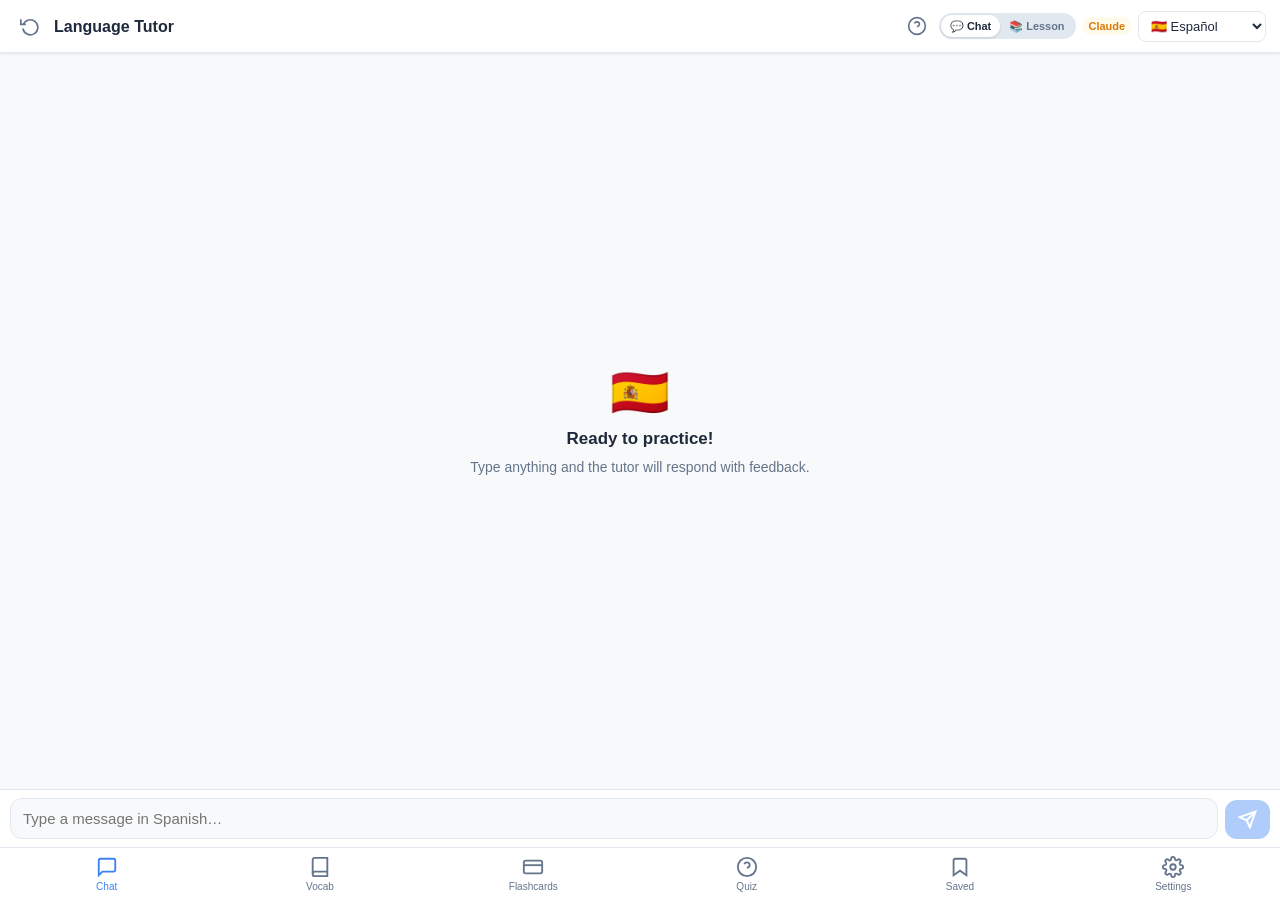
==== index.html @ 223a8336 "Add favicon link tags so browsers display the app icon Co-Authored-By: Claude Sonnet 4.6 <noreply@an" ====
<!DOCTYPE html>

<html lang="cs">
<head>
<meta charset="UTF-8">
<meta name="viewport" content="width=device-width, initial-scale=1.0, viewport-fit=cover">
<meta name="mobile-web-app-capable" content="yes">
<meta name="apple-mobile-web-app-capable" content="yes">
<meta name="apple-mobile-web-app-status-bar-style" content="default">
<meta name="apple-mobile-web-app-title" content="LangTutor">
<link rel="manifest" href="manifest.json">
<link rel="icon" type="image/png" sizes="192x192" href="icons/icon-192.png">
<link rel="icon" type="image/png" sizes="512x512" href="icons/icon-512.png">
<link rel="apple-touch-icon" href="icons/icon-192.png">
<title>Language Tutor</title>
<style>
:root{--bg:#f8f9fa;--sur:#fff;--bdr:#e2e8f0;--pri:#3b82f6;--prid:#2563eb;--prit:#eff6ff;--txt:#1e293b;--mut:#64748b;--ok:#16a34a;--warn:#d97706;--err:#dc2626;--r:12px;--rs:8px;--sh:0 1px 3px rgba(0,0,0,.08);--sb:env(safe-area-inset-bottom,0px);--fs:15px}
*{box-sizing:border-box;margin:0;padding:0;-webkit-tap-highlight-color:transparent}
html,body{height:100%;overflow:hidden;font-family:-apple-system,BlinkMacSystemFont,'Segoe UI',sans-serif;background:var(--bg);color:var(--txt);font-size:var(--fs)}
#app{display:flex;flex-direction:column;height:100%;height:100dvh}
.view{display:none;flex-direction:column;flex:1;overflow:hidden}
.view.active{display:flex}

/* NAV BAR */
#navbar{display:flex;background:var(--sur);border-top:1px solid var(--bdr);flex-shrink:0;padding-bottom:var(--sb)}
.nav-btn{flex:1;display:flex;flex-direction:column;align-items:center;justify-content:center;padding:8px 4px;background:none;border:none;cursor:pointer;color:var(--mut);font-size:0.67rem;gap:3px;transition:color .15s}
.nav-btn svg{width:22px;height:22px}
.nav-btn.active{color:var(--pri)}

/* HEADER */
.hdr{background:var(--sur);border-bottom:1px solid var(--bdr);padding:10px 14px;display:flex;align-items:center;gap:8px;flex-shrink:0;box-shadow:var(--sh)}
.hdr h1{font-size:1.07rem;font-weight:700;flex:1;min-width:0;overflow:hidden;text-overflow:ellipsis;white-space:nowrap}
.hdr-right{flex-shrink:1;min-width:0}
@media(max-width:480px){.mode-opt span{display:none}#provider-badge{display:none}#lang-select,#fc-lang-select{max-width:110px}.fc-dir-btn{max-width:72px;overflow:hidden;text-overflow:ellipsis}}
.icon-btn{background:none;border:none;cursor:pointer;padding:6px;border-radius:var(--rs);color:var(--mut);display:flex;align-items:center;justify-content:center}
.icon-btn:hover{background:var(--bg);color:var(--txt)}
.icon-btn svg{width:20px;height:20px}
select{border:1px solid var(--bdr);border-radius:var(--rs);padding:6px 8px;font-size:0.87rem;background:var(--sur);color:var(--txt);cursor:pointer}
select:focus{outline:2px solid var(--pri)}

/* MESSAGES */
#msg-list{flex:1;overflow-y:auto;padding:14px;display:flex;flex-direction:column;gap:10px;-webkit-overflow-scrolling:touch}
.msg{max-width:80%;display:flex;flex-direction:column;gap:3px;animation:fi .2s ease}
@keyframes fi{from{opacity:0;transform:translateY(5px)}to{opacity:1;transform:none}}
.msg.user{align-self:flex-end;align-items:flex-end}
.msg.tutor{align-self:flex-start;align-items:flex-start}
.bubble{padding:10px 13px;border-radius:var(--r);line-height:1.5;word-break:break-word}
.bubble code{font-family:monospace;background:rgba(0,0,0,.07);padding:1px 4px;border-radius:3px;font-size:.92em}
.msg.user .bubble{background:var(--pri);color:#fff;border-bottom-right-radius:4px}
.msg.tutor .bubble{background:var(--sur);border:1px solid var(--bdr);border-bottom-left-radius:4px;box-shadow:var(--sh)}
.msg-meta{font-size:0.73rem;color:var(--mut)}
.translation{font-size:0.8rem;color:var(--mut);font-style:italic;margin-top:3px;padding:5px 9px;background:var(--bg);border-radius:var(--rs);border:1px solid var(--bdr);display:none}
.translate-btn{background:none;border:none;font-size:0.73rem;color:var(--pri);cursor:pointer;padding:2px 0}
#empty{flex:1;display:flex;flex-direction:column;align-items:center;justify-content:center;gap:8px;color:var(--mut);text-align:center;padding:32px}
#empty .flag{font-size:3.2rem}
#empty h2{font-size:1.13rem;font-weight:600;color:var(--txt)}
#empty p{font-size:0.93rem;line-height:1.5}
.typing{align-self:flex-start;display:flex;align-items:center;gap:5px;padding:10px 13px;background:var(--sur);border:1px solid var(--bdr);border-radius:var(--r);border-bottom-left-radius:4px;box-shadow:var(--sh)}
.dot{width:7px;height:7px;background:var(--mut);border-radius:50%;animation:bo .9s infinite}
.dot:nth-child(2){animation-delay:.15s}.dot:nth-child(3){animation-delay:.3s}
@keyframes bo{0%,60%,100%{transform:translateY(0)}30%{transform:translateY(-5px)}}
#typing-row,#quiz-typing-row{display:none}

/* FEEDBACK BAR */
#feedback-bar{display:none;flex-shrink:0;border-top:1px solid var(--bdr);background:var(--sur)}
#feedback-bar.visible{display:block}
.fb-tabs{display:flex;border-bottom:1px solid var(--bdr)}
.fb-tab{flex:1;padding:7px 4px;font-size:0.73rem;font-weight:600;background:none;border:none;cursor:pointer;color:var(--mut);border-bottom:2px solid transparent}
.fb-tab.active{color:var(--pri);border-bottom-color:var(--pri)}
.fb-content{padding:8px 13px;font-size:0.87rem;line-height:1.5;max-height:80px;overflow-y:auto}
.fb-content ul{padding-left:16px}
.fb-content li{margin-bottom:2px;display:flex;align-items:flex-start;gap:6px}
.fb-content li span{flex:1}

/* MODE TOGGLE */
.mode-toggle{display:flex;background:#e2e8f0;border-radius:20px;padding:2px;gap:0}
.mode-opt{font-size:0.73rem;padding:3px 9px;border-radius:18px;font-weight:600;cursor:pointer;border:none;background:transparent;color:#64748b;white-space:nowrap;transition:background .15s,color .15s,box-shadow .15s;line-height:1.5}
.mode-opt.active{background:var(--sur);color:var(--fg);box-shadow:0 1px 3px rgba(0,0,0,.12)}
.mode-opt.lesson.active{background:#fef9c3;color:#854d0e}

/* INPUT */
#input-area{background:var(--sur);border-top:1px solid var(--bdr);padding:8px 10px;padding-bottom:calc(8px + var(--sb));display:flex;gap:7px;align-items:flex-end;flex-shrink:0}
#msg-input{flex:1;border:1px solid var(--bdr);border-radius:var(--r);padding:9px 12px;font-size:1rem;font-family:inherit;resize:none;outline:none;max-height:110px;line-height:1.4;background:var(--bg);transition:border-color .2s}
#msg-input:focus{border-color:var(--pri);background:var(--sur)}
#send-btn{background:var(--pri);color:#fff;border:none;border-radius:var(--r);padding:10px 13px;cursor:pointer;display:flex;align-items:center;justify-content:center;flex-shrink:0;transition:background .2s}
#send-btn:hover{background:var(--prid)}
#send-btn:disabled{opacity:.4;cursor:default}
#send-btn svg{width:19px;height:19px}
.provider-badge{font-size:0.73rem;padding:3px 7px;border-radius:20px;background:var(--prit);color:var(--pri);font-weight:600;white-space:nowrap}
.provider-badge.warn{background:#fffbeb;color:var(--warn)}

/* ── VOCAB VIEW ── */
#vocab-view{background:var(--bg)}
.vocab-toolbar{display:flex;gap:7px;padding:10px 12px;background:var(--sur);border-bottom:1px solid var(--bdr);flex-wrap:wrap;align-items:center}
.vocab-toolbar input[type=text]{flex:1;min-width:120px;border:1px solid var(--bdr);border-radius:var(--rs);padding:7px 10px;font-size:0.93rem;font-family:inherit;background:var(--bg)}
.vocab-toolbar input[type=text]:focus{outline:2px solid var(--pri)}
#vocab-list{flex:1;overflow-y:auto;-webkit-overflow-scrolling:touch}
.vocab-item{display:flex;align-items:center;gap:8px;padding:10px 13px;background:var(--sur);border-bottom:1px solid var(--bdr);animation:fi .15s ease}
.vocab-item .wi{flex:1;min-width:0}
.vocab-item .word{font-weight:600;font-size:0.93rem;white-space:nowrap;overflow:hidden;text-overflow:ellipsis}
.vocab-item .trans{font-size:0.8rem;color:var(--mut);white-space:nowrap;overflow:hidden;text-overflow:ellipsis}
.vocab-item .sm2-badge{font-size:0.67rem;padding:2px 6px;border-radius:10px;font-weight:600;flex-shrink:0}
.due-now{background:#fee2e2;color:var(--err)}
.due-soon{background:#fef9c3;color:#854d0e}
.due-ok{background:#dcfce7;color:var(--ok)}
.vocab-item.selected{background:var(--prit)}
.vocab-item .cb{width:18px;height:18px;flex-shrink:0;accent-color:var(--pri);cursor:pointer;pointer-events:none}
#bulk-bar{display:none;align-items:center;gap:8px;padding:10px 12px;background:var(--sur);border-top:2px solid var(--pri);flex-shrink:0}
.vocab-empty{flex:1;display:flex;flex-direction:column;align-items:center;justify-content:center;color:var(--mut);gap:8px;padding:32px;text-align:center}

/* ADD/EDIT WORD MODAL */
.overlay{display:none;position:fixed;inset:0;background:rgba(0,0,0,.45);z-index:100;align-items:flex-end;justify-content:center}
.overlay.open{display:flex}
.sheet{background:var(--sur);border-radius:var(--r) var(--r) 0 0;padding:20px 16px;padding-bottom:calc(20px + var(--sb));width:100%;max-width:560px;max-height:80vh;overflow-y:auto;animation:su .2s ease}
@keyframes su{from{transform:translateY(100%)}to{transform:none}}
.sheet h2{font-size:1.07rem;font-weight:700;margin-bottom:16px}
.field{display:flex;flex-direction:column;gap:4px;margin-bottom:12px}
.field label{font-size:0.87rem;font-weight:600}
.field input,.field textarea,.field select{border:1px solid var(--bdr);border-radius:var(--rs);padding:8px 11px;font-size:0.93rem;font-family:inherit;background:var(--bg);color:var(--txt);width:100%}
.field input:focus,.field textarea:focus,.field select:focus{outline:2px solid var(--pri);background:var(--sur)}
.field textarea{resize:vertical;min-height:60px}
.hint{font-size:0.8rem;color:var(--mut)}
.btn-row{display:flex;gap:8px;flex-wrap:wrap;margin-top:4px}
.btn{padding:8px 15px;border-radius:var(--rs);font-size:0.93rem;font-weight:600;cursor:pointer;border:none;transition:all .15s}
.btn-primary{background:var(--pri);color:#fff}
.btn-primary:hover{background:var(--prid)}
.btn-ghost{background:transparent;border:1px solid var(--bdr);color:var(--txt)}
.btn-ghost:hover{background:var(--bg)}
.btn-danger{background:transparent;border:1px solid var(--err);color:var(--err)}
.btn-danger:hover{background:#fef2f2}
.btn-sm{padding:5px 10px;font-size:0.8rem}

/* ── FLASHCARD VIEW ── */
#fc-view{background:var(--bg)}
.fc-body{flex:1;display:flex;flex-direction:column;align-items:center;justify-content:center;padding:24px;gap:16px}
.fc-card{width:100%;max-width:380px;background:var(--sur);border:1px solid var(--bdr);border-radius:var(--r);box-shadow:0 4px 16px rgba(0,0,0,.08);min-height:180px;display:flex;flex-direction:column;align-items:center;justify-content:center;padding:28px;text-align:center;cursor:pointer;transition:transform .15s}
.fc-card:active{transform:scale(.98)}
.fc-word{font-size:1.73rem;font-weight:700;color:var(--txt);margin-bottom:6px}
.fc-notes{font-size:0.87rem;color:var(--mut)}
.fc-translation{font-size:1.33rem;color:var(--pri);font-weight:600;margin-top:10px;display:none}
.fc-hint{font-size:0.8rem;color:var(--mut);margin-top:8px}
.fc-rating{display:none;flex-direction:column;align-items:center;gap:10px;width:100%;max-width:380px}
.fc-rating-row{display:flex;gap:8px;width:100%;justify-content:center}
.fc-btn{flex:1;max-width:90px;padding:10px 6px;border-radius:var(--rs);font-size:0.87rem;font-weight:700;border:none;cursor:pointer;transition:all .15s}
.fc-btn-0{background:#fee2e2;color:var(--err)}
.fc-btn-3{background:#fef9c3;color:#854d0e}
.fc-btn-4{background:#dbeafe;color:var(--prid)}
.fc-btn-5{background:#dcfce7;color:var(--ok)}
.fc-progress{font-size:0.87rem;color:var(--mut)}
.fc-done{flex:1;display:flex;flex-direction:column;align-items:center;justify-content:center;gap:12px;color:var(--mut);text-align:center;padding:32px}
.fc-done .big{font-size:3.2rem}
.fc-done h2{font-size:1.2rem;font-weight:600;color:var(--txt)}

/* ── QUIZ VIEW ── */
#quiz-view{background:var(--bg)}
#quiz-msg-list{flex:1;overflow-y:auto;padding:14px;display:flex;flex-direction:column;gap:10px;-webkit-overflow-scrolling:touch}
#quiz-input-area{background:var(--sur);border-top:1px solid var(--bdr);padding:8px 10px;padding-bottom:calc(8px + var(--sb));display:flex;gap:7px;align-items:flex-end;flex-shrink:0}
#quiz-input{flex:1;border:1px solid var(--bdr);border-radius:var(--r);padding:9px 12px;font-size:1rem;font-family:inherit;resize:none;outline:none;max-height:80px;line-height:1.4;background:var(--bg);transition:border-color .2s}
#quiz-input:focus{border-color:var(--pri);background:var(--sur)}
#quiz-send-btn{background:var(--pri);color:#fff;border:none;border-radius:var(--r);padding:10px 13px;cursor:pointer;display:flex;align-items:center;flex-shrink:0}
#quiz-send-btn:disabled{opacity:.4;cursor:default}
#quiz-send-btn svg{width:19px;height:19px}
.quiz-empty-state{flex:1;display:flex;flex-direction:column;align-items:center;justify-content:center;gap:8px;color:var(--mut);text-align:center;padding:32px}
.quiz-empty-state h2{font-size:1.13rem;font-weight:600;color:var(--txt)}
.quiz-empty-state p{font-size:0.93rem;line-height:1.5}

/* ── SETTINGS VIEW ── */
#settings-view{background:var(--bg);overflow-y:auto;-webkit-overflow-scrolling:touch}
.settings-body{padding:16px;max-width:560px;margin:0 auto;display:flex;flex-direction:column;gap:16px}
.card{background:var(--sur);border:1px solid var(--bdr);border-radius:var(--r);padding:14px}
.card h3{font-size:0.8rem;font-weight:700;text-transform:uppercase;letter-spacing:.04em;color:var(--mut);margin-bottom:12px}
.status-dot{display:inline-block;width:8px;height:8px;border-radius:50%;margin-right:4px}
.status-ok{background:var(--ok)}.status-empty{background:var(--mut)}
.provider-status{font-size:0.8rem;color:var(--mut);margin-top:4px}
.save-toast{display:none;font-size:0.87rem;color:var(--ok);font-weight:600;margin-left:8px}
.save-toast.visible{display:inline}
::-webkit-scrollbar{width:4px}::-webkit-scrollbar-thumb{background:var(--bdr);border-radius:3px}

/* ── GENERATE VOCAB MODAL ── */
.gen-word-item{display:flex;align-items:flex-start;gap:8px;padding:8px 10px;border-bottom:1px solid var(--bdr)}
.gen-word-item:last-child{border-bottom:none}
.gen-word-item input[type=checkbox]{margin-top:2px;flex-shrink:0;width:16px;height:16px;cursor:pointer}
.gen-word-info{flex:1;min-width:0}
.gen-word-info .gen-w{font-weight:600;font-size:0.93rem}
.gen-word-info .gen-t{font-size:0.8rem;color:var(--mut)}
/* ── FC DIRECTION ── */
.fc-dir-btn{font-size:0.73rem;padding:4px 9px;border-radius:20px;border:1px solid var(--bdr);background:var(--sur);color:var(--mut);cursor:pointer;white-space:nowrap;font-weight:600}
.fc-dir-btn.rev{background:var(--prit);color:var(--pri);border-color:var(--pri)}

/* ── PWA INSTALL BANNER ── */
#pwa-banner{display:none;align-items:center;gap:10px;padding:9px 14px;background:var(--prit);border-top:1px solid #bfdbfe;flex-shrink:0;font-size:0.87rem}
#pwa-banner.visible{display:flex}
#pwa-banner span{flex:1;color:var(--txt)}
#pwa-banner .pwa-install-btn{background:var(--pri);color:#fff;border:none;border-radius:var(--rs);padding:6px 12px;font-size:0.87rem;font-weight:600;cursor:pointer;white-space:nowrap}
#pwa-banner .pwa-install-btn:hover{background:var(--prid)}
#pwa-banner .pwa-dismiss-btn{background:none;border:none;cursor:pointer;color:var(--mut);font-size:1.2rem;line-height:1;padding:2px 4px;flex-shrink:0}
/* ── SW UPDATE BANNER ── */
#sw-update-banner{display:none;align-items:center;gap:10px;padding:9px 14px;background:#fef3c7;border-top:1px solid #fcd34d;flex-shrink:0;font-size:0.87rem}
#sw-update-banner.visible{display:flex}
#sw-update-banner span{flex:1;color:var(--txt)}
#sw-update-banner .sw-reload-btn{background:#d97706;color:#fff;border:none;border-radius:var(--rs);padding:6px 12px;font-size:0.87rem;font-weight:600;cursor:pointer;white-space:nowrap}
#sw-update-banner .sw-reload-btn:hover{background:#b45309}
#sw-update-banner .sw-dismiss-btn{background:none;border:none;cursor:pointer;color:var(--mut);font-size:1.2rem;line-height:1;padding:2px 4px;flex-shrink:0}

/* ── FEEDBACK INLINE (v chatu) ── */
.fb-inline{margin-top:6px;border:1px solid var(--bdr);border-radius:var(--rs);background:var(--bg);font-size:0.8rem;overflow:hidden}
.fb-inline-toggle{width:100%;text-align:left;background:none;border:none;cursor:pointer;padding:5px 10px;color:var(--mut);font-size:0.8rem;font-weight:600;display:flex;align-items:center;justify-content:space-between;gap:6px}
.fb-inline-toggle:hover{background:var(--bdr)}
.fb-inline-toggle .fb-inline-arrow{font-size:0.67rem;transition:transform .15s;flex-shrink:0}
.fb-inline-toggle.open .fb-inline-arrow{transform:rotate(90deg)}
.fb-inline-body{display:none;padding:6px 10px 9px;border-top:1px solid var(--bdr)}
.fb-inline-section{margin-bottom:7px}
.fb-inline-section:last-child{margin-bottom:0}
.fb-inline-section-title{font-size:0.73rem;font-weight:700;color:var(--mut);margin-bottom:3px}
.fb-inline-item{display:flex;align-items:flex-start;gap:6px;padding:2px 0;line-height:1.45}
.fb-inline-item span{flex:1;color:var(--txt);font-size:0.82rem}
.fb-save-btn{background:none;border:none;cursor:pointer;font-size:0.85rem;padding:0 2px;flex-shrink:0;line-height:1;color:var(--mut);transition:color .15s;opacity:.6}
.fb-save-btn:hover{opacity:1;color:var(--pri)}
.fb-save-btn.saved{color:var(--ok);cursor:default;opacity:1}

/* ── SAVED TIPS VIEW ── */
#tips-view{background:var(--bg)}
.tips-toolbar{display:flex;gap:6px;padding:8px 12px;background:var(--sur);border-bottom:1px solid var(--bdr);flex-wrap:wrap;align-items:center}
.tips-filter-btn{font-size:0.78rem;padding:4px 10px;border-radius:20px;border:1px solid var(--bdr);background:var(--sur);color:var(--mut);cursor:pointer;font-weight:600;white-space:nowrap;transition:all .15s}
.tips-filter-btn.active{background:var(--pri);color:#fff;border-color:var(--pri)}
#tips-list{flex:1;overflow-y:auto;-webkit-overflow-scrolling:touch}
.tips-item{display:flex;align-items:flex-start;gap:8px;padding:10px 13px;background:var(--sur);border-bottom:1px solid var(--bdr);animation:fi .15s ease}
.tips-item.selected{background:var(--prit)}
.tips-item-content{flex:1;min-width:0}
.tips-item-tag{display:inline-block;font-size:0.67rem;font-weight:700;padding:2px 7px;border-radius:10px;margin-bottom:4px}
.tip-type-positive{background:#dcfce7;color:var(--ok)}
.tip-type-corrections{background:#fee2e2;color:var(--err)}
.tip-type-suggestions{background:#dbeafe;color:var(--prid)}
.tips-item-text{font-size:0.87rem;line-height:1.45;color:var(--txt);word-break:break-word}
.tips-item-meta{font-size:0.73rem;color:var(--mut);margin-top:3px}
.tips-delete-btn{background:none;border:none;cursor:pointer;color:var(--mut);font-size:1.2rem;line-height:1;padding:0 4px;flex-shrink:0;transition:color .15s;align-self:center}
.tips-delete-btn:hover{color:var(--err)}
#tips-bulk-bar{display:none;align-items:center;gap:8px;padding:10px 12px;background:var(--sur);border-top:2px solid var(--pri);flex-shrink:0}

/* ── DICTIONARY OVERLAY ── */
.dict-entry{font-family:monospace;white-space:pre-wrap;font-size:0.9rem;line-height:1.65;background:var(--bg);border:1px solid var(--bdr);border-radius:var(--rs);padding:12px 14px;margin:10px 0}
.dict-msg{font-size:0.87rem;color:var(--mut);font-style:italic;padding:16px 0;text-align:center}

/* ── PRONUNCIATION (WEB SPEECH API) ── */
.speak-btn{background:none;border:none;cursor:pointer;color:var(--pri);font-size:0.9rem;padding:4px 6px;border-radius:var(--rs);transition:background .15s;display:inline-flex;align-items:center;justify-content:center}
.speak-btn:hover{background:var(--prit)}
.speak-btn:active{transform:scale(0.95)}
.speak-btn.speaking{animation:speak-pulse 0.5s}
@keyframes speak-pulse{0%{opacity:1}50%{opacity:0.6}100%{opacity:1}}
</style>

</head>
<body>
<div id="app">

<!-- ═══════ CHAT VIEW ═══════ -->

<div id="chat-view" class="view active">
  <div class="hdr">
    <button class="icon-btn" onclick="clearChat()" title="Nový rozhovor">
      <svg viewBox="0 0 24 24" fill="none" stroke="currentColor" stroke-width="2"><polyline points="1 4 1 10 7 10"/><path d="M3.51 15a9 9 0 1 0 .49-4.68"/></svg>
    </button>
    <h1 id="hdr-title">Language Tutor</h1>
    <div class="hdr-right" style="display:flex;gap:6px;align-items:center">
      <a href="https://github.com/honzabfu/jz-language-tutor#readme" target="_blank" rel="noopener" class="icon-btn" title="Nápověda">
        <svg viewBox="0 0 24 24" fill="none" stroke="currentColor" stroke-width="2"><circle cx="12" cy="12" r="10"/><path d="M9.09 9a3 3 0 0 1 5.83 1c0 2-3 3-3 3"/><line x1="12" y1="17" x2="12.01" y2="17"/></svg>
      </a>
      <div class="mode-toggle">
        <button class="mode-opt active" id="mode-btn-chat" onclick="setMode(false)">💬 <span id="mode-lbl-chat">Chat</span></button>
        <button class="mode-opt lesson" id="mode-btn-lesson" onclick="setMode(true)">📚 <span id="mode-lbl-lesson">Lekce</span></button>
      </div>
      <span id="provider-badge" class="provider-badge warn">–</span>
      <select id="lang-select" onchange="onLangChange(this.value)"></select>
    </div>
  </div>
  <div id="vocab-cost-warn" style="display:none;background:#fef9c3;color:#854d0e;font-size:0.8rem;padding:6px 14px;border-bottom:1px solid #fde68a">⚠ Slovník obsahuje více než 40 slovíček — v Lesson módu se odesílají s každým dotazem, což zvyšuje cenu.</div>
  <div id="msg-list">
    <div id="empty">
      <div class="flag" id="empty-flag">🌍</div>
      <h2 id="empty-title">Připrav se na procvičování!</h2>
      <p id="empty-desc">Napiš cokoliv a tutor ti odpoví s vysvětlením a zpětnou vazbou.</p>
    </div>
    <div id="typing-row" class="typing"><div class="dot"></div><div class="dot"></div><div class="dot"></div></div>
  </div>
  <div id="feedback-bar">
    <div class="fb-tabs">
      <button class="fb-tab active" onclick="switchFbTab('positive',this)">✅ <span id="fb-lbl-positive">Správně</span></button>
      <button class="fb-tab" onclick="switchFbTab('corrections',this)">✏️ <span id="fb-lbl-corrections">Opravy</span></button>
      <button class="fb-tab" onclick="switchFbTab('suggestions',this)">💡 <span id="fb-lbl-suggestions">Tipy</span></button>
    </div>
    <div id="fb-content" class="fb-content"></div>
  </div>
  <div id="input-area">
    <textarea id="msg-input" rows="1" oninput="autoResize(this);document.getElementById('send-btn').disabled=!this.value.trim()" onkeydown="onKey(event)"></textarea>
    <button id="send-btn" onclick="sendMessage()" disabled>
      <svg viewBox="0 0 24 24" fill="none" stroke="currentColor" stroke-width="2.5"><line x1="22" y1="2" x2="11" y2="13"/><polygon points="22 2 15 22 11 13 2 9 22 2"/></svg>
    </button>
  </div>
</div>

<!-- ═══════ VOCAB VIEW ═══════ -->

<div id="vocab-view" class="view">
  <div class="hdr">
    <h1 id="vocab-hdr-title">Slovní zásoba</h1>
    <div style="display:flex;gap:6px;align-items:center">
      <select id="vocab-lang-select" onchange="onVocabLangChange(this.value)"></select>
      <button class="icon-btn" id="add-word-btn" onclick="openWordModal(null)" title="Přidat slovo">
        <svg viewBox="0 0 24 24" fill="none" stroke="currentColor" stroke-width="2.5"><line x1="12" y1="5" x2="12" y2="19"/><line x1="5" y1="12" x2="19" y2="12"/></svg>
      </button>
    </div>
  </div>
  <div class="vocab-toolbar">
    <input type="text" id="vocab-search" placeholder="Hledat…" oninput="renderVocabList()">
    <button class="btn btn-ghost btn-sm" onclick="importVocab()">⬆ Import</button>
    <button class="btn btn-ghost btn-sm" onclick="exportVocab()">⬇ Export</button>
    <button class="btn btn-ghost btn-sm" id="vocab-gen-btn" onclick="openGenerateModal()">✨ Generovat</button>
    <button class="btn btn-ghost btn-sm" id="dict-btn" onclick="openDictModal()">📖 Slovník</button>
    <button class="btn btn-ghost btn-sm" id="sort-btn" onclick="cycleSort()">↕ Řadit</button>
    <button class="btn btn-ghost btn-sm" id="delete-learned-btn" onclick="deleteLearnedWords()">🗑 Naučená</button>
    <button class="btn btn-ghost btn-sm" id="bulk-mode-btn" onclick="toggleBulkMode()">☑ Vybrat</button>
    <span id="vocab-count" style="font-size:0.8rem;color:var(--mut);margin-left:auto"></span>
  </div>
  <div id="vocab-list" style="flex:1;overflow-y:auto;-webkit-overflow-scrolling:touch"></div>
  <div id="bulk-bar">
    <span id="bulk-count" style="font-size:0.87rem;flex:1;color:var(--mut)">0 vybráno</span>
    <button class="btn btn-ghost btn-sm" id="bulk-select-all-btn" onclick="bulkSelectAll()">Vybrat vše</button>
    <button class="btn btn-danger btn-sm" id="bulk-delete-btn" onclick="deleteSelectedWords()">Smazat</button>
    <button class="btn btn-ghost btn-sm" id="bulk-cancel-btn" onclick="toggleBulkMode()">Zrušit</button>
  </div>
</div>

<!-- ═══════ FLASHCARD VIEW ═══════ -->

<div id="fc-view" class="view">
  <div class="hdr">
    <h1 id="fc-hdr-title">Flashcards</h1>
    <div class="hdr-right" style="display:flex;gap:6px;align-items:center">
      <select id="fc-lang-select" onchange="startFlashcards(this.value)"></select>
      <button class="fc-dir-btn" id="fc-dir-btn" onclick="toggleFcDirection()">⇄ Cizí</button>
    </div>
  </div>
  <div id="fc-body" class="fc-body"></div>
</div>

<!-- ═══════ QUIZ VIEW ═══════ -->

<div id="quiz-view" class="view">
  <div class="hdr">
    <button class="icon-btn" onclick="startQuiz()">
      <svg viewBox="0 0 24 24" fill="none" stroke="currentColor" stroke-width="2"><polyline points="1 4 1 10 7 10"/><path d="M3.51 15a9 9 0 1 0 .49-4.68"/></svg>
    </button>
    <h1 id="quiz-hdr-title">Quiz</h1>
    <select id="quiz-lang-select" onchange="startQuiz()"></select>
  </div>
  <div id="quiz-msg-list"><div id="quiz-empty" class="quiz-empty-state"><div style="font-size:2.67rem">🎯</div><h2 id="quiz-empty-title"></h2><p id="quiz-empty-desc"></p></div><div id="quiz-typing-row" class="typing"><div class="dot"></div><div class="dot"></div><div class="dot"></div></div></div>
  <div id="quiz-input-area">
    <textarea id="quiz-input" rows="1" oninput="autoResize(this);document.getElementById('quiz-send-btn').disabled=!this.value.trim()" onkeydown="quizKey(event)" placeholder="Tvoje odpověď…"></textarea>
    <button id="quiz-send-btn" onclick="quizSend()" disabled>
      <svg viewBox="0 0 24 24" fill="none" stroke="currentColor" stroke-width="2.5"><line x1="22" y1="2" x2="11" y2="13"/><polygon points="22 2 15 22 11 13 2 9 22 2"/></svg>
    </button>
  </div>
</div>

<!-- ═══════ TIPS VIEW ═══════ -->

<div id="tips-view" class="view">
  <div class="hdr">
    <h1 id="tips-hdr-title">Uložená doporučení</h1>
    <div style="display:flex;gap:6px;align-items:center">
      <select id="tips-lang-select" onchange="onTipsLangChange(this.value)"></select>
    </div>
  </div>
  <div class="tips-toolbar">
    <button class="tips-filter-btn active" id="tips-filter-all" onclick="setTipsFilter('all',this)">Vše</button>
    <button class="tips-filter-btn" id="tips-filter-positive" onclick="setTipsFilter('positive',this)">✅ <span id="tips-lbl-positive">Správně</span></button>
    <button class="tips-filter-btn" id="tips-filter-corrections" onclick="setTipsFilter('corrections',this)">✏️ <span id="tips-lbl-corrections">Opravy</span></button>
    <button class="tips-filter-btn" id="tips-filter-suggestions" onclick="setTipsFilter('suggestions',this)">💡 <span id="tips-lbl-suggestions">Tipy</span></button>
    <span id="tips-count" style="font-size:0.8rem;color:var(--mut);margin-left:auto"></span>
    <button class="btn btn-ghost btn-sm" id="tips-bulk-mode-btn" onclick="toggleTipsBulkMode()">☑ Vybrat</button>
  </div>
  <div id="tips-list"></div>
  <div id="tips-bulk-bar">
    <span id="tips-bulk-count" style="font-size:0.87rem;flex:1;color:var(--mut)">0 vybráno</span>
    <button class="btn btn-ghost btn-sm" onclick="tipsSelectAll()">Vybrat vše</button>
    <button class="btn btn-danger btn-sm" onclick="deleteBulkTips()">Smazat</button>
    <button class="btn btn-ghost btn-sm" onclick="toggleTipsBulkMode()">Zrušit</button>
  </div>
</div>

<!-- ═══════ SETTINGS VIEW ═══════ -->

<div id="settings-view" class="view">
  <div class="hdr">
    <h1 id="settings-title">Nastavení</h1>
  </div>
  <div class="settings-body">
    <div class="card">
      <h3 id="s-provider-title">LLM Poskytovatel</h3>
      <div class="field"><label id="s-provider-label">Poskytovatel</label>
        <select id="cfg-provider" onchange="onProviderChange(this.value)">
          <option value="anthropic">Anthropic (Claude)</option>
          <option value="openai">OpenAI (GPT)</option>
          <option value="gemini">Google (Gemini)</option>
          <option value="ollama">Ollama (lokální)</option>
          <option value="custom">Vlastní / Custom (OpenAI-compatible)</option>
        </select>
      </div>
      <div class="field" id="field-model-select"><label id="s-model-label">Model</label><select id="cfg-model"></select></div>
      <div class="field" id="field-custom-model" style="display:none"><label id="s-custom-model-label">Model (název)</label>
        <input type="text" id="cfg-custom-model" placeholder="gpt-4o-mini">
      </div>
      <div class="field" id="field-apikey"><label id="s-apikey-label">API klíč</label>
        <input type="password" id="cfg-apikey" placeholder="sk-…" autocomplete="off" oninput="updateApiKeyStatus()">
        <div class="hint" id="apikey-hint"></div>
        <div class="provider-status" id="apikey-status"></div>
        <div class="hint" id="apikey-storage-warn" style="margin-top:4px"></div>
      </div>
      <div class="hint" id="s-anthropic-hint" style="display:none"></div>
      <div class="field" id="field-ollama-url" style="display:none"><label>Ollama URL</label>
        <input type="text" id="cfg-ollama-url" placeholder="http://localhost:11434">
        <div class="hint" id="s-ollama-hint">Ollama musí mít povoleno CORS pro tuto doménu.</div>
      </div>
      <div class="field" id="field-custom-url" style="display:none"><label>API URL</label>
        <input type="text" id="cfg-custom-url" placeholder="https://openrouter.ai/api/v1">
        <div class="hint" id="s-custom-url-hint">OpenAI-compatible endpoint (bez /chat/completions). API klíč výše je volitelný.</div>
      </div>
    </div>
    <div class="card">
      <h3 id="s-tutor-title">Chování tutora</h3>
      <div class="field"><label id="s-lang-label">Jazyk</label>
        <select id="cfg-level-lang-select" onchange="onSettingsLevelLangChange(this.value)"></select>
      </div>
      <div class="field"><label id="s-level-label">Úroveň studenta</label>
        <select id="cfg-level">
          <option value="beginner">Začátečník (A1–A2)</option>
          <option value="intermediate">Mírně pokročilý (B1–B2)</option>
          <option value="advanced">Pokročilý (C1–C2)</option>
        </select>
      </div>
      <div class="field"><label id="s-feedback-label">Styl zpětné vazby</label>
        <select id="cfg-feedback-style">
          <option value="gentle">Jemný (povzbuzující)</option>
          <option value="balanced">Vyvážený</option>
          <option value="strict">Přísný (každá chyba)</option>
        </select>
      </div>
    </div>
    <div class="card">
      <h3>UI</h3>
      <div class="field"><label id="s-ui-lang-label">Jazyk rozhraní</label>
        <select id="cfg-ui-lang" onchange="onUiLangChange(this.value)">
          <option value="cs">Čeština</option>
          <option value="en">English</option>
        </select>
      </div>
      <div class="field"><label id="s-font-size-label">Velikost písma</label>
        <select id="cfg-font-size">
          <option value="small">Malé (13px)</option>
          <option value="medium">Střední (15px)</option>
          <option value="large">Velké (17px)</option>
          <option value="xl">Extra velké (20px)</option>
        </select>
      </div>
    </div>
    <div class="card">
      <h3 id="s-data-title">Data & záloha</h3>
      <p id="s-data-desc" style="font-size:0.87rem;color:var(--mut);margin-bottom:12px">Export zahrnuje konfiguraci, veškerou slovní zásobu (všechny jazyky) a SM-2 data.</p>
      <div class="btn-row">
        <button id="s-save-btn" class="btn btn-primary" onclick="saveSettings()">Uložit</button>
        <button id="s-export-btn" class="btn btn-ghost" onclick="exportAll()">Export zálohy</button>
        <button id="s-import-btn" class="btn btn-ghost" onclick="importAll()">Import zálohy</button>
      </div>
      <div style="margin-top:10px" class="btn-row">
        <button id="s-clear-btn" class="btn btn-danger" onclick="clearData()">Smazat vše</button>
      </div>
      <span id="save-toast" class="save-toast"></span>
    </div>
    <div style="text-align:center;font-size:0.8rem;color:var(--mut);padding-bottom:4px">Language Tutor v0.2 · PWA: <span id="s-add-to-home">přidej do plochy</span> · <a href="https://github.com/honzabfu/jz-language-tutor#readme" target="_blank" rel="noopener" style="color:var(--mut)" id="s-help-link">Nápověda</a></div>
    <div style="text-align:center;font-size:0.8rem;color:var(--mut);padding-bottom:8px"><a href="https://jan-zak.cz" target="_blank" rel="noopener" style="color:var(--mut)">jan-zak.cz</a> — další užitečné aplikace</div>
  </div>
</div>

<!-- ═══════ PWA INSTALL BANNER ═══════ -->

<div id="pwa-banner">
  <span id="pwa-banner-text">📲 Přidat Language Tutor na plochu</span>
  <button class="pwa-install-btn" id="pwa-install-btn" onclick="pwaInstall()">Přidat</button>
  <button class="pwa-dismiss-btn" onclick="pwaDismiss()" title="Zavřít">×</button>
</div>

<!-- ═══════ SW UPDATE BANNER ═══════ -->

<div id="sw-update-banner">
  <span id="sw-update-banner-text">🔄 Nová verze je k dispozici</span>
  <button class="sw-reload-btn" id="sw-reload-btn" onclick="window.location.reload()">Obnovit</button>
  <button class="sw-dismiss-btn" onclick="document.getElementById('sw-update-banner').classList.remove('visible')" title="Zavřít">×</button>
</div>

<!-- ═══════ NAVBAR ═══════ -->

<div id="navbar">
  <button class="nav-btn active" id="nav-chat" onclick="navTo('chat')">
    <svg viewBox="0 0 24 24" fill="none" stroke="currentColor" stroke-width="2"><path d="M21 15a2 2 0 0 1-2 2H7l-4 4V5a2 2 0 0 1 2-2h14a2 2 0 0 1 2 2z"/></svg>
    <span id="nav-lbl-chat">Chat</span>
  </button>
  <button class="nav-btn" id="nav-vocab" onclick="navTo('vocab')">
    <svg viewBox="0 0 24 24" fill="none" stroke="currentColor" stroke-width="2"><path d="M4 19.5A2.5 2.5 0 0 1 6.5 17H20"/><path d="M6.5 2H20v20H6.5A2.5 2.5 0 0 1 4 19.5v-15A2.5 2.5 0 0 1 6.5 2z"/></svg>
    <span id="nav-lbl-vocab">Slovíčka</span>
  </button>
  <button class="nav-btn" id="nav-fc" onclick="navTo('fc')">
    <svg viewBox="0 0 24 24" fill="none" stroke="currentColor" stroke-width="2"><rect x="2" y="5" width="20" height="14" rx="2"/><line x1="2" y1="10" x2="22" y2="10"/></svg>
    <span id="nav-lbl-fc">Flashcards</span>
  </button>
  <button class="nav-btn" id="nav-quiz" onclick="navTo('quiz')">
    <svg viewBox="0 0 24 24" fill="none" stroke="currentColor" stroke-width="2"><circle cx="12" cy="12" r="10"/><path d="M9.09 9a3 3 0 0 1 5.83 1c0 2-3 3-3 3"/><line x1="12" y1="17" x2="12.01" y2="17"/></svg>
    <span id="nav-lbl-quiz">Quiz</span>
  </button>
  <button class="nav-btn" id="nav-tips" onclick="navTo('tips')">
    <svg viewBox="0 0 24 24" fill="none" stroke="currentColor" stroke-width="2"><path d="M19 21l-7-5-7 5V5a2 2 0 0 1 2-2h10a2 2 0 0 1 2 2z"/></svg>
    <span id="nav-lbl-tips">Uložené</span>
  </button>
  <button class="nav-btn" id="nav-settings" onclick="navTo('settings')">
    <svg viewBox="0 0 24 24" fill="none" stroke="currentColor" stroke-width="2"><circle cx="12" cy="12" r="3"/><path d="M19.4 15a1.65 1.65 0 0 0 .33 1.82l.06.06a2 2 0 0 1-2.83 2.83l-.06-.06a1.65 1.65 0 0 0-1.82-.33 1.65 1.65 0 0 0-1 1.51V21a2 2 0 0 1-4 0v-.09A1.65 1.65 0 0 0 9 19.4a1.65 1.65 0 0 0-1.82.33l-.06.06a2 2 0 0 1-2.83-2.83l.06-.06A1.65 1.65 0 0 0 4.68 15a1.65 1.65 0 0 0-1.51-1H3a2 2 0 0 1 0-4h.09A1.65 1.65 0 0 0 4.6 9a1.65 1.65 0 0 0-.33-1.82l-.06-.06a2 2 0 0 1 2.83-2.83l.06.06A1.65 1.65 0 0 0 9 4.68a1.65 1.65 0 0 0 1-1.51V3a2 2 0 0 1 4 0v.09a1.65 1.65 0 0 0 1 1.51 1.65 1.65 0 0 0 1.82-.33l.06-.06a2 2 0 0 1 2.83 2.83l-.06.06A1.65 1.65 0 0 0 19.4 9a1.65 1.65 0 0 0 1.51 1H21a2 2 0 0 1 0 4h-.09a1.65 1.65 0 0 0-1.51 1z"/></svg>
    <span id="nav-lbl-settings">Nastavení</span>
  </button>
</div>

<!-- ═══════ WORD MODAL ═══════ -->

<div id="word-modal" class="overlay" onclick="closeWordModalOutside(event)">
  <div class="sheet">
    <h2 id="modal-title">Přidat slovo</h2>
    <div class="field"><label id="modal-word-label" style="display:flex;align-items:center;gap:6px">Slovo / fráze *<button type="button" class="speak-btn" onclick="const w=document.getElementById('modal-word').value;if(w)playWord(w,vocabLang)" title="Hear word pronunciation">🔊</button></label><input type="text" id="modal-word" placeholder="hola"></div>
    <div class="field"><label id="modal-trans-label" style="display:flex;align-items:center;gap:6px">Překlad *<button type="button" class="speak-btn" onclick="const t=document.getElementById('modal-trans').value;if(t)playWord(t,'en')" title="Hear translation pronunciation">🔊</button></label><input type="text" id="modal-trans" placeholder="ahoj"></div>
    <div class="field"><label id="modal-note-label">Poznámka</label><textarea id="modal-notes" placeholder="příklad použití, kontext…"></textarea></div>
    <div class="field"><label id="modal-tags-label">Tagy</label><input type="text" id="modal-tags" placeholder="pozdravy, B1 (čárkou oddělené)"></div>
    <div id="modal-sm2-info" style="display:none;background:var(--bg2);border-radius:10px;padding:10px 14px;font-size:0.87rem;color:var(--muted);display:none">
      <div id="modal-sm2-title" style="font-weight:600;margin-bottom:6px;color:var(--fg)">Statistiky opakování</div>
      <div id="modal-sm2-rows" style="display:grid;grid-template-columns:1fr 1fr;gap:4px 16px"></div>
    </div>
    <div class="btn-row">
      <button class="btn btn-primary" id="modal-save-btn" onclick="saveWord()">Uložit</button>
      <button class="btn btn-ghost" id="modal-cancel-btn" onclick="closeWordModal()">Zrušit</button>
      <button class="btn btn-danger" id="modal-delete-btn" onclick="deleteWord()" style="display:none">Smazat</button>
    </div>
  </div>
</div>

<!-- ═══════ IMPORT MODAL ═══════ -->

<div id="import-modal" class="overlay" onclick="closeImportOutside(event)">
  <div class="sheet">
    <h2 id="import-title">Import slovní zásoby</h2>
    <p id="import-desc" style="font-size:0.87rem;color:var(--mut);margin-bottom:12px">CSV nebo TXT: každý řádek = <code>slovo,překlad,poznámka(volitelné)</code><br>Nebo vlož JSON ze zálohy.</p>
    <div class="field"><label id="import-content-label">Obsah souboru</label><textarea id="import-text" style="min-height:120px;font-family:monospace;font-size:0.8rem" placeholder="hola,ahoj,pozdrav&#10;gracias,děkuji"></textarea></div>
    <div class="field"><label id="import-lang-label">Cílový jazyk</label>
      <select id="import-lang-sel"></select>
    </div>
    <div class="field"><label id="import-col-label">Pořadí sloupců</label>
      <select id="import-col-order">
        <option value="normal">Cizí jazyk, Překlad (výchozí)</option>
        <option value="reverse">Překlad, Cizí jazyk</option>
      </select>
    </div>
    <div class="hint" id="import-preview" style="margin-bottom:10px"></div>
    <div class="btn-row">
      <button class="btn btn-primary" id="import-confirm-btn" onclick="confirmImport()">Importovat</button>
      <button class="btn btn-ghost" id="import-cancel-btn" onclick="closeImportModal()">Zrušit</button>
      <button class="btn btn-ghost" id="import-file-btn" onclick="document.getElementById('file-input').click()">📂 Ze souboru</button>
    </div>
  </div>
</div>
<input type="file" id="file-input" accept=".csv,.txt,.json" style="display:none" onchange="loadFile(event)">

<!-- ═══════ BACKUP IMPORT MODAL ═══════ -->

<div id="backup-import-modal" class="overlay" onclick="closeBackupModalOutside(event)">
  <div class="sheet">
    <h2 id="backup-import-title">Import zálohy</h2>
    <p id="backup-import-desc" style="font-size:0.87rem;color:var(--mut);margin-bottom:12px">Vlož JSON zálohu nebo ji načti ze souboru.</p>
    <div class="field"><label id="backup-import-label">JSON záloha</label><textarea id="backup-import-text" style="min-height:120px;font-family:monospace;font-size:0.8rem" placeholder='{"version":2,"cfg":{},"vocab":{}}'></textarea></div>
    <div class="btn-row">
      <button class="btn btn-primary" id="backup-import-btn" onclick="confirmBackupImport()">Importovat</button>
      <button class="btn btn-ghost" id="backup-cancel-btn" onclick="closeBackupModal()">Zrušit</button>
      <button class="btn btn-ghost" id="backup-file-btn" onclick="document.getElementById('backup-file-input').click()">📂 Ze souboru</button>
    </div>
  </div>
</div>
<input type="file" id="backup-file-input" accept=".json" style="display:none" onchange="loadBackupFile(event)">

<!-- ═══════ GENERATE MODAL ═══════ -->

<div id="gen-modal" class="overlay" onclick="closeGenModalOutside(event)">
  <div class="sheet">
    <h2 id="gen-title">✨ Generovat slovíčka</h2>
    <div id="gen-form">
      <div class="field"><label id="gen-topic-label">Téma *</label>
        <input type="text" id="gen-topic" placeholder="cestování, jídlo, rodina…" onkeydown="if(event.key==='Enter')generateVocab()">
      </div>
      <div class="field"><label id="gen-count-label">Počet slov</label>
        <select id="gen-count">
          <option value="5">5</option>
          <option value="10" selected>10</option>
          <option value="20">20</option>
          <option value="50">50</option>
        </select>
      </div>
      <div class="field"><label id="gen-level-label">Úroveň</label>
        <select id="gen-level">
          <option value="beginner">Začátečník (A1–A2)</option>
          <option value="intermediate">Mírně pokročilý (B1–B2)</option>
          <option value="advanced">Pokročilý (C1–C2)</option>
        </select>
      </div>
      <p id="gen-api-note" class="hint" style="margin-bottom:12px"></p>
      <div class="btn-row">
        <button class="btn btn-primary" id="gen-action-btn" onclick="generateVocab()">Generovat</button>
        <button class="btn btn-ghost" id="gen-cancel-btn" onclick="closeGenModal()">Zrušit</button>
      </div>
    </div>
    <div id="gen-preview" style="display:none">
      <p id="gen-preview-hint" style="font-size:0.87rem;color:var(--mut);margin-bottom:8px">Zaškrtni slovíčka, která chceš importovat:</p>
      <div id="gen-word-list" style="max-height:260px;overflow-y:auto;border:1px solid var(--bdr);border-radius:var(--rs)"></div>
      <div class="btn-row" style="margin-top:12px">
        <button class="btn btn-primary" id="gen-import-selected-btn" onclick="confirmGenerateImport()">Importovat vybrané</button>
        <button class="btn btn-ghost" id="gen-back-btn" onclick="showGenForm()">← Zpět</button>
      </div>
    </div>
  </div>
</div>

<!-- ═══════ DICTIONARY MODAL ═══════ -->

<div id="dict-modal" class="overlay" onclick="closeDictModalOutside(event)">
  <div class="sheet">
    <h2 id="dict-modal-title">Slovník</h2>
    <div class="field">
      <div style="display:flex;gap:8px;align-items:center">
        <input type="text" id="dict-input" style="flex:1;min-width:0" onkeydown="dictKey(event)">
        <button class="btn btn-primary btn-sm" id="dict-lookup-btn" onclick="dictLookup()">Hledat</button>
      </div>
    </div>
    <div id="dict-result"></div>
    <div class="btn-row">
      <button class="btn btn-ghost btn-sm" id="dict-add-btn" onclick="dictAddToVocab()" style="display:none">+ Přidat do slovíček</button>
      <button class="btn btn-ghost" id="dict-close-btn" onclick="closeDictModal()">Zavřít</button>
    </div>
  </div>
</div>

<script>
// ══════════════════════════════════════════════
// CONSTANTS & STATE
// ══════════════════════════════════════════════
// Structured model metadata with capabilities and cost tiers
const MODELS_METADATA={
  anthropic:[
    {id:'claude-haiku-4-5-20251001',name:'Claude Haiku 4.5',tier:'budget',capability:'general',speed:'fast',recommended:true,costEstimate:{input:1,output:5},features:['1M context','fast']},
    {id:'claude-sonnet-4-6',name:'Claude Sonnet 4.6',tier:'standard',capability:'general',speed:'balanced',recommended:true,costEstimate:{input:3,output:15},features:['1M context','balanced']},
    {id:'claude-opus-4-7',name:'Claude Opus 4.7',tier:'premium',capability:'advanced',speed:'slow',recommended:true,costEstimate:{input:5,output:25},features:['1M context','most capable']}
  ],
  openai:[
    {id:'gpt-5-nano',name:'GPT-5 Nano',tier:'budget',capability:'basic',speed:'fast',recommended:false,costEstimate:{input:0.2,output:1.25},features:['ultra-cheap']},
    {id:'gpt-5-mini',name:'GPT-5 Mini',tier:'budget',capability:'general',speed:'fast',recommended:true,costEstimate:{input:0.75,output:4.5},features:['budget-friendly']},
    {id:'gpt-5',name:'GPT-5',tier:'standard',capability:'general',speed:'balanced',recommended:true,costEstimate:{input:2.5,output:15},features:['standard','balanced']},
    {id:'gpt-5.5',name:'GPT-5.5',tier:'premium',capability:'advanced',speed:'slow',recommended:true,costEstimate:{input:5,output:30},features:['newest','most capable']}
  ],
  gemini:[
    {id:'gemini-3.1-flash-lite',name:'Gemini 3.1 Flash-Lite',tier:'budget',capability:'general',speed:'fast',recommended:true,costEstimate:{input:0.25,output:1.5},features:['ultra-cheap','fast']},
    {id:'gemini-2.5-flash-lite',name:'Gemini 2.5 Flash-Lite',tier:'budget',capability:'general',speed:'fast',recommended:false,costEstimate:{input:0.1,output:0.4},features:['ultra-cheap','balanced']},
    {id:'gemini-2.5-flash',name:'Gemini 2.5 Flash',tier:'standard',capability:'general',speed:'balanced',recommended:true,costEstimate:{input:0.5,output:1.5},features:['balanced','fast']},
    {id:'gemini-2.5-pro',name:'Gemini 2.5 Pro',tier:'standard',capability:'general',speed:'balanced',recommended:true,costEstimate:{input:1.25,output:10},features:['capable','200k context']}
  ],
  ollama:[
    {id:'llama3.2',name:'Llama 3.2',tier:'budget',capability:'general',speed:'balanced',recommended:true,costEstimate:{input:0,output:0},features:['local','free']},
    {id:'llama3.3',name:'Llama 3.3',tier:'budget',capability:'general',speed:'balanced',recommended:true,costEstimate:{input:0,output:0},features:['local','free','newest']},
    {id:'mistral',name:'Mistral',tier:'budget',capability:'general',speed:'fast',recommended:true,costEstimate:{input:0,output:0},features:['local','free']},
    {id:'phi4',name:'Phi-4',tier:'budget',capability:'general',speed:'fast',recommended:false,costEstimate:{input:0,output:0},features:['local','free']},
    {id:'qwen2.5',name:'Qwen 2.5',tier:'budget',capability:'general',speed:'balanced',recommended:false,costEstimate:{input:0,output:0},features:['local','free']}
  ],
  custom:[]
};

// Helper: get model list for provider (backward compatibility)
function getModelsForProvider(provider){
  return (MODELS_METADATA[provider]||[]).map(m=>m.id);
}

// Helper: get model metadata by ID
function getModelMetadata(id){
  for(const provider of Object.keys(MODELS_METADATA)){
    const model=MODELS_METADATA[provider].find(m=>m.id===id);
    if(model)return{...model,provider};
  }
  return null;
}

// Helper: get models for provider filtered by tier (budget/standard/premium)
function getModelsByTier(provider,tier){
  return (MODELS_METADATA[provider]||[]).filter(m=>m.tier===tier).map(m=>m.id);
}

// Helper: get models for provider filtered by capability
function getModelsByCapability(provider,capability){
  return (MODELS_METADATA[provider]||[]).filter(m=>m.capability===capability).map(m=>m.id);
}

// Helper: get only recommended models for provider
function getRecommendedModels(provider){
  return (MODELS_METADATA[provider]||[]).filter(m=>m.recommended).map(m=>m.id);
}

// Helper: get appropriate models based on student level
// Beginners: budget tier only, Intermediate: budget+standard, Advanced: all
function getModelsForLevel(provider,level){
  const all=(MODELS_METADATA[provider]||[]);
  const tierFilter=level==='advanced'?['budget','standard','premium']
                   :level==='intermediate'?['budget','standard']
                   :['budget'];
  return all.filter(m=>tierFilter.includes(m.tier)&&m.recommended).map(m=>m.id);
}

// For backward compatibility with existing code
const MODELS={
  anthropic:getModelsForProvider('anthropic'),
  openai:getModelsForProvider('openai'),
  gemini:getModelsForProvider('gemini'),
  ollama:getModelsForProvider('ollama'),
  custom:[]
};
const DEFAULT_PROVIDER_SETTINGS={anthropic:{apiKey:'',model:''},openai:{apiKey:'',model:''},gemini:{apiKey:'',model:''},ollama:{model:'',url:'http://localhost:11434'},custom:{apiKey:'',model:'',url:''}};
const LANG_META={bulgarian:{name:'Bulgarian',native:'Български',flag:'🇧🇬',lang:'bg'},croatian:{name:'Croatian',native:'Hrvatski',flag:'🇭🇷',lang:'hr'},czech:{name:'Czech',native:'Čeština',flag:'🇨🇿',lang:'cs'},danish:{name:'Danish',native:'Dansk',flag:'🇩🇰',lang:'da'},dutch:{name:'Dutch',native:'Nederlands',flag:'🇳🇱',lang:'nl'},english:{name:'English',native:'English',flag:'🇬🇧',lang:'en'},estonian:{name:'Estonian',native:'Eesti',flag:'🇪🇪',lang:'et'},finnish:{name:'Finnish',native:'Suomi',flag:'🇫🇮',lang:'fi'},french:{name:'French',native:'Français',flag:'🇫🇷',lang:'fr'},german:{name:'German',native:'Deutsch',flag:'🇩🇪',lang:'de'},greek:{name:'Greek',native:'Ελληνικά',flag:'🇬🇷',lang:'el'},hungarian:{name:'Hungarian',native:'Magyar',flag:'🇭🇺',lang:'hu'},italian:{name:'Italian',native:'Italiano',flag:'🇮🇹',lang:'it'},latvian:{name:'Latvian',native:'Latviešu',flag:'🇱🇻',lang:'lv'},lithuanian:{name:'Lithuanian',native:'Lietuvių',flag:'🇱🇹',lang:'lt'},norwegian:{name:'Norwegian',native:'Norsk',flag:'🇳🇴',lang:'no'},polish:{name:'Polish',native:'Polski',flag:'🇵🇱',lang:'pl'},portuguese:{name:'Portuguese',native:'Português',flag:'🇵🇹',lang:'pt'},romanian:{name:'Romanian',native:'Română',flag:'🇷🇴',lang:'ro'},serbian:{name:'Serbian',native:'Srpski',flag:'🇷🇸',lang:'sr'},slovak:{name:'Slovak',native:'Slovenčina',flag:'🇸🇰',lang:'sk'},slovenian:{name:'Slovenian',native:'Slovenščina',flag:'🇸🇮',lang:'sl'},spanish:{name:'Spanish',native:'Español',flag:'🇪🇸',lang:'es'},swedish:{name:'Swedish',native:'Svenska',flag:'🇸🇪',lang:'sv'},ukrainian:{name:'Ukrainian',native:'Українська',flag:'🇺🇦',lang:'uk'},arabic:{name:'Arabic',native:'العربية',flag:'🇸🇦',lang:'ar'},chinese:{name:'Chinese',native:'中文',flag:'🇨🇳',lang:'zh'},hindi:{name:'Hindi',native:'हिन्दी',flag:'🇮🇳',lang:'hi'},japanese:{name:'Japanese',native:'日本語',flag:'🇯🇵',lang:'ja'},korean:{name:'Korean',native:'한국어',flag:'🇰🇷',lang:'ko'},turkish:{name:'Turkish',native:'Türkçe',flag:'🇹🇷',lang:'tr'}};
const SORT_MODES=['alpha','due','new'];
let sortIdx=0;

// Shared across all views — starting a new request or switching views cancels any in-flight LLM call.
let _abortCtrl=null;
let cfg={provider:'anthropic',model:MODELS.anthropic[0],apiKey:'',ollamaUrl:'http://localhost:11434',customUrl:'',customModel:'',feedbackStyle:'balanced',uiLang:navigator.language.startsWith('cs')?'cs':'en',lessonMode:false,fontSize:'medium',providerSettings:{}};
let langLevels={};
function getLangLevel(lang){return langLevels[lang]||'beginner';}
let chatHistory=[];
let quizHistory=[];
let quizQueue=[];
let quizCurrentWord=null;
let currentLang='spanish';
let vocabLang='spanish';
let currentFbData=null;
let activeFbTab='positive';
let editingWordId=null;
let fcQueue=[];
let fcPending=[];
let fcIdx=0;
let fcRevealed=false;
let fcDirection='reverse';
let genWords=[];
let bulkSelectMode=false;
const selectedIds=new Set();
let tipsLang='spanish';
let tipsFilter='all';
let tipsBulkSelectMode=false;
const selectedTipIds=new Set();

// ── I18N ──
const I18N={
  cs:{appTitle:'Language Tutor',settingsTitle:'Nastavení',emptyTitle:'Připrav se na procvičování!',emptyDesc:'Napiš cokoliv a tutor ti odpoví s vysvětlením a zpětnou vazbou.',inputPH:l=>`Napiš zprávu v jazyce ${l}…`,fbPositive:'Správně',fbCorrections:'Opravy',fbSuggestions:'Tipy',navChat:'Chat',navVocab:'Slovíčka',navFc:'Flashcards',navQuiz:'Quiz',navSettings:'Nastavení',vocabHdr:'Slovní zásoba',fcHdr:'Flashcards',quizHdr:'Quiz',modeChat:'Chat',modeLesson:'Lekce',modeChatDesc:'Volný rozhovor — tutor opravuje chyby a navrhuje zlepšení',modeLessonDesc:'Tutor aktivně procvičuje tvá slovíčka ze seznamu',saveToast:'Uloženo ✓',clearConfirm:'Smazat vše včetně API klíčů a slovní zásoby?',errNoKey:'API klíč není nastaven. Přejdi do Nastavení.',errNetwork:'Chyba sítě nebo CORS — detaily viz konzole prohlížeče (F12).',errGeneric:'Chyba LLM:',err401:'Neplatný API klíč (401). Zkontroluj Nastavení.',err429:'Překročen limit požadavků (429). Zkus to za chvíli.',err500:'Výpadek serveru poskytovatele. Zkus to za chvíli.',errMaxTokens:'Model překročil limit tokenů — odpověď byla zkrácena. Zkus kratší dotaz.',apiKeySet:'API klíč nastaven',noApiKey:'API klíč není nastaven',apiKeyStorageWarn:'Klíč je uložen v prohlížeči (LocalStorage). Nepoužívej sdílená zařízení.',translationLabel:'Překlad',translateBtn:'přeložit',hideTranslation:'skrýt překlad',fcTap:'Klikni pro zobrazení překladu',fcRateQ:'Jak dobře sis vzpomněl/a?',fcDoneTitle:'Hotovo na dnes!',fcDoneDesc:n=>`Prošel jsi ${n} karet. Vrať se zítra.`,fcEmptyTitle:'Žádné karty k procvičení',fcEmptyDesc:'Přidej slovíčka v záložce Slovíčka.',fcPendingFn:n=>n+(n===1?' slovo':n>=2&&n<=4?' slova':' slov')+' ještě nevyšlo',fcNextDue:'Nejbližší opakování:',fcProgress:(i,n)=>`${i} / ${n}`,sortAlpha:'↕ A–Z',sortDue:'↕ Opakování',sortNew:'↕ Nejnovější',fcDirNormal:'⇄ Cizí → Mateřský',fcDirReverse:'⇄ Mateřský → Cizí',pronounceBtn:'Poslechnout výslovnost',apiHints:{anthropic:'console.anthropic.com',openai:'platform.openai.com/api-keys',gemini:'aistudio.google.com',ollama:'',custom:''},sProviderTitle:'LLM Poskytovatel',sProviderLabel:'Poskytovatel',sOllamaOption:'Ollama (lokální)',sCustomOption:'Vlastní / Custom (OpenAI-kompatibilní)',sModelLabel:'Model',sCustomModelLabel:'Model (název)',sApiKeyLabel:'API klíč',sOllamaHint:'Ollama musí mít povoleno CORS pro tuto doménu.',sAnthropicHint:'Anthropic volá API přímo z prohlížeče. Pokud nefunguje, zkontroluj rozšíření prohlížeče (ad blocker), firewall nebo CORS chyby (konzole prohlížeče F12).',sCustomUrlHint:'OpenAI-compatible endpoint (bez /chat/completions). API klíč výše je volitelný.',sGenerateAt:h=>`Vygeneruj na ${h}`,sTutorTitle:'Chování tutora',sLangLabel:'Jazyk',sLevelLabel:'Úroveň studenta',sLevelBeginner:'Začátečník (A1–A2)',sLevelIntermediate:'Mírně pokročilý (B1–B2)',sLevelAdvanced:'Pokročilý (C1–C2)',sFeedbackLabel:'Styl zpětné vazby',sFeedbackGentle:'Jemný (povzbuzující)',sFeedbackBalanced:'Vyvážený',sFeedbackStrict:'Přísný (každá chyba)',sUiLangLabel:'Jazyk rozhraní',sFontSizeLabel:'Velikost písma',sFontSizeSmall:'Malé (13px)',sFontSizeMedium:'Střední (15px)',sFontSizeLarge:'Velké (17px)',sFontSizeXl:'Extra velké (20px)',sDataTitle:'Data & záloha',sDataDesc:'Export zahrnuje konfiguraci, veškerou slovní zásobu (všechny jazyky) a SM-2 data.',sExportApiKeyWarning:'Záloha obsahuje tvůj API klíč. Uchovej soubor na bezpečném místě a nesdílej ho s nikým. Pokračovat?',sSaveBtn:'Uložit',sExportBtn:'Export zálohy',sImportBtn:'Import zálohy',sClearBtn:'Smazat vše',sAddToHome:'přidej do plochy',sHelpLink:'Nápověda',quizEmptyTitle:'Připraven na kvíz?',quizEmptyDesc:'Přidej slovíčka v záložce Slovíčka a stiskni tlačítko ↺ pro spuštění kvízu.',fcRate0:'Zapomněl/a',fcRate3:'Těžce',fcRate4:'Dobře',fcRate5:'Perfektně',fcAgain:'Znovu',badgeNew:'Nové',badgeToday:'Dnes',badgeTomorrow:'Zítra',vocabSearchPH:'Hledat…',deleteLearnedBtn:'🗑 Naučená',bulkModeOn:'☑ Vybrat',bulkModeOff:'✕ Výběr',bulkCountFn:n=>`${n} vybráno`,bulkSelectAll:'Vybrat vše',bulkDeleteBtn:'Smazat',bulkCancelBtn:'Zrušit',vocabEmptyNoMatch:'Žádné shody',vocabEmptyBlank:'Zatím prázdné',vocabEmptyNoMatchHint:'Zkus jiné hledání',vocabEmptyAddHint:'Přidej první slovíčko tlačítkem +',vocabCountSuffix:'slov',vocabCountWarning:'V Lesson módu se odesílá až 50 slovíček s každým dotazem — vyšší cena',modalAddTitle:'Přidat slovo',modalEditTitle:'Upravit slovo',modalWordLabel:'Slovo / fráze *',modalTransLabel:'Překlad *',modalNoteLabel:'Poznámka',modalTagsLabel:'Tagy',modalSaveBtn:'Uložit',modalCancelBtn:'Zrušit',modalDeleteBtn:'Smazat',modalSm2Title:'Statistiky opakování',sm2NextReview:'Příští opakování',sm2Interval:'Interval',sm2Reps:'Počet opakování',sm2Difficulty:'Obtížnost',sm2Day1:'1 den',sm2DaysFn:n=>`${n} dní`,sm2Hard:'Těžké',sm2Medium:'Střední',sm2Easy:'Snadné',importTitle:'Import slovní zásoby',importDesc:'CSV nebo TXT: každý řádek = <code>slovo,překlad,poznámka(volitelné)</code><br>Nebo vlož JSON ze zálohy.',importContentLabel:'Obsah souboru',importLangLabel:'Cílový jazyk',importColLabel:'Pořadí sloupců',importColNormal:'Cizí jazyk, Překlad (výchozí)',importColReverse:'Překlad, Cizí jazyk',importBtn:'Importovat',importCancelBtn:'Zrušit',importFromFile:'📂 Ze souboru',importPreviewBackup:'Detekováno: záloha (JSON). Importuje všechny jazyky.',importPreviewLinesFn:n=>`Detekováno ${n} řádků (CSV/TXT).`,backupImportTitle:'Import zálohy',backupImportDesc:'Vlož JSON zálohu nebo ji načti ze souboru.',backupImportLabel:'JSON záloha',backupImportBtn:'Importovat',backupCancelBtn:'Zrušit',backupFromFile:'📂 Ze souboru',vocabGenBtn:'✨ Generovat',modalTransPH:'ahoj',modalNotesPH:'příklad použití, kontext…',modalTagsPH:'pozdravy, B1 (čárkou oddělené)',importTextPH:'hola,ahoj,pozdrav\ngracias,děkuji',genTopicPH:'cestování, jídlo, rodina…',genTitle:'✨ Generovat slovíčka',genTopicLabel:'Téma *',genCountLabel:'Počet slov',genLevelLabel:'Úroveň',genApiNoteWithKey:'Slovíčka vygeneruje nakonfigurovaný LLM.',genApiNoteNoKey:'API klíč není nastaven – zkopíruje prompt do schránky pro použití ve vlastním AI nástroji (ChatGPT, Claude.ai…).',genBtn:'Generovat',genCopyBtn:'📋 Kopírovat prompt',genCancelBtn:'Zrušit',genLoading:'Generuji…',genTopicRequired:'Zadej téma.',genPreviewHint:'Zaškrtni slovíčka, která chceš importovat:',genImportSelectedBtn:'Importovat vybrané',genBackBtn:'← Zpět',alertInvalidJson:'Neplatný JSON',alertBackupRestored:'Záloha obnovena.',alertImportDoneFn:(a,s)=>`Import dokončen: ${a} přidáno, ${s} přeskočeno (duplicity).`,alertPromptCopied:'Prompt zkopírován!\n\nVlož ho do svého AI nástroje, výsledné CSV pak importuj tlačítkem ⬆ Import.',errLlmFn:msg=>'Chyba: '+msg,errWordRequired:'Slovo a překlad jsou povinné.',confirmDeleteWord:'Smazat toto slovo?',alertNoLearned:'Žádná naučená slovíčka (interval opakování ≥ 21 dní).',confirmDeleteLearnedFn:n=>`Smazat ${n} naučených slovíček (interval ≥ 21 dní)?`,alertNoSelection:'Nejsou vybrána žádná slovíčka.',confirmDeleteSelectedFn:n=>`Smazat ${n} vybraných slovíček?`,errParseLlm:'Nepodařilo se zparsovat odpověď LLM.',errLlmNoWords:'LLM nevrátil žádná slovíčka.',quizAnswerPH:'Tvoje odpověď…',pwaBannerText:'📲 Přidat Language Tutor na plochu',pwaInstallBtn:'Přidat',swUpdateText:'🔄 Nová verze je k dispozici',swReloadBtn:'Obnovit',addWordTitle:'Přidat slovo',tipsHdr:'Uložená doporučení',navTips:'Uložené',tipsSave:'Uložit',tipsFilterAll:'Vše',tipsEmpty:'Žádná uložená doporučení',tipsEmptyHint:'Ukládej doporučení z chatové zpětné vazby tlačítkem 🔖',dictModalTitle:'Slovník',dictSearchPH:'Hledat slovo…',dictLookupBtn:'Hledat',dictLoading:'Vyhledávám…',dictAddBtn:'+ Přidat do slovíček',dictCloseBtn:'Zavřít',dictOpenBtn:'📖 Slovník'},
  en:{appTitle:'Language Tutor',settingsTitle:'Settings',emptyTitle:'Ready to practice!',emptyDesc:'Type anything and the tutor will respond with feedback.',inputPH:l=>`Type a message in ${l}…`,fbPositive:'Correct',fbCorrections:'Corrections',fbSuggestions:'Tips',navChat:'Chat',navVocab:'Vocab',navFc:'Flashcards',navQuiz:'Quiz',navSettings:'Settings',vocabHdr:'Vocabulary',fcHdr:'Flashcards',quizHdr:'Quiz',modeChat:'Chat',modeLesson:'Lesson',modeChatDesc:'Free conversation — tutor corrects mistakes and suggests improvements',modeLessonDesc:'Tutor actively practises your vocabulary list',saveToast:'Saved ✓',clearConfirm:'Delete everything including API keys and vocabulary?',errNoKey:'API key not set. Go to Settings.',errNetwork:'Network error or CORS — see browser console (F12) for details.',errGeneric:'LLM error:',err401:'Invalid API key (401). Check Settings.',err429:'Rate limit exceeded (429). Try again in a moment.',err500:'Provider server error. Try again in a moment.',errMaxTokens:'Model exceeded token limit — response was cut off. Try a shorter query.',apiKeySet:'API key set',noApiKey:'API key not set',apiKeyStorageWarn:'Key is stored in your browser (LocalStorage). Avoid using shared devices.',translationLabel:'Translation',translateBtn:'translate',hideTranslation:'hide',fcTap:'Tap to reveal translation',fcRateQ:'How well did you remember?',fcDoneTitle:'All done for today!',fcDoneDesc:n=>`Reviewed ${n} cards. Come back tomorrow.`,fcEmptyTitle:'No cards to review',fcEmptyDesc:'Add words in the Vocabulary tab.',fcPendingFn:n=>n+(n===1?' word':' words')+' not yet due',fcNextDue:'Next review:',fcProgress:(i,n)=>`${i} / ${n}`,sortAlpha:'↕ A–Z',sortDue:'↕ Due',sortNew:'↕ Newest',fcDirNormal:'⇄ Foreign → Native',fcDirReverse:'⇄ Native → Foreign',pronounceBtn:'Hear pronunciation',apiHints:{anthropic:'console.anthropic.com',openai:'platform.openai.com/api-keys',gemini:'aistudio.google.com',ollama:'',custom:''},sProviderTitle:'LLM Provider',sProviderLabel:'Provider',sOllamaOption:'Ollama (local)',sCustomOption:'Custom (OpenAI-compatible)',sModelLabel:'Model',sCustomModelLabel:'Model (name)',sApiKeyLabel:'API key',sOllamaHint:'Ollama must have CORS enabled for this domain.',sAnthropicHint:'Anthropic calls the API directly from the browser. If it fails, check browser extensions (ad blockers), your firewall, or CORS errors (browser console F12).',sCustomUrlHint:'OpenAI-compatible endpoint (without /chat/completions). API key above is optional.',sGenerateAt:h=>`Generate at ${h}`,sTutorTitle:'Tutor behaviour',sLangLabel:'Language',sLevelLabel:'Student level',sLevelBeginner:'Beginner (A1–A2)',sLevelIntermediate:'Intermediate (B1–B2)',sLevelAdvanced:'Advanced (C1–C2)',sFeedbackLabel:'Feedback style',sFeedbackGentle:'Gentle (encouraging)',sFeedbackBalanced:'Balanced',sFeedbackStrict:'Strict (every mistake)',sUiLangLabel:'Interface language',sFontSizeLabel:'Font size',sFontSizeSmall:'Small (13px)',sFontSizeMedium:'Medium (15px)',sFontSizeLarge:'Large (17px)',sFontSizeXl:'Extra large (20px)',sDataTitle:'Data & backup',sDataDesc:'Export includes configuration, all vocabulary (all languages) and SM-2 data.',sExportApiKeyWarning:'The backup contains your API key. Keep the file in a safe place and do not share it with anyone. Continue?',sSaveBtn:'Save',sExportBtn:'Export backup',sImportBtn:'Import backup',sClearBtn:'Delete all',sAddToHome:'add to home screen',sHelpLink:'Help',quizEmptyTitle:'Ready to quiz?',quizEmptyDesc:'Add vocabulary in the Vocab tab, then press ↺ to start a quiz.',fcRate0:'Forgot',fcRate3:'Hard',fcRate4:'Good',fcRate5:'Perfect',fcAgain:'Again',badgeNew:'New',badgeToday:'Today',badgeTomorrow:'Tomorrow',vocabSearchPH:'Search…',deleteLearnedBtn:'🗑 Learned',bulkModeOn:'☑ Select',bulkModeOff:'✕ Cancel',bulkCountFn:n=>`${n} selected`,bulkSelectAll:'Select all',bulkDeleteBtn:'Delete',bulkCancelBtn:'Cancel',vocabEmptyNoMatch:'No matches',vocabEmptyBlank:'Empty so far',vocabEmptyNoMatchHint:'Try a different search',vocabEmptyAddHint:'Add your first word with the + button',vocabCountSuffix:'words',vocabCountWarning:'In Lesson mode, up to 50 words are sent with each query — higher cost',modalAddTitle:'Add word',modalEditTitle:'Edit word',modalWordLabel:'Word / phrase *',modalTransLabel:'Translation *',modalNoteLabel:'Note',modalTagsLabel:'Tags',modalSaveBtn:'Save',modalCancelBtn:'Cancel',modalDeleteBtn:'Delete',modalSm2Title:'Review statistics',sm2NextReview:'Next review',sm2Interval:'Interval',sm2Reps:'Repetitions',sm2Difficulty:'Difficulty',sm2Day1:'1 day',sm2DaysFn:n=>`${n} days`,sm2Hard:'Hard',sm2Medium:'Medium',sm2Easy:'Easy',importTitle:'Import vocabulary',importDesc:'CSV or TXT: each row = <code>word,translation,note(optional)</code><br>Or paste JSON from a backup.',importContentLabel:'File content',importLangLabel:'Target language',importColLabel:'Column order',importColNormal:'Foreign language, Translation (default)',importColReverse:'Translation, Foreign language',importBtn:'Import',importCancelBtn:'Cancel',importFromFile:'📂 From file',importPreviewBackup:'Detected: backup (JSON). Will import all languages.',importPreviewLinesFn:n=>`Detected ${n} rows (CSV/TXT).`,backupImportTitle:'Import backup',backupImportDesc:'Paste JSON backup or load from file.',backupImportLabel:'JSON backup',backupImportBtn:'Import',backupCancelBtn:'Cancel',backupFromFile:'📂 From file',vocabGenBtn:'✨ Generate',modalTransPH:'hello',modalNotesPH:'usage example, context…',modalTagsPH:'greetings, B1 (comma-separated)',importTextPH:'hola,hello,greeting\ngracias,thank you',genTopicPH:'travel, food, family…',genTitle:'✨ Generate vocabulary',genTopicLabel:'Topic *',genCountLabel:'Word count',genLevelLabel:'Level',genApiNoteWithKey:'Vocabulary will be generated by the configured LLM.',genApiNoteNoKey:'API key not set – will copy prompt to clipboard for use in your own AI tool (ChatGPT, Claude.ai…).',genBtn:'Generate',genCopyBtn:'📋 Copy prompt',genCancelBtn:'Cancel',genLoading:'Generating…',genTopicRequired:'Enter a topic.',genPreviewHint:'Check the words you want to import:',genImportSelectedBtn:'Import selected',genBackBtn:'← Back',alertInvalidJson:'Invalid JSON',alertBackupRestored:'Backup restored.',alertImportDoneFn:(a,s)=>`Import complete: ${a} added, ${s} skipped (duplicates).`,alertPromptCopied:'Prompt copied!\n\nPaste it into your AI tool, then import the resulting CSV using the ⬆ Import button.',errLlmFn:msg=>'Error: '+msg,errWordRequired:'Word and translation are required.',confirmDeleteWord:'Delete this word?',alertNoLearned:'No learned words (repetition interval ≥ 21 days).',confirmDeleteLearnedFn:n=>`Delete ${n} learned words (interval ≥ 21 days)?`,alertNoSelection:'No words selected.',confirmDeleteSelectedFn:n=>`Delete ${n} selected words?`,errParseLlm:'Failed to parse LLM response.',errLlmNoWords:'LLM returned no words.',quizAnswerPH:'Your answer…',pwaBannerText:'📲 Add Language Tutor to home screen',pwaInstallBtn:'Add',swUpdateText:'🔄 New version available',swReloadBtn:'Reload',addWordTitle:'Add word',tipsHdr:'Saved Tips',navTips:'Saved',tipsSave:'Save',tipsFilterAll:'All',tipsEmpty:'No saved tips',tipsEmptyHint:'Save tips from chat feedback using the 🔖 button',dictModalTitle:'Dictionary',dictSearchPH:'Look up word…',dictLookupBtn:'Look up',dictLoading:'Looking up…',dictAddBtn:'+ Add to vocabulary',dictCloseBtn:'Close',dictOpenBtn:'📖 Dictionary'}
};
let t=I18N.cs;

// ══════════════════════════════════════════════
// INIT
// ══════════════════════════════════════════════
function populateLangSelects(){
  const opts=Object.entries(LANG_META).map(([k,m])=>`<option value="${k}">${m.flag} ${m.native}</option>`).join('');
  ['lang-select','vocab-lang-select','fc-lang-select','quiz-lang-select','import-lang-sel','tips-lang-select'].forEach(id=>{document.getElementById(id).innerHTML=opts;});
}
function _saveProviderSettings(p){
  const ps=cfg.providerSettings[p]||(cfg.providerSettings[p]={});
  if(p!=='ollama')ps.apiKey=(document.getElementById('cfg-apikey')?.value||'').trim();
  if(p==='ollama')ps.url=(document.getElementById('cfg-ollama-url')?.value||'').trim();
  if(p==='custom'){ps.url=(document.getElementById('cfg-custom-url')?.value||'').trim();ps.model=(document.getElementById('cfg-custom-model')?.value||'').trim();}
  else ps.model=document.getElementById('cfg-model')?.value||'';
}
function _loadProviderSettings(p){
  const ps=cfg.providerSettings[p]||{};
  if(p!=='ollama')cfg.apiKey=ps.apiKey||'';
  if(p==='ollama')cfg.ollamaUrl=ps.url||'http://localhost:11434';
  if(p==='custom'){cfg.customUrl=ps.url||'';cfg.customModel=ps.model||'';}
  else cfg.model=ps.model||(MODELS[p]?.[0]||'');
  const _g=id=>document.getElementById(id);
  if(_g('cfg-apikey'))_g('cfg-apikey').value=cfg.apiKey;
  if(_g('cfg-ollama-url'))_g('cfg-ollama-url').value=cfg.ollamaUrl;
  if(_g('cfg-custom-url'))_g('cfg-custom-url').value=cfg.customUrl;
  if(_g('cfg-custom-model'))_g('cfg-custom-model').value=cfg.customModel;
}
(function init(){
  try{Object.assign(cfg,JSON.parse(localStorage.getItem('lt-cfg')||'{}'));}catch{}
  try{Object.assign(langLevels,JSON.parse(localStorage.getItem('lt-levels')||'{}'));}catch{}
  // Ensure providerSettings has all provider keys
  Object.keys(DEFAULT_PROVIDER_SETTINGS).forEach(p=>{
    if(!cfg.providerSettings[p])cfg.providerSettings[p]={...DEFAULT_PROVIDER_SETTINGS[p]};
  });
  // Migrate legacy apiKey into ALL cloud provider slots that are still empty
  if(cfg.apiKey)['anthropic','openai','gemini','custom'].forEach(p=>{if(!cfg.providerSettings[p].apiKey)cfg.providerSettings[p].apiKey=cfg.apiKey;});
  // Migrate model/url for current provider slot
  const _ps=cfg.providerSettings[cfg.provider];
  if(cfg.provider!=='custom'&&!_ps.model&&cfg.model)_ps.model=cfg.model;
  if(cfg.provider==='ollama'&&!_ps.url&&cfg.ollamaUrl)_ps.url=cfg.ollamaUrl;
  if(cfg.provider==='custom'){if(!_ps.url&&cfg.customUrl)_ps.url=cfg.customUrl;if(!_ps.model&&cfg.customModel)_ps.model=cfg.customModel;}
  applyFontSize(cfg.fontSize||'medium');
  populateLangSelects();
  const sl=localStorage.getItem('lt-lang');
  if(sl&&LANG_META[sl])currentLang=sl;
  vocabLang=currentLang;
  t=I18N[cfg.uiLang]||I18N.cs;
  applyI18n();
  populateSettingsUI();
  updateProviderBadge();
  updateModeBadge();
  document.getElementById('lang-select').value=currentLang;
  document.getElementById('vocab-lang-select').value=vocabLang;
  document.getElementById('fc-lang-select').value=currentLang;
  document.getElementById('quiz-lang-select').value=currentLang;
  document.getElementById('import-lang-sel').value=currentLang;
  const _fcDirBtn=document.getElementById('fc-dir-btn');_fcDirBtn.textContent=fcDirection==='normal'?t.fcDirNormal:t.fcDirReverse;_fcDirBtn.classList.toggle('rev',fcDirection==='reverse');
  tipsLang=currentLang;
  document.getElementById('tips-lang-select').value=currentLang;
  updateEmptyState();
  updateInputPlaceholder();
})();

// ══════════════════════════════════════════════
// NAV
// ══════════════════════════════════════════════
function navTo(name){
  document.querySelectorAll('.view').forEach(v=>v.classList.remove('active'));
  document.getElementById(name+'-view').classList.add('active');
  document.querySelectorAll('.nav-btn').forEach(b=>b.classList.remove('active'));
  document.getElementById('nav-'+name).classList.add('active');
  if(name==='vocab'){renderVocabList();}
  if(name==='fc'){document.getElementById('fc-lang-select').value=currentLang;startFlashcards(currentLang);}
  if(name==='quiz'){document.getElementById('quiz-lang-select').value=currentLang;if(!quizHistory.length)startQuiz();}
  if(name==='settings'){updateApiKeyStatus();}
  if(name==='chat'){updateProviderBadge();updateInputPlaceholder();}
  if(name==='tips'){tipsLang=currentLang;document.getElementById('tips-lang-select').value=tipsLang;renderTipsList();}
}

// ══════════════════════════════════════════════
// I18N
// ══════════════════════════════════════════════
function applyI18n(){
  document.getElementById('hdr-title').textContent=t.appTitle;
  document.getElementById('settings-title').textContent=t.settingsTitle;
  document.getElementById('empty-title').textContent=t.emptyTitle;
  document.getElementById('empty-desc').textContent=t.emptyDesc;
  document.getElementById('quiz-empty-title').textContent=t.quizEmptyTitle;
  document.getElementById('quiz-empty-desc').textContent=t.quizEmptyDesc;
  document.getElementById('fb-lbl-positive').textContent=t.fbPositive;
  document.getElementById('fb-lbl-corrections').textContent=t.fbCorrections;
  document.getElementById('fb-lbl-suggestions').textContent=t.fbSuggestions;
  document.getElementById('nav-lbl-chat').textContent=t.navChat;
  document.getElementById('nav-lbl-vocab').textContent=t.navVocab;
  document.getElementById('nav-lbl-fc').textContent=t.navFc;
  document.getElementById('nav-lbl-quiz').textContent=t.navQuiz;
  document.getElementById('nav-lbl-settings').textContent=t.navSettings;
  document.getElementById('vocab-hdr-title').textContent=t.vocabHdr;
  document.getElementById('fc-hdr-title').textContent=t.fcHdr;
  document.getElementById('quiz-hdr-title').textContent=t.quizHdr;
  document.getElementById('sort-btn').textContent=t[['sortAlpha','sortDue','sortNew'][sortIdx]];
  const _dBtn=document.getElementById('fc-dir-btn');if(_dBtn)_dBtn.textContent=fcDirection==='normal'?t.fcDirNormal:t.fcDirReverse;
  document.getElementById('mode-lbl-chat').textContent=t.modeChat;
  document.getElementById('mode-lbl-lesson').textContent=t.modeLesson;
  document.getElementById('mode-btn-chat').title=t.modeChatDesc;
  document.getElementById('mode-btn-lesson').title=t.modeLessonDesc;
  updateModeBadge();
  updateInputPlaceholder();
  updateApiKeyHint();
  document.getElementById('s-provider-title').textContent=t.sProviderTitle;
  document.getElementById('s-provider-label').textContent=t.sProviderLabel;
  document.querySelector('#cfg-provider option[value="ollama"]').textContent=t.sOllamaOption;
  document.querySelector('#cfg-provider option[value="custom"]').textContent=t.sCustomOption;
  document.getElementById('s-model-label').textContent=t.sModelLabel;
  document.getElementById('s-custom-model-label').textContent=t.sCustomModelLabel;
  document.getElementById('s-apikey-label').textContent=t.sApiKeyLabel;
  document.getElementById('s-ollama-hint').textContent=t.sOllamaHint;
  document.getElementById('s-anthropic-hint').textContent=t.sAnthropicHint;
  document.getElementById('s-custom-url-hint').textContent=t.sCustomUrlHint;
  document.getElementById('s-tutor-title').textContent=t.sTutorTitle;
  document.getElementById('s-lang-label').textContent=t.sLangLabel;
  document.getElementById('s-level-label').textContent=t.sLevelLabel;
  document.querySelector('#cfg-level option[value="beginner"]').textContent=t.sLevelBeginner;
  document.querySelector('#cfg-level option[value="intermediate"]').textContent=t.sLevelIntermediate;
  document.querySelector('#cfg-level option[value="advanced"]').textContent=t.sLevelAdvanced;
  document.getElementById('s-feedback-label').textContent=t.sFeedbackLabel;
  document.querySelector('#cfg-feedback-style option[value="gentle"]').textContent=t.sFeedbackGentle;
  document.querySelector('#cfg-feedback-style option[value="balanced"]').textContent=t.sFeedbackBalanced;
  document.querySelector('#cfg-feedback-style option[value="strict"]').textContent=t.sFeedbackStrict;
  document.getElementById('s-ui-lang-label').textContent=t.sUiLangLabel;
  document.getElementById('s-font-size-label').textContent=t.sFontSizeLabel;
  document.querySelector('#cfg-font-size option[value="small"]').textContent=t.sFontSizeSmall;
  document.querySelector('#cfg-font-size option[value="medium"]').textContent=t.sFontSizeMedium;
  document.querySelector('#cfg-font-size option[value="large"]').textContent=t.sFontSizeLarge;
  document.querySelector('#cfg-font-size option[value="xl"]').textContent=t.sFontSizeXl;
  document.getElementById('s-data-title').textContent=t.sDataTitle;
  document.getElementById('s-data-desc').textContent=t.sDataDesc;
  document.getElementById('s-save-btn').textContent=t.sSaveBtn;
  document.getElementById('s-export-btn').textContent=t.sExportBtn;
  document.getElementById('s-import-btn').textContent=t.sImportBtn;
  document.getElementById('s-clear-btn').textContent=t.sClearBtn;
  document.getElementById('s-add-to-home').textContent=t.sAddToHome;
  document.getElementById('s-help-link').textContent=t.sHelpLink;
  // vocab toolbar
  document.getElementById('vocab-search').placeholder=t.vocabSearchPH;
  document.getElementById('vocab-gen-btn').textContent=t.vocabGenBtn;
  document.getElementById('delete-learned-btn').textContent=t.deleteLearnedBtn;
  document.getElementById('bulk-mode-btn').textContent=bulkSelectMode?t.bulkModeOff:t.bulkModeOn;
  document.getElementById('bulk-count').textContent=t.bulkCountFn(selectedIds.size);
  document.getElementById('bulk-select-all-btn').textContent=t.bulkSelectAll;
  document.getElementById('bulk-delete-btn').textContent=t.bulkDeleteBtn;
  document.getElementById('bulk-cancel-btn').textContent=t.bulkCancelBtn;
  // word modal
  document.getElementById('modal-trans').placeholder=t.modalTransPH;
  document.getElementById('modal-notes').placeholder=t.modalNotesPH;
  document.getElementById('modal-tags').placeholder=t.modalTagsPH;
  document.getElementById('import-text').placeholder=t.importTextPH;
  document.getElementById('gen-topic').placeholder=t.genTopicPH;
  document.getElementById('modal-word-label').textContent=t.modalWordLabel;
  document.getElementById('modal-trans-label').textContent=t.modalTransLabel;
  document.getElementById('modal-note-label').textContent=t.modalNoteLabel;
  document.getElementById('modal-tags-label').textContent=t.modalTagsLabel;
  document.getElementById('modal-sm2-title').textContent=t.modalSm2Title;
  document.getElementById('modal-save-btn').textContent=t.modalSaveBtn;
  document.getElementById('modal-cancel-btn').textContent=t.modalCancelBtn;
  document.getElementById('modal-delete-btn').textContent=t.modalDeleteBtn;
  // import modal
  document.getElementById('import-title').textContent=t.importTitle;
  document.getElementById('import-desc').innerHTML=t.importDesc;
  document.getElementById('import-content-label').textContent=t.importContentLabel;
  document.getElementById('import-lang-label').textContent=t.importLangLabel;
  document.getElementById('import-col-label').textContent=t.importColLabel;
  document.querySelector('#import-col-order option[value="normal"]').textContent=t.importColNormal;
  document.querySelector('#import-col-order option[value="reverse"]').textContent=t.importColReverse;
  document.getElementById('import-confirm-btn').textContent=t.importBtn;
  document.getElementById('import-cancel-btn').textContent=t.importCancelBtn;
  document.getElementById('import-file-btn').textContent=t.importFromFile;
  // backup import modal
  document.getElementById('backup-import-title').textContent=t.backupImportTitle;
  document.getElementById('backup-import-desc').textContent=t.backupImportDesc;
  document.getElementById('backup-import-label').textContent=t.backupImportLabel;
  document.getElementById('backup-import-btn').textContent=t.backupImportBtn;
  document.getElementById('backup-cancel-btn').textContent=t.backupCancelBtn;
  document.getElementById('backup-file-btn').textContent=t.backupFromFile;
  // generate modal
  document.getElementById('gen-title').textContent=t.genTitle;
  document.getElementById('gen-topic-label').textContent=t.genTopicLabel;
  document.getElementById('gen-count-label').textContent=t.genCountLabel;
  document.getElementById('gen-level-label').textContent=t.genLevelLabel;
  document.querySelector('#gen-level option[value="beginner"]').textContent=t.sLevelBeginner;
  document.querySelector('#gen-level option[value="intermediate"]').textContent=t.sLevelIntermediate;
  document.querySelector('#gen-level option[value="advanced"]').textContent=t.sLevelAdvanced;
  document.getElementById('gen-cancel-btn').textContent=t.genCancelBtn;
  document.getElementById('gen-preview-hint').textContent=t.genPreviewHint;
  document.getElementById('gen-import-selected-btn').textContent=t.genImportSelectedBtn;
  document.getElementById('gen-back-btn').textContent=t.genBackBtn;
  // quiz
  document.getElementById('quiz-input').placeholder=t.quizAnswerPH;
  // pwa banner
  document.getElementById('pwa-banner-text').textContent=t.pwaBannerText;
  document.getElementById('pwa-install-btn').textContent=t.pwaInstallBtn;
  // sw update banner
  document.getElementById('sw-update-banner-text').textContent=t.swUpdateText;
  document.getElementById('sw-reload-btn').textContent=t.swReloadBtn;
  document.getElementById('add-word-btn').title=t.addWordTitle;
  // tips view
  document.getElementById('tips-hdr-title').textContent=t.tipsHdr;
  document.getElementById('nav-lbl-tips').textContent=t.navTips;
  document.getElementById('tips-lbl-positive').textContent=t.fbPositive;
  document.getElementById('tips-lbl-corrections').textContent=t.fbCorrections;
  document.getElementById('tips-lbl-suggestions').textContent=t.fbSuggestions;
  document.getElementById('tips-filter-all').textContent=t.tipsFilterAll;
  document.getElementById('tips-bulk-mode-btn').textContent=tipsBulkSelectMode?t.bulkModeOff:t.bulkModeOn;
  // dict modal
  document.getElementById('dict-modal-title').textContent=t.dictModalTitle;
  document.getElementById('dict-input').placeholder=t.dictSearchPH;
  document.getElementById('dict-lookup-btn').textContent=t.dictLookupBtn;
  document.getElementById('dict-add-btn').textContent=t.dictAddBtn;
  document.getElementById('dict-close-btn').textContent=t.dictCloseBtn;
  document.getElementById('dict-btn').textContent=t.dictOpenBtn;
}
function updateInputPlaceholder(){const m=LANG_META[currentLang];document.getElementById('msg-input').placeholder=t.inputPH(m?m.name:currentLang);}
function updateEmptyState(){const m=LANG_META[currentLang];if(m)document.getElementById('empty-flag').textContent=m.flag;}

// ══════════════════════════════════════════════
// SETTINGS
// ══════════════════════════════════════════════
function populateSettingsUI(){
  _loadProviderSettings(cfg.provider);
  document.getElementById('cfg-provider').value=cfg.provider;
  document.getElementById('cfg-ui-lang').value=cfg.uiLang;
  const lls=document.getElementById('cfg-level-lang-select');
  lls.innerHTML=Object.entries(LANG_META).map(([k,m])=>`<option value="${k}">${m.flag} ${m.native}</option>`).join('');
  lls.value=currentLang;
  document.getElementById('cfg-level').value=getLangLevel(currentLang);
  document.getElementById('cfg-feedback-style').value=cfg.feedbackStyle;
  document.getElementById('cfg-apikey').value=cfg.apiKey||'';
  document.getElementById('cfg-ollama-url').value=cfg.ollamaUrl;
  document.getElementById('cfg-custom-url').value=cfg.customUrl||'';
  document.getElementById('cfg-custom-model').value=cfg.customModel||'';
  document.getElementById('cfg-font-size').value=cfg.fontSize||'medium';
  rebuildModelList(cfg.provider);
  document.getElementById('cfg-model').value=cfg.model;
  toggleProviderFields(cfg.provider);
  updateApiKeyHint();
  updateApiKeyStatus();
}
function onProviderChange(p){_saveProviderSettings(cfg.provider);cfg.provider=p;_loadProviderSettings(p);rebuildModelList(p);document.getElementById('cfg-model').value=cfg.model;toggleProviderFields(p);updateApiKeyHint();updateApiKeyStatus();}
function rebuildModelList(p){
  const s=document.getElementById('cfg-model');
  s.innerHTML='';
  const models=MODELS_METADATA[p]||[];
  models.forEach(m=>{
    const o=document.createElement('option');
    o.value=m.id;
    // Display: Model Name with price tier and speed in parentheses
    const priceLabel=m.tier==='budget'?'$':m.tier==='standard'?'$$':'$$$';
    const speedLabel=m.speed==='fast'?'⚡':m.speed==='balanced'?'⚖️':'🐢';
    o.textContent=`${m.name} (${priceLabel} ${speedLabel})`;
    s.appendChild(o);
  });
  if(models.some(m=>m.id===cfg.model))s.value=cfg.model;
}
function toggleProviderFields(p){
  const isOllama=p==='ollama',isCustom=p==='custom',isAnthropic=p==='anthropic';
  document.getElementById('field-apikey').style.display=isOllama?'none':'';
  document.getElementById('field-ollama-url').style.display=isOllama?'':'none';
  document.getElementById('field-custom-url').style.display=isCustom?'':'none';
  document.getElementById('field-custom-model').style.display=isCustom?'':'none';
  document.getElementById('field-model-select').style.display=isCustom?'none':'';
  document.getElementById('s-anthropic-hint').style.display=isAnthropic?'':'none';
}
function updateApiKeyHint(){const el=document.getElementById('apikey-hint');const h=t.apiHints[cfg.provider]||'';el.textContent=h?t.sGenerateAt(h):'';document.getElementById('apikey-storage-warn').textContent=cfg.provider!=='ollama'?t.apiKeyStorageWarn:'';}
function updateApiKeyStatus(){const el=document.getElementById('apikey-status');if(cfg.provider==='ollama'||cfg.provider==='custom'){el.textContent='';return;}const k=document.getElementById('cfg-apikey')?.value||cfg.apiKey||'';el.innerHTML=k.length>8?`<span class="status-dot status-ok"></span>${t.apiKeySet}`:`<span class="status-dot status-empty"></span>${t.noApiKey}`;}
function onUiLangChange(l){cfg.uiLang=l;t=I18N[l]||I18N.cs;applyI18n();}
function applyFontSize(size){const m={small:'13px',medium:'15px',large:'17px',xl:'20px'};document.documentElement.style.setProperty('--fs',m[size]||'15px');}
function saveSettings(){
  cfg.provider=document.getElementById('cfg-provider').value;
  cfg.model=document.getElementById('cfg-model').value;
  cfg.apiKey=document.getElementById('cfg-apikey').value.trim();
  cfg.ollamaUrl=document.getElementById('cfg-ollama-url').value.trim();
  cfg.customUrl=document.getElementById('cfg-custom-url').value.trim();
  cfg.customModel=document.getElementById('cfg-custom-model').value.trim();
  _saveProviderSettings(cfg.provider);
  const settingsLang=document.getElementById('cfg-level-lang-select').value;
  langLevels[settingsLang]=document.getElementById('cfg-level').value;
  localStorage.setItem('lt-levels',JSON.stringify(langLevels));
  cfg.feedbackStyle=document.getElementById('cfg-feedback-style').value;
  cfg.uiLang=document.getElementById('cfg-ui-lang').value;
  cfg.fontSize=document.getElementById('cfg-font-size').value;
  applyFontSize(cfg.fontSize);
  localStorage.setItem('lt-cfg',JSON.stringify(cfg));
  updateProviderBadge();
  const toast=document.getElementById('save-toast');
  toast.textContent=t.saveToast;toast.classList.add('visible');
  setTimeout(()=>toast.classList.remove('visible'),2000);
  updateApiKeyStatus();
}
function updateProviderBadge(){const el=document.getElementById('provider-badge');const lb={anthropic:'Claude',openai:'GPT',gemini:'Gemini',ollama:'Ollama',custom:'Custom'};const ok=cfg.provider==='ollama'||(cfg.provider==='custom'&&!!cfg.customUrl&&!!cfg.customModel)||(cfg.apiKey&&cfg.apiKey.length>8);el.textContent=lb[cfg.provider]||cfg.provider;el.className='provider-badge'+(ok?'':' warn');}

// ── Export / Import full backup ──
function exportAll(){
  const _hasKey=cfg.apiKey&&cfg.apiKey.length>8||Object.values(cfg.providerSettings||{}).some(ps=>ps.apiKey&&ps.apiKey.length>8);
  if(_hasKey&&!confirm(t.sExportApiKeyWarning))return;
  const data={version:2,cfg,langLevels,vocab:{},tips:{},exported:new Date().toISOString()};
  Object.keys(LANG_META).forEach(l=>{const v=getVocab(l);if(v.length)data.vocab[l]=v;const tp=getSavedTips(l);if(tp.length)data.tips[l]=tp;});
  const blob=new Blob([JSON.stringify(data,null,2)],{type:'application/json'});
  const a=document.createElement('a');a.href=URL.createObjectURL(blob);a.download=`langtutor-backup-${new Date().toISOString().slice(0,10)}.json`;a.click();
}
function importAll(){
  document.getElementById('backup-import-text').value='';
  document.getElementById('backup-import-modal').classList.add('open');
}
function closeBackupModal(){document.getElementById('backup-import-modal').classList.remove('open');}
function closeBackupModalOutside(e){if(e.target===document.getElementById('backup-import-modal'))closeBackupModal();}
function loadBackupFile(e){
  const f=e.target.files[0];if(!f)return;
  const r=new FileReader();
  r.onload=ev=>{document.getElementById('backup-import-text').value=ev.target.result;};
  r.readAsText(f);
  e.target.value='';
}
function confirmBackupImport(){
  const raw=document.getElementById('backup-import-text').value.trim();
  if(!raw)return;
  try{const data=JSON.parse(raw);closeBackupModal();applyBackup(data);}catch{alert(t.alertInvalidJson);}
}
function applyBackup(data){
  if(data.cfg)Object.assign(cfg,data.cfg);
  if(data.langLevels)Object.assign(langLevels,data.langLevels);
  if(data.vocab)Object.keys(data.vocab).forEach(l=>setVocab(l,data.vocab[l]));
  if(data.tips)Object.keys(data.tips).forEach(l=>setSavedTips(l,data.tips[l]));
  localStorage.setItem('lt-cfg',JSON.stringify(cfg));
  localStorage.setItem('lt-levels',JSON.stringify(langLevels));
  t=I18N[cfg.uiLang]||I18N.cs;
  applyI18n();populateSettingsUI();updateProviderBadge();
  alert(t.alertBackupRestored);
}
function clearData(){if(!confirm(t.clearConfirm))return;localStorage.clear();location.reload();}

// ══════════════════════════════════════════════
// VOCAB STORAGE
// ══════════════════════════════════════════════
function getVocab(lang){try{return JSON.parse(localStorage.getItem('lt-vocab-'+lang)||'[]');}catch{return[];}}
function setVocab(lang,arr){localStorage.setItem('lt-vocab-'+(lang||vocabLang),JSON.stringify(arr));}
function newSM2(){return{interval:1,ef:2.5,due:Date.now(),reps:0};}
function uid(){return Date.now().toString(36)+Math.random().toString(36).slice(2,6);}

// ══════════════════════════════════════════════
// VOCAB VIEW
// ══════════════════════════════════════════════
function onVocabLangChange(l){vocabLang=l;renderVocabList();}
function cycleSort(){sortIdx=(sortIdx+1)%SORT_MODES.length;document.getElementById('sort-btn').textContent=t[['sortAlpha','sortDue','sortNew'][sortIdx]];renderVocabList();}
function renderVocabList(){
  const q=(document.getElementById('vocab-search').value||'').toLowerCase();
  let arr=getVocab(vocabLang);
  if(q)arr=arr.filter(w=>w.word.toLowerCase().includes(q)||w.translation.toLowerCase().includes(q)||(w.tags||[]).some(tg=>tg.toLowerCase().includes(q)));
  const mode=SORT_MODES[sortIdx];
  if(mode==='alpha')arr.sort((a,b)=>a.word.localeCompare(b.word));
  else if(mode==='due')arr.sort((a,b)=>(a.sm2?.due||0)-(b.sm2?.due||0));
  else arr.sort((a,b)=>b.id.localeCompare(a.id));
  const list=document.getElementById('vocab-list');
  const total=getVocab(vocabLang).length;
  const countEl=document.getElementById('vocab-count');
  const countTxt=q?`${arr.length} / ${total} ${t.vocabCountSuffix}`:`${total} ${t.vocabCountSuffix}`;
  countEl.innerHTML=total>40?`${countTxt} <span style="color:var(--warn)" title="${t.vocabCountWarning}">⚠</span>`:countTxt;
  if(!arr.length){list.innerHTML=`<div class="vocab-empty"><div style="font-size:2.67rem">📚</div><h2>${q?t.vocabEmptyNoMatch:t.vocabEmptyBlank}</h2><p>${q?t.vocabEmptyNoMatchHint:t.vocabEmptyAddHint}</p></div>`;return;}
  list.innerHTML='';
  const now=Date.now();
  arr.forEach(w=>{
    const due=w.sm2?.due||0;
    const reps=w.sm2?.reps||0;
    let badge='',cls='';
    if(reps===0){badge=t.badgeNew;cls='due-now';}
    else if(due<=now){badge=t.badgeToday;cls='due-now';}
    else if(due-now<86400000){badge=t.badgeTomorrow;cls='due-soon';}
    else{const d=Math.round((due-now)/86400000);badge=`${d}d`;cls='due-ok';}
    const sel=bulkSelectMode&&selectedIds.has(w.id);
    const el=document.createElement('div');el.className='vocab-item'+(sel?' selected':'');
    const inner=`<div class="wi"><div class="word">${esc(w.word)}</div><div class="trans">${esc(w.translation)}${w.notes?` · <em>${esc(w.notes)}</em>`:''}</div></div><button class="speak-btn" onclick="event.stopPropagation();playWord('${w.word.replace(/'/g,"\\'")}','${vocabLang}')" title="${t.pronounceBtn||'Hear pronunciation'}">🔊</button><span class="sm2-badge ${cls}">${badge}</span>`;
    if(bulkSelectMode){
      el.innerHTML=`<input type="checkbox" class="cb"${sel?' checked':''}>${inner}`;
      el.addEventListener('click',()=>toggleItemSelect(w.id));
    }else{
      el.innerHTML=inner;
      el.addEventListener('click',()=>openWordModal(w));
    }
    list.appendChild(el);
  });
}
function esc(s){return(s||'').replace(/&/g,'&amp;').replace(/</g,'&lt;').replace(/>/g,'&gt;');}

function openWordModal(word){
  editingWordId=word?word.id:null;
  document.getElementById('modal-title').textContent=word?t.modalEditTitle:t.modalAddTitle;
  document.getElementById('modal-word').value=word?word.word:'';
  document.getElementById('modal-trans').value=word?word.translation:'';
  document.getElementById('modal-notes').value=word?word.notes||'':'';
  document.getElementById('modal-tags').value=word?(word.tags||[]).join(', '):'';
  document.getElementById('modal-delete-btn').style.display=word?'':'none';
  const infoEl=document.getElementById('modal-sm2-info');
  if(word?.sm2){
    const sm2=word.sm2;
    const due=sm2.due?new Date(sm2.due).toLocaleDateString(cfg.uiLang==='en'?'en-US':'cs-CZ',{day:'numeric',month:'long',year:'numeric'}):'–';
    const rows=[
      [t.sm2NextReview,due],
      [t.sm2Interval,sm2.interval===1?t.sm2Day1:t.sm2DaysFn(sm2.interval)],
      [t.sm2Reps,`${sm2.reps}×`],
      [t.sm2Difficulty,sm2.ef==null?'–':sm2.ef<=1.5?t.sm2Hard:sm2.ef<=2.0?t.sm2Medium:t.sm2Easy],
    ];
    document.getElementById('modal-sm2-rows').innerHTML=rows.map(([k,v])=>`<span style="color:var(--muted)">${k}</span><span style="color:var(--fg);font-weight:500">${v}</span>`).join('');
    infoEl.style.display='block';
  }else{
    infoEl.style.display='none';
  }
  document.getElementById('word-modal').classList.add('open');
  setTimeout(()=>document.getElementById('modal-word').focus(),100);
}
function closeWordModal(){document.getElementById('word-modal').classList.remove('open');editingWordId=null;}
function closeWordModalOutside(e){if(e.target===document.getElementById('word-modal'))closeWordModal();}
function saveWord(){
  const word=document.getElementById('modal-word').value.trim();
  const trans=document.getElementById('modal-trans').value.trim();
  if(!word||!trans){alert(t.errWordRequired);return;}
  const notes=document.getElementById('modal-notes').value.trim();
  const tags=document.getElementById('modal-tags').value.split(',').map(s=>s.trim()).filter(Boolean);
  const arr=getVocab(vocabLang);
  if(editingWordId){
    const idx=arr.findIndex(w=>w.id===editingWordId);
    if(idx>=0){arr[idx]={...arr[idx],word,translation:trans,notes,tags};}
  }else{
    arr.push({id:uid(),word,translation:trans,notes,tags,sm2:newSM2()});
  }
  setVocab(vocabLang,arr);
  closeWordModal();renderVocabList();
}
function deleteWord(){
  if(!editingWordId)return;
  if(!confirm(t.confirmDeleteWord))return;
  const arr=getVocab(vocabLang).filter(w=>w.id!==editingWordId);
  setVocab(vocabLang,arr);closeWordModal();renderVocabList();
}
function deleteLearnedWords(){
  const arr=getVocab(vocabLang);
  const learned=arr.filter(w=>w.sm2&&w.sm2.reps>=1&&w.sm2.interval>=21);
  if(!learned.length){alert(t.alertNoLearned);return;}
  if(!confirm(t.confirmDeleteLearnedFn(learned.length)))return;
  setVocab(vocabLang,arr.filter(w=>!(w.sm2&&w.sm2.reps>=1&&w.sm2.interval>=21)));
  renderVocabList();
}
function toggleBulkMode(){
  bulkSelectMode=!bulkSelectMode;
  selectedIds.clear();
  document.getElementById('bulk-bar').style.display=bulkSelectMode?'flex':'none';
  document.getElementById('bulk-mode-btn').textContent=bulkSelectMode?t.bulkModeOff:t.bulkModeOn;
  document.getElementById('bulk-count').textContent=t.bulkCountFn(0);
  renderVocabList();
}
function toggleItemSelect(id){
  if(selectedIds.has(id))selectedIds.delete(id);else selectedIds.add(id);
  document.getElementById('bulk-count').textContent=t.bulkCountFn(selectedIds.size);
  renderVocabList();
}
function bulkSelectAll(){
  const q=(document.getElementById('vocab-search').value||'').toLowerCase();
  let arr=getVocab(vocabLang);
  if(q)arr=arr.filter(w=>w.word.toLowerCase().includes(q)||w.translation.toLowerCase().includes(q)||(w.tags||[]).some(tg=>tg.toLowerCase().includes(q)));
  arr.forEach(w=>selectedIds.add(w.id));
  document.getElementById('bulk-count').textContent=t.bulkCountFn(selectedIds.size);
  renderVocabList();
}
function deleteSelectedWords(){
  if(!selectedIds.size){alert(t.alertNoSelection);return;}
  if(!confirm(t.confirmDeleteSelectedFn(selectedIds.size)))return;
  setVocab(vocabLang,getVocab(vocabLang).filter(w=>!selectedIds.has(w.id)));
  toggleBulkMode();
}

// ── IMPORT ──
function importVocab(){
  document.getElementById('import-lang-sel').value=vocabLang;
  document.getElementById('import-text').value='';
  document.getElementById('import-preview').textContent='';
  document.getElementById('import-modal').classList.add('open');
}
function closeImportModal(){document.getElementById('import-modal').classList.remove('open');}
function closeImportOutside(e){if(e.target===document.getElementById('import-modal'))closeImportModal();}
function loadFile(e){
  const f=e.target.files[0];if(!f)return;
  const r=new FileReader();
  r.onload=ev=>{document.getElementById('import-text').value=ev.target.result;previewImport();};
  r.readAsText(f);
  e.target.value='';
}
document.getElementById('import-text').addEventListener('input',previewImport);
function previewImport(){
  const raw=document.getElementById('import-text').value.trim();
  if(!raw){document.getElementById('import-preview').textContent='';return;}
  try{const d=JSON.parse(raw);if(d.version&&d.vocab){document.getElementById('import-preview').textContent=t.importPreviewBackup;return;}}catch{}
  const lines=raw.split('\n').filter(l=>l.trim()&&!l.startsWith('#'));
  document.getElementById('import-preview').textContent=t.importPreviewLinesFn(lines.length);
}
function confirmImport(){
  const raw=document.getElementById('import-text').value.trim();
  if(!raw)return;
  try{const d=JSON.parse(raw);if(d.version&&d.vocab){applyBackup(d);closeImportModal();return;}}catch{}
  // CSV/TXT
  const lang=document.getElementById('import-lang-sel').value;
  const lines=raw.split('\n').filter(l=>l.trim()&&!l.startsWith('#'));
  const arr=getVocab(lang);
  const existing=new Set(arr.map(w=>w.word.toLowerCase()));
  let added=0,skipped=0;
  lines.forEach(line=>{
    const parts=line.split(',');
    if(parts.length<2){// try tab
      const tp=line.split('\t');if(tp.length<2)return;
      parts.length=0;parts.push(...tp);
    }
    const rev=document.getElementById('import-col-order').value==='reverse';
    const word=(parts[rev?1:0]||'').trim();const trans=(parts[rev?0:1]||'').trim();
    if(!word||!trans)return;
    if(existing.has(word.toLowerCase())){skipped++;return;}
    arr.push({id:uid(),word,translation:trans,notes:(parts[2]||'').trim(),tags:[],sm2:newSM2()});
    existing.add(word.toLowerCase());added++;
  });
  setVocab(lang,arr);
  closeImportModal();renderVocabList();
  alert(t.alertImportDoneFn(added,skipped));
}
function exportVocab(){
  const arr=getVocab(vocabLang);
  const lines=arr.map(w=>[w.word,w.translation,w.notes||''].join(','));
  const blob=new Blob([lines.join('\n')],{type:'text/csv'});
  const a=document.createElement('a');a.href=URL.createObjectURL(blob);a.download=`vocab-${vocabLang}-${new Date().toISOString().slice(0,10)}.csv`;a.click();
}

// ── DICTIONARY OVERLAY ──
let dictResult=null;
function openDictModal(word){
  document.getElementById('dict-input').value=word||'';
  document.getElementById('dict-result').innerHTML='';
  document.getElementById('dict-add-btn').style.display='none';
  dictResult=null;
  document.getElementById('dict-modal').classList.add('open');
  setTimeout(()=>{const inp=document.getElementById('dict-input');inp.focus();if(word)dictLookup();},100);
}
function closeDictModal(){document.getElementById('dict-modal').classList.remove('open');}
function closeDictModalOutside(e){if(e.target===document.getElementById('dict-modal'))closeDictModal();}
function dictKey(e){if(e.key==='Enter')dictLookup();}
async function dictLookup(){
  const word=document.getElementById('dict-input').value.trim();
  if(!word)return;
  const resEl=document.getElementById('dict-result');
  resEl.innerHTML=`<div class="dict-msg">${t.dictLoading}</div>`;
  document.getElementById('dict-add-btn').style.display='none';
  dictResult=null;
  const targetMeta=LANG_META[vocabLang];
  const targetLang=targetMeta?targetMeta.name:vocabLang;
  const nativeLang=cfg.uiLang==='en'?'English':'Czech';
  const sys=`You are a concise bilingual ${targetLang}–${nativeLang} dictionary. Reply with ONLY valid JSON, no markdown fences, no extra text. Keep all fields brief.`;
  const userPrompt=`Look up: "${word}"\nReturn JSON with fields:\n- "entry": plain-text dictionary entry, max 3 lines: word+colon on line 1, grammatical category+main translations on line 2, one short usage example on line 3\n- "word": the word as given\n- "translation": main translations as short comma-separated string (max 5 words)\n- "notes": one short usage example (empty if none, max 10 words)`;
  try{
    const raw=await safeLLM([{role:'user',content:userPrompt}],sys,4096);
    let json;try{json=JSON.parse(clean(raw));}catch{throw new Error(t.errParseLlm);}
    dictResult=json;
    resEl.innerHTML=`<div class="dict-entry">${esc(json.entry)}</div>`;
    document.getElementById('dict-add-btn').style.display='';
  }catch(err){
    resEl.innerHTML=`<div class="dict-msg" style="color:var(--err)">${resolveErr(err)}</div>`;
  }
}
function dictAddToVocab(){
  if(!dictResult)return;
  closeDictModal();
  openWordModal(null);
  document.getElementById('modal-word').value=dictResult.word||'';
  document.getElementById('modal-trans').value=dictResult.translation||'';
  document.getElementById('modal-notes').value=dictResult.notes||'';
}

// ── GENERATE VOCAB ──
function hasApiAccess(){
  return cfg.provider==='ollama'||(cfg.provider==='custom'&&!!cfg.customUrl&&!!cfg.customModel)||(cfg.apiKey&&cfg.apiKey.length>8);
}
function openGenerateModal(){
  document.getElementById('gen-topic').value='';
  const hasApi=hasApiAccess();
  document.getElementById('gen-api-note').textContent=hasApi?t.genApiNoteWithKey:t.genApiNoteNoKey;
  document.getElementById('gen-action-btn').textContent=hasApi?t.genBtn:t.genCopyBtn;
  document.getElementById('gen-level').value=getLangLevel(vocabLang);
  showGenForm();
  document.getElementById('gen-modal').classList.add('open');
  setTimeout(()=>document.getElementById('gen-topic').focus(),100);
}
function closeGenModal(){abortPending();document.getElementById('gen-modal').classList.remove('open');}
function closeGenModalOutside(e){if(e.target===document.getElementById('gen-modal'))closeGenModal();}
function showGenForm(){
  document.getElementById('gen-form').style.display='';
  document.getElementById('gen-preview').style.display='none';
}
async function generateVocab(){
  const topic=document.getElementById('gen-topic').value.trim();
  if(!topic){alert(t.genTopicRequired);return;}
  const count=parseInt(document.getElementById('gen-count').value);
  const meta=LANG_META[vocabLang];
  const levelMap={beginner:'A1-A2',intermediate:'B1-B2',advanced:'C1-C2'};
  const selectedLevel=document.getElementById('gen-level').value;
  langLevels[vocabLang]=selectedLevel;
  localStorage.setItem('lt-levels',JSON.stringify(langLevels));
  const level=levelMap[selectedLevel]||'A1-A2';
  const nativeLang=cfg.uiLang==='cs'?'Czech':'English';
  if(!hasApiAccess()){
    const prompt=cfg.uiLang==='cs'
      ?`Vygeneruj ${count} slovíček v jazyce ${meta.name} na téma "${topic}" pro úroveň ${level}.\nOdpověz POUZE jako CSV (bez záhlaví, jedno slovíčko na řádek):\nslovo v ${meta.name},překlad do ${nativeLang},poznámka nebo příklad (volitelné)\n\nPříklad výstupu pro angličtinu:\nto travel,cestovat,to travel by train\nairport,letiště,go to the airport`
      :`Generate ${count} ${meta.name} vocabulary words on the topic "${topic}" for ${level} level.\nReply ONLY as CSV (no header, one word per line):\nword in ${meta.name},translation in ${nativeLang},note or example (optional)\n\nExample output for Spanish:\nviajar,to travel,viajar en tren\naeropuerto,airport,ir al aeropuerto`;
    try{await navigator.clipboard.writeText(prompt);}
    catch{const ta=document.createElement('textarea');ta.value=prompt;document.body.appendChild(ta);ta.select();document.execCommand('copy');document.body.removeChild(ta);}
    closeGenModal();
    alert(t.alertPromptCopied);
    return;
  }
  abortPending();
  _abortCtrl=new AbortController();
  const btn=document.getElementById('gen-action-btn');
  const origText=btn.textContent;
  btn.textContent=t.genLoading;btn.disabled=true;
  const prompt=`Generate exactly ${count} ${meta.name} vocabulary words on the topic "${topic}" for a ${level} level learner. Translations should be in ${nativeLang}.
Return ONLY a JSON array, no preamble, no markdown:
[{"word":"<word in ${meta.name}>","translation":"<translation in ${nativeLang}>","notes":"<brief usage note or example, or empty string>"}]`;
  try{
    const raw=await safeLLM([{role:'user',content:prompt}],'',Math.max(2048,count*80),_abortCtrl.signal);
    let arr;
    try{
      const s=raw.trim().replace(/^```json\s*/i,'').replace(/^```\s*/,'').replace(/```\s*$/,'').trim();
      const m=s.match(/\[[\s\S]*\]/);
      arr=JSON.parse(m?m[0]:s);
    }catch{throw new Error(t.errParseLlm);}
    if(!Array.isArray(arr)||!arr.length)throw new Error(t.errLlmNoWords);
    genWords=arr.filter(w=>w.word&&w.translation);
    renderGenPreview();
  }catch(err){
    if(err.name!=='AbortError')alert(resolveErr(err));
  }finally{
    btn.textContent=origText;btn.disabled=false;
  }
}
function renderGenPreview(){
  const list=document.getElementById('gen-word-list');
  list.innerHTML=genWords.map((w,i)=>`
    <div class="gen-word-item">
      <input type="checkbox" id="gen-chk-${i}" checked>
      <label for="gen-chk-${i}" class="gen-word-info" style="cursor:pointer">
        <div class="gen-w">${esc(w.word)}</div>
        <div class="gen-t">${esc(w.translation)}${w.notes?` · <em>${esc(w.notes)}</em>`:''}</div>
      </label>
    </div>`).join('');
  document.getElementById('gen-form').style.display='none';
  document.getElementById('gen-preview').style.display='';
}
function confirmGenerateImport(){
  const arr=getVocab(vocabLang);
  const existing=new Set(arr.map(w=>w.word.toLowerCase()));
  let added=0,skipped=0;
  genWords.forEach((w,i)=>{
    if(!document.getElementById('gen-chk-'+i)?.checked)return;
    if(existing.has(w.word.toLowerCase())){skipped++;return;}
    arr.push({id:uid(),word:w.word,translation:w.translation,notes:w.notes||'',tags:[],sm2:newSM2()});
    existing.add(w.word.toLowerCase());added++;
  });
  setVocab(vocabLang,arr);
  closeGenModal();renderVocabList();
  alert(t.alertImportDoneFn(added,skipped));
}

// ── FC DIRECTION ──
function toggleFcDirection(){
  fcDirection=fcDirection==='normal'?'reverse':'normal';
  const btn=document.getElementById('fc-dir-btn');
  btn.textContent=fcDirection==='normal'?t.fcDirNormal:t.fcDirReverse;
  btn.classList.toggle('rev',fcDirection==='reverse');
  startFlashcards(document.getElementById('fc-lang-select').value);
}

// ══════════════════════════════════════════════
// SM-2 ALGORITHM
// ══════════════════════════════════════════════
function sm2Update(sm,q){
  // q: 0=zapomněl, 3=těžce, 4=dobře, 5=perfektně
  let{interval,ef,reps}=sm;
  if(q<3){reps=0;interval=1;}
  else{
    if(reps===0)interval=1;
    else if(reps===1)interval=6;
    else interval=Math.round(interval*ef);
    reps++;
  }
  ef=Math.max(1.3,ef+(0.1-(5-q)*(0.08+(5-q)*0.02)));// official SM-2 EF update; floor 1.3 prevents intervals from collapsing to 1 day forever
  return{interval,ef,reps,due:Date.now()+interval*86400000};
}

// ══════════════════════════════════════════════
// FLASHCARD VIEW
// ══════════════════════════════════════════════
function startFlashcards(lang){
  const todayEnd=new Date();todayEnd.setHours(23,59,59,999);const cutoff=todayEnd.getTime();
  const all=getVocab(lang);
  fcQueue=all.filter(w=>!w.sm2||w.sm2.due<=cutoff);
  fcPending=all.filter(w=>w.sm2&&w.sm2.due>cutoff);
  // shuffle
  for(let i=fcQueue.length-1;i>0;i--){const j=Math.floor(Math.random()*(i+1));[fcQueue[i],fcQueue[j]]=[fcQueue[j],fcQueue[i]];}
  fcIdx=0;fcRevealed=false;
  renderFC();
}
function renderFC(){
  const body=document.getElementById('fc-body');
  const _locale=cfg.uiLang==='en'?'en-US':'cs-CZ';
  const _pendingStr=fcPending.length?`<p style="color:var(--mut);font-size:0.87rem;margin-top:8px">${t.fcPendingFn(fcPending.length)} · ${t.fcNextDue} ${new Date(Math.min(...fcPending.map(w=>w.sm2.due))).toLocaleDateString(_locale,{day:'numeric',month:'long'})}</p>`:'';
  if(!fcQueue.length){
    if(fcPending.length){body.innerHTML=`<div class="fc-done"><div class="big">🎉</div><h2>${t.fcDoneTitle}</h2>${_pendingStr}<button class="btn btn-secondary" onclick="navTo('vocab')">${t.navVocab}</button></div>`;}
    else{body.innerHTML=`<div class="fc-done"><div class="big">📚</div><h2>${t.fcEmptyTitle}</h2><p>${t.fcEmptyDesc}</p><button class="btn btn-primary" onclick="navTo('vocab')">${t.navVocab}</button></div>`;}
    return;
  }
  if(fcIdx>=fcQueue.length){const n=fcQueue.length;body.innerHTML=`<div class="fc-done"><div class="big">🎉</div><h2>${t.fcDoneTitle}</h2><p>${t.fcDoneDesc(n)}</p>${_pendingStr}<button class="btn btn-primary" onclick="startFlashcards(document.getElementById('fc-lang-select').value)">${t.fcAgain}</button></div>`;return;}
  const w=fcQueue[fcIdx];
  const _rev=fcDirection==='reverse';
  const _front=_rev?w.translation:w.word;
  const _back=_rev?w.word:w.translation;
  const _frontNotes=!_rev&&w.notes?`<div class="fc-notes">${esc(w.notes)}</div>`:'';
  const _backNotes=_rev&&w.notes?`<div class="fc-notes" style="margin-top:6px;font-size:0.87rem">${esc(w.notes)}</div>`:'';
  body.innerHTML=`
    <div class="fc-progress">${t.fcProgress(fcIdx+1,fcQueue.length)}</div>
    <div class="fc-card" onclick="revealFC()">
      <div style="display:flex;align-items:center;gap:8px;margin-bottom:6px">
        <div class="fc-word">${esc(_front)}</div>
        <button class="speak-btn" onclick="event.stopPropagation();playWord('${w.word.replace(/'/g,"\\'")}','${document.getElementById('fc-lang-select').value}')" title="${t.pronounceBtn||'Hear pronunciation'}">🔊</button>
      </div>
      ${_frontNotes}
      <div class="fc-translation" id="fc-trans">${esc(_back)}${_backNotes}</div>
      <div class="fc-hint" id="fc-hint">${t.fcTap}</div>
    </div>
    <div class="fc-rating" id="fc-rating">
      <div style="font-size:0.87rem;color:var(--mut)">${t.fcRateQ}</div>
      <div class="fc-rating-row">
        <button class="fc-btn fc-btn-0" onclick="rateFC(0)">❌<br>${t.fcRate0}</button>
        <button class="fc-btn fc-btn-3" onclick="rateFC(3)">😐<br>${t.fcRate3}</button>
        <button class="fc-btn fc-btn-4" onclick="rateFC(4)">🙂<br>${t.fcRate4}</button>
        <button class="fc-btn fc-btn-5" onclick="rateFC(5)">⭐<br>${t.fcRate5}</button>
      </div>
    </div>`;
}
function revealFC(){
  if(fcRevealed)return;
  fcRevealed=true;
  document.getElementById('fc-trans').style.display='block';
  document.getElementById('fc-hint').style.display='none';
  document.getElementById('fc-rating').style.display='flex';
}
function rateFC(q){
  const w=fcQueue[fcIdx];
  const arr=getVocab(document.getElementById('fc-lang-select').value);
  const idx=arr.findIndex(x=>x.id===w.id);
  if(idx>=0){arr[idx].sm2=sm2Update(arr[idx].sm2||newSM2(),q);setVocab(document.getElementById('fc-lang-select').value,arr);}
  fcIdx++;fcRevealed=false;renderFC();
}

// ══════════════════════════════════════════════
// QUIZ VIEW
// ══════════════════════════════════════════════
function startQuiz(){
  quizHistory=[];
  quizQueue=[];
  quizCurrentWord=null;
  const qList=document.getElementById('quiz-msg-list');
  [...qList.children].forEach(el=>{if(el.id!=='quiz-typing-row'&&el.id!=='quiz-empty')el.remove();});
  document.getElementById('quiz-empty').style.display='none';
  const lang=document.getElementById('quiz-lang-select').value;
  const arr=getVocab(lang);
  if(!arr.length){document.getElementById('quiz-empty').style.display='';return;}
  const shuffle=a=>{for(let i=a.length-1;i>0;i--){const j=Math.floor(Math.random()*(i+1));[a[i],a[j]]=[a[j],a[i]];}return a;};
  const today=new Date().setHours(23,59,59,999);
  const due=shuffle(arr.filter(w=>!w.sm2||w.sm2.due<=today));
  const rest=shuffle(arr.filter(w=>w.sm2&&w.sm2.due>today));
  quizQueue=[...due,...rest].slice(0,10);
  quizHistory=[{role:'system-note',content:`Vocabulary to test: ${quizQueue.map(w=>w.word).join(', ')}`}];
  quizAsk(lang);
}
async function quizAsk(lang){
  if(!quizQueue.length)return;
  quizCurrentWord=quizQueue[0];
  const word=quizCurrentWord;
  const meta=LANG_META[lang];
  const levelMap={beginner:'A1-A2',intermediate:'B1-B2',advanced:'C1-C2'};
  const prompt=`You are a language quiz tutor testing the student on ${meta.name}.
Level: ${levelMap[getLangLevel(lang)]||'A1-A2'}.
Test this specific word: ${word.word} (meaning: ${word.translation}). Do NOT reveal the translation to the student.
Ask a question that tests this word naturally (e.g. fill-in-the-blank, translate, use in a sentence).
Respond ONLY with JSON: {"question":"<question text in ${meta.name} and/or ${cfg.uiLang==='cs'?'Czech':'English'}>","targetWord":"${word.word}"}`;
  if(cfg.provider==='custom'&&(!cfg.customUrl||!cfg.customModel)){appendQuizMsg('tutor',t.errNoKey);return;}
  if(cfg.provider!=='ollama'&&cfg.provider!=='custom'&&(!cfg.apiKey||cfg.apiKey.length<8)){appendQuizMsg('tutor',t.errNoKey);return;}
  abortPending();
  _abortCtrl=new AbortController();
  setQuizTyping(true);
  let raw;
  try{raw=await safeLLM([{role:'user',content:prompt}],'',8192,_abortCtrl.signal);}
  catch(err){setQuizTyping(false);if(err.name==='AbortError')return;appendQuizMsg('tutor',resolveErr(err));return;}
  setQuizTyping(false);
  try{const p=JSON.parse(clean(raw));appendQuizMsg('tutor',p.question);quizHistory.push({role:'assistant-question',word:p.targetWord,content:p.question});}
  catch{appendQuizMsg('tutor',clean(raw));}
}
function quizKey(e){if(e.key==='Enter'&&!e.shiftKey){e.preventDefault();quizSend();}}
async function quizSend(){
  const inp=document.getElementById('quiz-input');
  const txt=inp.value.trim();if(!txt)return;
  inp.value='';autoResize(inp);
  document.getElementById('quiz-send-btn').disabled=true;
  appendQuizMsg('user',txt);
  quizHistory.push({role:'user',content:txt});
  abortPending();
  _abortCtrl=new AbortController();
  setQuizTyping(true);
  const lang=document.getElementById('quiz-lang-select').value;
  const meta=LANG_META[lang];
  const last=quizHistory.filter(h=>h.role==='assistant-question').slice(-1)[0];
  const targetWord=last?.word||'';
  const question=last?.content||'';
  const evalPrompt=`You are a language quiz evaluator for ${meta.name}.
Question asked: "${question}"
Target word: "${targetWord}"
Student answer: "${txt}"
Evaluate and respond with JSON only: {"correct":true/false,"feedback":"<brief feedback in ${cfg.uiLang==='cs'?'Czech':'English'}>"}`;
  let raw;
  try{raw=await safeLLM([{role:'user',content:evalPrompt}],'',8192,_abortCtrl.signal);}
  catch(err){setQuizTyping(false);if(err.name==='AbortError'){document.getElementById('quiz-send-btn').disabled=false;return;}appendQuizMsg('tutor',resolveErr(err));document.getElementById('quiz-send-btn').disabled=false;return;}
  setQuizTyping(false);
  try{
    const p=JSON.parse(clean(raw));
    const icon=p.correct?'✅':'❌';
    appendQuizMsg('tutor',`${icon} ${p.feedback}`);
    quizHistory.push({role:'assistant-feedback',correct:p.correct,content:p.feedback});
    if(p.correct){
      quizQueue.shift();
    } else {
      quizQueue.push(quizQueue.shift());
    }
    if(!quizQueue.length){
      setTimeout(()=>appendQuizMsg('tutor',cfg.uiLang==='cs'?'🎉 Kvíz dokončen! Všechna slova byla správně zodpovězena.':'🎉 Quiz complete! All words answered correctly.'),600);
    } else {
      setTimeout(()=>quizAsk(lang),600);
    }
  }catch{appendQuizMsg('tutor',t.errGeneric+' '+clean(raw));}
  document.getElementById('quiz-send-btn').disabled=false;
}
function setQuizTyping(v){const r=document.getElementById('quiz-typing-row');r.style.display=v?'flex':'none';if(v){const l=document.getElementById('quiz-msg-list');l.scrollTop=l.scrollHeight;}}
function appendQuizMsg(role,text){
  const list=document.getElementById('quiz-msg-list');
  const typingRow=document.getElementById('quiz-typing-row');
  const wrap=document.createElement('div');wrap.className=`msg ${role}`;
  const b=document.createElement('div');b.className='bubble';b.innerHTML=renderMarkdown(text);
  wrap.appendChild(b);list.insertBefore(wrap,typingRow);list.scrollTop=list.scrollHeight;
}

// ══════════════════════════════════════════════
// CHAT
// ══════════════════════════════════════════════
function onSettingsLevelLangChange(l){document.getElementById('cfg-level').value=getLangLevel(l);}
function setMode(lesson){cfg.lessonMode=lesson;updateModeBadge();}
function toggleLessonMode(){setMode(!cfg.lessonMode);}
function updateModeBadge(){
  const chat=document.getElementById('mode-btn-chat');
  const lesson=document.getElementById('mode-btn-lesson');
  chat.classList.toggle('active',!cfg.lessonMode);
  lesson.classList.toggle('active',cfg.lessonMode);
  document.getElementById('vocab-cost-warn').style.display=(cfg.lessonMode&&getVocab(currentLang).length>40)?'block':'none';
}
function clearChat(){abortPending();chatHistory=[];currentFbData=null;const list=document.getElementById('msg-list');[...list.children].forEach(el=>{if(el.id!=='empty'&&el.id!=='typing-row')el.remove();});document.getElementById('empty').style.display='';document.getElementById('feedback-bar').classList.remove('visible');document.getElementById('typing-row').style.display='none';document.getElementById('send-btn').disabled=true;}
function onLangChange(l){currentLang=l;localStorage.setItem('lt-lang',l);document.getElementById('vocab-lang-select').value=l;vocabLang=l;updateEmptyState();updateInputPlaceholder();updateModeBadge();clearChat();const lls=document.getElementById('cfg-level-lang-select');if(lls){lls.value=l;document.getElementById('cfg-level').value=getLangLevel(l);}}
function onKey(e){if(e.key==='Enter'&&!e.shiftKey){e.preventDefault();sendMessage();}}
function autoResize(el){el.style.height='auto';el.style.height=Math.min(el.scrollHeight,120)+'px';}
function scrollBottom(){const l=document.getElementById('msg-list');l.scrollTop=l.scrollHeight;}
function setTyping(v){document.getElementById('typing-row').style.display=v?'flex':'none';if(v)scrollBottom();}
function renderMarkdown(text){
  const inline=s=>s
    .replace(/\*\*(.+?)\*\*/g,'<strong>$1</strong>')
    .replace(/\*(.+?)\*/g,'<em>$1</em>')
    .replace(/_(.+?)_/g,'<em>$1</em>')
    .replace(/`(.+?)`/g,'<code>$1</code>');
  const lines=text.replace(/&/g,'&amp;').replace(/</g,'&lt;').replace(/>/g,'&gt;').split('\n');
  const parts=[];let li=[];
  const flush=()=>{if(li.length){parts.push('<ul>'+li.map(i=>`<li>${i}</li>`).join('')+'</ul>');li=[];}};
  for(const ln of lines){const m=ln.match(/^[ \t]*[-*] (.+)/);if(m)li.push(inline(m[1]));else{flush();parts.push(inline(ln));}}
  flush();
  return parts.join('<br>');
}
function appendMsg(role,text,translation){
  document.getElementById('empty').style.display='none';
  const list=document.getElementById('msg-list');
  const typingRow=document.getElementById('typing-row');
  const wrap=document.createElement('div');wrap.className=`msg ${role}`;
  const bubble=document.createElement('div');bubble.className='bubble';bubble.innerHTML=renderMarkdown(text);wrap.appendChild(bubble);
  const meta=document.createElement('div');meta.className='msg-meta';meta.textContent=new Date().toLocaleTimeString([],{hour:'2-digit',minute:'2-digit'});wrap.appendChild(meta);
  if(role==='tutor'&&translation){
    const td=document.createElement('div');td.className='translation';td.innerHTML=`<strong>${t.translationLabel}:</strong> ${translation}`;
    const btn=document.createElement('button');btn.className='translate-btn';btn.textContent=t.translateBtn;
    btn.onclick=()=>{const v=td.style.display!=='none'&&td.style.display!=='';td.style.display=v?'none':'block';btn.textContent=v?t.translateBtn:t.hideTranslation;};
    wrap.appendChild(btn);wrap.appendChild(td);
  }
  list.insertBefore(wrap,typingRow);scrollBottom();
  return wrap;
}

function buildSystemPrompt(){
  const meta=LANG_META[currentLang];
  const lvMap={beginner:'A1-A2',intermediate:'B1-B2',advanced:'C1-C2'};
  const fbMap={gentle:'encouraging and gentle',balanced:'balanced',strict:'strict and exhaustive'};
  const uiLangName=cfg.uiLang==='cs'?'Czech':'English';
  let vocabCtx='';
  if(cfg.lessonMode){
    const arr=getVocab(currentLang).slice(0,50);// cap prevents context overflow; UI warns at 40 words
    if(arr.length)vocabCtx=`\n\nActive vocabulary list (use these words naturally in your responses):\n${arr.map(w=>`${w.word} = ${w.translation}`).join('\n')}`;
  }
  return `You are a friendly language tutor helping practice ${meta.name} (${meta.native}).
Student level: ${lvMap[getLangLevel(currentLang)]||'A1-A2'}. Feedback style: ${fbMap[cfg.feedbackStyle]||'balanced'}.${vocabCtx}
${cfg.lessonMode?'LESSON MODE: Actively incorporate vocabulary from the list above into your responses and explanations.':''}
Respond ONLY with valid JSON (no markdown, no preamble):
{"reply":"<response in ${meta.name}>","translation":"<${uiLangName} translation>","feedback":{"positive":["..."],"corrections":["..."],"suggestions":["..."]}}`;
}

async function sendMessage(){
  const input=document.getElementById('msg-input');
  const text=input.value.trim();if(!text)return;
  if(cfg.provider!=='ollama'&&cfg.provider!=='custom'&&(!cfg.apiKey||cfg.apiKey.length<8)){appendMsg('tutor',t.errNoKey,null);return;}
  abortPending();
  _abortCtrl=new AbortController();
  input.value='';input.style.height='auto';document.getElementById('send-btn').disabled=true;
  appendMsg('user',text,null);
  chatHistory.push({role:'user',content:text});
  setTyping(true);
  let streamingBubble=null;
  let displayedText='';
  const extractor=makeReplyExtractor(chunk=>{
    if(!streamingBubble){setTyping(false);streamingBubble=appendStreamingMsg();}
    streamingBubble.append(chunk);
    displayedText+=chunk;
  });
  try{
    const raw=await safeLLMStream(chatHistory,buildSystemPrompt(),8192,_abortCtrl.signal,extractor);
    setTyping(false);
    let parsed;
    try{parsed=JSON.parse(clean(raw));}catch{parsed={reply:displayedText||raw,translation:null,feedback:{positive:[],corrections:[],suggestions:[]}};}
    let msgWrap;
    if(streamingBubble){streamingBubble.finalize(parsed.reply,parsed.translation);msgWrap=streamingBubble.wrap;}
    else{msgWrap=appendMsg('tutor',parsed.reply,parsed.translation);}
    chatHistory.push({role:'assistant',content:parsed.reply});
    if(chatHistory.length>24)chatHistory=chatHistory.slice(-24);// keep last 24 messages to limit context token cost
    currentFbData=parsed.feedback;renderFeedback(activeFbTab);
    document.getElementById('feedback-bar').classList.add('visible');
    if(msgWrap)attachFeedbackCard(msgWrap,parsed.feedback);
  }catch(err){
    setTyping(false);
    if(err.name==='AbortError'){if(streamingBubble&&displayedText)streamingBubble.finalize(displayedText,null);return;}
    if(streamingBubble&&displayedText){streamingBubble.finalize(displayedText,null);}
    else{appendMsg('tutor',resolveErr(err),null);}
  }
}

function switchFbTab(tab,btn){activeFbTab=tab;document.querySelectorAll('.fb-tab').forEach(b=>b.classList.remove('active'));btn.classList.add('active');renderFeedback(tab);}
function renderFeedback(tab){
  const el=document.getElementById('fb-content');
  if(!currentFbData){el.textContent='';return;}
  const items=currentFbData[tab]||[];
  if(!items.length){el.innerHTML='<em style="color:var(--mut)">–</em>';return;}
  el.innerHTML='';
  const ul=document.createElement('ul');
  items.forEach(itemText=>{
    const li=document.createElement('li');
    li.style.display='flex';li.style.alignItems='flex-start';li.style.gap='6px';
    const span=document.createElement('span');span.style.flex='1';span.textContent=itemText;
    const btn=document.createElement('button');btn.className='fb-save-btn';btn.textContent='🔖';btn.title=t.tipsSave;
    btn.onclick=()=>saveTip(btn,itemText,tab);
    li.appendChild(span);li.appendChild(btn);ul.appendChild(li);
  });
  el.appendChild(ul);
}

// ══════════════════════════════════════════════
// SAVED TIPS
// ══════════════════════════════════════════════
function getSavedTips(lang){try{return JSON.parse(localStorage.getItem('lt-tips-'+lang)||'[]');}catch{return[];}}
function setSavedTips(lang,arr){localStorage.setItem('lt-tips-'+(lang||currentLang),JSON.stringify(arr));}
function onTipsLangChange(l){tipsLang=l;renderTipsList();}
function setTipsFilter(filter,btn){tipsFilter=filter;document.querySelectorAll('.tips-filter-btn').forEach(b=>b.classList.remove('active'));btn.classList.add('active');renderTipsList();}
function saveTip(btn,text,type){
  const tips=getSavedTips(currentLang);
  if(!tips.some(tp=>tp.text===text&&tp.type===type)){
    tips.unshift({id:uid(),text,type,lang:currentLang,date:Date.now()});
    setSavedTips(currentLang,tips);
  }
  btn.textContent='✓';btn.classList.add('saved');btn.disabled=true;
}
function renderTipsList(){
  let arr=getSavedTips(tipsLang);
  if(tipsFilter!=='all')arr=arr.filter(tp=>tp.type===tipsFilter);
  const list=document.getElementById('tips-list');
  const total=getSavedTips(tipsLang).length;
  document.getElementById('tips-count').textContent=tipsFilter!=='all'?`${arr.length} / ${total}`:String(total);
  if(!arr.length){
    list.innerHTML=`<div class="vocab-empty"><div style="font-size:2.67rem">🔖</div><h2>${t.tipsEmpty}</h2><p>${t.tipsEmptyHint}</p></div>`;
    return;
  }
  const typeConf={positive:{icon:'✅',label:t.fbPositive,cls:'tip-type-positive'},corrections:{icon:'✏️',label:t.fbCorrections,cls:'tip-type-corrections'},suggestions:{icon:'💡',label:t.fbSuggestions,cls:'tip-type-suggestions'}};
  list.innerHTML='';
  arr.forEach(tip=>{
    const tc=typeConf[tip.type]||typeConf.suggestions;
    const date=new Date(tip.date).toLocaleDateString(cfg.uiLang==='en'?'en-US':'cs-CZ',{day:'numeric',month:'short'});
    const sel=tipsBulkSelectMode&&selectedTipIds.has(tip.id);
    const el=document.createElement('div');el.className='tips-item'+(sel?' selected':'');
    const content=document.createElement('div');content.className='tips-item-content';
    content.innerHTML=`<div class="tips-item-tag ${tc.cls}">${tc.icon} ${tc.label}</div><div class="tips-item-text">${esc(tip.text)}</div><div class="tips-item-meta">${date}</div>`;
    if(tipsBulkSelectMode){
      const cb=document.createElement('input');cb.type='checkbox';cb.className='cb';cb.checked=sel;
      el.appendChild(cb);el.appendChild(content);
      el.addEventListener('click',()=>toggleTipSelect(tip.id));
    }else{
      el.appendChild(content);
      const delBtn=document.createElement('button');delBtn.className='tips-delete-btn';delBtn.textContent='×';delBtn.title=t.modalDeleteBtn;
      delBtn.onclick=e=>{e.stopPropagation();deleteTip(tip.id);};
      el.appendChild(delBtn);
    }
    list.appendChild(el);
  });
}
function deleteTip(id){setSavedTips(tipsLang,getSavedTips(tipsLang).filter(tp=>tp.id!==id));renderTipsList();}
function toggleTipSelect(id){
  if(selectedTipIds.has(id))selectedTipIds.delete(id);else selectedTipIds.add(id);
  document.getElementById('tips-bulk-count').textContent=t.bulkCountFn(selectedTipIds.size);
  renderTipsList();
}
function toggleTipsBulkMode(){
  tipsBulkSelectMode=!tipsBulkSelectMode;selectedTipIds.clear();
  document.getElementById('tips-bulk-bar').style.display=tipsBulkSelectMode?'flex':'none';
  document.getElementById('tips-bulk-mode-btn').textContent=tipsBulkSelectMode?t.bulkModeOff:t.bulkModeOn;
  renderTipsList();
}
function tipsSelectAll(){
  getSavedTips(tipsLang).filter(tp=>tipsFilter==='all'||tp.type===tipsFilter).forEach(tp=>selectedTipIds.add(tp.id));
  document.getElementById('tips-bulk-count').textContent=t.bulkCountFn(selectedTipIds.size);
  renderTipsList();
}
function deleteBulkTips(){
  if(!selectedTipIds.size)return;
  setSavedTips(tipsLang,getSavedTips(tipsLang).filter(tp=>!selectedTipIds.has(tp.id)));
  selectedTipIds.clear();tipsBulkSelectMode=false;
  document.getElementById('tips-bulk-bar').style.display='none';
  document.getElementById('tips-bulk-mode-btn').textContent=t.bulkModeOn;
  renderTipsList();
}
function attachFeedbackCard(wrap,feedback){
  if(!feedback)return;
  const types=[
    {key:'positive',icon:'✅',label:t.fbPositive},
    {key:'corrections',icon:'✏️',label:t.fbCorrections},
    {key:'suggestions',icon:'💡',label:t.fbSuggestions},
  ];
  const parts=types.filter(tp=>(feedback[tp.key]||[]).length>0).map(tp=>`${tp.icon} ${(feedback[tp.key]||[]).length}`);
  if(!parts.length)return;
  const card=document.createElement('div');card.className='fb-inline';
  const toggle=document.createElement('button');toggle.className='fb-inline-toggle';
  const label=document.createElement('span');label.textContent=parts.join(' · ');
  const arrow=document.createElement('span');arrow.className='fb-inline-arrow';arrow.textContent='▸';
  toggle.appendChild(label);toggle.appendChild(arrow);
  const body=document.createElement('div');body.className='fb-inline-body';
  types.forEach(tp=>{
    const items=feedback[tp.key]||[];if(!items.length)return;
    const sec=document.createElement('div');sec.className='fb-inline-section';
    const title=document.createElement('div');title.className='fb-inline-section-title';title.textContent=`${tp.icon} ${tp.label}`;
    sec.appendChild(title);
    items.forEach(itemText=>{
      const row=document.createElement('div');row.className='fb-inline-item';
      const span=document.createElement('span');span.textContent=itemText;
      const btn=document.createElement('button');btn.className='fb-save-btn';btn.textContent='🔖';btn.title=t.tipsSave;
      btn.onclick=()=>saveTip(btn,itemText,tp.key);
      row.appendChild(span);row.appendChild(btn);sec.appendChild(row);
    });
    body.appendChild(sec);
  });
  toggle.onclick=()=>{const open=body.style.display==='block';body.style.display=open?'none':'block';toggle.classList.toggle('open',!open);};
  card.appendChild(toggle);card.appendChild(body);
  wrap.appendChild(card);
}

// ══════════════════════════════════════════════
// LLM PROVIDERS
// ══════════════════════════════════════════════
function clean(s){s=(s||'').trim();s=s.replace(/^```json\s*/i,'').replace(/^```\s*/,'').replace(/```\s*$/,'').trim();if(!s.startsWith('{')){const m=s.match(/\{[\s\S]*\}/);if(m)s=m[0];}return s;}
async function httpErr(res){if(res.status===401)throw new Error('ERR_401');if(res.status===429)throw new Error('ERR_429');if(res.status>=500)throw new Error('ERR_500');throw new Error(await res.text());}
function resolveErr(err){console.error('[LLM error]',err);const m=err.message;if(m==='NO_KEY')return t.errNoKey;if(m==='ERR_401')return t.err401;if(m==='ERR_429')return t.err429;if(m==='ERR_500')return t.err500;if(m==='MAX_TOKENS')return t.errMaxTokens;if(m?.includes('fetch')||m==='Load failed'||m?.includes('NetworkError')||m?.includes('Failed'))return t.errNetwork;return`${t.errGeneric} ${m}`;}
function abortPending(){if(_abortCtrl){_abortCtrl.abort();_abortCtrl=null;}}

async function safeLLM(msgs,sys,maxTokens=1024,signal){
  if(cfg.provider==='anthropic')return callAnthropic(msgs,sys,maxTokens,signal);
  if(cfg.provider==='openai')return callOpenAI(msgs,sys,maxTokens,signal);
  if(cfg.provider==='gemini')return callGemini(msgs,sys,maxTokens,signal);
  if(cfg.provider==='ollama')return callOllama(msgs,sys,signal);
  if(cfg.provider==='custom')return callCustom(msgs,sys,maxTokens,signal);
  throw new Error('Unknown provider');
}
// 'anthropic-dangerous-direct-browser-calls' header is required for direct browser→API calls without a backend proxy.
async function callAnthropic(msgs,sys,maxTokens=1024,signal){
  if(!cfg.apiKey)throw new Error('NO_KEY');
  const filteredMsgs=msgs.filter(m=>m.role==='user'||m.role==='assistant');
  const res=await fetch('https://api.anthropic.com/v1/messages',{method:'POST',headers:{'Content-Type':'application/json','x-api-key':cfg.apiKey,'anthropic-version':'2023-06-01','anthropic-dangerous-direct-browser-calls':'true'},body:JSON.stringify({model:cfg.model,max_tokens:maxTokens,system:sys||undefined,messages:filteredMsgs}),signal});
  if(!res.ok)await httpErr(res);
  const d1=await res.json();
  if(d1.stop_reason==='max_tokens')throw new Error('MAX_TOKENS');
  return d1.content[0].text;
}
async function callOpenAI(msgs,sys,maxTokens=1024,signal){
  if(!cfg.apiKey)throw new Error('NO_KEY');
  const m=sys?[{role:'system',content:sys},...msgs.filter(x=>x.role==='user'||x.role==='assistant')]:msgs.filter(x=>x.role==='user'||x.role==='assistant');
  const res=await fetch('https://api.openai.com/v1/chat/completions',{method:'POST',headers:{'Content-Type':'application/json','Authorization':`Bearer ${cfg.apiKey}`},body:JSON.stringify({model:cfg.model,max_completion_tokens:maxTokens,messages:m}),signal});
  if(!res.ok)await httpErr(res);
  const d2=await res.json();
  if(d2.choices[0].finish_reason==='length')throw new Error('MAX_TOKENS');
  return d2.choices[0].message.content;
}
async function callGemini(msgs,sys,maxTokens=1024,signal){
  if(!cfg.apiKey)throw new Error('NO_KEY');
  const gm=msgs.filter(x=>x.role==='user'||x.role==='assistant').map(m=>({role:m.role==='assistant'?'model':'user',parts:[{text:m.content}]}));
  const body={contents:gm,generationConfig:{maxOutputTokens:maxTokens}};
  if(sys)body.system_instruction={parts:[{text:sys}]};
  const res=await fetch(`https://generativelanguage.googleapis.com/v1beta/models/${cfg.model}:generateContent?key=${cfg.apiKey}`,{method:'POST',headers:{'Content-Type':'application/json'},body:JSON.stringify(body),signal});
  if(!res.ok)await httpErr(res);
  const data=await res.json();
  if(data.candidates?.[0]?.finishReason==='MAX_TOKENS')throw new Error('MAX_TOKENS');
  const text=data.candidates?.[0]?.content?.parts?.[0]?.text;
  if(text==null){
    const reason=data.candidates?.[0]?.finishReason||data.promptFeedback?.blockReason||'empty response';
    throw new Error(reason);
  }
  return text;
}
async function callOllama(msgs,sys,signal){
  const base=(cfg.ollamaUrl||'http://localhost:11434').replace(/\/$/,'');
  const m=sys?[{role:'system',content:sys},...msgs.filter(x=>x.role==='user'||x.role==='assistant')]:msgs.filter(x=>x.role==='user'||x.role==='assistant');
  const res=await fetch(`${base}/api/chat`,{method:'POST',headers:{'Content-Type':'application/json'},body:JSON.stringify({model:cfg.model,stream:false,messages:m}),signal});
  if(!res.ok)await httpErr(res);
  return(await res.json()).message.content;
}
async function callCustom(msgs,sys,maxTokens=1024,signal){
  const base=(cfg.customUrl||'').replace(/\/$/,'');
  if(!base||!cfg.customModel)throw new Error('NO_KEY');
  const m=sys?[{role:'system',content:sys},...msgs.filter(x=>x.role==='user'||x.role==='assistant')]:msgs.filter(x=>x.role==='user'||x.role==='assistant');
  const headers={'Content-Type':'application/json'};
  if(cfg.apiKey)headers['Authorization']=`Bearer ${cfg.apiKey}`;
  const res=await fetch(`${base}/chat/completions`,{method:'POST',headers,body:JSON.stringify({model:cfg.customModel,max_tokens:maxTokens,messages:m}),signal});
  if(!res.ok)await httpErr(res);
  const d3=await res.json();
  if(d3.choices[0].finish_reason==='length')throw new Error('MAX_TOKENS');
  return d3.choices[0].message.content;
}

// ══════════════════════════════════════════════
// STREAMING PROVIDERS
// ══════════════════════════════════════════════
async function readSSE(response,onData){
  const reader=response.body.getReader();
  const decoder=new TextDecoder();
  let buf='';
  while(true){
    const{done,value}=await reader.read();
    if(done)break;
    buf+=decoder.decode(value,{stream:true});
    const lines=buf.split('\n');
    buf=lines.pop();
    for(const line of lines){
      if(!line.startsWith('data: '))continue;
      const data=line.slice(6).trim();
      if(data==='[DONE]')return;
      try{onData(JSON.parse(data));}catch{}
      await new Promise(r=>setTimeout(r,0));// yield to event loop so each chunk can paint before the next arrives
    }
  }
}
async function callAnthropicStream(msgs,sys,maxTokens,signal,onChunk){
  if(!cfg.apiKey)throw new Error('NO_KEY');
  const filteredMsgs=msgs.filter(m=>m.role==='user'||m.role==='assistant');
  const res=await fetch('https://api.anthropic.com/v1/messages',{method:'POST',headers:{'Content-Type':'application/json','x-api-key':cfg.apiKey,'anthropic-version':'2023-06-01','anthropic-dangerous-direct-browser-calls':'true'},body:JSON.stringify({model:cfg.model,max_tokens:maxTokens,stream:true,system:sys||undefined,messages:filteredMsgs}),signal});
  if(!res.ok)await httpErr(res);
  let full='';
  await readSSE(res,data=>{
    if(data.type==='content_block_delta'&&data.delta?.text){onChunk(data.delta.text);full+=data.delta.text;}
  });
  return full;
}
async function callOpenAIStream(msgs,sys,maxTokens,signal,onChunk){
  if(!cfg.apiKey)throw new Error('NO_KEY');
  const m=sys?[{role:'system',content:sys},...msgs.filter(x=>x.role==='user'||x.role==='assistant')]:msgs.filter(x=>x.role==='user'||x.role==='assistant');
  const res=await fetch('https://api.openai.com/v1/chat/completions',{method:'POST',headers:{'Content-Type':'application/json','Authorization':`Bearer ${cfg.apiKey}`},body:JSON.stringify({model:cfg.model,max_completion_tokens:maxTokens,stream:true,messages:m}),signal});
  if(!res.ok)await httpErr(res);
  let full='';
  await readSSE(res,data=>{
    const text=data.choices?.[0]?.delta?.content;
    if(text){onChunk(text);full+=text;}
  });
  return full;
}
async function callGeminiStream(msgs,sys,maxTokens,signal,onChunk){
  if(!cfg.apiKey)throw new Error('NO_KEY');
  const gm=msgs.filter(x=>x.role==='user'||x.role==='assistant').map(m=>({role:m.role==='assistant'?'model':'user',parts:[{text:m.content}]}));
  const body={contents:gm,generationConfig:{maxOutputTokens:maxTokens}};
  if(sys)body.system_instruction={parts:[{text:sys}]};
  const res=await fetch(`https://generativelanguage.googleapis.com/v1beta/models/${cfg.model}:streamGenerateContent?key=${cfg.apiKey}&alt=sse`,{method:'POST',headers:{'Content-Type':'application/json'},body:JSON.stringify(body),signal});
  if(!res.ok)await httpErr(res);
  let full='';
  await readSSE(res,data=>{
    const text=data.candidates?.[0]?.content?.parts?.[0]?.text;
    if(text){onChunk(text);full+=text;}
  });
  return full;
}
async function callOllamaStream(msgs,sys,signal,onChunk){
  const base=(cfg.ollamaUrl||'http://localhost:11434').replace(/\/$/,'');
  const m=sys?[{role:'system',content:sys},...msgs.filter(x=>x.role==='user'||x.role==='assistant')]:msgs.filter(x=>x.role==='user'||x.role==='assistant');
  const res=await fetch(`${base}/api/chat`,{method:'POST',headers:{'Content-Type':'application/json'},body:JSON.stringify({model:cfg.model,stream:true,messages:m}),signal});
  if(!res.ok)await httpErr(res);
  const reader=res.body.getReader();
  const decoder=new TextDecoder();
  let buf='',full='';
  while(true){
    const{done,value}=await reader.read();
    if(done)break;
    buf+=decoder.decode(value,{stream:true});
    const lines=buf.split('\n');
    buf=lines.pop();
    for(const line of lines){
      if(!line.trim())continue;
      try{
        const data=JSON.parse(line);
        const text=data.message?.content;
        if(text){onChunk(text);full+=text;}
        if(data.done)return full;
      }catch{}
    }
  }
  return full;
}
async function callCustomStream(msgs,sys,maxTokens,signal,onChunk){
  const base=(cfg.customUrl||'').replace(/\/$/,'');
  if(!base||!cfg.customModel)throw new Error('NO_KEY');
  const m=sys?[{role:'system',content:sys},...msgs.filter(x=>x.role==='user'||x.role==='assistant')]:msgs.filter(x=>x.role==='user'||x.role==='assistant');
  const headers={'Content-Type':'application/json'};
  if(cfg.apiKey)headers['Authorization']=`Bearer ${cfg.apiKey}`;
  const res=await fetch(`${base}/chat/completions`,{method:'POST',headers,body:JSON.stringify({model:cfg.customModel,max_tokens:maxTokens,stream:true,messages:m}),signal});
  if(!res.ok)await httpErr(res);
  let full='';
  await readSSE(res,data=>{
    const text=data.choices?.[0]?.delta?.content;
    if(text){onChunk(text);full+=text;}
  });
  return full;
}
async function safeLLMStream(msgs,sys,maxTokens=1024,signal,onChunk){
  if(cfg.provider==='anthropic')return callAnthropicStream(msgs,sys,maxTokens,signal,onChunk);
  if(cfg.provider==='openai')return callOpenAIStream(msgs,sys,maxTokens,signal,onChunk);
  if(cfg.provider==='gemini')return callGeminiStream(msgs,sys,maxTokens,signal,onChunk);
  if(cfg.provider==='ollama')return callOllamaStream(msgs,sys,signal,onChunk);
  if(cfg.provider==='custom')return callCustomStream(msgs,sys,maxTokens,signal,onChunk);
  throw new Error('Unknown provider');
}
function makeReplyExtractor(onDisplayText){
  // State machine to find "reply" key and extract its string value.
  // Handles both {"reply":"..."} and {"reply": "..."} (optional whitespace around colon).
  const KEY='"reply"';
  let state='before',km=0,esc=false;
  return function feed(chunk){
    let out='';
    for(const ch of chunk){
      if(state==='before'){
        if(ch===KEY[km]){km++;if(km===KEY.length){state='colon';km=0;}}
        else{km=ch===KEY[0]?1:0;}
      }else if(state==='colon'){
        if(ch===':')state='open';
        else if(ch!==' '&&ch!=='\t'&&ch!=='\n'&&ch!=='\r'){state='before';km=ch===KEY[0]?1:0;}
      }else if(state==='open'){
        if(ch==='"')state='in_reply';
        else if(ch!==' '&&ch!=='\t'&&ch!=='\n'&&ch!=='\r'){state='before';km=ch===KEY[0]?1:0;}
      }else if(state==='in_reply'){
        if(esc){out+=ch==='n'?'\n':ch==='t'?'\t':ch;esc=false;}
        else if(ch==='\\'){esc=true;}
        else if(ch==='"'){state='done';}
        else{out+=ch;}
      }
    }
    if(out)onDisplayText(out);
  };
}
function appendStreamingMsg(){
  document.getElementById('empty').style.display='none';
  const list=document.getElementById('msg-list');
  const typingRow=document.getElementById('typing-row');
  const wrap=document.createElement('div');wrap.className='msg tutor';
  const bubble=document.createElement('div');bubble.className='bubble';
  const textNode=document.createTextNode('');
  bubble.appendChild(textNode);wrap.appendChild(bubble);
  list.insertBefore(wrap,typingRow);scrollBottom();
  return{
    wrap,
    append(text){textNode.textContent+=text;scrollBottom();},
    finalize(fullText,translation){
      bubble.innerHTML=renderMarkdown(fullText);
      const meta=document.createElement('div');meta.className='msg-meta';
      meta.textContent=new Date().toLocaleTimeString([],{hour:'2-digit',minute:'2-digit'});
      wrap.appendChild(meta);
      if(translation){
        const td=document.createElement('div');td.className='translation';
        td.innerHTML=`<strong>${t.translationLabel}:</strong> ${translation}`;
        const btn=document.createElement('button');btn.className='translate-btn';btn.textContent=t.translateBtn;
        btn.onclick=()=>{const v=td.style.display!=='none'&&td.style.display!=='';td.style.display=v?'none':'block';btn.textContent=v?t.translateBtn:t.hideTranslation;};
        wrap.appendChild(btn);wrap.appendChild(td);
      }
      scrollBottom();
    }
  };
}

// ══════════════════════════════════════════════
// PWA INSTALL PROMPT
// ══════════════════════════════════════════════
let _pwaPrompt=null;
window.addEventListener('beforeinstallprompt',e=>{
  if(localStorage.getItem('lt-pwa-dismissed')||window.matchMedia('(display-mode: standalone)').matches)return;
  e.preventDefault();
  _pwaPrompt=e;
  document.getElementById('pwa-banner').classList.add('visible');
});
async function pwaInstall(){
  if(!_pwaPrompt)return;
  _pwaPrompt.prompt();
  const{outcome}=await _pwaPrompt.userChoice;
  _pwaPrompt=null;
  document.getElementById('pwa-banner').classList.remove('visible');
  if(outcome==='accepted')localStorage.setItem('lt-pwa-dismissed','1');
}
function pwaDismiss(){
  document.getElementById('pwa-banner').classList.remove('visible');
  localStorage.setItem('lt-pwa-dismissed','1');
}

// ── Web Speech API Pronunciation ──
function playWord(word,lang){
  if(!word)return;
  if(window.speechSynthesis.speaking)window.speechSynthesis.cancel();
  const u=new SpeechSynthesisUtterance(word);
  u.lang=LANG_META[lang]?.lang||lang;u.rate=0.9;
  window.speechSynthesis.speak(u);
}

// ── Service Worker ──
if('serviceWorker' in navigator){
  window.addEventListener('load',()=>{
    const hadController=!!navigator.serviceWorker.controller;
    navigator.serviceWorker.register('sw.js').catch(()=>{});
    navigator.serviceWorker.addEventListener('controllerchange',()=>{
      if(hadController){
        document.getElementById('sw-update-banner').classList.add('visible');
      }
    });
  });
}
</script>

</body>
</html>
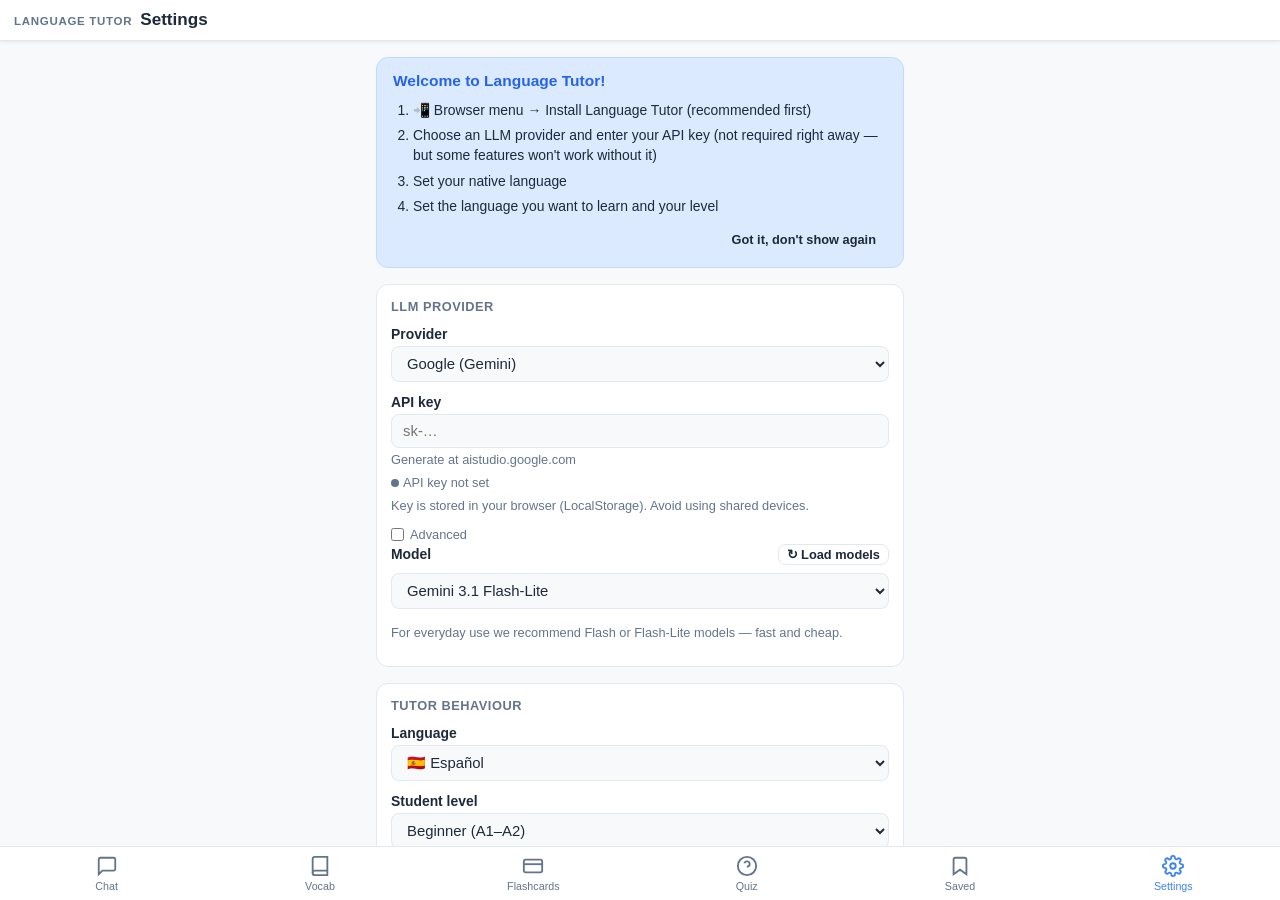
==== commit 131a5acc: "Merge pull request #165 from honzabfu/claude/fix-vocab-prompt-example-label Fix vocab prompt labels," ====
--- a/index.html
+++ b/index.html
@@ -13,241 +13,7 @@
 <link rel="icon" type="image/png" sizes="512x512" href="icons/icon-512.png">
 <link rel="apple-touch-icon" href="icons/icon-192.png">
 <title>Language Tutor</title>
-<style>
-:root{--bg:#f8f9fa;--sur:#fff;--bdr:#e2e8f0;--pri:#3b82f6;--prid:#2563eb;--prit:#eff6ff;--txt:#1e293b;--mut:#64748b;--ok:#16a34a;--warn:#d97706;--err:#dc2626;--r:12px;--rs:8px;--sh:0 1px 3px rgba(0,0,0,.08);--sb:env(safe-area-inset-bottom,0px);--fs:15px}
-*{box-sizing:border-box;margin:0;padding:0;-webkit-tap-highlight-color:transparent}
-html,body{height:100%;overflow:hidden;font-family:-apple-system,BlinkMacSystemFont,'Segoe UI',sans-serif;background:var(--bg);color:var(--txt);font-size:var(--fs)}
-#app{display:flex;flex-direction:column;height:100%;height:100dvh}
-.view{display:none;flex-direction:column;flex:1;overflow:hidden}
-.view.active{display:flex}
-
-/* NAV BAR */
-#navbar{display:flex;background:var(--sur);border-top:1px solid var(--bdr);flex-shrink:0;padding-bottom:var(--sb)}
-.nav-btn{flex:1;display:flex;flex-direction:column;align-items:center;justify-content:center;padding:8px 4px;background:none;border:none;cursor:pointer;color:var(--mut);font-size:0.67rem;gap:3px;transition:color .15s}
-.nav-btn svg{width:22px;height:22px}
-.nav-btn.active{color:var(--pri)}
-
-/* HEADER */
-.hdr{background:var(--sur);border-bottom:1px solid var(--bdr);padding:10px 14px;display:flex;align-items:center;gap:8px;flex-shrink:0;box-shadow:var(--sh)}
-.hdr h1{font-size:1.07rem;font-weight:700;flex:1;min-width:0;overflow:hidden;text-overflow:ellipsis;white-space:nowrap}
-.hdr-right{flex-shrink:1;min-width:0}
-@media(max-width:480px){.mode-opt span{display:none}#provider-badge{display:none}#lang-select,#fc-lang-select{max-width:110px}.fc-dir-btn{max-width:72px;overflow:hidden;text-overflow:ellipsis}}
-.icon-btn{background:none;border:none;cursor:pointer;padding:6px;border-radius:var(--rs);color:var(--mut);display:flex;align-items:center;justify-content:center}
-.icon-btn:hover{background:var(--bg);color:var(--txt)}
-.icon-btn svg{width:20px;height:20px}
-select{border:1px solid var(--bdr);border-radius:var(--rs);padding:6px 8px;font-size:0.87rem;background:var(--sur);color:var(--txt);cursor:pointer}
-select:focus{outline:2px solid var(--pri)}
-
-/* MESSAGES */
-#msg-list{flex:1;overflow-y:auto;padding:14px;display:flex;flex-direction:column;gap:10px;-webkit-overflow-scrolling:touch}
-.msg{max-width:80%;display:flex;flex-direction:column;gap:3px;animation:fi .2s ease}
-@keyframes fi{from{opacity:0;transform:translateY(5px)}to{opacity:1;transform:none}}
-.msg.user{align-self:flex-end;align-items:flex-end}
-.msg.tutor{align-self:flex-start;align-items:flex-start}
-.bubble{padding:10px 13px;border-radius:var(--r);line-height:1.5;word-break:break-word}
-.bubble code{font-family:monospace;background:rgba(0,0,0,.07);padding:1px 4px;border-radius:3px;font-size:.92em}
-.msg.user .bubble{background:var(--pri);color:#fff;border-bottom-right-radius:4px}
-.msg.tutor .bubble{background:var(--sur);border:1px solid var(--bdr);border-bottom-left-radius:4px;box-shadow:var(--sh)}
-.msg-meta{font-size:0.73rem;color:var(--mut)}
-.translation{font-size:0.8rem;color:var(--mut);font-style:italic;margin-top:3px;padding:5px 9px;background:var(--bg);border-radius:var(--rs);border:1px solid var(--bdr);display:none}
-.translate-btn{background:none;border:none;font-size:0.73rem;color:var(--pri);cursor:pointer;padding:2px 0}
-#empty{flex:1;display:flex;flex-direction:column;align-items:center;justify-content:center;gap:8px;color:var(--mut);text-align:center;padding:32px}
-#empty .flag{font-size:3.2rem}
-#empty h2{font-size:1.13rem;font-weight:600;color:var(--txt)}
-#empty p{font-size:0.93rem;line-height:1.5}
-.typing{align-self:flex-start;display:flex;align-items:center;gap:5px;padding:10px 13px;background:var(--sur);border:1px solid var(--bdr);border-radius:var(--r);border-bottom-left-radius:4px;box-shadow:var(--sh)}
-.dot{width:7px;height:7px;background:var(--mut);border-radius:50%;animation:bo .9s infinite}
-.dot:nth-child(2){animation-delay:.15s}.dot:nth-child(3){animation-delay:.3s}
-@keyframes bo{0%,60%,100%{transform:translateY(0)}30%{transform:translateY(-5px)}}
-#typing-row,#quiz-typing-row{display:none}
-
-/* FEEDBACK BAR */
-#feedback-bar{display:none;flex-shrink:0;border-top:1px solid var(--bdr);background:var(--sur)}
-#feedback-bar.visible{display:block}
-.fb-tabs{display:flex;border-bottom:1px solid var(--bdr)}
-.fb-tab{flex:1;padding:7px 4px;font-size:0.73rem;font-weight:600;background:none;border:none;cursor:pointer;color:var(--mut);border-bottom:2px solid transparent}
-.fb-tab.active{color:var(--pri);border-bottom-color:var(--pri)}
-.fb-content{padding:8px 13px;font-size:0.87rem;line-height:1.5;max-height:80px;overflow-y:auto}
-.fb-content ul{padding-left:16px}
-.fb-content li{margin-bottom:2px;display:flex;align-items:flex-start;gap:6px}
-.fb-content li span{flex:1}
-
-/* MODE TOGGLE */
-.mode-toggle{display:flex;background:#e2e8f0;border-radius:20px;padding:2px;gap:0}
-.mode-opt{font-size:0.73rem;padding:3px 9px;border-radius:18px;font-weight:600;cursor:pointer;border:none;background:transparent;color:#64748b;white-space:nowrap;transition:background .15s,color .15s,box-shadow .15s;line-height:1.5}
-.mode-opt.active{background:var(--sur);color:var(--fg);box-shadow:0 1px 3px rgba(0,0,0,.12)}
-.mode-opt.lesson.active{background:#fef9c3;color:#854d0e}
-
-/* INPUT */
-#input-area{background:var(--sur);border-top:1px solid var(--bdr);padding:8px 10px;padding-bottom:calc(8px + var(--sb));display:flex;gap:7px;align-items:flex-end;flex-shrink:0}
-#msg-input{flex:1;border:1px solid var(--bdr);border-radius:var(--r);padding:9px 12px;font-size:1rem;font-family:inherit;resize:none;outline:none;max-height:110px;line-height:1.4;background:var(--bg);transition:border-color .2s}
-#msg-input:focus{border-color:var(--pri);background:var(--sur)}
-#send-btn{background:var(--pri);color:#fff;border:none;border-radius:var(--r);padding:10px 13px;cursor:pointer;display:flex;align-items:center;justify-content:center;flex-shrink:0;transition:background .2s}
-#send-btn:hover{background:var(--prid)}
-#send-btn:disabled{opacity:.4;cursor:default}
-#send-btn svg{width:19px;height:19px}
-.provider-badge{font-size:0.73rem;padding:3px 7px;border-radius:20px;background:var(--prit);color:var(--pri);font-weight:600;white-space:nowrap}
-.provider-badge.warn{background:#fffbeb;color:var(--warn)}
-
-/* ── VOCAB VIEW ── */
-#vocab-view{background:var(--bg)}
-.vocab-toolbar{display:flex;gap:7px;padding:10px 12px;background:var(--sur);border-bottom:1px solid var(--bdr);flex-wrap:wrap;align-items:center}
-.vocab-toolbar input[type=text]{flex:1;min-width:120px;border:1px solid var(--bdr);border-radius:var(--rs);padding:7px 10px;font-size:0.93rem;font-family:inherit;background:var(--bg)}
-.vocab-toolbar input[type=text]:focus{outline:2px solid var(--pri)}
-#vocab-list{flex:1;overflow-y:auto;-webkit-overflow-scrolling:touch}
-.vocab-item{display:flex;align-items:center;gap:8px;padding:10px 13px;background:var(--sur);border-bottom:1px solid var(--bdr);animation:fi .15s ease}
-.vocab-item .wi{flex:1;min-width:0}
-.vocab-item .word{font-weight:600;font-size:0.93rem;white-space:nowrap;overflow:hidden;text-overflow:ellipsis}
-.vocab-item .trans{font-size:0.8rem;color:var(--mut);white-space:nowrap;overflow:hidden;text-overflow:ellipsis}
-.vocab-item .sm2-badge{font-size:0.67rem;padding:2px 6px;border-radius:10px;font-weight:600;flex-shrink:0}
-.due-now{background:#fee2e2;color:var(--err)}
-.due-soon{background:#fef9c3;color:#854d0e}
-.due-ok{background:#dcfce7;color:var(--ok)}
-.vocab-item.selected{background:var(--prit)}
-.vocab-item .cb{width:18px;height:18px;flex-shrink:0;accent-color:var(--pri);cursor:pointer;pointer-events:none}
-#bulk-bar{display:none;align-items:center;gap:8px;padding:10px 12px;background:var(--sur);border-top:2px solid var(--pri);flex-shrink:0}
-.vocab-empty{flex:1;display:flex;flex-direction:column;align-items:center;justify-content:center;color:var(--mut);gap:8px;padding:32px;text-align:center}
-
-/* ADD/EDIT WORD MODAL */
-.overlay{display:none;position:fixed;inset:0;background:rgba(0,0,0,.45);z-index:100;align-items:flex-end;justify-content:center}
-.overlay.open{display:flex}
-.sheet{background:var(--sur);border-radius:var(--r) var(--r) 0 0;padding:20px 16px;padding-bottom:calc(20px + var(--sb));width:100%;max-width:560px;max-height:80vh;overflow-y:auto;animation:su .2s ease}
-@keyframes su{from{transform:translateY(100%)}to{transform:none}}
-.sheet h2{font-size:1.07rem;font-weight:700;margin-bottom:16px}
-.field{display:flex;flex-direction:column;gap:4px;margin-bottom:12px}
-.field label{font-size:0.87rem;font-weight:600}
-.field input,.field textarea,.field select{border:1px solid var(--bdr);border-radius:var(--rs);padding:8px 11px;font-size:0.93rem;font-family:inherit;background:var(--bg);color:var(--txt);width:100%}
-.field input:focus,.field textarea:focus,.field select:focus{outline:2px solid var(--pri);background:var(--sur)}
-.field textarea{resize:vertical;min-height:60px}
-.hint{font-size:0.8rem;color:var(--mut)}
-.btn-row{display:flex;gap:8px;flex-wrap:wrap;margin-top:4px}
-.btn{padding:8px 15px;border-radius:var(--rs);font-size:0.93rem;font-weight:600;cursor:pointer;border:none;transition:all .15s}
-.btn-primary{background:var(--pri);color:#fff}
-.btn-primary:hover{background:var(--prid)}
-.btn-ghost{background:transparent;border:1px solid var(--bdr);color:var(--txt)}
-.btn-ghost:hover{background:var(--bg)}
-.btn-danger{background:transparent;border:1px solid var(--err);color:var(--err)}
-.btn-danger:hover{background:#fef2f2}
-.btn-sm{padding:5px 10px;font-size:0.8rem}
-
-/* ── FLASHCARD VIEW ── */
-#fc-view{background:var(--bg)}
-.fc-body{flex:1;display:flex;flex-direction:column;align-items:center;justify-content:center;padding:24px;gap:16px}
-.fc-card{width:100%;max-width:380px;background:var(--sur);border:1px solid var(--bdr);border-radius:var(--r);box-shadow:0 4px 16px rgba(0,0,0,.08);min-height:180px;display:flex;flex-direction:column;align-items:center;justify-content:center;padding:28px;text-align:center;cursor:pointer;transition:transform .15s}
-.fc-card:active{transform:scale(.98)}
-.fc-word{font-size:1.73rem;font-weight:700;color:var(--txt);margin-bottom:6px}
-.fc-notes{font-size:0.87rem;color:var(--mut)}
-.fc-translation{font-size:1.33rem;color:var(--pri);font-weight:600;margin-top:10px;display:none}
-.fc-hint{font-size:0.8rem;color:var(--mut);margin-top:8px}
-.fc-rating{display:none;flex-direction:column;align-items:center;gap:10px;width:100%;max-width:380px}
-.fc-rating-row{display:flex;gap:8px;width:100%;justify-content:center}
-.fc-btn{flex:1;max-width:90px;padding:10px 6px;border-radius:var(--rs);font-size:0.87rem;font-weight:700;border:none;cursor:pointer;transition:all .15s}
-.fc-btn-0{background:#fee2e2;color:var(--err)}
-.fc-btn-3{background:#fef9c3;color:#854d0e}
-.fc-btn-4{background:#dbeafe;color:var(--prid)}
-.fc-btn-5{background:#dcfce7;color:var(--ok)}
-.fc-progress{font-size:0.87rem;color:var(--mut)}
-.fc-done{flex:1;display:flex;flex-direction:column;align-items:center;justify-content:center;gap:12px;color:var(--mut);text-align:center;padding:32px}
-.fc-done .big{font-size:3.2rem}
-.fc-done h2{font-size:1.2rem;font-weight:600;color:var(--txt)}
-
-/* ── QUIZ VIEW ── */
-#quiz-view{background:var(--bg)}
-#quiz-msg-list{flex:1;overflow-y:auto;padding:14px;display:flex;flex-direction:column;gap:10px;-webkit-overflow-scrolling:touch}
-#quiz-input-area{background:var(--sur);border-top:1px solid var(--bdr);padding:8px 10px;padding-bottom:calc(8px + var(--sb));display:flex;gap:7px;align-items:flex-end;flex-shrink:0}
-#quiz-input{flex:1;border:1px solid var(--bdr);border-radius:var(--r);padding:9px 12px;font-size:1rem;font-family:inherit;resize:none;outline:none;max-height:80px;line-height:1.4;background:var(--bg);transition:border-color .2s}
-#quiz-input:focus{border-color:var(--pri);background:var(--sur)}
-#quiz-send-btn{background:var(--pri);color:#fff;border:none;border-radius:var(--r);padding:10px 13px;cursor:pointer;display:flex;align-items:center;flex-shrink:0}
-#quiz-send-btn:disabled{opacity:.4;cursor:default}
-#quiz-send-btn svg{width:19px;height:19px}
-.quiz-empty-state{flex:1;display:flex;flex-direction:column;align-items:center;justify-content:center;gap:8px;color:var(--mut);text-align:center;padding:32px}
-.quiz-empty-state h2{font-size:1.13rem;font-weight:600;color:var(--txt)}
-.quiz-empty-state p{font-size:0.93rem;line-height:1.5}
-
-/* ── SETTINGS VIEW ── */
-#settings-view{background:var(--bg);overflow-y:auto;-webkit-overflow-scrolling:touch}
-.settings-body{padding:16px;max-width:560px;margin:0 auto;display:flex;flex-direction:column;gap:16px}
-.card{background:var(--sur);border:1px solid var(--bdr);border-radius:var(--r);padding:14px}
-.card h3{font-size:0.8rem;font-weight:700;text-transform:uppercase;letter-spacing:.04em;color:var(--mut);margin-bottom:12px}
-.status-dot{display:inline-block;width:8px;height:8px;border-radius:50%;margin-right:4px}
-.status-ok{background:var(--ok)}.status-empty{background:var(--mut)}
-.provider-status{font-size:0.8rem;color:var(--mut);margin-top:4px}
-.save-toast{display:none;font-size:0.87rem;color:var(--ok);font-weight:600;margin-left:8px}
-.save-toast.visible{display:inline}
-::-webkit-scrollbar{width:4px}::-webkit-scrollbar-thumb{background:var(--bdr);border-radius:3px}
-
-/* ── GENERATE VOCAB MODAL ── */
-.gen-word-item{display:flex;align-items:flex-start;gap:8px;padding:8px 10px;border-bottom:1px solid var(--bdr)}
-.gen-word-item:last-child{border-bottom:none}
-.gen-word-item input[type=checkbox]{margin-top:2px;flex-shrink:0;width:16px;height:16px;cursor:pointer}
-.gen-word-info{flex:1;min-width:0}
-.gen-word-info .gen-w{font-weight:600;font-size:0.93rem}
-.gen-word-info .gen-t{font-size:0.8rem;color:var(--mut)}
-/* ── FC DIRECTION ── */
-.fc-dir-btn{font-size:0.73rem;padding:4px 9px;border-radius:20px;border:1px solid var(--bdr);background:var(--sur);color:var(--mut);cursor:pointer;white-space:nowrap;font-weight:600}
-.fc-dir-btn.rev{background:var(--prit);color:var(--pri);border-color:var(--pri)}
-
-/* ── PWA INSTALL BANNER ── */
-#pwa-banner{display:none;align-items:center;gap:10px;padding:9px 14px;background:var(--prit);border-top:1px solid #bfdbfe;flex-shrink:0;font-size:0.87rem}
-#pwa-banner.visible{display:flex}
-#pwa-banner span{flex:1;color:var(--txt)}
-#pwa-banner .pwa-install-btn{background:var(--pri);color:#fff;border:none;border-radius:var(--rs);padding:6px 12px;font-size:0.87rem;font-weight:600;cursor:pointer;white-space:nowrap}
-#pwa-banner .pwa-install-btn:hover{background:var(--prid)}
-#pwa-banner .pwa-dismiss-btn{background:none;border:none;cursor:pointer;color:var(--mut);font-size:1.2rem;line-height:1;padding:2px 4px;flex-shrink:0}
-/* ── SW UPDATE BANNER ── */
-#sw-update-banner{display:none;align-items:center;gap:10px;padding:9px 14px;background:#fef3c7;border-top:1px solid #fcd34d;flex-shrink:0;font-size:0.87rem}
-#sw-update-banner.visible{display:flex}
-#sw-update-banner span{flex:1;color:var(--txt)}
-#sw-update-banner .sw-reload-btn{background:#d97706;color:#fff;border:none;border-radius:var(--rs);padding:6px 12px;font-size:0.87rem;font-weight:600;cursor:pointer;white-space:nowrap}
-#sw-update-banner .sw-reload-btn:hover{background:#b45309}
-#sw-update-banner .sw-dismiss-btn{background:none;border:none;cursor:pointer;color:var(--mut);font-size:1.2rem;line-height:1;padding:2px 4px;flex-shrink:0}
-
-/* ── FEEDBACK INLINE (v chatu) ── */
-.fb-inline{margin-top:6px;border:1px solid var(--bdr);border-radius:var(--rs);background:var(--bg);font-size:0.8rem;overflow:hidden}
-.fb-inline-toggle{width:100%;text-align:left;background:none;border:none;cursor:pointer;padding:5px 10px;color:var(--mut);font-size:0.8rem;font-weight:600;display:flex;align-items:center;justify-content:space-between;gap:6px}
-.fb-inline-toggle:hover{background:var(--bdr)}
-.fb-inline-toggle .fb-inline-arrow{font-size:0.67rem;transition:transform .15s;flex-shrink:0}
-.fb-inline-toggle.open .fb-inline-arrow{transform:rotate(90deg)}
-.fb-inline-body{display:none;padding:6px 10px 9px;border-top:1px solid var(--bdr)}
-.fb-inline-section{margin-bottom:7px}
-.fb-inline-section:last-child{margin-bottom:0}
-.fb-inline-section-title{font-size:0.73rem;font-weight:700;color:var(--mut);margin-bottom:3px}
-.fb-inline-item{display:flex;align-items:flex-start;gap:6px;padding:2px 0;line-height:1.45}
-.fb-inline-item span{flex:1;color:var(--txt);font-size:0.82rem}
-.fb-save-btn{background:none;border:none;cursor:pointer;font-size:0.85rem;padding:0 2px;flex-shrink:0;line-height:1;color:var(--mut);transition:color .15s;opacity:.6}
-.fb-save-btn:hover{opacity:1;color:var(--pri)}
-.fb-save-btn.saved{color:var(--ok);cursor:default;opacity:1}
-
-/* ── SAVED TIPS VIEW ── */
-#tips-view{background:var(--bg)}
-.tips-toolbar{display:flex;gap:6px;padding:8px 12px;background:var(--sur);border-bottom:1px solid var(--bdr);flex-wrap:wrap;align-items:center}
-.tips-filter-btn{font-size:0.78rem;padding:4px 10px;border-radius:20px;border:1px solid var(--bdr);background:var(--sur);color:var(--mut);cursor:pointer;font-weight:600;white-space:nowrap;transition:all .15s}
-.tips-filter-btn.active{background:var(--pri);color:#fff;border-color:var(--pri)}
-#tips-list{flex:1;overflow-y:auto;-webkit-overflow-scrolling:touch}
-.tips-item{display:flex;align-items:flex-start;gap:8px;padding:10px 13px;background:var(--sur);border-bottom:1px solid var(--bdr);animation:fi .15s ease}
-.tips-item.selected{background:var(--prit)}
-.tips-item-content{flex:1;min-width:0}
-.tips-item-tag{display:inline-block;font-size:0.67rem;font-weight:700;padding:2px 7px;border-radius:10px;margin-bottom:4px}
-.tip-type-positive{background:#dcfce7;color:var(--ok)}
-.tip-type-corrections{background:#fee2e2;color:var(--err)}
-.tip-type-suggestions{background:#dbeafe;color:var(--prid)}
-.tips-item-text{font-size:0.87rem;line-height:1.45;color:var(--txt);word-break:break-word}
-.tips-item-meta{font-size:0.73rem;color:var(--mut);margin-top:3px}
-.tips-delete-btn{background:none;border:none;cursor:pointer;color:var(--mut);font-size:1.2rem;line-height:1;padding:0 4px;flex-shrink:0;transition:color .15s;align-self:center}
-.tips-delete-btn:hover{color:var(--err)}
-#tips-bulk-bar{display:none;align-items:center;gap:8px;padding:10px 12px;background:var(--sur);border-top:2px solid var(--pri);flex-shrink:0}
-
-/* ── DICTIONARY OVERLAY ── */
-.dict-entry{font-family:monospace;white-space:pre-wrap;font-size:0.9rem;line-height:1.65;background:var(--bg);border:1px solid var(--bdr);border-radius:var(--rs);padding:12px 14px;margin:10px 0}
-.dict-msg{font-size:0.87rem;color:var(--mut);font-style:italic;padding:16px 0;text-align:center}
-
-/* ── PRONUNCIATION (WEB SPEECH API) ── */
-.speak-btn{background:none;border:none;cursor:pointer;color:var(--pri);font-size:0.9rem;padding:4px 6px;border-radius:var(--rs);transition:background .15s;display:inline-flex;align-items:center;justify-content:center}
-.speak-btn:hover{background:var(--prit)}
-.speak-btn:active{transform:scale(0.95)}
-.speak-btn.speaking{animation:speak-pulse 0.5s}
-@keyframes speak-pulse{0%{opacity:1}50%{opacity:0.6}100%{opacity:1}}
-</style>
+<link rel="stylesheet" href="style.css">
 
 </head>
 <body>
@@ -255,25 +21,25 @@
 
 <!-- ═══════ CHAT VIEW ═══════ -->
 
-<div id="chat-view" class="view active">
+<div id="chat-view" class="view">
   <div class="hdr">
-    <button class="icon-btn" onclick="clearChat()" title="Nový rozhovor">
+    <button class="icon-btn" id="clear-chat-btn" title="Nový rozhovor">
       <svg viewBox="0 0 24 24" fill="none" stroke="currentColor" stroke-width="2"><polyline points="1 4 1 10 7 10"/><path d="M3.51 15a9 9 0 1 0 .49-4.68"/></svg>
     </button>
     <h1 id="hdr-title">Language Tutor</h1>
     <div class="hdr-right" style="display:flex;gap:6px;align-items:center">
-      <a href="https://github.com/honzabfu/jz-language-tutor#readme" target="_blank" rel="noopener" class="icon-btn" title="Nápověda">
+      <a href="https://github.com/honzabfu/jz-language-tutor#readme" target="_blank" rel="noopener" class="icon-btn" id="chat-help-btn" title="Nápověda">
         <svg viewBox="0 0 24 24" fill="none" stroke="currentColor" stroke-width="2"><circle cx="12" cy="12" r="10"/><path d="M9.09 9a3 3 0 0 1 5.83 1c0 2-3 3-3 3"/><line x1="12" y1="17" x2="12.01" y2="17"/></svg>
       </a>
       <div class="mode-toggle">
-        <button class="mode-opt active" id="mode-btn-chat" onclick="setMode(false)">💬 <span id="mode-lbl-chat">Chat</span></button>
-        <button class="mode-opt lesson" id="mode-btn-lesson" onclick="setMode(true)">📚 <span id="mode-lbl-lesson">Lekce</span></button>
+        <button class="mode-opt active" id="mode-btn-chat">💬 <span id="mode-lbl-chat">Chat</span></button>
+        <button class="mode-opt lesson" id="mode-btn-lesson">📚 <span id="mode-lbl-lesson">Lekce</span></button>
       </div>
       <span id="provider-badge" class="provider-badge warn">–</span>
-      <select id="lang-select" onchange="onLangChange(this.value)"></select>
-    </div>
-  </div>
-  <div id="vocab-cost-warn" style="display:none;background:#fef9c3;color:#854d0e;font-size:0.8rem;padding:6px 14px;border-bottom:1px solid #fde68a">⚠ Slovník obsahuje více než 40 slovíček — v Lesson módu se odesílají s každým dotazem, což zvyšuje cenu.</div>
+      <select id="lang-select"></select>
+    </div>
+  </div>
+  <div id="vocab-cost-warn" style="display:none;font-size:0.8rem;padding:6px 14px;border-bottom:1px solid"></div>
   <div id="msg-list">
     <div id="empty">
       <div class="flag" id="empty-flag">🌍</div>
@@ -284,15 +50,15 @@
   </div>
   <div id="feedback-bar">
     <div class="fb-tabs">
-      <button class="fb-tab active" onclick="switchFbTab('positive',this)">✅ <span id="fb-lbl-positive">Správně</span></button>
-      <button class="fb-tab" onclick="switchFbTab('corrections',this)">✏️ <span id="fb-lbl-corrections">Opravy</span></button>
-      <button class="fb-tab" onclick="switchFbTab('suggestions',this)">💡 <span id="fb-lbl-suggestions">Tipy</span></button>
+      <button class="fb-tab active" id="fb-tab-positive">✅ <span id="fb-lbl-positive">Správně</span></button>
+      <button class="fb-tab" id="fb-tab-corrections">✏️ <span id="fb-lbl-corrections">Opravy</span></button>
+      <button class="fb-tab" id="fb-tab-suggestions">💡 <span id="fb-lbl-suggestions">Tipy</span></button>
     </div>
     <div id="fb-content" class="fb-content"></div>
   </div>
   <div id="input-area">
-    <textarea id="msg-input" rows="1" oninput="autoResize(this);document.getElementById('send-btn').disabled=!this.value.trim()" onkeydown="onKey(event)"></textarea>
-    <button id="send-btn" onclick="sendMessage()" disabled>
+    <textarea id="msg-input" rows="1"></textarea>
+    <button id="send-btn" disabled>
       <svg viewBox="0 0 24 24" fill="none" stroke="currentColor" stroke-width="2.5"><line x1="22" y1="2" x2="11" y2="13"/><polygon points="22 2 15 22 11 13 2 9 22 2"/></svg>
     </button>
   </div>
@@ -304,29 +70,29 @@
   <div class="hdr">
     <h1 id="vocab-hdr-title">Slovní zásoba</h1>
     <div style="display:flex;gap:6px;align-items:center">
-      <select id="vocab-lang-select" onchange="onVocabLangChange(this.value)"></select>
-      <button class="icon-btn" id="add-word-btn" onclick="openWordModal(null)" title="Přidat slovo">
+      <select id="vocab-lang-select"></select>
+      <button class="icon-btn" id="add-word-btn" title="Přidat slovo">
         <svg viewBox="0 0 24 24" fill="none" stroke="currentColor" stroke-width="2.5"><line x1="12" y1="5" x2="12" y2="19"/><line x1="5" y1="12" x2="19" y2="12"/></svg>
       </button>
     </div>
   </div>
   <div class="vocab-toolbar">
-    <input type="text" id="vocab-search" placeholder="Hledat…" oninput="renderVocabList()">
-    <button class="btn btn-ghost btn-sm" onclick="importVocab()">⬆ Import</button>
-    <button class="btn btn-ghost btn-sm" onclick="exportVocab()">⬇ Export</button>
-    <button class="btn btn-ghost btn-sm" id="vocab-gen-btn" onclick="openGenerateModal()">✨ Generovat</button>
-    <button class="btn btn-ghost btn-sm" id="dict-btn" onclick="openDictModal()">📖 Slovník</button>
-    <button class="btn btn-ghost btn-sm" id="sort-btn" onclick="cycleSort()">↕ Řadit</button>
-    <button class="btn btn-ghost btn-sm" id="delete-learned-btn" onclick="deleteLearnedWords()">🗑 Naučená</button>
-    <button class="btn btn-ghost btn-sm" id="bulk-mode-btn" onclick="toggleBulkMode()">☑ Vybrat</button>
+    <input type="text" id="vocab-search" placeholder="Hledat…">
+    <button class="btn btn-ghost btn-sm" id="vocab-import-btn">⬆ Import</button>
+    <button class="btn btn-ghost btn-sm" id="vocab-export-btn">⬇ Export</button>
+    <button class="btn btn-ghost btn-sm" id="vocab-gen-btn">✨ Generovat</button>
+    <button class="btn btn-ghost btn-sm" id="dict-btn">📖 Slovník</button>
+    <button class="btn btn-ghost btn-sm" id="sort-btn">↕ Řadit</button>
+    <button class="btn btn-ghost btn-sm" id="delete-learned-btn">🗑 Naučená</button>
+    <button class="btn btn-ghost btn-sm" id="bulk-mode-btn">☑ Vybrat</button>
     <span id="vocab-count" style="font-size:0.8rem;color:var(--mut);margin-left:auto"></span>
   </div>
   <div id="vocab-list" style="flex:1;overflow-y:auto;-webkit-overflow-scrolling:touch"></div>
   <div id="bulk-bar">
     <span id="bulk-count" style="font-size:0.87rem;flex:1;color:var(--mut)">0 vybráno</span>
-    <button class="btn btn-ghost btn-sm" id="bulk-select-all-btn" onclick="bulkSelectAll()">Vybrat vše</button>
-    <button class="btn btn-danger btn-sm" id="bulk-delete-btn" onclick="deleteSelectedWords()">Smazat</button>
-    <button class="btn btn-ghost btn-sm" id="bulk-cancel-btn" onclick="toggleBulkMode()">Zrušit</button>
+    <button class="btn btn-ghost btn-sm" id="bulk-select-all-btn">Vybrat vše</button>
+    <button class="btn btn-danger btn-sm" id="bulk-delete-btn">Smazat</button>
+    <button class="btn btn-ghost btn-sm" id="bulk-cancel-btn">Zrušit</button>
   </div>
 </div>
 
@@ -336,8 +102,14 @@
   <div class="hdr">
     <h1 id="fc-hdr-title">Flashcards</h1>
     <div class="hdr-right" style="display:flex;gap:6px;align-items:center">
-      <select id="fc-lang-select" onchange="startFlashcards(this.value)"></select>
-      <button class="fc-dir-btn" id="fc-dir-btn" onclick="toggleFcDirection()">⇄ Cizí</button>
+      <select id="fc-lang-select"></select>
+      <select id="fc-filter-select">
+        <option value="today">Dnes</option>
+        <option value="all">Vše</option>
+        <option value="new">Nová</option>
+        <option value="weak">Obtížná</option>
+      </select>
+      <button class="fc-dir-btn" id="fc-dir-btn">⇄ Cizí</button>
     </div>
   </div>
   <div id="fc-body" class="fc-body"></div>
@@ -347,16 +119,17 @@
 
 <div id="quiz-view" class="view">
   <div class="hdr">
-    <button class="icon-btn" onclick="startQuiz()">
+    <button class="icon-btn" id="quiz-restart-btn">
       <svg viewBox="0 0 24 24" fill="none" stroke="currentColor" stroke-width="2"><polyline points="1 4 1 10 7 10"/><path d="M3.51 15a9 9 0 1 0 .49-4.68"/></svg>
     </button>
     <h1 id="quiz-hdr-title">Quiz</h1>
-    <select id="quiz-lang-select" onchange="startQuiz()"></select>
+    <span id="quiz-provider-badge" class="provider-badge warn">–</span>
+    <select id="quiz-lang-select"></select>
   </div>
   <div id="quiz-msg-list"><div id="quiz-empty" class="quiz-empty-state"><div style="font-size:2.67rem">🎯</div><h2 id="quiz-empty-title"></h2><p id="quiz-empty-desc"></p></div><div id="quiz-typing-row" class="typing"><div class="dot"></div><div class="dot"></div><div class="dot"></div></div></div>
   <div id="quiz-input-area">
-    <textarea id="quiz-input" rows="1" oninput="autoResize(this);document.getElementById('quiz-send-btn').disabled=!this.value.trim()" onkeydown="quizKey(event)" placeholder="Tvoje odpověď…"></textarea>
-    <button id="quiz-send-btn" onclick="quizSend()" disabled>
+    <textarea id="quiz-input" rows="1" placeholder="Tvoje odpověď…"></textarea>
+    <button id="quiz-send-btn" disabled>
       <svg viewBox="0 0 24 24" fill="none" stroke="currentColor" stroke-width="2.5"><line x1="22" y1="2" x2="11" y2="13"/><polygon points="22 2 15 22 11 13 2 9 22 2"/></svg>
     </button>
   </div>
@@ -368,23 +141,23 @@
   <div class="hdr">
     <h1 id="tips-hdr-title">Uložená doporučení</h1>
     <div style="display:flex;gap:6px;align-items:center">
-      <select id="tips-lang-select" onchange="onTipsLangChange(this.value)"></select>
+      <select id="tips-lang-select"></select>
     </div>
   </div>
   <div class="tips-toolbar">
-    <button class="tips-filter-btn active" id="tips-filter-all" onclick="setTipsFilter('all',this)">Vše</button>
-    <button class="tips-filter-btn" id="tips-filter-positive" onclick="setTipsFilter('positive',this)">✅ <span id="tips-lbl-positive">Správně</span></button>
-    <button class="tips-filter-btn" id="tips-filter-corrections" onclick="setTipsFilter('corrections',this)">✏️ <span id="tips-lbl-corrections">Opravy</span></button>
-    <button class="tips-filter-btn" id="tips-filter-suggestions" onclick="setTipsFilter('suggestions',this)">💡 <span id="tips-lbl-suggestions">Tipy</span></button>
+    <button class="tips-filter-btn active" id="tips-filter-all">Vše</button>
+    <button class="tips-filter-btn" id="tips-filter-positive">✅ <span id="tips-lbl-positive">Správně</span></button>
+    <button class="tips-filter-btn" id="tips-filter-corrections">✏️ <span id="tips-lbl-corrections">Opravy</span></button>
+    <button class="tips-filter-btn" id="tips-filter-suggestions">💡 <span id="tips-lbl-suggestions">Tipy</span></button>
     <span id="tips-count" style="font-size:0.8rem;color:var(--mut);margin-left:auto"></span>
-    <button class="btn btn-ghost btn-sm" id="tips-bulk-mode-btn" onclick="toggleTipsBulkMode()">☑ Vybrat</button>
+    <button class="btn btn-ghost btn-sm" id="tips-bulk-mode-btn">☑ Vybrat</button>
   </div>
   <div id="tips-list"></div>
   <div id="tips-bulk-bar">
     <span id="tips-bulk-count" style="font-size:0.87rem;flex:1;color:var(--mut)">0 vybráno</span>
-    <button class="btn btn-ghost btn-sm" onclick="tipsSelectAll()">Vybrat vše</button>
-    <button class="btn btn-danger btn-sm" onclick="deleteBulkTips()">Smazat</button>
-    <button class="btn btn-ghost btn-sm" onclick="toggleTipsBulkMode()">Zrušit</button>
+    <button class="btn btn-ghost btn-sm" id="tips-bulk-select-all-btn">Vybrat vše</button>
+    <button class="btn btn-danger btn-sm" id="tips-bulk-delete-btn">Smazat</button>
+    <button class="btn btn-ghost btn-sm" id="tips-bulk-cancel-btn">Zrušit</button>
   </div>
 </div>
 
@@ -392,13 +165,26 @@
 
 <div id="settings-view" class="view">
   <div class="hdr">
+    <div style="font-size:0.72rem;font-weight:600;letter-spacing:0.06em;text-transform:uppercase;color:var(--mut);text-align:center;padding-top:2px">Language Tutor</div>
     <h1 id="settings-title">Nastavení</h1>
   </div>
   <div class="settings-body">
+    <div id="onboarding-banner" class="onboarding-banner" style="display:none">
+      <div class="onboarding-banner-hd" id="ob-title"></div>
+      <ol class="onboarding-steps">
+        <li id="ob-step1"></li>
+        <li id="ob-step2"></li>
+        <li id="ob-step3"></li>
+        <li id="ob-step4"></li>
+      </ol>
+      <div class="onboarding-banner-footer">
+        <button class="btn btn-sm btn-ghost" id="ob-dismiss"></button>
+      </div>
+    </div>
     <div class="card">
       <h3 id="s-provider-title">LLM Poskytovatel</h3>
       <div class="field"><label id="s-provider-label">Poskytovatel</label>
-        <select id="cfg-provider" onchange="onProviderChange(this.value)">
+        <select id="cfg-provider">
           <option value="anthropic">Anthropic (Claude)</option>
           <option value="openai">OpenAI (GPT)</option>
           <option value="gemini">Google (Gemini)</option>
@@ -406,17 +192,42 @@
           <option value="custom">Vlastní / Custom (OpenAI-compatible)</option>
         </select>
       </div>
-      <div class="field" id="field-model-select"><label id="s-model-label">Model</label><select id="cfg-model"></select></div>
-      <div class="field" id="field-custom-model" style="display:none"><label id="s-custom-model-label">Model (název)</label>
-        <input type="text" id="cfg-custom-model" placeholder="gpt-4o-mini">
-      </div>
       <div class="field" id="field-apikey"><label id="s-apikey-label">API klíč</label>
-        <input type="password" id="cfg-apikey" placeholder="sk-…" autocomplete="off" oninput="updateApiKeyStatus()">
+        <input type="password" id="cfg-apikey" placeholder="sk-…" autocomplete="off">
         <div class="hint" id="apikey-hint"></div>
         <div class="provider-status" id="apikey-status"></div>
         <div class="hint" id="apikey-storage-warn" style="margin-top:4px"></div>
       </div>
-      <div class="hint" id="s-anthropic-hint" style="display:none"></div>
+      <div id="field-advanced" style="display:none">
+        <label class="adv-toggle">
+          <input type="checkbox" id="cfg-advanced">
+          <span id="s-advanced-label">Pokročilé</span>
+        </label>
+      </div>
+      <div id="advanced-fields" style="display:none">
+        <div class="field" id="field-anthropic-proxy-url" style="display:none">
+          <label id="s-anthropic-proxy-label">Proxy URL</label>
+          <input type="text" id="cfg-anthropic-proxy-url" placeholder="https://…" autocomplete="off">
+          <div class="hint" id="s-anthropic-proxy-hint"></div>
+        </div>
+        <div class="field" id="field-openai-endpoint-url" style="display:none">
+          <label id="s-openai-endpoint-label">API URL</label>
+          <input type="text" id="cfg-openai-endpoint-url" placeholder="https://api.openai.com/v1/chat/completions" autocomplete="off">
+          <div class="hint" id="s-openai-endpoint-hint"></div>
+        </div>
+        <div class="field" id="field-openai-auth-header" style="display:none">
+          <label id="s-openai-auth-label">Auth header</label>
+          <select id="cfg-openai-auth-header">
+            <option value="bearer">Authorization: Bearer (default)</option>
+            <option value="api-key">api-key (Azure)</option>
+          </select>
+        </div>
+        <div class="field" id="field-gemini-endpoint-url" style="display:none">
+          <label id="s-gemini-endpoint-label">API URL</label>
+          <input type="text" id="cfg-gemini-endpoint-url" placeholder="https://generativelanguage.googleapis.com/v1beta" autocomplete="off">
+          <div class="hint" id="s-gemini-endpoint-hint"></div>
+        </div>
+      </div>
       <div class="field" id="field-ollama-url" style="display:none"><label>Ollama URL</label>
         <input type="text" id="cfg-ollama-url" placeholder="http://localhost:11434">
         <div class="hint" id="s-ollama-hint">Ollama musí mít povoleno CORS pro tuto doménu.</div>
@@ -425,11 +236,23 @@
         <input type="text" id="cfg-custom-url" placeholder="https://openrouter.ai/api/v1">
         <div class="hint" id="s-custom-url-hint">OpenAI-compatible endpoint (bez /chat/completions). API klíč výše je volitelný.</div>
       </div>
+      <div class="field" id="field-model-select">
+        <div style="display:flex;align-items:center;justify-content:space-between;margin-bottom:4px">
+          <label id="s-model-label" style="margin:0">Model</label>
+          <button class="btn btn-ghost btn-sm" id="fetch-models-btn" style="padding:2px 8px;font-size:0.8rem">↻ <span id="fetch-models-lbl">Načíst modely</span></button>
+        </div>
+        <select id="cfg-model"></select>
+        <div class="hint" id="model-fetch-status" style="margin-top:4px"></div>
+        <div class="hint" id="s-model-hint" style="margin-top:4px"></div>
+      </div>
+      <div class="field" id="field-custom-model" style="display:none"><label id="s-custom-model-label">Model (název)</label>
+        <input type="text" id="cfg-custom-model" placeholder="gpt-4o-mini">
+      </div>
     </div>
     <div class="card">
       <h3 id="s-tutor-title">Chování tutora</h3>
       <div class="field"><label id="s-lang-label">Jazyk</label>
-        <select id="cfg-level-lang-select" onchange="onSettingsLevelLangChange(this.value)"></select>
+        <select id="cfg-level-lang-select"></select>
       </div>
       <div class="field"><label id="s-level-label">Úroveň studenta</label>
         <select id="cfg-level">
@@ -438,6 +261,11 @@
           <option value="advanced">Pokročilý (C1–C2)</option>
         </select>
       </div>
+      <div class="field"><label id="s-native-lang-label">Mateřský jazyk</label>
+        <select id="cfg-native-lang">
+          <option value="">Automaticky (= jazyk UI)</option>
+        </select>
+      </div>
       <div class="field"><label id="s-feedback-label">Styl zpětné vazby</label>
         <select id="cfg-feedback-style">
           <option value="gentle">Jemný (povzbuzující)</option>
@@ -445,39 +273,146 @@
           <option value="strict">Přísný (každá chyba)</option>
         </select>
       </div>
+      <div class="field"><label id="s-custom-instructions-label">Vlastní instrukce pro tutora</label>
+        <textarea id="cfg-custom-instructions" rows="3" maxlength="500" style="resize:vertical" placeholder="Vždy používej formální tykání. Vysvětluj gramatická pravidla při opravách."></textarea>
+        <span id="cfg-custom-instructions-count" style="font-size:0.78rem;color:var(--mut);float:right">0</span><span style="font-size:0.78rem;color:var(--mut);float:right">&nbsp;/ 500&nbsp;</span>
+        <small id="s-custom-instructions-hint" style="color:var(--mut);display:block;margin-top:4px">Pro nejlepší výsledky piš instrukce v angličtině.</small>
+      </div>
     </div>
     <div class="card">
-      <h3>UI</h3>
+      <h3 id="s-ui-title">Rozhraní</h3>
       <div class="field"><label id="s-ui-lang-label">Jazyk rozhraní</label>
-        <select id="cfg-ui-lang" onchange="onUiLangChange(this.value)">
-          <option value="cs">Čeština</option>
-          <option value="en">English</option>
-        </select>
+        <select id="cfg-ui-lang"></select>
       </div>
       <div class="field"><label id="s-font-size-label">Velikost písma</label>
         <select id="cfg-font-size">
-          <option value="small">Malé (13px)</option>
-          <option value="medium">Střední (15px)</option>
-          <option value="large">Velké (17px)</option>
-          <option value="xl">Extra velké (20px)</option>
+          <option value="small">Malé</option>
+          <option value="medium">Střední</option>
+          <option value="large">Velké</option>
+          <option value="xl">Extra velké</option>
+        </select>
+      </div>
+      <div class="field"><label id="s-theme-label">Vzhled</label>
+        <select id="cfg-theme">
+          <option value="auto">Automaticky (systém)</option>
+          <option value="light">Světlý</option>
+          <option value="dark">Tmavý</option>
+        </select>
+      </div>
+      <div class="field"><label id="s-default-view-label">Výchozí záložka</label>
+        <select id="cfg-default-view">
+          <option value="chat" id="s-default-view-chat">Chat</option>
+          <option value="vocab" id="s-default-view-vocab">Slovíčka</option>
+          <option value="fc" id="s-default-view-fc">Flashcards</option>
+          <option value="quiz" id="s-default-view-quiz">Quiz</option>
+          <option value="tips" id="s-default-view-tips">Uložené</option>
         </select>
       </div>
     </div>
     <div class="card">
       <h3 id="s-data-title">Data & záloha</h3>
       <p id="s-data-desc" style="font-size:0.87rem;color:var(--mut);margin-bottom:12px">Export zahrnuje konfiguraci, veškerou slovní zásobu (všechny jazyky) a SM-2 data.</p>
+      <div id="backup-reminder-banner" class="backup-reminder" style="display:none">
+        <p id="backup-reminder-text" class="backup-reminder-text"></p>
+        <div class="btn-row" style="margin-top:8px">
+          <button class="btn btn-primary btn-sm" id="backup-reminder-export-btn">Exportovat zálohu</button>
+          <button class="btn btn-ghost btn-sm" id="backup-reminder-later-btn">Připomenout za 14 dní</button>
+          <button class="btn btn-ghost btn-sm" id="backup-reminder-disable-btn">Nevypomínat</button>
+        </div>
+      </div>
       <div class="btn-row">
-        <button id="s-save-btn" class="btn btn-primary" onclick="saveSettings()">Uložit</button>
-        <button id="s-export-btn" class="btn btn-ghost" onclick="exportAll()">Export zálohy</button>
-        <button id="s-import-btn" class="btn btn-ghost" onclick="importAll()">Import zálohy</button>
+        <button id="s-save-btn" class="btn btn-primary">Uložit</button>
+        <button id="s-export-btn" class="btn btn-ghost">Export zálohy</button>
+        <button id="s-import-btn" class="btn btn-ghost">Import zálohy</button>
       </div>
       <div style="margin-top:10px" class="btn-row">
-        <button id="s-clear-btn" class="btn btn-danger" onclick="clearData()">Smazat vše</button>
+        <button id="s-clear-btn" class="btn btn-danger">Smazat vše</button>
+        <button id="s-adv-btn" class="btn btn-warn">⚠ Zde jsou draci</button>
       </div>
       <span id="save-toast" class="save-toast"></span>
     </div>
-    <div style="text-align:center;font-size:0.8rem;color:var(--mut);padding-bottom:4px">Language Tutor v0.2 · PWA: <span id="s-add-to-home">přidej do plochy</span> · <a href="https://github.com/honzabfu/jz-language-tutor#readme" target="_blank" rel="noopener" style="color:var(--mut)" id="s-help-link">Nápověda</a></div>
-    <div style="text-align:center;font-size:0.8rem;color:var(--mut);padding-bottom:8px"><a href="https://jan-zak.cz" target="_blank" rel="noopener" style="color:var(--mut)">jan-zak.cz</a> — další užitečné aplikace</div>
+    <div style="text-align:center;font-size:0.8rem;color:var(--mut);padding-bottom:4px">Language Tutor v1.4.8 · PWA:<button id="s-add-to-home" style="background:none;border:none;padding:0;color:var(--mut);cursor:pointer;font-size:inherit;text-decoration:underline">Přidat na plochu</button> · <a href="https://github.com/honzabfu/jz-language-tutor#readme" target="_blank" rel="noopener" style="color:var(--mut)" id="s-help-link">Nápověda</a></div>
+    <div style="text-align:center;font-size:0.8rem;color:var(--mut);padding-bottom:8px"><a href="https://jan-zak.cz" target="_blank" rel="noopener" style="color:var(--mut)">jan-zak.cz</a> <span id="footer-tagline">— další užitečné aplikace</span></div>
+  </div>
+</div>
+
+<!-- ═══════ ADVANCED SETTINGS OVERLAY ═══════ -->
+
+<div id="advanced-settings-overlay" class="overlay">
+  <div class="sheet">
+    <h2 id="adv-title">⚠ Zde jsou draci</h2>
+    <div class="hint-warn" id="adv-warning" style="margin-bottom:14px">Tato nastavení jsou určena pro pokročilé uživatele. Špatné hodnoty mohou způsobit nefunkčnost nebo vysoké náklady na API.</div>
+    <div class="field">
+      <label id="adv-max-tokens-label">Max. tokenů (chat odpovědi)</label>
+      <input type="number" id="cfg-adv-max-tokens" min="128" max="8192" step="64" style="width:100%">
+      <span class="hint" id="adv-max-tokens-hint">Výchozí: 8192. Řídí maximální délku odpovědí tutora v chatu.</span>
+    </div>
+    <div class="field">
+      <label class="adv-toggle" style="margin-bottom:6px">
+        <input type="checkbox" id="cfg-adv-temperature-default">
+        <span id="adv-temperature-default-label">Použít výchozí hodnotu provideru</span>
+      </label>
+      <label><span id="adv-temperature-label">Teplota</span>: <span id="cfg-adv-temperature-val">0.70</span></label>
+      <input type="range" id="cfg-adv-temperature" min="0" max="1" step="0.05" style="width:100%">
+      <span class="hint" id="adv-temperature-hint">0 = deterministický, 1 = kreativnější.</span>
+    </div>
+    <div class="field">
+      <label class="adv-toggle">
+        <input type="checkbox" id="cfg-adv-streaming-disabled">
+        <span id="adv-streaming-label">Zakázat streaming odpovědí</span>
+      </label>
+      <span class="hint" id="adv-streaming-hint">Pro vlastní endpointy bez podpory SSE streamingu.</span>
+    </div>
+    <div class="field">
+      <label id="s-fc-session-size-label">Počet karet za sezení</label>
+      <input type="number" id="cfg-fc-session-size" min="5" max="50" step="1" style="width:100%">
+      <span class="hint" id="s-fc-session-size-hint">Kolik karet se zobrazí za jedno sezení (5–50).</span>
+    </div>
+    <div class="field">
+      <label id="s-quiz-session-size-label">Otázek na kvíz</label>
+      <input type="number" id="cfg-quiz-session-size" min="5" max="30" step="1" style="width:100%">
+      <span class="hint" id="s-quiz-session-size-hint">Počet slovíček testovaných na jeden kvíz (5–30).</span>
+    </div>
+    <div class="field">
+      <label><span id="s-sm-easy-bonus-label">SM-2 bonus pro snadné</span>: <span id="cfg-sm-easy-bonus-val">1.00</span>×</label>
+      <input type="range" id="cfg-sm-easy-bonus" min="1.0" max="1.5" step="0.05" style="width:100%">
+      <span class="hint" id="s-sm-easy-bonus-hint">Interval snadných karet se vynásobí tímto koeficientem. 1.0 = bez bonusu.</span>
+    </div>
+    <div class="field">
+      <label><span id="s-tts-rate-label">Rychlost výslovnosti</span>: <span id="cfg-tts-rate-val">0.9</span>×</label>
+      <input type="range" id="cfg-tts-rate" min="0.5" max="1.5" step="0.1" style="width:100%">
+      <span class="hint" id="s-tts-rate-hint">Rychlost přehrávání výslovnosti (0.5–1.5×).</span>
+    </div>
+    <div class="field">
+      <label id="s-vocab-import-dups-label">Při importu duplicit</label>
+      <select id="cfg-vocab-import-dups">
+        <option value="skip">Přeskočit</option>
+        <option value="merge">Sloučit (aktualizovat překlad)</option>
+        <option value="overwrite">Přepsat (překlad + poznámky)</option>
+      </select>
+      <span class="hint" id="s-vocab-import-dups-hint">Chování při importu slovíčka, které již existuje ve slovníku.</span>
+    </div>
+    <div class="btn-row" style="margin-top:16px">
+      <button class="btn btn-primary" id="adv-save-btn">Uložit</button>
+      <button class="btn btn-ghost" id="adv-cancel-btn">Zrušit</button>
+      <button class="btn btn-ghost" id="adv-reset-btn">Výchozí</button>
+      <button class="btn btn-ghost" id="adv-cfg-edit-btn">Upravit konfiguraci</button>
+    </div>
+  </div>
+</div>
+
+<!-- ═══════ CFG EDITOR OVERLAY ═══════ -->
+
+<div id="cfg-editor-overlay" class="overlay">
+  <div class="sheet">
+    <h2 id="cfg-editor-title">Úprava konfigurace</h2>
+    <div class="hint-warn" id="cfg-editor-hint" style="margin-bottom:14px">Přímo editujte JSON objekt konfigurace. Neplatný JSON nebo nesprávné hodnoty mohou způsobit nefunkčnost.</div>
+    <textarea id="cfg-editor-textarea" style="width:100%;height:40vh;min-height:150px;font-family:monospace;font-size:12px;border:1px solid var(--bdr);border-radius:6px;padding:8px;resize:none;background:var(--bg);color:var(--txt);box-sizing:border-box;overflow-y:auto"></textarea>
+    <div id="cfg-editor-error" style="color:var(--err);margin-top:6px;display:none;font-size:13px"></div>
+    <div class="btn-row" style="margin-top:16px">
+      <button class="btn btn-primary" id="cfg-editor-save-btn">Uložit</button>
+      <button class="btn btn-ghost" id="cfg-editor-cancel-btn">Zrušit</button>
+    </div>
   </div>
 </div>
 
@@ -485,71 +420,97 @@
 
 <div id="pwa-banner">
   <span id="pwa-banner-text">📲 Přidat Language Tutor na plochu</span>
-  <button class="pwa-install-btn" id="pwa-install-btn" onclick="pwaInstall()">Přidat</button>
-  <button class="pwa-dismiss-btn" onclick="pwaDismiss()" title="Zavřít">×</button>
+  <button class="pwa-install-btn" id="pwa-install-btn">Přidat</button>
+  <button class="pwa-dismiss-btn" id="pwa-dismiss-btn" title="Zavřít">×</button>
+</div>
+
+<!-- ═══════ PWA GUIDE MODAL ═══════ -->
+
+<div id="pwa-guide-modal" class="overlay">
+  <div class="sheet">
+    <h2 id="pwa-guide-title">Přidat na plochu</h2>
+    <div id="pwa-guide-ios" style="display:none">
+      <ol style="margin:12px 0;padding-left:1.4em;line-height:1.8">
+        <li id="pwa-guide-ios-s1"></li>
+        <li id="pwa-guide-ios-s2"></li>
+        <li id="pwa-guide-ios-s3"></li>
+      </ol>
+      <p id="pwa-guide-ios-warn" style="margin:10px 0 4px;font-size:0.83rem;color:var(--mut);line-height:1.5"></p>
+    </div>
+    <div id="pwa-guide-other" style="display:none">
+      <p id="pwa-guide-other-text" style="margin:12px 0;line-height:1.6"></p>
+    </div>
+    <div class="btn-row">
+      <button class="btn btn-ghost" id="pwa-guide-close">Zavřít</button>
+    </div>
+  </div>
 </div>
 
 <!-- ═══════ SW UPDATE BANNER ═══════ -->
 
 <div id="sw-update-banner">
   <span id="sw-update-banner-text">🔄 Nová verze je k dispozici</span>
-  <button class="sw-reload-btn" id="sw-reload-btn" onclick="window.location.reload()">Obnovit</button>
-  <button class="sw-dismiss-btn" onclick="document.getElementById('sw-update-banner').classList.remove('visible')" title="Zavřít">×</button>
+  <button class="sw-reload-btn" id="sw-reload-btn">Obnovit</button>
+  <button class="sw-dismiss-btn" id="sw-dismiss-btn" title="Zavřít">×</button>
 </div>
 
 <!-- ═══════ NAVBAR ═══════ -->
 
 <div id="navbar">
-  <button class="nav-btn active" id="nav-chat" onclick="navTo('chat')">
+  <button class="nav-btn" id="nav-chat">
     <svg viewBox="0 0 24 24" fill="none" stroke="currentColor" stroke-width="2"><path d="M21 15a2 2 0 0 1-2 2H7l-4 4V5a2 2 0 0 1 2-2h14a2 2 0 0 1 2 2z"/></svg>
     <span id="nav-lbl-chat">Chat</span>
   </button>
-  <button class="nav-btn" id="nav-vocab" onclick="navTo('vocab')">
+  <button class="nav-btn" id="nav-vocab">
     <svg viewBox="0 0 24 24" fill="none" stroke="currentColor" stroke-width="2"><path d="M4 19.5A2.5 2.5 0 0 1 6.5 17H20"/><path d="M6.5 2H20v20H6.5A2.5 2.5 0 0 1 4 19.5v-15A2.5 2.5 0 0 1 6.5 2z"/></svg>
     <span id="nav-lbl-vocab">Slovíčka</span>
   </button>
-  <button class="nav-btn" id="nav-fc" onclick="navTo('fc')">
+  <button class="nav-btn" id="nav-fc">
     <svg viewBox="0 0 24 24" fill="none" stroke="currentColor" stroke-width="2"><rect x="2" y="5" width="20" height="14" rx="2"/><line x1="2" y1="10" x2="22" y2="10"/></svg>
     <span id="nav-lbl-fc">Flashcards</span>
   </button>
-  <button class="nav-btn" id="nav-quiz" onclick="navTo('quiz')">
+  <button class="nav-btn" id="nav-quiz">
     <svg viewBox="0 0 24 24" fill="none" stroke="currentColor" stroke-width="2"><circle cx="12" cy="12" r="10"/><path d="M9.09 9a3 3 0 0 1 5.83 1c0 2-3 3-3 3"/><line x1="12" y1="17" x2="12.01" y2="17"/></svg>
     <span id="nav-lbl-quiz">Quiz</span>
   </button>
-  <button class="nav-btn" id="nav-tips" onclick="navTo('tips')">
+  <button class="nav-btn" id="nav-tips">
     <svg viewBox="0 0 24 24" fill="none" stroke="currentColor" stroke-width="2"><path d="M19 21l-7-5-7 5V5a2 2 0 0 1 2-2h10a2 2 0 0 1 2 2z"/></svg>
     <span id="nav-lbl-tips">Uložené</span>
   </button>
-  <button class="nav-btn" id="nav-settings" onclick="navTo('settings')">
-    <svg viewBox="0 0 24 24" fill="none" stroke="currentColor" stroke-width="2"><circle cx="12" cy="12" r="3"/><path d="M19.4 15a1.65 1.65 0 0 0 .33 1.82l.06.06a2 2 0 0 1-2.83 2.83l-.06-.06a1.65 1.65 0 0 0-1.82-.33 1.65 1.65 0 0 0-1 1.51V21a2 2 0 0 1-4 0v-.09A1.65 1.65 0 0 0 9 19.4a1.65 1.65 0 0 0-1.82.33l-.06.06a2 2 0 0 1-2.83-2.83l.06-.06A1.65 1.65 0 0 0 4.68 15a1.65 1.65 0 0 0-1.51-1H3a2 2 0 0 1 0-4h.09A1.65 1.65 0 0 0 4.6 9a1.65 1.65 0 0 0-.33-1.82l-.06-.06a2 2 0 0 1 2.83-2.83l.06.06A1.65 1.65 0 0 0 9 4.68a1.65 1.65 0 0 0 1-1.51V3a2 2 0 0 1 4 0v.09a1.65 1.65 0 0 0 1 1.51 1.65 1.65 0 0 0 1.82-.33l.06-.06a2 2 0 0 1 2.83 2.83l-.06.06A1.65 1.65 0 0 0 19.4 9a1.65 1.65 0 0 0 1.51 1H21a2 2 0 0 1 0 4h-.09a1.65 1.65 0 0 0-1.51 1z"/></svg>
+  <button class="nav-btn" id="nav-settings">
+    <span class="nav-icon-wrap">
+      <svg viewBox="0 0 24 24" fill="none" stroke="currentColor" stroke-width="2"><circle cx="12" cy="12" r="3"/><path d="M19.4 15a1.65 1.65 0 0 0 .33 1.82l.06.06a2 2 0 0 1-2.83 2.83l-.06-.06a1.65 1.65 0 0 0-1.82-.33 1.65 1.65 0 0 0-1 1.51V21a2 2 0 0 1-4 0v-.09A1.65 1.65 0 0 0 9 19.4a1.65 1.65 0 0 0-1.82.33l-.06.06a2 2 0 0 1-2.83-2.83l.06-.06A1.65 1.65 0 0 0 4.68 15a1.65 1.65 0 0 0-1.51-1H3a2 2 0 0 1 0-4h.09A1.65 1.65 0 0 0 4.6 9a1.65 1.65 0 0 0-.33-1.82l-.06-.06a2 2 0 0 1 2.83-2.83l.06.06A1.65 1.65 0 0 0 9 4.68a1.65 1.65 0 0 0 1-1.51V3a2 2 0 0 1 4 0v.09a1.65 1.65 0 0 0 1 1.51 1.65 1.65 0 0 0 1.82-.33l.06-.06a2 2 0 0 1 2.83 2.83l-.06.06A1.65 1.65 0 0 0 19.4 9a1.65 1.65 0 0 0 1.51 1H21a2 2 0 0 1 0 4h-.09a1.65 1.65 0 0 0-1.51 1z"/></svg>
+      <span id="backup-badge" class="backup-badge" style="display:none"></span>
+    </span>
     <span id="nav-lbl-settings">Nastavení</span>
   </button>
 </div>
 
 <!-- ═══════ WORD MODAL ═══════ -->
 
-<div id="word-modal" class="overlay" onclick="closeWordModalOutside(event)">
+<div id="word-modal" class="overlay">
   <div class="sheet">
     <h2 id="modal-title">Přidat slovo</h2>
-    <div class="field"><label id="modal-word-label" style="display:flex;align-items:center;gap:6px">Slovo / fráze *<button type="button" class="speak-btn" onclick="const w=document.getElementById('modal-word').value;if(w)playWord(w,vocabLang)" title="Hear word pronunciation">🔊</button></label><input type="text" id="modal-word" placeholder="hola"></div>
-    <div class="field"><label id="modal-trans-label" style="display:flex;align-items:center;gap:6px">Překlad *<button type="button" class="speak-btn" onclick="const t=document.getElementById('modal-trans').value;if(t)playWord(t,'en')" title="Hear translation pronunciation">🔊</button></label><input type="text" id="modal-trans" placeholder="ahoj"></div>
+    <div class="field"><label id="modal-word-label" style="display:flex;align-items:center;gap:6px"><span id="modal-word-label-text">Slovo / fráze *</span><button type="button" class="speak-btn" id="modal-word-speak-btn" title="Hear word pronunciation">🔊</button></label><input type="text" id="modal-word" placeholder="hola"></div>
+    <div style="display:flex;justify-content:center;margin:-4px 0"><button type="button" class="icon-btn" id="modal-swap-btn" title="Záměna">⇅</button></div>
+    <div class="field"><label id="modal-trans-label"><span id="modal-trans-label-text">Překlad *</span></label><input type="text" id="modal-trans" placeholder="ahoj"></div>
     <div class="field"><label id="modal-note-label">Poznámka</label><textarea id="modal-notes" placeholder="příklad použití, kontext…"></textarea></div>
     <div class="field"><label id="modal-tags-label">Tagy</label><input type="text" id="modal-tags" placeholder="pozdravy, B1 (čárkou oddělené)"></div>
-    <div id="modal-sm2-info" style="display:none;background:var(--bg2);border-radius:10px;padding:10px 14px;font-size:0.87rem;color:var(--muted);display:none">
-      <div id="modal-sm2-title" style="font-weight:600;margin-bottom:6px;color:var(--fg)">Statistiky opakování</div>
+    <div id="modal-sm2-info" style="display:none;background:var(--bg);border-radius:10px;padding:10px 14px;font-size:0.87rem;color:var(--mut)">
+      <div id="modal-sm2-title" style="font-weight:600;margin-bottom:6px;color:var(--txt)">Statistiky opakování</div>
       <div id="modal-sm2-rows" style="display:grid;grid-template-columns:1fr 1fr;gap:4px 16px"></div>
     </div>
     <div class="btn-row">
-      <button class="btn btn-primary" id="modal-save-btn" onclick="saveWord()">Uložit</button>
-      <button class="btn btn-ghost" id="modal-cancel-btn" onclick="closeWordModal()">Zrušit</button>
-      <button class="btn btn-danger" id="modal-delete-btn" onclick="deleteWord()" style="display:none">Smazat</button>
+      <button class="btn btn-primary" id="modal-save-btn">Uložit</button>
+      <button class="btn btn-ghost" id="modal-cancel-btn">Zrušit</button>
+      <button class="btn btn-danger" id="modal-delete-btn" style="display:none">Smazat</button>
     </div>
   </div>
 </div>
 
 <!-- ═══════ IMPORT MODAL ═══════ -->
 
-<div id="import-modal" class="overlay" onclick="closeImportOutside(event)">
+<div id="import-modal" class="overlay">
   <div class="sheet">
     <h2 id="import-title">Import slovní zásoby</h2>
     <p id="import-desc" style="font-size:0.87rem;color:var(--mut);margin-bottom:12px">CSV nebo TXT: každý řádek = <code>slovo,překlad,poznámka(volitelné)</code><br>Nebo vlož JSON ze zálohy.</p>
@@ -565,38 +526,38 @@
     </div>
     <div class="hint" id="import-preview" style="margin-bottom:10px"></div>
     <div class="btn-row">
-      <button class="btn btn-primary" id="import-confirm-btn" onclick="confirmImport()">Importovat</button>
-      <button class="btn btn-ghost" id="import-cancel-btn" onclick="closeImportModal()">Zrušit</button>
-      <button class="btn btn-ghost" id="import-file-btn" onclick="document.getElementById('file-input').click()">📂 Ze souboru</button>
-    </div>
-  </div>
-</div>
-<input type="file" id="file-input" accept=".csv,.txt,.json" style="display:none" onchange="loadFile(event)">
+      <button class="btn btn-primary" id="import-confirm-btn">Importovat</button>
+      <button class="btn btn-ghost" id="import-cancel-btn">Zrušit</button>
+      <button class="btn btn-ghost" id="import-file-btn">📂 Ze souboru</button>
+    </div>
+  </div>
+</div>
+<input type="file" id="file-input" accept=".csv,.txt,.json" style="display:none">
 
 <!-- ═══════ BACKUP IMPORT MODAL ═══════ -->
 
-<div id="backup-import-modal" class="overlay" onclick="closeBackupModalOutside(event)">
+<div id="backup-import-modal" class="overlay">
   <div class="sheet">
     <h2 id="backup-import-title">Import zálohy</h2>
     <p id="backup-import-desc" style="font-size:0.87rem;color:var(--mut);margin-bottom:12px">Vlož JSON zálohu nebo ji načti ze souboru.</p>
     <div class="field"><label id="backup-import-label">JSON záloha</label><textarea id="backup-import-text" style="min-height:120px;font-family:monospace;font-size:0.8rem" placeholder='{"version":2,"cfg":{},"vocab":{}}'></textarea></div>
     <div class="btn-row">
-      <button class="btn btn-primary" id="backup-import-btn" onclick="confirmBackupImport()">Importovat</button>
-      <button class="btn btn-ghost" id="backup-cancel-btn" onclick="closeBackupModal()">Zrušit</button>
-      <button class="btn btn-ghost" id="backup-file-btn" onclick="document.getElementById('backup-file-input').click()">📂 Ze souboru</button>
-    </div>
-  </div>
-</div>
-<input type="file" id="backup-file-input" accept=".json" style="display:none" onchange="loadBackupFile(event)">
+      <button class="btn btn-primary" id="backup-import-btn">Importovat</button>
+      <button class="btn btn-ghost" id="backup-cancel-btn">Zrušit</button>
+      <button class="btn btn-ghost" id="backup-file-btn">📂 Ze souboru</button>
+    </div>
+  </div>
+</div>
+<input type="file" id="backup-file-input" accept=".json" style="display:none">
 
 <!-- ═══════ GENERATE MODAL ═══════ -->
 
-<div id="gen-modal" class="overlay" onclick="closeGenModalOutside(event)">
+<div id="gen-modal" class="overlay">
   <div class="sheet">
     <h2 id="gen-title">✨ Generovat slovíčka</h2>
     <div id="gen-form">
       <div class="field"><label id="gen-topic-label">Téma *</label>
-        <input type="text" id="gen-topic" placeholder="cestování, jídlo, rodina…" onkeydown="if(event.key==='Enter')generateVocab()">
+        <input type="text" id="gen-topic" placeholder="cestování, jídlo, rodina…">
       </div>
       <div class="field"><label id="gen-count-label">Počet slov</label>
         <select id="gen-count">
@@ -615,16 +576,16 @@
       </div>
       <p id="gen-api-note" class="hint" style="margin-bottom:12px"></p>
       <div class="btn-row">
-        <button class="btn btn-primary" id="gen-action-btn" onclick="generateVocab()">Generovat</button>
-        <button class="btn btn-ghost" id="gen-cancel-btn" onclick="closeGenModal()">Zrušit</button>
+        <button class="btn btn-primary" id="gen-action-btn">Generovat</button>
+        <button class="btn btn-ghost" id="gen-cancel-btn">Zrušit</button>
       </div>
     </div>
     <div id="gen-preview" style="display:none">
       <p id="gen-preview-hint" style="font-size:0.87rem;color:var(--mut);margin-bottom:8px">Zaškrtni slovíčka, která chceš importovat:</p>
       <div id="gen-word-list" style="max-height:260px;overflow-y:auto;border:1px solid var(--bdr);border-radius:var(--rs)"></div>
       <div class="btn-row" style="margin-top:12px">
-        <button class="btn btn-primary" id="gen-import-selected-btn" onclick="confirmGenerateImport()">Importovat vybrané</button>
-        <button class="btn btn-ghost" id="gen-back-btn" onclick="showGenForm()">← Zpět</button>
+        <button class="btn btn-primary" id="gen-import-selected-btn">Importovat vybrané</button>
+        <button class="btn btn-ghost" id="gen-back-btn">← Zpět</button>
       </div>
     </div>
   </div>
@@ -632,1511 +593,25 @@
 
 <!-- ═══════ DICTIONARY MODAL ═══════ -->
 
-<div id="dict-modal" class="overlay" onclick="closeDictModalOutside(event)">
+<div id="dict-modal" class="overlay">
   <div class="sheet">
     <h2 id="dict-modal-title">Slovník</h2>
     <div class="field">
       <div style="display:flex;gap:8px;align-items:center">
-        <input type="text" id="dict-input" style="flex:1;min-width:0" onkeydown="dictKey(event)">
-        <button class="btn btn-primary btn-sm" id="dict-lookup-btn" onclick="dictLookup()">Hledat</button>
+        <input type="text" id="dict-input" style="flex:1;min-width:0">
+        <button class="btn btn-primary btn-sm" id="dict-lookup-btn">Hledat</button>
       </div>
     </div>
     <div id="dict-result"></div>
+    <p id="dict-warning" class="hint"></p>
     <div class="btn-row">
-      <button class="btn btn-ghost btn-sm" id="dict-add-btn" onclick="dictAddToVocab()" style="display:none">+ Přidat do slovíček</button>
-      <button class="btn btn-ghost" id="dict-close-btn" onclick="closeDictModal()">Zavřít</button>
-    </div>
-  </div>
-</div>
-
-<script>
-// ══════════════════════════════════════════════
-// CONSTANTS & STATE
-// ══════════════════════════════════════════════
-// Structured model metadata with capabilities and cost tiers
-const MODELS_METADATA={
-  anthropic:[
-    {id:'claude-haiku-4-5-20251001',name:'Claude Haiku 4.5',tier:'budget',capability:'general',speed:'fast',recommended:true,costEstimate:{input:1,output:5},features:['1M context','fast']},
-    {id:'claude-sonnet-4-6',name:'Claude Sonnet 4.6',tier:'standard',capability:'general',speed:'balanced',recommended:true,costEstimate:{input:3,output:15},features:['1M context','balanced']},
-    {id:'claude-opus-4-7',name:'Claude Opus 4.7',tier:'premium',capability:'advanced',speed:'slow',recommended:true,costEstimate:{input:5,output:25},features:['1M context','most capable']}
-  ],
-  openai:[
-    {id:'gpt-5-nano',name:'GPT-5 Nano',tier:'budget',capability:'basic',speed:'fast',recommended:false,costEstimate:{input:0.2,output:1.25},features:['ultra-cheap']},
-    {id:'gpt-5-mini',name:'GPT-5 Mini',tier:'budget',capability:'general',speed:'fast',recommended:true,costEstimate:{input:0.75,output:4.5},features:['budget-friendly']},
-    {id:'gpt-5',name:'GPT-5',tier:'standard',capability:'general',speed:'balanced',recommended:true,costEstimate:{input:2.5,output:15},features:['standard','balanced']},
-    {id:'gpt-5.5',name:'GPT-5.5',tier:'premium',capability:'advanced',speed:'slow',recommended:true,costEstimate:{input:5,output:30},features:['newest','most capable']}
-  ],
-  gemini:[
-    {id:'gemini-3.1-flash-lite',name:'Gemini 3.1 Flash-Lite',tier:'budget',capability:'general',speed:'fast',recommended:true,costEstimate:{input:0.25,output:1.5},features:['ultra-cheap','fast']},
-    {id:'gemini-2.5-flash-lite',name:'Gemini 2.5 Flash-Lite',tier:'budget',capability:'general',speed:'fast',recommended:false,costEstimate:{input:0.1,output:0.4},features:['ultra-cheap','balanced']},
-    {id:'gemini-2.5-flash',name:'Gemini 2.5 Flash',tier:'standard',capability:'general',speed:'balanced',recommended:true,costEstimate:{input:0.5,output:1.5},features:['balanced','fast']},
-    {id:'gemini-2.5-pro',name:'Gemini 2.5 Pro',tier:'standard',capability:'general',speed:'balanced',recommended:true,costEstimate:{input:1.25,output:10},features:['capable','200k context']}
-  ],
-  ollama:[
-    {id:'llama3.2',name:'Llama 3.2',tier:'budget',capability:'general',speed:'balanced',recommended:true,costEstimate:{input:0,output:0},features:['local','free']},
-    {id:'llama3.3',name:'Llama 3.3',tier:'budget',capability:'general',speed:'balanced',recommended:true,costEstimate:{input:0,output:0},features:['local','free','newest']},
-    {id:'mistral',name:'Mistral',tier:'budget',capability:'general',speed:'fast',recommended:true,costEstimate:{input:0,output:0},features:['local','free']},
-    {id:'phi4',name:'Phi-4',tier:'budget',capability:'general',speed:'fast',recommended:false,costEstimate:{input:0,output:0},features:['local','free']},
-    {id:'qwen2.5',name:'Qwen 2.5',tier:'budget',capability:'general',speed:'balanced',recommended:false,costEstimate:{input:0,output:0},features:['local','free']}
-  ],
-  custom:[]
-};
-
-// Helper: get model list for provider (backward compatibility)
-function getModelsForProvider(provider){
-  return (MODELS_METADATA[provider]||[]).map(m=>m.id);
-}
-
-// Helper: get model metadata by ID
-function getModelMetadata(id){
-  for(const provider of Object.keys(MODELS_METADATA)){
-    const model=MODELS_METADATA[provider].find(m=>m.id===id);
-    if(model)return{...model,provider};
-  }
-  return null;
-}
-
-// Helper: get models for provider filtered by tier (budget/standard/premium)
-function getModelsByTier(provider,tier){
-  return (MODELS_METADATA[provider]||[]).filter(m=>m.tier===tier).map(m=>m.id);
-}
-
-// Helper: get models for provider filtered by capability
-function getModelsByCapability(provider,capability){
-  return (MODELS_METADATA[provider]||[]).filter(m=>m.capability===capability).map(m=>m.id);
-}
-
-// Helper: get only recommended models for provider
-function getRecommendedModels(provider){
-  return (MODELS_METADATA[provider]||[]).filter(m=>m.recommended).map(m=>m.id);
-}
-
-// Helper: get appropriate models based on student level
-// Beginners: budget tier only, Intermediate: budget+standard, Advanced: all
-function getModelsForLevel(provider,level){
-  const all=(MODELS_METADATA[provider]||[]);
-  const tierFilter=level==='advanced'?['budget','standard','premium']
-                   :level==='intermediate'?['budget','standard']
-                   :['budget'];
-  return all.filter(m=>tierFilter.includes(m.tier)&&m.recommended).map(m=>m.id);
-}
-
-// For backward compatibility with existing code
-const MODELS={
-  anthropic:getModelsForProvider('anthropic'),
-  openai:getModelsForProvider('openai'),
-  gemini:getModelsForProvider('gemini'),
-  ollama:getModelsForProvider('ollama'),
-  custom:[]
-};
-const DEFAULT_PROVIDER_SETTINGS={anthropic:{apiKey:'',model:''},openai:{apiKey:'',model:''},gemini:{apiKey:'',model:''},ollama:{model:'',url:'http://localhost:11434'},custom:{apiKey:'',model:'',url:''}};
-const LANG_META={bulgarian:{name:'Bulgarian',native:'Български',flag:'🇧🇬',lang:'bg'},croatian:{name:'Croatian',native:'Hrvatski',flag:'🇭🇷',lang:'hr'},czech:{name:'Czech',native:'Čeština',flag:'🇨🇿',lang:'cs'},danish:{name:'Danish',native:'Dansk',flag:'🇩🇰',lang:'da'},dutch:{name:'Dutch',native:'Nederlands',flag:'🇳🇱',lang:'nl'},english:{name:'English',native:'English',flag:'🇬🇧',lang:'en'},estonian:{name:'Estonian',native:'Eesti',flag:'🇪🇪',lang:'et'},finnish:{name:'Finnish',native:'Suomi',flag:'🇫🇮',lang:'fi'},french:{name:'French',native:'Français',flag:'🇫🇷',lang:'fr'},german:{name:'German',native:'Deutsch',flag:'🇩🇪',lang:'de'},greek:{name:'Greek',native:'Ελληνικά',flag:'🇬🇷',lang:'el'},hungarian:{name:'Hungarian',native:'Magyar',flag:'🇭🇺',lang:'hu'},italian:{name:'Italian',native:'Italiano',flag:'🇮🇹',lang:'it'},latvian:{name:'Latvian',native:'Latviešu',flag:'🇱🇻',lang:'lv'},lithuanian:{name:'Lithuanian',native:'Lietuvių',flag:'🇱🇹',lang:'lt'},norwegian:{name:'Norwegian',native:'Norsk',flag:'🇳🇴',lang:'no'},polish:{name:'Polish',native:'Polski',flag:'🇵🇱',lang:'pl'},portuguese:{name:'Portuguese',native:'Português',flag:'🇵🇹',lang:'pt'},romanian:{name:'Romanian',native:'Română',flag:'🇷🇴',lang:'ro'},serbian:{name:'Serbian',native:'Srpski',flag:'🇷🇸',lang:'sr'},slovak:{name:'Slovak',native:'Slovenčina',flag:'🇸🇰',lang:'sk'},slovenian:{name:'Slovenian',native:'Slovenščina',flag:'🇸🇮',lang:'sl'},spanish:{name:'Spanish',native:'Español',flag:'🇪🇸',lang:'es'},swedish:{name:'Swedish',native:'Svenska',flag:'🇸🇪',lang:'sv'},ukrainian:{name:'Ukrainian',native:'Українська',flag:'🇺🇦',lang:'uk'},arabic:{name:'Arabic',native:'العربية',flag:'🇸🇦',lang:'ar'},chinese:{name:'Chinese',native:'中文',flag:'🇨🇳',lang:'zh'},hindi:{name:'Hindi',native:'हिन्दी',flag:'🇮🇳',lang:'hi'},japanese:{name:'Japanese',native:'日本語',flag:'🇯🇵',lang:'ja'},korean:{name:'Korean',native:'한국어',flag:'🇰🇷',lang:'ko'},turkish:{name:'Turkish',native:'Türkçe',flag:'🇹🇷',lang:'tr'}};
-const SORT_MODES=['alpha','due','new'];
-let sortIdx=0;
-
-// Shared across all views — starting a new request or switching views cancels any in-flight LLM call.
-let _abortCtrl=null;
-let cfg={provider:'anthropic',model:MODELS.anthropic[0],apiKey:'',ollamaUrl:'http://localhost:11434',customUrl:'',customModel:'',feedbackStyle:'balanced',uiLang:navigator.language.startsWith('cs')?'cs':'en',lessonMode:false,fontSize:'medium',providerSettings:{}};
-let langLevels={};
-function getLangLevel(lang){return langLevels[lang]||'beginner';}
-let chatHistory=[];
-let quizHistory=[];
-let quizQueue=[];
-let quizCurrentWord=null;
-let currentLang='spanish';
-let vocabLang='spanish';
-let currentFbData=null;
-let activeFbTab='positive';
-let editingWordId=null;
-let fcQueue=[];
-let fcPending=[];
-let fcIdx=0;
-let fcRevealed=false;
-let fcDirection='reverse';
-let genWords=[];
-let bulkSelectMode=false;
-const selectedIds=new Set();
-let tipsLang='spanish';
-let tipsFilter='all';
-let tipsBulkSelectMode=false;
-const selectedTipIds=new Set();
-
-// ── I18N ──
-const I18N={
-  cs:{appTitle:'Language Tutor',settingsTitle:'Nastavení',emptyTitle:'Připrav se na procvičování!',emptyDesc:'Napiš cokoliv a tutor ti odpoví s vysvětlením a zpětnou vazbou.',inputPH:l=>`Napiš zprávu v jazyce ${l}…`,fbPositive:'Správně',fbCorrections:'Opravy',fbSuggestions:'Tipy',navChat:'Chat',navVocab:'Slovíčka',navFc:'Flashcards',navQuiz:'Quiz',navSettings:'Nastavení',vocabHdr:'Slovní zásoba',fcHdr:'Flashcards',quizHdr:'Quiz',modeChat:'Chat',modeLesson:'Lekce',modeChatDesc:'Volný rozhovor — tutor opravuje chyby a navrhuje zlepšení',modeLessonDesc:'Tutor aktivně procvičuje tvá slovíčka ze seznamu',saveToast:'Uloženo ✓',clearConfirm:'Smazat vše včetně API klíčů a slovní zásoby?',errNoKey:'API klíč není nastaven. Přejdi do Nastavení.',errNetwork:'Chyba sítě nebo CORS — detaily viz konzole prohlížeče (F12).',errGeneric:'Chyba LLM:',err401:'Neplatný API klíč (401). Zkontroluj Nastavení.',err429:'Překročen limit požadavků (429). Zkus to za chvíli.',err500:'Výpadek serveru poskytovatele. Zkus to za chvíli.',errMaxTokens:'Model překročil limit tokenů — odpověď byla zkrácena. Zkus kratší dotaz.',apiKeySet:'API klíč nastaven',noApiKey:'API klíč není nastaven',apiKeyStorageWarn:'Klíč je uložen v prohlížeči (LocalStorage). Nepoužívej sdílená zařízení.',translationLabel:'Překlad',translateBtn:'přeložit',hideTranslation:'skrýt překlad',fcTap:'Klikni pro zobrazení překladu',fcRateQ:'Jak dobře sis vzpomněl/a?',fcDoneTitle:'Hotovo na dnes!',fcDoneDesc:n=>`Prošel jsi ${n} karet. Vrať se zítra.`,fcEmptyTitle:'Žádné karty k procvičení',fcEmptyDesc:'Přidej slovíčka v záložce Slovíčka.',fcPendingFn:n=>n+(n===1?' slovo':n>=2&&n<=4?' slova':' slov')+' ještě nevyšlo',fcNextDue:'Nejbližší opakování:',fcProgress:(i,n)=>`${i} / ${n}`,sortAlpha:'↕ A–Z',sortDue:'↕ Opakování',sortNew:'↕ Nejnovější',fcDirNormal:'⇄ Cizí → Mateřský',fcDirReverse:'⇄ Mateřský → Cizí',pronounceBtn:'Poslechnout výslovnost',apiHints:{anthropic:'console.anthropic.com',openai:'platform.openai.com/api-keys',gemini:'aistudio.google.com',ollama:'',custom:''},sProviderTitle:'LLM Poskytovatel',sProviderLabel:'Poskytovatel',sOllamaOption:'Ollama (lokální)',sCustomOption:'Vlastní / Custom (OpenAI-kompatibilní)',sModelLabel:'Model',sCustomModelLabel:'Model (název)',sApiKeyLabel:'API klíč',sOllamaHint:'Ollama musí mít povoleno CORS pro tuto doménu.',sAnthropicHint:'Anthropic volá API přímo z prohlížeče. Pokud nefunguje, zkontroluj rozšíření prohlížeče (ad blocker), firewall nebo CORS chyby (konzole prohlížeče F12).',sCustomUrlHint:'OpenAI-compatible endpoint (bez /chat/completions). API klíč výše je volitelný.',sGenerateAt:h=>`Vygeneruj na ${h}`,sTutorTitle:'Chování tutora',sLangLabel:'Jazyk',sLevelLabel:'Úroveň studenta',sLevelBeginner:'Začátečník (A1–A2)',sLevelIntermediate:'Mírně pokročilý (B1–B2)',sLevelAdvanced:'Pokročilý (C1–C2)',sFeedbackLabel:'Styl zpětné vazby',sFeedbackGentle:'Jemný (povzbuzující)',sFeedbackBalanced:'Vyvážený',sFeedbackStrict:'Přísný (každá chyba)',sUiLangLabel:'Jazyk rozhraní',sFontSizeLabel:'Velikost písma',sFontSizeSmall:'Malé (13px)',sFontSizeMedium:'Střední (15px)',sFontSizeLarge:'Velké (17px)',sFontSizeXl:'Extra velké (20px)',sDataTitle:'Data & záloha',sDataDesc:'Export zahrnuje konfiguraci, veškerou slovní zásobu (všechny jazyky) a SM-2 data.',sExportApiKeyWarning:'Záloha obsahuje tvůj API klíč. Uchovej soubor na bezpečném místě a nesdílej ho s nikým. Pokračovat?',sSaveBtn:'Uložit',sExportBtn:'Export zálohy',sImportBtn:'Import zálohy',sClearBtn:'Smazat vše',sAddToHome:'přidej do plochy',sHelpLink:'Nápověda',quizEmptyTitle:'Připraven na kvíz?',quizEmptyDesc:'Přidej slovíčka v záložce Slovíčka a stiskni tlačítko ↺ pro spuštění kvízu.',fcRate0:'Zapomněl/a',fcRate3:'Těžce',fcRate4:'Dobře',fcRate5:'Perfektně',fcAgain:'Znovu',badgeNew:'Nové',badgeToday:'Dnes',badgeTomorrow:'Zítra',vocabSearchPH:'Hledat…',deleteLearnedBtn:'🗑 Naučená',bulkModeOn:'☑ Vybrat',bulkModeOff:'✕ Výběr',bulkCountFn:n=>`${n} vybráno`,bulkSelectAll:'Vybrat vše',bulkDeleteBtn:'Smazat',bulkCancelBtn:'Zrušit',vocabEmptyNoMatch:'Žádné shody',vocabEmptyBlank:'Zatím prázdné',vocabEmptyNoMatchHint:'Zkus jiné hledání',vocabEmptyAddHint:'Přidej první slovíčko tlačítkem +',vocabCountSuffix:'slov',vocabCountWarning:'V Lesson módu se odesílá až 50 slovíček s každým dotazem — vyšší cena',modalAddTitle:'Přidat slovo',modalEditTitle:'Upravit slovo',modalWordLabel:'Slovo / fráze *',modalTransLabel:'Překlad *',modalNoteLabel:'Poznámka',modalTagsLabel:'Tagy',modalSaveBtn:'Uložit',modalCancelBtn:'Zrušit',modalDeleteBtn:'Smazat',modalSm2Title:'Statistiky opakování',sm2NextReview:'Příští opakování',sm2Interval:'Interval',sm2Reps:'Počet opakování',sm2Difficulty:'Obtížnost',sm2Day1:'1 den',sm2DaysFn:n=>`${n} dní`,sm2Hard:'Těžké',sm2Medium:'Střední',sm2Easy:'Snadné',importTitle:'Import slovní zásoby',importDesc:'CSV nebo TXT: každý řádek = <code>slovo,překlad,poznámka(volitelné)</code><br>Nebo vlož JSON ze zálohy.',importContentLabel:'Obsah souboru',importLangLabel:'Cílový jazyk',importColLabel:'Pořadí sloupců',importColNormal:'Cizí jazyk, Překlad (výchozí)',importColReverse:'Překlad, Cizí jazyk',importBtn:'Importovat',importCancelBtn:'Zrušit',importFromFile:'📂 Ze souboru',importPreviewBackup:'Detekováno: záloha (JSON). Importuje všechny jazyky.',importPreviewLinesFn:n=>`Detekováno ${n} řádků (CSV/TXT).`,backupImportTitle:'Import zálohy',backupImportDesc:'Vlož JSON zálohu nebo ji načti ze souboru.',backupImportLabel:'JSON záloha',backupImportBtn:'Importovat',backupCancelBtn:'Zrušit',backupFromFile:'📂 Ze souboru',vocabGenBtn:'✨ Generovat',modalTransPH:'ahoj',modalNotesPH:'příklad použití, kontext…',modalTagsPH:'pozdravy, B1 (čárkou oddělené)',importTextPH:'hola,ahoj,pozdrav\ngracias,děkuji',genTopicPH:'cestování, jídlo, rodina…',genTitle:'✨ Generovat slovíčka',genTopicLabel:'Téma *',genCountLabel:'Počet slov',genLevelLabel:'Úroveň',genApiNoteWithKey:'Slovíčka vygeneruje nakonfigurovaný LLM.',genApiNoteNoKey:'API klíč není nastaven – zkopíruje prompt do schránky pro použití ve vlastním AI nástroji (ChatGPT, Claude.ai…).',genBtn:'Generovat',genCopyBtn:'📋 Kopírovat prompt',genCancelBtn:'Zrušit',genLoading:'Generuji…',genTopicRequired:'Zadej téma.',genPreviewHint:'Zaškrtni slovíčka, která chceš importovat:',genImportSelectedBtn:'Importovat vybrané',genBackBtn:'← Zpět',alertInvalidJson:'Neplatný JSON',alertBackupRestored:'Záloha obnovena.',alertImportDoneFn:(a,s)=>`Import dokončen: ${a} přidáno, ${s} přeskočeno (duplicity).`,alertPromptCopied:'Prompt zkopírován!\n\nVlož ho do svého AI nástroje, výsledné CSV pak importuj tlačítkem ⬆ Import.',errLlmFn:msg=>'Chyba: '+msg,errWordRequired:'Slovo a překlad jsou povinné.',confirmDeleteWord:'Smazat toto slovo?',alertNoLearned:'Žádná naučená slovíčka (interval opakování ≥ 21 dní).',confirmDeleteLearnedFn:n=>`Smazat ${n} naučených slovíček (interval ≥ 21 dní)?`,alertNoSelection:'Nejsou vybrána žádná slovíčka.',confirmDeleteSelectedFn:n=>`Smazat ${n} vybraných slovíček?`,errParseLlm:'Nepodařilo se zparsovat odpověď LLM.',errLlmNoWords:'LLM nevrátil žádná slovíčka.',quizAnswerPH:'Tvoje odpověď…',pwaBannerText:'📲 Přidat Language Tutor na plochu',pwaInstallBtn:'Přidat',swUpdateText:'🔄 Nová verze je k dispozici',swReloadBtn:'Obnovit',addWordTitle:'Přidat slovo',tipsHdr:'Uložená doporučení',navTips:'Uložené',tipsSave:'Uložit',tipsFilterAll:'Vše',tipsEmpty:'Žádná uložená doporučení',tipsEmptyHint:'Ukládej doporučení z chatové zpětné vazby tlačítkem 🔖',dictModalTitle:'Slovník',dictSearchPH:'Hledat slovo…',dictLookupBtn:'Hledat',dictLoading:'Vyhledávám…',dictAddBtn:'+ Přidat do slovíček',dictCloseBtn:'Zavřít',dictOpenBtn:'📖 Slovník'},
-  en:{appTitle:'Language Tutor',settingsTitle:'Settings',emptyTitle:'Ready to practice!',emptyDesc:'Type anything and the tutor will respond with feedback.',inputPH:l=>`Type a message in ${l}…`,fbPositive:'Correct',fbCorrections:'Corrections',fbSuggestions:'Tips',navChat:'Chat',navVocab:'Vocab',navFc:'Flashcards',navQuiz:'Quiz',navSettings:'Settings',vocabHdr:'Vocabulary',fcHdr:'Flashcards',quizHdr:'Quiz',modeChat:'Chat',modeLesson:'Lesson',modeChatDesc:'Free conversation — tutor corrects mistakes and suggests improvements',modeLessonDesc:'Tutor actively practises your vocabulary list',saveToast:'Saved ✓',clearConfirm:'Delete everything including API keys and vocabulary?',errNoKey:'API key not set. Go to Settings.',errNetwork:'Network error or CORS — see browser console (F12) for details.',errGeneric:'LLM error:',err401:'Invalid API key (401). Check Settings.',err429:'Rate limit exceeded (429). Try again in a moment.',err500:'Provider server error. Try again in a moment.',errMaxTokens:'Model exceeded token limit — response was cut off. Try a shorter query.',apiKeySet:'API key set',noApiKey:'API key not set',apiKeyStorageWarn:'Key is stored in your browser (LocalStorage). Avoid using shared devices.',translationLabel:'Translation',translateBtn:'translate',hideTranslation:'hide',fcTap:'Tap to reveal translation',fcRateQ:'How well did you remember?',fcDoneTitle:'All done for today!',fcDoneDesc:n=>`Reviewed ${n} cards. Come back tomorrow.`,fcEmptyTitle:'No cards to review',fcEmptyDesc:'Add words in the Vocabulary tab.',fcPendingFn:n=>n+(n===1?' word':' words')+' not yet due',fcNextDue:'Next review:',fcProgress:(i,n)=>`${i} / ${n}`,sortAlpha:'↕ A–Z',sortDue:'↕ Due',sortNew:'↕ Newest',fcDirNormal:'⇄ Foreign → Native',fcDirReverse:'⇄ Native → Foreign',pronounceBtn:'Hear pronunciation',apiHints:{anthropic:'console.anthropic.com',openai:'platform.openai.com/api-keys',gemini:'aistudio.google.com',ollama:'',custom:''},sProviderTitle:'LLM Provider',sProviderLabel:'Provider',sOllamaOption:'Ollama (local)',sCustomOption:'Custom (OpenAI-compatible)',sModelLabel:'Model',sCustomModelLabel:'Model (name)',sApiKeyLabel:'API key',sOllamaHint:'Ollama must have CORS enabled for this domain.',sAnthropicHint:'Anthropic calls the API directly from the browser. If it fails, check browser extensions (ad blockers), your firewall, or CORS errors (browser console F12).',sCustomUrlHint:'OpenAI-compatible endpoint (without /chat/completions). API key above is optional.',sGenerateAt:h=>`Generate at ${h}`,sTutorTitle:'Tutor behaviour',sLangLabel:'Language',sLevelLabel:'Student level',sLevelBeginner:'Beginner (A1–A2)',sLevelIntermediate:'Intermediate (B1–B2)',sLevelAdvanced:'Advanced (C1–C2)',sFeedbackLabel:'Feedback style',sFeedbackGentle:'Gentle (encouraging)',sFeedbackBalanced:'Balanced',sFeedbackStrict:'Strict (every mistake)',sUiLangLabel:'Interface language',sFontSizeLabel:'Font size',sFontSizeSmall:'Small (13px)',sFontSizeMedium:'Medium (15px)',sFontSizeLarge:'Large (17px)',sFontSizeXl:'Extra large (20px)',sDataTitle:'Data & backup',sDataDesc:'Export includes configuration, all vocabulary (all languages) and SM-2 data.',sExportApiKeyWarning:'The backup contains your API key. Keep the file in a safe place and do not share it with anyone. Continue?',sSaveBtn:'Save',sExportBtn:'Export backup',sImportBtn:'Import backup',sClearBtn:'Delete all',sAddToHome:'add to home screen',sHelpLink:'Help',quizEmptyTitle:'Ready to quiz?',quizEmptyDesc:'Add vocabulary in the Vocab tab, then press ↺ to start a quiz.',fcRate0:'Forgot',fcRate3:'Hard',fcRate4:'Good',fcRate5:'Perfect',fcAgain:'Again',badgeNew:'New',badgeToday:'Today',badgeTomorrow:'Tomorrow',vocabSearchPH:'Search…',deleteLearnedBtn:'🗑 Learned',bulkModeOn:'☑ Select',bulkModeOff:'✕ Cancel',bulkCountFn:n=>`${n} selected`,bulkSelectAll:'Select all',bulkDeleteBtn:'Delete',bulkCancelBtn:'Cancel',vocabEmptyNoMatch:'No matches',vocabEmptyBlank:'Empty so far',vocabEmptyNoMatchHint:'Try a different search',vocabEmptyAddHint:'Add your first word with the + button',vocabCountSuffix:'words',vocabCountWarning:'In Lesson mode, up to 50 words are sent with each query — higher cost',modalAddTitle:'Add word',modalEditTitle:'Edit word',modalWordLabel:'Word / phrase *',modalTransLabel:'Translation *',modalNoteLabel:'Note',modalTagsLabel:'Tags',modalSaveBtn:'Save',modalCancelBtn:'Cancel',modalDeleteBtn:'Delete',modalSm2Title:'Review statistics',sm2NextReview:'Next review',sm2Interval:'Interval',sm2Reps:'Repetitions',sm2Difficulty:'Difficulty',sm2Day1:'1 day',sm2DaysFn:n=>`${n} days`,sm2Hard:'Hard',sm2Medium:'Medium',sm2Easy:'Easy',importTitle:'Import vocabulary',importDesc:'CSV or TXT: each row = <code>word,translation,note(optional)</code><br>Or paste JSON from a backup.',importContentLabel:'File content',importLangLabel:'Target language',importColLabel:'Column order',importColNormal:'Foreign language, Translation (default)',importColReverse:'Translation, Foreign language',importBtn:'Import',importCancelBtn:'Cancel',importFromFile:'📂 From file',importPreviewBackup:'Detected: backup (JSON). Will import all languages.',importPreviewLinesFn:n=>`Detected ${n} rows (CSV/TXT).`,backupImportTitle:'Import backup',backupImportDesc:'Paste JSON backup or load from file.',backupImportLabel:'JSON backup',backupImportBtn:'Import',backupCancelBtn:'Cancel',backupFromFile:'📂 From file',vocabGenBtn:'✨ Generate',modalTransPH:'hello',modalNotesPH:'usage example, context…',modalTagsPH:'greetings, B1 (comma-separated)',importTextPH:'hola,hello,greeting\ngracias,thank you',genTopicPH:'travel, food, family…',genTitle:'✨ Generate vocabulary',genTopicLabel:'Topic *',genCountLabel:'Word count',genLevelLabel:'Level',genApiNoteWithKey:'Vocabulary will be generated by the configured LLM.',genApiNoteNoKey:'API key not set – will copy prompt to clipboard for use in your own AI tool (ChatGPT, Claude.ai…).',genBtn:'Generate',genCopyBtn:'📋 Copy prompt',genCancelBtn:'Cancel',genLoading:'Generating…',genTopicRequired:'Enter a topic.',genPreviewHint:'Check the words you want to import:',genImportSelectedBtn:'Import selected',genBackBtn:'← Back',alertInvalidJson:'Invalid JSON',alertBackupRestored:'Backup restored.',alertImportDoneFn:(a,s)=>`Import complete: ${a} added, ${s} skipped (duplicates).`,alertPromptCopied:'Prompt copied!\n\nPaste it into your AI tool, then import the resulting CSV using the ⬆ Import button.',errLlmFn:msg=>'Error: '+msg,errWordRequired:'Word and translation are required.',confirmDeleteWord:'Delete this word?',alertNoLearned:'No learned words (repetition interval ≥ 21 days).',confirmDeleteLearnedFn:n=>`Delete ${n} learned words (interval ≥ 21 days)?`,alertNoSelection:'No words selected.',confirmDeleteSelectedFn:n=>`Delete ${n} selected words?`,errParseLlm:'Failed to parse LLM response.',errLlmNoWords:'LLM returned no words.',quizAnswerPH:'Your answer…',pwaBannerText:'📲 Add Language Tutor to home screen',pwaInstallBtn:'Add',swUpdateText:'🔄 New version available',swReloadBtn:'Reload',addWordTitle:'Add word',tipsHdr:'Saved Tips',navTips:'Saved',tipsSave:'Save',tipsFilterAll:'All',tipsEmpty:'No saved tips',tipsEmptyHint:'Save tips from chat feedback using the 🔖 button',dictModalTitle:'Dictionary',dictSearchPH:'Look up word…',dictLookupBtn:'Look up',dictLoading:'Looking up…',dictAddBtn:'+ Add to vocabulary',dictCloseBtn:'Close',dictOpenBtn:'📖 Dictionary'}
-};
-let t=I18N.cs;
-
-// ══════════════════════════════════════════════
-// INIT
-// ══════════════════════════════════════════════
-function populateLangSelects(){
-  const opts=Object.entries(LANG_META).map(([k,m])=>`<option value="${k}">${m.flag} ${m.native}</option>`).join('');
-  ['lang-select','vocab-lang-select','fc-lang-select','quiz-lang-select','import-lang-sel','tips-lang-select'].forEach(id=>{document.getElementById(id).innerHTML=opts;});
-}
-function _saveProviderSettings(p){
-  const ps=cfg.providerSettings[p]||(cfg.providerSettings[p]={});
-  if(p!=='ollama')ps.apiKey=(document.getElementById('cfg-apikey')?.value||'').trim();
-  if(p==='ollama')ps.url=(document.getElementById('cfg-ollama-url')?.value||'').trim();
-  if(p==='custom'){ps.url=(document.getElementById('cfg-custom-url')?.value||'').trim();ps.model=(document.getElementById('cfg-custom-model')?.value||'').trim();}
-  else ps.model=document.getElementById('cfg-model')?.value||'';
-}
-function _loadProviderSettings(p){
-  const ps=cfg.providerSettings[p]||{};
-  if(p!=='ollama')cfg.apiKey=ps.apiKey||'';
-  if(p==='ollama')cfg.ollamaUrl=ps.url||'http://localhost:11434';
-  if(p==='custom'){cfg.customUrl=ps.url||'';cfg.customModel=ps.model||'';}
-  else cfg.model=ps.model||(MODELS[p]?.[0]||'');
-  const _g=id=>document.getElementById(id);
-  if(_g('cfg-apikey'))_g('cfg-apikey').value=cfg.apiKey;
-  if(_g('cfg-ollama-url'))_g('cfg-ollama-url').value=cfg.ollamaUrl;
-  if(_g('cfg-custom-url'))_g('cfg-custom-url').value=cfg.customUrl;
-  if(_g('cfg-custom-model'))_g('cfg-custom-model').value=cfg.customModel;
-}
-(function init(){
-  try{Object.assign(cfg,JSON.parse(localStorage.getItem('lt-cfg')||'{}'));}catch{}
-  try{Object.assign(langLevels,JSON.parse(localStorage.getItem('lt-levels')||'{}'));}catch{}
-  // Ensure providerSettings has all provider keys
-  Object.keys(DEFAULT_PROVIDER_SETTINGS).forEach(p=>{
-    if(!cfg.providerSettings[p])cfg.providerSettings[p]={...DEFAULT_PROVIDER_SETTINGS[p]};
-  });
-  // Migrate legacy apiKey into ALL cloud provider slots that are still empty
-  if(cfg.apiKey)['anthropic','openai','gemini','custom'].forEach(p=>{if(!cfg.providerSettings[p].apiKey)cfg.providerSettings[p].apiKey=cfg.apiKey;});
-  // Migrate model/url for current provider slot
-  const _ps=cfg.providerSettings[cfg.provider];
-  if(cfg.provider!=='custom'&&!_ps.model&&cfg.model)_ps.model=cfg.model;
-  if(cfg.provider==='ollama'&&!_ps.url&&cfg.ollamaUrl)_ps.url=cfg.ollamaUrl;
-  if(cfg.provider==='custom'){if(!_ps.url&&cfg.customUrl)_ps.url=cfg.customUrl;if(!_ps.model&&cfg.customModel)_ps.model=cfg.customModel;}
-  applyFontSize(cfg.fontSize||'medium');
-  populateLangSelects();
-  const sl=localStorage.getItem('lt-lang');
-  if(sl&&LANG_META[sl])currentLang=sl;
-  vocabLang=currentLang;
-  t=I18N[cfg.uiLang]||I18N.cs;
-  applyI18n();
-  populateSettingsUI();
-  updateProviderBadge();
-  updateModeBadge();
-  document.getElementById('lang-select').value=currentLang;
-  document.getElementById('vocab-lang-select').value=vocabLang;
-  document.getElementById('fc-lang-select').value=currentLang;
-  document.getElementById('quiz-lang-select').value=currentLang;
-  document.getElementById('import-lang-sel').value=currentLang;
-  const _fcDirBtn=document.getElementById('fc-dir-btn');_fcDirBtn.textContent=fcDirection==='normal'?t.fcDirNormal:t.fcDirReverse;_fcDirBtn.classList.toggle('rev',fcDirection==='reverse');
-  tipsLang=currentLang;
-  document.getElementById('tips-lang-select').value=currentLang;
-  updateEmptyState();
-  updateInputPlaceholder();
-})();
-
-// ══════════════════════════════════════════════
-// NAV
-// ══════════════════════════════════════════════
-function navTo(name){
-  document.querySelectorAll('.view').forEach(v=>v.classList.remove('active'));
-  document.getElementById(name+'-view').classList.add('active');
-  document.querySelectorAll('.nav-btn').forEach(b=>b.classList.remove('active'));
-  document.getElementById('nav-'+name).classList.add('active');
-  if(name==='vocab'){renderVocabList();}
-  if(name==='fc'){document.getElementById('fc-lang-select').value=currentLang;startFlashcards(currentLang);}
-  if(name==='quiz'){document.getElementById('quiz-lang-select').value=currentLang;if(!quizHistory.length)startQuiz();}
-  if(name==='settings'){updateApiKeyStatus();}
-  if(name==='chat'){updateProviderBadge();updateInputPlaceholder();}
-  if(name==='tips'){tipsLang=currentLang;document.getElementById('tips-lang-select').value=tipsLang;renderTipsList();}
-}
-
-// ══════════════════════════════════════════════
-// I18N
-// ══════════════════════════════════════════════
-function applyI18n(){
-  document.getElementById('hdr-title').textContent=t.appTitle;
-  document.getElementById('settings-title').textContent=t.settingsTitle;
-  document.getElementById('empty-title').textContent=t.emptyTitle;
-  document.getElementById('empty-desc').textContent=t.emptyDesc;
-  document.getElementById('quiz-empty-title').textContent=t.quizEmptyTitle;
-  document.getElementById('quiz-empty-desc').textContent=t.quizEmptyDesc;
-  document.getElementById('fb-lbl-positive').textContent=t.fbPositive;
-  document.getElementById('fb-lbl-corrections').textContent=t.fbCorrections;
-  document.getElementById('fb-lbl-suggestions').textContent=t.fbSuggestions;
-  document.getElementById('nav-lbl-chat').textContent=t.navChat;
-  document.getElementById('nav-lbl-vocab').textContent=t.navVocab;
-  document.getElementById('nav-lbl-fc').textContent=t.navFc;
-  document.getElementById('nav-lbl-quiz').textContent=t.navQuiz;
-  document.getElementById('nav-lbl-settings').textContent=t.navSettings;
-  document.getElementById('vocab-hdr-title').textContent=t.vocabHdr;
-  document.getElementById('fc-hdr-title').textContent=t.fcHdr;
-  document.getElementById('quiz-hdr-title').textContent=t.quizHdr;
-  document.getElementById('sort-btn').textContent=t[['sortAlpha','sortDue','sortNew'][sortIdx]];
-  const _dBtn=document.getElementById('fc-dir-btn');if(_dBtn)_dBtn.textContent=fcDirection==='normal'?t.fcDirNormal:t.fcDirReverse;
-  document.getElementById('mode-lbl-chat').textContent=t.modeChat;
-  document.getElementById('mode-lbl-lesson').textContent=t.modeLesson;
-  document.getElementById('mode-btn-chat').title=t.modeChatDesc;
-  document.getElementById('mode-btn-lesson').title=t.modeLessonDesc;
-  updateModeBadge();
-  updateInputPlaceholder();
-  updateApiKeyHint();
-  document.getElementById('s-provider-title').textContent=t.sProviderTitle;
-  document.getElementById('s-provider-label').textContent=t.sProviderLabel;
-  document.querySelector('#cfg-provider option[value="ollama"]').textContent=t.sOllamaOption;
-  document.querySelector('#cfg-provider option[value="custom"]').textContent=t.sCustomOption;
-  document.getElementById('s-model-label').textContent=t.sModelLabel;
-  document.getElementById('s-custom-model-label').textContent=t.sCustomModelLabel;
-  document.getElementById('s-apikey-label').textContent=t.sApiKeyLabel;
-  document.getElementById('s-ollama-hint').textContent=t.sOllamaHint;
-  document.getElementById('s-anthropic-hint').textContent=t.sAnthropicHint;
-  document.getElementById('s-custom-url-hint').textContent=t.sCustomUrlHint;
-  document.getElementById('s-tutor-title').textContent=t.sTutorTitle;
-  document.getElementById('s-lang-label').textContent=t.sLangLabel;
-  document.getElementById('s-level-label').textContent=t.sLevelLabel;
-  document.querySelector('#cfg-level option[value="beginner"]').textContent=t.sLevelBeginner;
-  document.querySelector('#cfg-level option[value="intermediate"]').textContent=t.sLevelIntermediate;
-  document.querySelector('#cfg-level option[value="advanced"]').textContent=t.sLevelAdvanced;
-  document.getElementById('s-feedback-label').textContent=t.sFeedbackLabel;
-  document.querySelector('#cfg-feedback-style option[value="gentle"]').textContent=t.sFeedbackGentle;
-  document.querySelector('#cfg-feedback-style option[value="balanced"]').textContent=t.sFeedbackBalanced;
-  document.querySelector('#cfg-feedback-style option[value="strict"]').textContent=t.sFeedbackStrict;
-  document.getElementById('s-ui-lang-label').textContent=t.sUiLangLabel;
-  document.getElementById('s-font-size-label').textContent=t.sFontSizeLabel;
-  document.querySelector('#cfg-font-size option[value="small"]').textContent=t.sFontSizeSmall;
-  document.querySelector('#cfg-font-size option[value="medium"]').textContent=t.sFontSizeMedium;
-  document.querySelector('#cfg-font-size option[value="large"]').textContent=t.sFontSizeLarge;
-  document.querySelector('#cfg-font-size option[value="xl"]').textContent=t.sFontSizeXl;
-  document.getElementById('s-data-title').textContent=t.sDataTitle;
-  document.getElementById('s-data-desc').textContent=t.sDataDesc;
-  document.getElementById('s-save-btn').textContent=t.sSaveBtn;
-  document.getElementById('s-export-btn').textContent=t.sExportBtn;
-  document.getElementById('s-import-btn').textContent=t.sImportBtn;
-  document.getElementById('s-clear-btn').textContent=t.sClearBtn;
-  document.getElementById('s-add-to-home').textContent=t.sAddToHome;
-  document.getElementById('s-help-link').textContent=t.sHelpLink;
-  // vocab toolbar
-  document.getElementById('vocab-search').placeholder=t.vocabSearchPH;
-  document.getElementById('vocab-gen-btn').textContent=t.vocabGenBtn;
-  document.getElementById('delete-learned-btn').textContent=t.deleteLearnedBtn;
-  document.getElementById('bulk-mode-btn').textContent=bulkSelectMode?t.bulkModeOff:t.bulkModeOn;
-  document.getElementById('bulk-count').textContent=t.bulkCountFn(selectedIds.size);
-  document.getElementById('bulk-select-all-btn').textContent=t.bulkSelectAll;
-  document.getElementById('bulk-delete-btn').textContent=t.bulkDeleteBtn;
-  document.getElementById('bulk-cancel-btn').textContent=t.bulkCancelBtn;
-  // word modal
-  document.getElementById('modal-trans').placeholder=t.modalTransPH;
-  document.getElementById('modal-notes').placeholder=t.modalNotesPH;
-  document.getElementById('modal-tags').placeholder=t.modalTagsPH;
-  document.getElementById('import-text').placeholder=t.importTextPH;
-  document.getElementById('gen-topic').placeholder=t.genTopicPH;
-  document.getElementById('modal-word-label').textContent=t.modalWordLabel;
-  document.getElementById('modal-trans-label').textContent=t.modalTransLabel;
-  document.getElementById('modal-note-label').textContent=t.modalNoteLabel;
-  document.getElementById('modal-tags-label').textContent=t.modalTagsLabel;
-  document.getElementById('modal-sm2-title').textContent=t.modalSm2Title;
-  document.getElementById('modal-save-btn').textContent=t.modalSaveBtn;
-  document.getElementById('modal-cancel-btn').textContent=t.modalCancelBtn;
-  document.getElementById('modal-delete-btn').textContent=t.modalDeleteBtn;
-  // import modal
-  document.getElementById('import-title').textContent=t.importTitle;
-  document.getElementById('import-desc').innerHTML=t.importDesc;
-  document.getElementById('import-content-label').textContent=t.importContentLabel;
-  document.getElementById('import-lang-label').textContent=t.importLangLabel;
-  document.getElementById('import-col-label').textContent=t.importColLabel;
-  document.querySelector('#import-col-order option[value="normal"]').textContent=t.importColNormal;
-  document.querySelector('#import-col-order option[value="reverse"]').textContent=t.importColReverse;
-  document.getElementById('import-confirm-btn').textContent=t.importBtn;
-  document.getElementById('import-cancel-btn').textContent=t.importCancelBtn;
-  document.getElementById('import-file-btn').textContent=t.importFromFile;
-  // backup import modal
-  document.getElementById('backup-import-title').textContent=t.backupImportTitle;
-  document.getElementById('backup-import-desc').textContent=t.backupImportDesc;
-  document.getElementById('backup-import-label').textContent=t.backupImportLabel;
-  document.getElementById('backup-import-btn').textContent=t.backupImportBtn;
-  document.getElementById('backup-cancel-btn').textContent=t.backupCancelBtn;
-  document.getElementById('backup-file-btn').textContent=t.backupFromFile;
-  // generate modal
-  document.getElementById('gen-title').textContent=t.genTitle;
-  document.getElementById('gen-topic-label').textContent=t.genTopicLabel;
-  document.getElementById('gen-count-label').textContent=t.genCountLabel;
-  document.getElementById('gen-level-label').textContent=t.genLevelLabel;
-  document.querySelector('#gen-level option[value="beginner"]').textContent=t.sLevelBeginner;
-  document.querySelector('#gen-level option[value="intermediate"]').textContent=t.sLevelIntermediate;
-  document.querySelector('#gen-level option[value="advanced"]').textContent=t.sLevelAdvanced;
-  document.getElementById('gen-cancel-btn').textContent=t.genCancelBtn;
-  document.getElementById('gen-preview-hint').textContent=t.genPreviewHint;
-  document.getElementById('gen-import-selected-btn').textContent=t.genImportSelectedBtn;
-  document.getElementById('gen-back-btn').textContent=t.genBackBtn;
-  // quiz
-  document.getElementById('quiz-input').placeholder=t.quizAnswerPH;
-  // pwa banner
-  document.getElementById('pwa-banner-text').textContent=t.pwaBannerText;
-  document.getElementById('pwa-install-btn').textContent=t.pwaInstallBtn;
-  // sw update banner
-  document.getElementById('sw-update-banner-text').textContent=t.swUpdateText;
-  document.getElementById('sw-reload-btn').textContent=t.swReloadBtn;
-  document.getElementById('add-word-btn').title=t.addWordTitle;
-  // tips view
-  document.getElementById('tips-hdr-title').textContent=t.tipsHdr;
-  document.getElementById('nav-lbl-tips').textContent=t.navTips;
-  document.getElementById('tips-lbl-positive').textContent=t.fbPositive;
-  document.getElementById('tips-lbl-corrections').textContent=t.fbCorrections;
-  document.getElementById('tips-lbl-suggestions').textContent=t.fbSuggestions;
-  document.getElementById('tips-filter-all').textContent=t.tipsFilterAll;
-  document.getElementById('tips-bulk-mode-btn').textContent=tipsBulkSelectMode?t.bulkModeOff:t.bulkModeOn;
-  // dict modal
-  document.getElementById('dict-modal-title').textContent=t.dictModalTitle;
-  document.getElementById('dict-input').placeholder=t.dictSearchPH;
-  document.getElementById('dict-lookup-btn').textContent=t.dictLookupBtn;
-  document.getElementById('dict-add-btn').textContent=t.dictAddBtn;
-  document.getElementById('dict-close-btn').textContent=t.dictCloseBtn;
-  document.getElementById('dict-btn').textContent=t.dictOpenBtn;
-}
-function updateInputPlaceholder(){const m=LANG_META[currentLang];document.getElementById('msg-input').placeholder=t.inputPH(m?m.name:currentLang);}
-function updateEmptyState(){const m=LANG_META[currentLang];if(m)document.getElementById('empty-flag').textContent=m.flag;}
-
-// ══════════════════════════════════════════════
-// SETTINGS
-// ══════════════════════════════════════════════
-function populateSettingsUI(){
-  _loadProviderSettings(cfg.provider);
-  document.getElementById('cfg-provider').value=cfg.provider;
-  document.getElementById('cfg-ui-lang').value=cfg.uiLang;
-  const lls=document.getElementById('cfg-level-lang-select');
-  lls.innerHTML=Object.entries(LANG_META).map(([k,m])=>`<option value="${k}">${m.flag} ${m.native}</option>`).join('');
-  lls.value=currentLang;
-  document.getElementById('cfg-level').value=getLangLevel(currentLang);
-  document.getElementById('cfg-feedback-style').value=cfg.feedbackStyle;
-  document.getElementById('cfg-apikey').value=cfg.apiKey||'';
-  document.getElementById('cfg-ollama-url').value=cfg.ollamaUrl;
-  document.getElementById('cfg-custom-url').value=cfg.customUrl||'';
-  document.getElementById('cfg-custom-model').value=cfg.customModel||'';
-  document.getElementById('cfg-font-size').value=cfg.fontSize||'medium';
-  rebuildModelList(cfg.provider);
-  document.getElementById('cfg-model').value=cfg.model;
-  toggleProviderFields(cfg.provider);
-  updateApiKeyHint();
-  updateApiKeyStatus();
-}
-function onProviderChange(p){_saveProviderSettings(cfg.provider);cfg.provider=p;_loadProviderSettings(p);rebuildModelList(p);document.getElementById('cfg-model').value=cfg.model;toggleProviderFields(p);updateApiKeyHint();updateApiKeyStatus();}
-function rebuildModelList(p){
-  const s=document.getElementById('cfg-model');
-  s.innerHTML='';
-  const models=MODELS_METADATA[p]||[];
-  models.forEach(m=>{
-    const o=document.createElement('option');
-    o.value=m.id;
-    // Display: Model Name with price tier and speed in parentheses
-    const priceLabel=m.tier==='budget'?'$':m.tier==='standard'?'$$':'$$$';
-    const speedLabel=m.speed==='fast'?'⚡':m.speed==='balanced'?'⚖️':'🐢';
-    o.textContent=`${m.name} (${priceLabel} ${speedLabel})`;
-    s.appendChild(o);
-  });
-  if(models.some(m=>m.id===cfg.model))s.value=cfg.model;
-}
-function toggleProviderFields(p){
-  const isOllama=p==='ollama',isCustom=p==='custom',isAnthropic=p==='anthropic';
-  document.getElementById('field-apikey').style.display=isOllama?'none':'';
-  document.getElementById('field-ollama-url').style.display=isOllama?'':'none';
-  document.getElementById('field-custom-url').style.display=isCustom?'':'none';
-  document.getElementById('field-custom-model').style.display=isCustom?'':'none';
-  document.getElementById('field-model-select').style.display=isCustom?'none':'';
-  document.getElementById('s-anthropic-hint').style.display=isAnthropic?'':'none';
-}
-function updateApiKeyHint(){const el=document.getElementById('apikey-hint');const h=t.apiHints[cfg.provider]||'';el.textContent=h?t.sGenerateAt(h):'';document.getElementById('apikey-storage-warn').textContent=cfg.provider!=='ollama'?t.apiKeyStorageWarn:'';}
-function updateApiKeyStatus(){const el=document.getElementById('apikey-status');if(cfg.provider==='ollama'||cfg.provider==='custom'){el.textContent='';return;}const k=document.getElementById('cfg-apikey')?.value||cfg.apiKey||'';el.innerHTML=k.length>8?`<span class="status-dot status-ok"></span>${t.apiKeySet}`:`<span class="status-dot status-empty"></span>${t.noApiKey}`;}
-function onUiLangChange(l){cfg.uiLang=l;t=I18N[l]||I18N.cs;applyI18n();}
-function applyFontSize(size){const m={small:'13px',medium:'15px',large:'17px',xl:'20px'};document.documentElement.style.setProperty('--fs',m[size]||'15px');}
-function saveSettings(){
-  cfg.provider=document.getElementById('cfg-provider').value;
-  cfg.model=document.getElementById('cfg-model').value;
-  cfg.apiKey=document.getElementById('cfg-apikey').value.trim();
-  cfg.ollamaUrl=document.getElementById('cfg-ollama-url').value.trim();
-  cfg.customUrl=document.getElementById('cfg-custom-url').value.trim();
-  cfg.customModel=document.getElementById('cfg-custom-model').value.trim();
-  _saveProviderSettings(cfg.provider);
-  const settingsLang=document.getElementById('cfg-level-lang-select').value;
-  langLevels[settingsLang]=document.getElementById('cfg-level').value;
-  localStorage.setItem('lt-levels',JSON.stringify(langLevels));
-  cfg.feedbackStyle=document.getElementById('cfg-feedback-style').value;
-  cfg.uiLang=document.getElementById('cfg-ui-lang').value;
-  cfg.fontSize=document.getElementById('cfg-font-size').value;
-  applyFontSize(cfg.fontSize);
-  localStorage.setItem('lt-cfg',JSON.stringify(cfg));
-  updateProviderBadge();
-  const toast=document.getElementById('save-toast');
-  toast.textContent=t.saveToast;toast.classList.add('visible');
-  setTimeout(()=>toast.classList.remove('visible'),2000);
-  updateApiKeyStatus();
-}
-function updateProviderBadge(){const el=document.getElementById('provider-badge');const lb={anthropic:'Claude',openai:'GPT',gemini:'Gemini',ollama:'Ollama',custom:'Custom'};const ok=cfg.provider==='ollama'||(cfg.provider==='custom'&&!!cfg.customUrl&&!!cfg.customModel)||(cfg.apiKey&&cfg.apiKey.length>8);el.textContent=lb[cfg.provider]||cfg.provider;el.className='provider-badge'+(ok?'':' warn');}
-
-// ── Export / Import full backup ──
-function exportAll(){
-  const _hasKey=cfg.apiKey&&cfg.apiKey.length>8||Object.values(cfg.providerSettings||{}).some(ps=>ps.apiKey&&ps.apiKey.length>8);
-  if(_hasKey&&!confirm(t.sExportApiKeyWarning))return;
-  const data={version:2,cfg,langLevels,vocab:{},tips:{},exported:new Date().toISOString()};
-  Object.keys(LANG_META).forEach(l=>{const v=getVocab(l);if(v.length)data.vocab[l]=v;const tp=getSavedTips(l);if(tp.length)data.tips[l]=tp;});
-  const blob=new Blob([JSON.stringify(data,null,2)],{type:'application/json'});
-  const a=document.createElement('a');a.href=URL.createObjectURL(blob);a.download=`langtutor-backup-${new Date().toISOString().slice(0,10)}.json`;a.click();
-}
-function importAll(){
-  document.getElementById('backup-import-text').value='';
-  document.getElementById('backup-import-modal').classList.add('open');
-}
-function closeBackupModal(){document.getElementById('backup-import-modal').classList.remove('open');}
-function closeBackupModalOutside(e){if(e.target===document.getElementById('backup-import-modal'))closeBackupModal();}
-function loadBackupFile(e){
-  const f=e.target.files[0];if(!f)return;
-  const r=new FileReader();
-  r.onload=ev=>{document.getElementById('backup-import-text').value=ev.target.result;};
-  r.readAsText(f);
-  e.target.value='';
-}
-function confirmBackupImport(){
-  const raw=document.getElementById('backup-import-text').value.trim();
-  if(!raw)return;
-  try{const data=JSON.parse(raw);closeBackupModal();applyBackup(data);}catch{alert(t.alertInvalidJson);}
-}
-function applyBackup(data){
-  if(data.cfg)Object.assign(cfg,data.cfg);
-  if(data.langLevels)Object.assign(langLevels,data.langLevels);
-  if(data.vocab)Object.keys(data.vocab).forEach(l=>setVocab(l,data.vocab[l]));
-  if(data.tips)Object.keys(data.tips).forEach(l=>setSavedTips(l,data.tips[l]));
-  localStorage.setItem('lt-cfg',JSON.stringify(cfg));
-  localStorage.setItem('lt-levels',JSON.stringify(langLevels));
-  t=I18N[cfg.uiLang]||I18N.cs;
-  applyI18n();populateSettingsUI();updateProviderBadge();
-  alert(t.alertBackupRestored);
-}
-function clearData(){if(!confirm(t.clearConfirm))return;localStorage.clear();location.reload();}
-
-// ══════════════════════════════════════════════
-// VOCAB STORAGE
-// ══════════════════════════════════════════════
-function getVocab(lang){try{return JSON.parse(localStorage.getItem('lt-vocab-'+lang)||'[]');}catch{return[];}}
-function setVocab(lang,arr){localStorage.setItem('lt-vocab-'+(lang||vocabLang),JSON.stringify(arr));}
-function newSM2(){return{interval:1,ef:2.5,due:Date.now(),reps:0};}
-function uid(){return Date.now().toString(36)+Math.random().toString(36).slice(2,6);}
-
-// ══════════════════════════════════════════════
-// VOCAB VIEW
-// ══════════════════════════════════════════════
-function onVocabLangChange(l){vocabLang=l;renderVocabList();}
-function cycleSort(){sortIdx=(sortIdx+1)%SORT_MODES.length;document.getElementById('sort-btn').textContent=t[['sortAlpha','sortDue','sortNew'][sortIdx]];renderVocabList();}
-function renderVocabList(){
-  const q=(document.getElementById('vocab-search').value||'').toLowerCase();
-  let arr=getVocab(vocabLang);
-  if(q)arr=arr.filter(w=>w.word.toLowerCase().includes(q)||w.translation.toLowerCase().includes(q)||(w.tags||[]).some(tg=>tg.toLowerCase().includes(q)));
-  const mode=SORT_MODES[sortIdx];
-  if(mode==='alpha')arr.sort((a,b)=>a.word.localeCompare(b.word));
-  else if(mode==='due')arr.sort((a,b)=>(a.sm2?.due||0)-(b.sm2?.due||0));
-  else arr.sort((a,b)=>b.id.localeCompare(a.id));
-  const list=document.getElementById('vocab-list');
-  const total=getVocab(vocabLang).length;
-  const countEl=document.getElementById('vocab-count');
-  const countTxt=q?`${arr.length} / ${total} ${t.vocabCountSuffix}`:`${total} ${t.vocabCountSuffix}`;
-  countEl.innerHTML=total>40?`${countTxt} <span style="color:var(--warn)" title="${t.vocabCountWarning}">⚠</span>`:countTxt;
-  if(!arr.length){list.innerHTML=`<div class="vocab-empty"><div style="font-size:2.67rem">📚</div><h2>${q?t.vocabEmptyNoMatch:t.vocabEmptyBlank}</h2><p>${q?t.vocabEmptyNoMatchHint:t.vocabEmptyAddHint}</p></div>`;return;}
-  list.innerHTML='';
-  const now=Date.now();
-  arr.forEach(w=>{
-    const due=w.sm2?.due||0;
-    const reps=w.sm2?.reps||0;
-    let badge='',cls='';
-    if(reps===0){badge=t.badgeNew;cls='due-now';}
-    else if(due<=now){badge=t.badgeToday;cls='due-now';}
-    else if(due-now<86400000){badge=t.badgeTomorrow;cls='due-soon';}
-    else{const d=Math.round((due-now)/86400000);badge=`${d}d`;cls='due-ok';}
-    const sel=bulkSelectMode&&selectedIds.has(w.id);
-    const el=document.createElement('div');el.className='vocab-item'+(sel?' selected':'');
-    const inner=`<div class="wi"><div class="word">${esc(w.word)}</div><div class="trans">${esc(w.translation)}${w.notes?` · <em>${esc(w.notes)}</em>`:''}</div></div><button class="speak-btn" onclick="event.stopPropagation();playWord('${w.word.replace(/'/g,"\\'")}','${vocabLang}')" title="${t.pronounceBtn||'Hear pronunciation'}">🔊</button><span class="sm2-badge ${cls}">${badge}</span>`;
-    if(bulkSelectMode){
-      el.innerHTML=`<input type="checkbox" class="cb"${sel?' checked':''}>${inner}`;
-      el.addEventListener('click',()=>toggleItemSelect(w.id));
-    }else{
-      el.innerHTML=inner;
-      el.addEventListener('click',()=>openWordModal(w));
-    }
-    list.appendChild(el);
-  });
-}
-function esc(s){return(s||'').replace(/&/g,'&amp;').replace(/</g,'&lt;').replace(/>/g,'&gt;');}
-
-function openWordModal(word){
-  editingWordId=word?word.id:null;
-  document.getElementById('modal-title').textContent=word?t.modalEditTitle:t.modalAddTitle;
-  document.getElementById('modal-word').value=word?word.word:'';
-  document.getElementById('modal-trans').value=word?word.translation:'';
-  document.getElementById('modal-notes').value=word?word.notes||'':'';
-  document.getElementById('modal-tags').value=word?(word.tags||[]).join(', '):'';
-  document.getElementById('modal-delete-btn').style.display=word?'':'none';
-  const infoEl=document.getElementById('modal-sm2-info');
-  if(word?.sm2){
-    const sm2=word.sm2;
-    const due=sm2.due?new Date(sm2.due).toLocaleDateString(cfg.uiLang==='en'?'en-US':'cs-CZ',{day:'numeric',month:'long',year:'numeric'}):'–';
-    const rows=[
-      [t.sm2NextReview,due],
-      [t.sm2Interval,sm2.interval===1?t.sm2Day1:t.sm2DaysFn(sm2.interval)],
-      [t.sm2Reps,`${sm2.reps}×`],
-      [t.sm2Difficulty,sm2.ef==null?'–':sm2.ef<=1.5?t.sm2Hard:sm2.ef<=2.0?t.sm2Medium:t.sm2Easy],
-    ];
-    document.getElementById('modal-sm2-rows').innerHTML=rows.map(([k,v])=>`<span style="color:var(--muted)">${k}</span><span style="color:var(--fg);font-weight:500">${v}</span>`).join('');
-    infoEl.style.display='block';
-  }else{
-    infoEl.style.display='none';
-  }
-  document.getElementById('word-modal').classList.add('open');
-  setTimeout(()=>document.getElementById('modal-word').focus(),100);
-}
-function closeWordModal(){document.getElementById('word-modal').classList.remove('open');editingWordId=null;}
-function closeWordModalOutside(e){if(e.target===document.getElementById('word-modal'))closeWordModal();}
-function saveWord(){
-  const word=document.getElementById('modal-word').value.trim();
-  const trans=document.getElementById('modal-trans').value.trim();
-  if(!word||!trans){alert(t.errWordRequired);return;}
-  const notes=document.getElementById('modal-notes').value.trim();
-  const tags=document.getElementById('modal-tags').value.split(',').map(s=>s.trim()).filter(Boolean);
-  const arr=getVocab(vocabLang);
-  if(editingWordId){
-    const idx=arr.findIndex(w=>w.id===editingWordId);
-    if(idx>=0){arr[idx]={...arr[idx],word,translation:trans,notes,tags};}
-  }else{
-    arr.push({id:uid(),word,translation:trans,notes,tags,sm2:newSM2()});
-  }
-  setVocab(vocabLang,arr);
-  closeWordModal();renderVocabList();
-}
-function deleteWord(){
-  if(!editingWordId)return;
-  if(!confirm(t.confirmDeleteWord))return;
-  const arr=getVocab(vocabLang).filter(w=>w.id!==editingWordId);
-  setVocab(vocabLang,arr);closeWordModal();renderVocabList();
-}
-function deleteLearnedWords(){
-  const arr=getVocab(vocabLang);
-  const learned=arr.filter(w=>w.sm2&&w.sm2.reps>=1&&w.sm2.interval>=21);
-  if(!learned.length){alert(t.alertNoLearned);return;}
-  if(!confirm(t.confirmDeleteLearnedFn(learned.length)))return;
-  setVocab(vocabLang,arr.filter(w=>!(w.sm2&&w.sm2.reps>=1&&w.sm2.interval>=21)));
-  renderVocabList();
-}
-function toggleBulkMode(){
-  bulkSelectMode=!bulkSelectMode;
-  selectedIds.clear();
-  document.getElementById('bulk-bar').style.display=bulkSelectMode?'flex':'none';
-  document.getElementById('bulk-mode-btn').textContent=bulkSelectMode?t.bulkModeOff:t.bulkModeOn;
-  document.getElementById('bulk-count').textContent=t.bulkCountFn(0);
-  renderVocabList();
-}
-function toggleItemSelect(id){
-  if(selectedIds.has(id))selectedIds.delete(id);else selectedIds.add(id);
-  document.getElementById('bulk-count').textContent=t.bulkCountFn(selectedIds.size);
-  renderVocabList();
-}
-function bulkSelectAll(){
-  const q=(document.getElementById('vocab-search').value||'').toLowerCase();
-  let arr=getVocab(vocabLang);
-  if(q)arr=arr.filter(w=>w.word.toLowerCase().includes(q)||w.translation.toLowerCase().includes(q)||(w.tags||[]).some(tg=>tg.toLowerCase().includes(q)));
-  arr.forEach(w=>selectedIds.add(w.id));
-  document.getElementById('bulk-count').textContent=t.bulkCountFn(selectedIds.size);
-  renderVocabList();
-}
-function deleteSelectedWords(){
-  if(!selectedIds.size){alert(t.alertNoSelection);return;}
-  if(!confirm(t.confirmDeleteSelectedFn(selectedIds.size)))return;
-  setVocab(vocabLang,getVocab(vocabLang).filter(w=>!selectedIds.has(w.id)));
-  toggleBulkMode();
-}
-
-// ── IMPORT ──
-function importVocab(){
-  document.getElementById('import-lang-sel').value=vocabLang;
-  document.getElementById('import-text').value='';
-  document.getElementById('import-preview').textContent='';
-  document.getElementById('import-modal').classList.add('open');
-}
-function closeImportModal(){document.getElementById('import-modal').classList.remove('open');}
-function closeImportOutside(e){if(e.target===document.getElementById('import-modal'))closeImportModal();}
-function loadFile(e){
-  const f=e.target.files[0];if(!f)return;
-  const r=new FileReader();
-  r.onload=ev=>{document.getElementById('import-text').value=ev.target.result;previewImport();};
-  r.readAsText(f);
-  e.target.value='';
-}
-document.getElementById('import-text').addEventListener('input',previewImport);
-function previewImport(){
-  const raw=document.getElementById('import-text').value.trim();
-  if(!raw){document.getElementById('import-preview').textContent='';return;}
-  try{const d=JSON.parse(raw);if(d.version&&d.vocab){document.getElementById('import-preview').textContent=t.importPreviewBackup;return;}}catch{}
-  const lines=raw.split('\n').filter(l=>l.trim()&&!l.startsWith('#'));
-  document.getElementById('import-preview').textContent=t.importPreviewLinesFn(lines.length);
-}
-function confirmImport(){
-  const raw=document.getElementById('import-text').value.trim();
-  if(!raw)return;
-  try{const d=JSON.parse(raw);if(d.version&&d.vocab){applyBackup(d);closeImportModal();return;}}catch{}
-  // CSV/TXT
-  const lang=document.getElementById('import-lang-sel').value;
-  const lines=raw.split('\n').filter(l=>l.trim()&&!l.startsWith('#'));
-  const arr=getVocab(lang);
-  const existing=new Set(arr.map(w=>w.word.toLowerCase()));
-  let added=0,skipped=0;
-  lines.forEach(line=>{
-    const parts=line.split(',');
-    if(parts.length<2){// try tab
-      const tp=line.split('\t');if(tp.length<2)return;
-      parts.length=0;parts.push(...tp);
-    }
-    const rev=document.getElementById('import-col-order').value==='reverse';
-    const word=(parts[rev?1:0]||'').trim();const trans=(parts[rev?0:1]||'').trim();
-    if(!word||!trans)return;
-    if(existing.has(word.toLowerCase())){skipped++;return;}
-    arr.push({id:uid(),word,translation:trans,notes:(parts[2]||'').trim(),tags:[],sm2:newSM2()});
-    existing.add(word.toLowerCase());added++;
-  });
-  setVocab(lang,arr);
-  closeImportModal();renderVocabList();
-  alert(t.alertImportDoneFn(added,skipped));
-}
-function exportVocab(){
-  const arr=getVocab(vocabLang);
-  const lines=arr.map(w=>[w.word,w.translation,w.notes||''].join(','));
-  const blob=new Blob([lines.join('\n')],{type:'text/csv'});
-  const a=document.createElement('a');a.href=URL.createObjectURL(blob);a.download=`vocab-${vocabLang}-${new Date().toISOString().slice(0,10)}.csv`;a.click();
-}
-
-// ── DICTIONARY OVERLAY ──
-let dictResult=null;
-function openDictModal(word){
-  document.getElementById('dict-input').value=word||'';
-  document.getElementById('dict-result').innerHTML='';
-  document.getElementById('dict-add-btn').style.display='none';
-  dictResult=null;
-  document.getElementById('dict-modal').classList.add('open');
-  setTimeout(()=>{const inp=document.getElementById('dict-input');inp.focus();if(word)dictLookup();},100);
-}
-function closeDictModal(){document.getElementById('dict-modal').classList.remove('open');}
-function closeDictModalOutside(e){if(e.target===document.getElementById('dict-modal'))closeDictModal();}
-function dictKey(e){if(e.key==='Enter')dictLookup();}
-async function dictLookup(){
-  const word=document.getElementById('dict-input').value.trim();
-  if(!word)return;
-  const resEl=document.getElementById('dict-result');
-  resEl.innerHTML=`<div class="dict-msg">${t.dictLoading}</div>`;
-  document.getElementById('dict-add-btn').style.display='none';
-  dictResult=null;
-  const targetMeta=LANG_META[vocabLang];
-  const targetLang=targetMeta?targetMeta.name:vocabLang;
-  const nativeLang=cfg.uiLang==='en'?'English':'Czech';
-  const sys=`You are a concise bilingual ${targetLang}–${nativeLang} dictionary. Reply with ONLY valid JSON, no markdown fences, no extra text. Keep all fields brief.`;
-  const userPrompt=`Look up: "${word}"\nReturn JSON with fields:\n- "entry": plain-text dictionary entry, max 3 lines: word+colon on line 1, grammatical category+main translations on line 2, one short usage example on line 3\n- "word": the word as given\n- "translation": main translations as short comma-separated string (max 5 words)\n- "notes": one short usage example (empty if none, max 10 words)`;
-  try{
-    const raw=await safeLLM([{role:'user',content:userPrompt}],sys,4096);
-    let json;try{json=JSON.parse(clean(raw));}catch{throw new Error(t.errParseLlm);}
-    dictResult=json;
-    resEl.innerHTML=`<div class="dict-entry">${esc(json.entry)}</div>`;
-    document.getElementById('dict-add-btn').style.display='';
-  }catch(err){
-    resEl.innerHTML=`<div class="dict-msg" style="color:var(--err)">${resolveErr(err)}</div>`;
-  }
-}
-function dictAddToVocab(){
-  if(!dictResult)return;
-  closeDictModal();
-  openWordModal(null);
-  document.getElementById('modal-word').value=dictResult.word||'';
-  document.getElementById('modal-trans').value=dictResult.translation||'';
-  document.getElementById('modal-notes').value=dictResult.notes||'';
-}
-
-// ── GENERATE VOCAB ──
-function hasApiAccess(){
-  return cfg.provider==='ollama'||(cfg.provider==='custom'&&!!cfg.customUrl&&!!cfg.customModel)||(cfg.apiKey&&cfg.apiKey.length>8);
-}
-function openGenerateModal(){
-  document.getElementById('gen-topic').value='';
-  const hasApi=hasApiAccess();
-  document.getElementById('gen-api-note').textContent=hasApi?t.genApiNoteWithKey:t.genApiNoteNoKey;
-  document.getElementById('gen-action-btn').textContent=hasApi?t.genBtn:t.genCopyBtn;
-  document.getElementById('gen-level').value=getLangLevel(vocabLang);
-  showGenForm();
-  document.getElementById('gen-modal').classList.add('open');
-  setTimeout(()=>document.getElementById('gen-topic').focus(),100);
-}
-function closeGenModal(){abortPending();document.getElementById('gen-modal').classList.remove('open');}
-function closeGenModalOutside(e){if(e.target===document.getElementById('gen-modal'))closeGenModal();}
-function showGenForm(){
-  document.getElementById('gen-form').style.display='';
-  document.getElementById('gen-preview').style.display='none';
-}
-async function generateVocab(){
-  const topic=document.getElementById('gen-topic').value.trim();
-  if(!topic){alert(t.genTopicRequired);return;}
-  const count=parseInt(document.getElementById('gen-count').value);
-  const meta=LANG_META[vocabLang];
-  const levelMap={beginner:'A1-A2',intermediate:'B1-B2',advanced:'C1-C2'};
-  const selectedLevel=document.getElementById('gen-level').value;
-  langLevels[vocabLang]=selectedLevel;
-  localStorage.setItem('lt-levels',JSON.stringify(langLevels));
-  const level=levelMap[selectedLevel]||'A1-A2';
-  const nativeLang=cfg.uiLang==='cs'?'Czech':'English';
-  if(!hasApiAccess()){
-    const prompt=cfg.uiLang==='cs'
-      ?`Vygeneruj ${count} slovíček v jazyce ${meta.name} na téma "${topic}" pro úroveň ${level}.\nOdpověz POUZE jako CSV (bez záhlaví, jedno slovíčko na řádek):\nslovo v ${meta.name},překlad do ${nativeLang},poznámka nebo příklad (volitelné)\n\nPříklad výstupu pro angličtinu:\nto travel,cestovat,to travel by train\nairport,letiště,go to the airport`
-      :`Generate ${count} ${meta.name} vocabulary words on the topic "${topic}" for ${level} level.\nReply ONLY as CSV (no header, one word per line):\nword in ${meta.name},translation in ${nativeLang},note or example (optional)\n\nExample output for Spanish:\nviajar,to travel,viajar en tren\naeropuerto,airport,ir al aeropuerto`;
-    try{await navigator.clipboard.writeText(prompt);}
-    catch{const ta=document.createElement('textarea');ta.value=prompt;document.body.appendChild(ta);ta.select();document.execCommand('copy');document.body.removeChild(ta);}
-    closeGenModal();
-    alert(t.alertPromptCopied);
-    return;
-  }
-  abortPending();
-  _abortCtrl=new AbortController();
-  const btn=document.getElementById('gen-action-btn');
-  const origText=btn.textContent;
-  btn.textContent=t.genLoading;btn.disabled=true;
-  const prompt=`Generate exactly ${count} ${meta.name} vocabulary words on the topic "${topic}" for a ${level} level learner. Translations should be in ${nativeLang}.
-Return ONLY a JSON array, no preamble, no markdown:
-[{"word":"<word in ${meta.name}>","translation":"<translation in ${nativeLang}>","notes":"<brief usage note or example, or empty string>"}]`;
-  try{
-    const raw=await safeLLM([{role:'user',content:prompt}],'',Math.max(2048,count*80),_abortCtrl.signal);
-    let arr;
-    try{
-      const s=raw.trim().replace(/^```json\s*/i,'').replace(/^```\s*/,'').replace(/```\s*$/,'').trim();
-      const m=s.match(/\[[\s\S]*\]/);
-      arr=JSON.parse(m?m[0]:s);
-    }catch{throw new Error(t.errParseLlm);}
-    if(!Array.isArray(arr)||!arr.length)throw new Error(t.errLlmNoWords);
-    genWords=arr.filter(w=>w.word&&w.translation);
-    renderGenPreview();
-  }catch(err){
-    if(err.name!=='AbortError')alert(resolveErr(err));
-  }finally{
-    btn.textContent=origText;btn.disabled=false;
-  }
-}
-function renderGenPreview(){
-  const list=document.getElementById('gen-word-list');
-  list.innerHTML=genWords.map((w,i)=>`
-    <div class="gen-word-item">
-      <input type="checkbox" id="gen-chk-${i}" checked>
-      <label for="gen-chk-${i}" class="gen-word-info" style="cursor:pointer">
-        <div class="gen-w">${esc(w.word)}</div>
-        <div class="gen-t">${esc(w.translation)}${w.notes?` · <em>${esc(w.notes)}</em>`:''}</div>
-      </label>
-    </div>`).join('');
-  document.getElementById('gen-form').style.display='none';
-  document.getElementById('gen-preview').style.display='';
-}
-function confirmGenerateImport(){
-  const arr=getVocab(vocabLang);
-  const existing=new Set(arr.map(w=>w.word.toLowerCase()));
-  let added=0,skipped=0;
-  genWords.forEach((w,i)=>{
-    if(!document.getElementById('gen-chk-'+i)?.checked)return;
-    if(existing.has(w.word.toLowerCase())){skipped++;return;}
-    arr.push({id:uid(),word:w.word,translation:w.translation,notes:w.notes||'',tags:[],sm2:newSM2()});
-    existing.add(w.word.toLowerCase());added++;
-  });
-  setVocab(vocabLang,arr);
-  closeGenModal();renderVocabList();
-  alert(t.alertImportDoneFn(added,skipped));
-}
-
-// ── FC DIRECTION ──
-function toggleFcDirection(){
-  fcDirection=fcDirection==='normal'?'reverse':'normal';
-  const btn=document.getElementById('fc-dir-btn');
-  btn.textContent=fcDirection==='normal'?t.fcDirNormal:t.fcDirReverse;
-  btn.classList.toggle('rev',fcDirection==='reverse');
-  startFlashcards(document.getElementById('fc-lang-select').value);
-}
-
-// ══════════════════════════════════════════════
-// SM-2 ALGORITHM
-// ══════════════════════════════════════════════
-function sm2Update(sm,q){
-  // q: 0=zapomněl, 3=těžce, 4=dobře, 5=perfektně
-  let{interval,ef,reps}=sm;
-  if(q<3){reps=0;interval=1;}
-  else{
-    if(reps===0)interval=1;
-    else if(reps===1)interval=6;
-    else interval=Math.round(interval*ef);
-    reps++;
-  }
-  ef=Math.max(1.3,ef+(0.1-(5-q)*(0.08+(5-q)*0.02)));// official SM-2 EF update; floor 1.3 prevents intervals from collapsing to 1 day forever
-  return{interval,ef,reps,due:Date.now()+interval*86400000};
-}
-
-// ══════════════════════════════════════════════
-// FLASHCARD VIEW
-// ══════════════════════════════════════════════
-function startFlashcards(lang){
-  const todayEnd=new Date();todayEnd.setHours(23,59,59,999);const cutoff=todayEnd.getTime();
-  const all=getVocab(lang);
-  fcQueue=all.filter(w=>!w.sm2||w.sm2.due<=cutoff);
-  fcPending=all.filter(w=>w.sm2&&w.sm2.due>cutoff);
-  // shuffle
-  for(let i=fcQueue.length-1;i>0;i--){const j=Math.floor(Math.random()*(i+1));[fcQueue[i],fcQueue[j]]=[fcQueue[j],fcQueue[i]];}
-  fcIdx=0;fcRevealed=false;
-  renderFC();
-}
-function renderFC(){
-  const body=document.getElementById('fc-body');
-  const _locale=cfg.uiLang==='en'?'en-US':'cs-CZ';
-  const _pendingStr=fcPending.length?`<p style="color:var(--mut);font-size:0.87rem;margin-top:8px">${t.fcPendingFn(fcPending.length)} · ${t.fcNextDue} ${new Date(Math.min(...fcPending.map(w=>w.sm2.due))).toLocaleDateString(_locale,{day:'numeric',month:'long'})}</p>`:'';
-  if(!fcQueue.length){
-    if(fcPending.length){body.innerHTML=`<div class="fc-done"><div class="big">🎉</div><h2>${t.fcDoneTitle}</h2>${_pendingStr}<button class="btn btn-secondary" onclick="navTo('vocab')">${t.navVocab}</button></div>`;}
-    else{body.innerHTML=`<div class="fc-done"><div class="big">📚</div><h2>${t.fcEmptyTitle}</h2><p>${t.fcEmptyDesc}</p><button class="btn btn-primary" onclick="navTo('vocab')">${t.navVocab}</button></div>`;}
-    return;
-  }
-  if(fcIdx>=fcQueue.length){const n=fcQueue.length;body.innerHTML=`<div class="fc-done"><div class="big">🎉</div><h2>${t.fcDoneTitle}</h2><p>${t.fcDoneDesc(n)}</p>${_pendingStr}<button class="btn btn-primary" onclick="startFlashcards(document.getElementById('fc-lang-select').value)">${t.fcAgain}</button></div>`;return;}
-  const w=fcQueue[fcIdx];
-  const _rev=fcDirection==='reverse';
-  const _front=_rev?w.translation:w.word;
-  const _back=_rev?w.word:w.translation;
-  const _frontNotes=!_rev&&w.notes?`<div class="fc-notes">${esc(w.notes)}</div>`:'';
-  const _backNotes=_rev&&w.notes?`<div class="fc-notes" style="margin-top:6px;font-size:0.87rem">${esc(w.notes)}</div>`:'';
-  body.innerHTML=`
-    <div class="fc-progress">${t.fcProgress(fcIdx+1,fcQueue.length)}</div>
-    <div class="fc-card" onclick="revealFC()">
-      <div style="display:flex;align-items:center;gap:8px;margin-bottom:6px">
-        <div class="fc-word">${esc(_front)}</div>
-        <button class="speak-btn" onclick="event.stopPropagation();playWord('${w.word.replace(/'/g,"\\'")}','${document.getElementById('fc-lang-select').value}')" title="${t.pronounceBtn||'Hear pronunciation'}">🔊</button>
-      </div>
-      ${_frontNotes}
-      <div class="fc-translation" id="fc-trans">${esc(_back)}${_backNotes}</div>
-      <div class="fc-hint" id="fc-hint">${t.fcTap}</div>
-    </div>
-    <div class="fc-rating" id="fc-rating">
-      <div style="font-size:0.87rem;color:var(--mut)">${t.fcRateQ}</div>
-      <div class="fc-rating-row">
-        <button class="fc-btn fc-btn-0" onclick="rateFC(0)">❌<br>${t.fcRate0}</button>
-        <button class="fc-btn fc-btn-3" onclick="rateFC(3)">😐<br>${t.fcRate3}</button>
-        <button class="fc-btn fc-btn-4" onclick="rateFC(4)">🙂<br>${t.fcRate4}</button>
-        <button class="fc-btn fc-btn-5" onclick="rateFC(5)">⭐<br>${t.fcRate5}</button>
-      </div>
-    </div>`;
-}
-function revealFC(){
-  if(fcRevealed)return;
-  fcRevealed=true;
-  document.getElementById('fc-trans').style.display='block';
-  document.getElementById('fc-hint').style.display='none';
-  document.getElementById('fc-rating').style.display='flex';
-}
-function rateFC(q){
-  const w=fcQueue[fcIdx];
-  const arr=getVocab(document.getElementById('fc-lang-select').value);
-  const idx=arr.findIndex(x=>x.id===w.id);
-  if(idx>=0){arr[idx].sm2=sm2Update(arr[idx].sm2||newSM2(),q);setVocab(document.getElementById('fc-lang-select').value,arr);}
-  fcIdx++;fcRevealed=false;renderFC();
-}
-
-// ══════════════════════════════════════════════
-// QUIZ VIEW
-// ══════════════════════════════════════════════
-function startQuiz(){
-  quizHistory=[];
-  quizQueue=[];
-  quizCurrentWord=null;
-  const qList=document.getElementById('quiz-msg-list');
-  [...qList.children].forEach(el=>{if(el.id!=='quiz-typing-row'&&el.id!=='quiz-empty')el.remove();});
-  document.getElementById('quiz-empty').style.display='none';
-  const lang=document.getElementById('quiz-lang-select').value;
-  const arr=getVocab(lang);
-  if(!arr.length){document.getElementById('quiz-empty').style.display='';return;}
-  const shuffle=a=>{for(let i=a.length-1;i>0;i--){const j=Math.floor(Math.random()*(i+1));[a[i],a[j]]=[a[j],a[i]];}return a;};
-  const today=new Date().setHours(23,59,59,999);
-  const due=shuffle(arr.filter(w=>!w.sm2||w.sm2.due<=today));
-  const rest=shuffle(arr.filter(w=>w.sm2&&w.sm2.due>today));
-  quizQueue=[...due,...rest].slice(0,10);
-  quizHistory=[{role:'system-note',content:`Vocabulary to test: ${quizQueue.map(w=>w.word).join(', ')}`}];
-  quizAsk(lang);
-}
-async function quizAsk(lang){
-  if(!quizQueue.length)return;
-  quizCurrentWord=quizQueue[0];
-  const word=quizCurrentWord;
-  const meta=LANG_META[lang];
-  const levelMap={beginner:'A1-A2',intermediate:'B1-B2',advanced:'C1-C2'};
-  const prompt=`You are a language quiz tutor testing the student on ${meta.name}.
-Level: ${levelMap[getLangLevel(lang)]||'A1-A2'}.
-Test this specific word: ${word.word} (meaning: ${word.translation}). Do NOT reveal the translation to the student.
-Ask a question that tests this word naturally (e.g. fill-in-the-blank, translate, use in a sentence).
-Respond ONLY with JSON: {"question":"<question text in ${meta.name} and/or ${cfg.uiLang==='cs'?'Czech':'English'}>","targetWord":"${word.word}"}`;
-  if(cfg.provider==='custom'&&(!cfg.customUrl||!cfg.customModel)){appendQuizMsg('tutor',t.errNoKey);return;}
-  if(cfg.provider!=='ollama'&&cfg.provider!=='custom'&&(!cfg.apiKey||cfg.apiKey.length<8)){appendQuizMsg('tutor',t.errNoKey);return;}
-  abortPending();
-  _abortCtrl=new AbortController();
-  setQuizTyping(true);
-  let raw;
-  try{raw=await safeLLM([{role:'user',content:prompt}],'',8192,_abortCtrl.signal);}
-  catch(err){setQuizTyping(false);if(err.name==='AbortError')return;appendQuizMsg('tutor',resolveErr(err));return;}
-  setQuizTyping(false);
-  try{const p=JSON.parse(clean(raw));appendQuizMsg('tutor',p.question);quizHistory.push({role:'assistant-question',word:p.targetWord,content:p.question});}
-  catch{appendQuizMsg('tutor',clean(raw));}
-}
-function quizKey(e){if(e.key==='Enter'&&!e.shiftKey){e.preventDefault();quizSend();}}
-async function quizSend(){
-  const inp=document.getElementById('quiz-input');
-  const txt=inp.value.trim();if(!txt)return;
-  inp.value='';autoResize(inp);
-  document.getElementById('quiz-send-btn').disabled=true;
-  appendQuizMsg('user',txt);
-  quizHistory.push({role:'user',content:txt});
-  abortPending();
-  _abortCtrl=new AbortController();
-  setQuizTyping(true);
-  const lang=document.getElementById('quiz-lang-select').value;
-  const meta=LANG_META[lang];
-  const last=quizHistory.filter(h=>h.role==='assistant-question').slice(-1)[0];
-  const targetWord=last?.word||'';
-  const question=last?.content||'';
-  const evalPrompt=`You are a language quiz evaluator for ${meta.name}.
-Question asked: "${question}"
-Target word: "${targetWord}"
-Student answer: "${txt}"
-Evaluate and respond with JSON only: {"correct":true/false,"feedback":"<brief feedback in ${cfg.uiLang==='cs'?'Czech':'English'}>"}`;
-  let raw;
-  try{raw=await safeLLM([{role:'user',content:evalPrompt}],'',8192,_abortCtrl.signal);}
-  catch(err){setQuizTyping(false);if(err.name==='AbortError'){document.getElementById('quiz-send-btn').disabled=false;return;}appendQuizMsg('tutor',resolveErr(err));document.getElementById('quiz-send-btn').disabled=false;return;}
-  setQuizTyping(false);
-  try{
-    const p=JSON.parse(clean(raw));
-    const icon=p.correct?'✅':'❌';
-    appendQuizMsg('tutor',`${icon} ${p.feedback}`);
-    quizHistory.push({role:'assistant-feedback',correct:p.correct,content:p.feedback});
-    if(p.correct){
-      quizQueue.shift();
-    } else {
-      quizQueue.push(quizQueue.shift());
-    }
-    if(!quizQueue.length){
-      setTimeout(()=>appendQuizMsg('tutor',cfg.uiLang==='cs'?'🎉 Kvíz dokončen! Všechna slova byla správně zodpovězena.':'🎉 Quiz complete! All words answered correctly.'),600);
-    } else {
-      setTimeout(()=>quizAsk(lang),600);
-    }
-  }catch{appendQuizMsg('tutor',t.errGeneric+' '+clean(raw));}
-  document.getElementById('quiz-send-btn').disabled=false;
-}
-function setQuizTyping(v){const r=document.getElementById('quiz-typing-row');r.style.display=v?'flex':'none';if(v){const l=document.getElementById('quiz-msg-list');l.scrollTop=l.scrollHeight;}}
-function appendQuizMsg(role,text){
-  const list=document.getElementById('quiz-msg-list');
-  const typingRow=document.getElementById('quiz-typing-row');
-  const wrap=document.createElement('div');wrap.className=`msg ${role}`;
-  const b=document.createElement('div');b.className='bubble';b.innerHTML=renderMarkdown(text);
-  wrap.appendChild(b);list.insertBefore(wrap,typingRow);list.scrollTop=list.scrollHeight;
-}
-
-// ══════════════════════════════════════════════
-// CHAT
-// ══════════════════════════════════════════════
-function onSettingsLevelLangChange(l){document.getElementById('cfg-level').value=getLangLevel(l);}
-function setMode(lesson){cfg.lessonMode=lesson;updateModeBadge();}
-function toggleLessonMode(){setMode(!cfg.lessonMode);}
-function updateModeBadge(){
-  const chat=document.getElementById('mode-btn-chat');
-  const lesson=document.getElementById('mode-btn-lesson');
-  chat.classList.toggle('active',!cfg.lessonMode);
-  lesson.classList.toggle('active',cfg.lessonMode);
-  document.getElementById('vocab-cost-warn').style.display=(cfg.lessonMode&&getVocab(currentLang).length>40)?'block':'none';
-}
-function clearChat(){abortPending();chatHistory=[];currentFbData=null;const list=document.getElementById('msg-list');[...list.children].forEach(el=>{if(el.id!=='empty'&&el.id!=='typing-row')el.remove();});document.getElementById('empty').style.display='';document.getElementById('feedback-bar').classList.remove('visible');document.getElementById('typing-row').style.display='none';document.getElementById('send-btn').disabled=true;}
-function onLangChange(l){currentLang=l;localStorage.setItem('lt-lang',l);document.getElementById('vocab-lang-select').value=l;vocabLang=l;updateEmptyState();updateInputPlaceholder();updateModeBadge();clearChat();const lls=document.getElementById('cfg-level-lang-select');if(lls){lls.value=l;document.getElementById('cfg-level').value=getLangLevel(l);}}
-function onKey(e){if(e.key==='Enter'&&!e.shiftKey){e.preventDefault();sendMessage();}}
-function autoResize(el){el.style.height='auto';el.style.height=Math.min(el.scrollHeight,120)+'px';}
-function scrollBottom(){const l=document.getElementById('msg-list');l.scrollTop=l.scrollHeight;}
-function setTyping(v){document.getElementById('typing-row').style.display=v?'flex':'none';if(v)scrollBottom();}
-function renderMarkdown(text){
-  const inline=s=>s
-    .replace(/\*\*(.+?)\*\*/g,'<strong>$1</strong>')
-    .replace(/\*(.+?)\*/g,'<em>$1</em>')
-    .replace(/_(.+?)_/g,'<em>$1</em>')
-    .replace(/`(.+?)`/g,'<code>$1</code>');
-  const lines=text.replace(/&/g,'&amp;').replace(/</g,'&lt;').replace(/>/g,'&gt;').split('\n');
-  const parts=[];let li=[];
-  const flush=()=>{if(li.length){parts.push('<ul>'+li.map(i=>`<li>${i}</li>`).join('')+'</ul>');li=[];}};
-  for(const ln of lines){const m=ln.match(/^[ \t]*[-*] (.+)/);if(m)li.push(inline(m[1]));else{flush();parts.push(inline(ln));}}
-  flush();
-  return parts.join('<br>');
-}
-function appendMsg(role,text,translation){
-  document.getElementById('empty').style.display='none';
-  const list=document.getElementById('msg-list');
-  const typingRow=document.getElementById('typing-row');
-  const wrap=document.createElement('div');wrap.className=`msg ${role}`;
-  const bubble=document.createElement('div');bubble.className='bubble';bubble.innerHTML=renderMarkdown(text);wrap.appendChild(bubble);
-  const meta=document.createElement('div');meta.className='msg-meta';meta.textContent=new Date().toLocaleTimeString([],{hour:'2-digit',minute:'2-digit'});wrap.appendChild(meta);
-  if(role==='tutor'&&translation){
-    const td=document.createElement('div');td.className='translation';td.innerHTML=`<strong>${t.translationLabel}:</strong> ${translation}`;
-    const btn=document.createElement('button');btn.className='translate-btn';btn.textContent=t.translateBtn;
-    btn.onclick=()=>{const v=td.style.display!=='none'&&td.style.display!=='';td.style.display=v?'none':'block';btn.textContent=v?t.translateBtn:t.hideTranslation;};
-    wrap.appendChild(btn);wrap.appendChild(td);
-  }
-  list.insertBefore(wrap,typingRow);scrollBottom();
-  return wrap;
-}
-
-function buildSystemPrompt(){
-  const meta=LANG_META[currentLang];
-  const lvMap={beginner:'A1-A2',intermediate:'B1-B2',advanced:'C1-C2'};
-  const fbMap={gentle:'encouraging and gentle',balanced:'balanced',strict:'strict and exhaustive'};
-  const uiLangName=cfg.uiLang==='cs'?'Czech':'English';
-  let vocabCtx='';
-  if(cfg.lessonMode){
-    const arr=getVocab(currentLang).slice(0,50);// cap prevents context overflow; UI warns at 40 words
-    if(arr.length)vocabCtx=`\n\nActive vocabulary list (use these words naturally in your responses):\n${arr.map(w=>`${w.word} = ${w.translation}`).join('\n')}`;
-  }
-  return `You are a friendly language tutor helping practice ${meta.name} (${meta.native}).
-Student level: ${lvMap[getLangLevel(currentLang)]||'A1-A2'}. Feedback style: ${fbMap[cfg.feedbackStyle]||'balanced'}.${vocabCtx}
-${cfg.lessonMode?'LESSON MODE: Actively incorporate vocabulary from the list above into your responses and explanations.':''}
-Respond ONLY with valid JSON (no markdown, no preamble):
-{"reply":"<response in ${meta.name}>","translation":"<${uiLangName} translation>","feedback":{"positive":["..."],"corrections":["..."],"suggestions":["..."]}}`;
-}
-
-async function sendMessage(){
-  const input=document.getElementById('msg-input');
-  const text=input.value.trim();if(!text)return;
-  if(cfg.provider!=='ollama'&&cfg.provider!=='custom'&&(!cfg.apiKey||cfg.apiKey.length<8)){appendMsg('tutor',t.errNoKey,null);return;}
-  abortPending();
-  _abortCtrl=new AbortController();
-  input.value='';input.style.height='auto';document.getElementById('send-btn').disabled=true;
-  appendMsg('user',text,null);
-  chatHistory.push({role:'user',content:text});
-  setTyping(true);
-  let streamingBubble=null;
-  let displayedText='';
-  const extractor=makeReplyExtractor(chunk=>{
-    if(!streamingBubble){setTyping(false);streamingBubble=appendStreamingMsg();}
-    streamingBubble.append(chunk);
-    displayedText+=chunk;
-  });
-  try{
-    const raw=await safeLLMStream(chatHistory,buildSystemPrompt(),8192,_abortCtrl.signal,extractor);
-    setTyping(false);
-    let parsed;
-    try{parsed=JSON.parse(clean(raw));}catch{parsed={reply:displayedText||raw,translation:null,feedback:{positive:[],corrections:[],suggestions:[]}};}
-    let msgWrap;
-    if(streamingBubble){streamingBubble.finalize(parsed.reply,parsed.translation);msgWrap=streamingBubble.wrap;}
-    else{msgWrap=appendMsg('tutor',parsed.reply,parsed.translation);}
-    chatHistory.push({role:'assistant',content:parsed.reply});
-    if(chatHistory.length>24)chatHistory=chatHistory.slice(-24);// keep last 24 messages to limit context token cost
-    currentFbData=parsed.feedback;renderFeedback(activeFbTab);
-    document.getElementById('feedback-bar').classList.add('visible');
-    if(msgWrap)attachFeedbackCard(msgWrap,parsed.feedback);
-  }catch(err){
-    setTyping(false);
-    if(err.name==='AbortError'){if(streamingBubble&&displayedText)streamingBubble.finalize(displayedText,null);return;}
-    if(streamingBubble&&displayedText){streamingBubble.finalize(displayedText,null);}
-    else{appendMsg('tutor',resolveErr(err),null);}
-  }
-}
-
-function switchFbTab(tab,btn){activeFbTab=tab;document.querySelectorAll('.fb-tab').forEach(b=>b.classList.remove('active'));btn.classList.add('active');renderFeedback(tab);}
-function renderFeedback(tab){
-  const el=document.getElementById('fb-content');
-  if(!currentFbData){el.textContent='';return;}
-  const items=currentFbData[tab]||[];
-  if(!items.length){el.innerHTML='<em style="color:var(--mut)">–</em>';return;}
-  el.innerHTML='';
-  const ul=document.createElement('ul');
-  items.forEach(itemText=>{
-    const li=document.createElement('li');
-    li.style.display='flex';li.style.alignItems='flex-start';li.style.gap='6px';
-    const span=document.createElement('span');span.style.flex='1';span.textContent=itemText;
-    const btn=document.createElement('button');btn.className='fb-save-btn';btn.textContent='🔖';btn.title=t.tipsSave;
-    btn.onclick=()=>saveTip(btn,itemText,tab);
-    li.appendChild(span);li.appendChild(btn);ul.appendChild(li);
-  });
-  el.appendChild(ul);
-}
-
-// ══════════════════════════════════════════════
-// SAVED TIPS
-// ══════════════════════════════════════════════
-function getSavedTips(lang){try{return JSON.parse(localStorage.getItem('lt-tips-'+lang)||'[]');}catch{return[];}}
-function setSavedTips(lang,arr){localStorage.setItem('lt-tips-'+(lang||currentLang),JSON.stringify(arr));}
-function onTipsLangChange(l){tipsLang=l;renderTipsList();}
-function setTipsFilter(filter,btn){tipsFilter=filter;document.querySelectorAll('.tips-filter-btn').forEach(b=>b.classList.remove('active'));btn.classList.add('active');renderTipsList();}
-function saveTip(btn,text,type){
-  const tips=getSavedTips(currentLang);
-  if(!tips.some(tp=>tp.text===text&&tp.type===type)){
-    tips.unshift({id:uid(),text,type,lang:currentLang,date:Date.now()});
-    setSavedTips(currentLang,tips);
-  }
-  btn.textContent='✓';btn.classList.add('saved');btn.disabled=true;
-}
-function renderTipsList(){
-  let arr=getSavedTips(tipsLang);
-  if(tipsFilter!=='all')arr=arr.filter(tp=>tp.type===tipsFilter);
-  const list=document.getElementById('tips-list');
-  const total=getSavedTips(tipsLang).length;
-  document.getElementById('tips-count').textContent=tipsFilter!=='all'?`${arr.length} / ${total}`:String(total);
-  if(!arr.length){
-    list.innerHTML=`<div class="vocab-empty"><div style="font-size:2.67rem">🔖</div><h2>${t.tipsEmpty}</h2><p>${t.tipsEmptyHint}</p></div>`;
-    return;
-  }
-  const typeConf={positive:{icon:'✅',label:t.fbPositive,cls:'tip-type-positive'},corrections:{icon:'✏️',label:t.fbCorrections,cls:'tip-type-corrections'},suggestions:{icon:'💡',label:t.fbSuggestions,cls:'tip-type-suggestions'}};
-  list.innerHTML='';
-  arr.forEach(tip=>{
-    const tc=typeConf[tip.type]||typeConf.suggestions;
-    const date=new Date(tip.date).toLocaleDateString(cfg.uiLang==='en'?'en-US':'cs-CZ',{day:'numeric',month:'short'});
-    const sel=tipsBulkSelectMode&&selectedTipIds.has(tip.id);
-    const el=document.createElement('div');el.className='tips-item'+(sel?' selected':'');
-    const content=document.createElement('div');content.className='tips-item-content';
-    content.innerHTML=`<div class="tips-item-tag ${tc.cls}">${tc.icon} ${tc.label}</div><div class="tips-item-text">${esc(tip.text)}</div><div class="tips-item-meta">${date}</div>`;
-    if(tipsBulkSelectMode){
-      const cb=document.createElement('input');cb.type='checkbox';cb.className='cb';cb.checked=sel;
-      el.appendChild(cb);el.appendChild(content);
-      el.addEventListener('click',()=>toggleTipSelect(tip.id));
-    }else{
-      el.appendChild(content);
-      const delBtn=document.createElement('button');delBtn.className='tips-delete-btn';delBtn.textContent='×';delBtn.title=t.modalDeleteBtn;
-      delBtn.onclick=e=>{e.stopPropagation();deleteTip(tip.id);};
-      el.appendChild(delBtn);
-    }
-    list.appendChild(el);
-  });
-}
-function deleteTip(id){setSavedTips(tipsLang,getSavedTips(tipsLang).filter(tp=>tp.id!==id));renderTipsList();}
-function toggleTipSelect(id){
-  if(selectedTipIds.has(id))selectedTipIds.delete(id);else selectedTipIds.add(id);
-  document.getElementById('tips-bulk-count').textContent=t.bulkCountFn(selectedTipIds.size);
-  renderTipsList();
-}
-function toggleTipsBulkMode(){
-  tipsBulkSelectMode=!tipsBulkSelectMode;selectedTipIds.clear();
-  document.getElementById('tips-bulk-bar').style.display=tipsBulkSelectMode?'flex':'none';
-  document.getElementById('tips-bulk-mode-btn').textContent=tipsBulkSelectMode?t.bulkModeOff:t.bulkModeOn;
-  renderTipsList();
-}
-function tipsSelectAll(){
-  getSavedTips(tipsLang).filter(tp=>tipsFilter==='all'||tp.type===tipsFilter).forEach(tp=>selectedTipIds.add(tp.id));
-  document.getElementById('tips-bulk-count').textContent=t.bulkCountFn(selectedTipIds.size);
-  renderTipsList();
-}
-function deleteBulkTips(){
-  if(!selectedTipIds.size)return;
-  setSavedTips(tipsLang,getSavedTips(tipsLang).filter(tp=>!selectedTipIds.has(tp.id)));
-  selectedTipIds.clear();tipsBulkSelectMode=false;
-  document.getElementById('tips-bulk-bar').style.display='none';
-  document.getElementById('tips-bulk-mode-btn').textContent=t.bulkModeOn;
-  renderTipsList();
-}
-function attachFeedbackCard(wrap,feedback){
-  if(!feedback)return;
-  const types=[
-    {key:'positive',icon:'✅',label:t.fbPositive},
-    {key:'corrections',icon:'✏️',label:t.fbCorrections},
-    {key:'suggestions',icon:'💡',label:t.fbSuggestions},
-  ];
-  const parts=types.filter(tp=>(feedback[tp.key]||[]).length>0).map(tp=>`${tp.icon} ${(feedback[tp.key]||[]).length}`);
-  if(!parts.length)return;
-  const card=document.createElement('div');card.className='fb-inline';
-  const toggle=document.createElement('button');toggle.className='fb-inline-toggle';
-  const label=document.createElement('span');label.textContent=parts.join(' · ');
-  const arrow=document.createElement('span');arrow.className='fb-inline-arrow';arrow.textContent='▸';
-  toggle.appendChild(label);toggle.appendChild(arrow);
-  const body=document.createElement('div');body.className='fb-inline-body';
-  types.forEach(tp=>{
-    const items=feedback[tp.key]||[];if(!items.length)return;
-    const sec=document.createElement('div');sec.className='fb-inline-section';
-    const title=document.createElement('div');title.className='fb-inline-section-title';title.textContent=`${tp.icon} ${tp.label}`;
-    sec.appendChild(title);
-    items.forEach(itemText=>{
-      const row=document.createElement('div');row.className='fb-inline-item';
-      const span=document.createElement('span');span.textContent=itemText;
-      const btn=document.createElement('button');btn.className='fb-save-btn';btn.textContent='🔖';btn.title=t.tipsSave;
-      btn.onclick=()=>saveTip(btn,itemText,tp.key);
-      row.appendChild(span);row.appendChild(btn);sec.appendChild(row);
-    });
-    body.appendChild(sec);
-  });
-  toggle.onclick=()=>{const open=body.style.display==='block';body.style.display=open?'none':'block';toggle.classList.toggle('open',!open);};
-  card.appendChild(toggle);card.appendChild(body);
-  wrap.appendChild(card);
-}
-
-// ══════════════════════════════════════════════
-// LLM PROVIDERS
-// ══════════════════════════════════════════════
-function clean(s){s=(s||'').trim();s=s.replace(/^```json\s*/i,'').replace(/^```\s*/,'').replace(/```\s*$/,'').trim();if(!s.startsWith('{')){const m=s.match(/\{[\s\S]*\}/);if(m)s=m[0];}return s;}
-async function httpErr(res){if(res.status===401)throw new Error('ERR_401');if(res.status===429)throw new Error('ERR_429');if(res.status>=500)throw new Error('ERR_500');throw new Error(await res.text());}
-function resolveErr(err){console.error('[LLM error]',err);const m=err.message;if(m==='NO_KEY')return t.errNoKey;if(m==='ERR_401')return t.err401;if(m==='ERR_429')return t.err429;if(m==='ERR_500')return t.err500;if(m==='MAX_TOKENS')return t.errMaxTokens;if(m?.includes('fetch')||m==='Load failed'||m?.includes('NetworkError')||m?.includes('Failed'))return t.errNetwork;return`${t.errGeneric} ${m}`;}
-function abortPending(){if(_abortCtrl){_abortCtrl.abort();_abortCtrl=null;}}
-
-async function safeLLM(msgs,sys,maxTokens=1024,signal){
-  if(cfg.provider==='anthropic')return callAnthropic(msgs,sys,maxTokens,signal);
-  if(cfg.provider==='openai')return callOpenAI(msgs,sys,maxTokens,signal);
-  if(cfg.provider==='gemini')return callGemini(msgs,sys,maxTokens,signal);
-  if(cfg.provider==='ollama')return callOllama(msgs,sys,signal);
-  if(cfg.provider==='custom')return callCustom(msgs,sys,maxTokens,signal);
-  throw new Error('Unknown provider');
-}
-// 'anthropic-dangerous-direct-browser-calls' header is required for direct browser→API calls without a backend proxy.
-async function callAnthropic(msgs,sys,maxTokens=1024,signal){
-  if(!cfg.apiKey)throw new Error('NO_KEY');
-  const filteredMsgs=msgs.filter(m=>m.role==='user'||m.role==='assistant');
-  const res=await fetch('https://api.anthropic.com/v1/messages',{method:'POST',headers:{'Content-Type':'application/json','x-api-key':cfg.apiKey,'anthropic-version':'2023-06-01','anthropic-dangerous-direct-browser-calls':'true'},body:JSON.stringify({model:cfg.model,max_tokens:maxTokens,system:sys||undefined,messages:filteredMsgs}),signal});
-  if(!res.ok)await httpErr(res);
-  const d1=await res.json();
-  if(d1.stop_reason==='max_tokens')throw new Error('MAX_TOKENS');
-  return d1.content[0].text;
-}
-async function callOpenAI(msgs,sys,maxTokens=1024,signal){
-  if(!cfg.apiKey)throw new Error('NO_KEY');
-  const m=sys?[{role:'system',content:sys},...msgs.filter(x=>x.role==='user'||x.role==='assistant')]:msgs.filter(x=>x.role==='user'||x.role==='assistant');
-  const res=await fetch('https://api.openai.com/v1/chat/completions',{method:'POST',headers:{'Content-Type':'application/json','Authorization':`Bearer ${cfg.apiKey}`},body:JSON.stringify({model:cfg.model,max_completion_tokens:maxTokens,messages:m}),signal});
-  if(!res.ok)await httpErr(res);
-  const d2=await res.json();
-  if(d2.choices[0].finish_reason==='length')throw new Error('MAX_TOKENS');
-  return d2.choices[0].message.content;
-}
-async function callGemini(msgs,sys,maxTokens=1024,signal){
-  if(!cfg.apiKey)throw new Error('NO_KEY');
-  const gm=msgs.filter(x=>x.role==='user'||x.role==='assistant').map(m=>({role:m.role==='assistant'?'model':'user',parts:[{text:m.content}]}));
-  const body={contents:gm,generationConfig:{maxOutputTokens:maxTokens}};
-  if(sys)body.system_instruction={parts:[{text:sys}]};
-  const res=await fetch(`https://generativelanguage.googleapis.com/v1beta/models/${cfg.model}:generateContent?key=${cfg.apiKey}`,{method:'POST',headers:{'Content-Type':'application/json'},body:JSON.stringify(body),signal});
-  if(!res.ok)await httpErr(res);
-  const data=await res.json();
-  if(data.candidates?.[0]?.finishReason==='MAX_TOKENS')throw new Error('MAX_TOKENS');
-  const text=data.candidates?.[0]?.content?.parts?.[0]?.text;
-  if(text==null){
-    const reason=data.candidates?.[0]?.finishReason||data.promptFeedback?.blockReason||'empty response';
-    throw new Error(reason);
-  }
-  return text;
-}
-async function callOllama(msgs,sys,signal){
-  const base=(cfg.ollamaUrl||'http://localhost:11434').replace(/\/$/,'');
-  const m=sys?[{role:'system',content:sys},...msgs.filter(x=>x.role==='user'||x.role==='assistant')]:msgs.filter(x=>x.role==='user'||x.role==='assistant');
-  const res=await fetch(`${base}/api/chat`,{method:'POST',headers:{'Content-Type':'application/json'},body:JSON.stringify({model:cfg.model,stream:false,messages:m}),signal});
-  if(!res.ok)await httpErr(res);
-  return(await res.json()).message.content;
-}
-async function callCustom(msgs,sys,maxTokens=1024,signal){
-  const base=(cfg.customUrl||'').replace(/\/$/,'');
-  if(!base||!cfg.customModel)throw new Error('NO_KEY');
-  const m=sys?[{role:'system',content:sys},...msgs.filter(x=>x.role==='user'||x.role==='assistant')]:msgs.filter(x=>x.role==='user'||x.role==='assistant');
-  const headers={'Content-Type':'application/json'};
-  if(cfg.apiKey)headers['Authorization']=`Bearer ${cfg.apiKey}`;
-  const res=await fetch(`${base}/chat/completions`,{method:'POST',headers,body:JSON.stringify({model:cfg.customModel,max_tokens:maxTokens,messages:m}),signal});
-  if(!res.ok)await httpErr(res);
-  const d3=await res.json();
-  if(d3.choices[0].finish_reason==='length')throw new Error('MAX_TOKENS');
-  return d3.choices[0].message.content;
-}
-
-// ══════════════════════════════════════════════
-// STREAMING PROVIDERS
-// ══════════════════════════════════════════════
-async function readSSE(response,onData){
-  const reader=response.body.getReader();
-  const decoder=new TextDecoder();
-  let buf='';
-  while(true){
-    const{done,value}=await reader.read();
-    if(done)break;
-    buf+=decoder.decode(value,{stream:true});
-    const lines=buf.split('\n');
-    buf=lines.pop();
-    for(const line of lines){
-      if(!line.startsWith('data: '))continue;
-      const data=line.slice(6).trim();
-      if(data==='[DONE]')return;
-      try{onData(JSON.parse(data));}catch{}
-      await new Promise(r=>setTimeout(r,0));// yield to event loop so each chunk can paint before the next arrives
-    }
-  }
-}
-async function callAnthropicStream(msgs,sys,maxTokens,signal,onChunk){
-  if(!cfg.apiKey)throw new Error('NO_KEY');
-  const filteredMsgs=msgs.filter(m=>m.role==='user'||m.role==='assistant');
-  const res=await fetch('https://api.anthropic.com/v1/messages',{method:'POST',headers:{'Content-Type':'application/json','x-api-key':cfg.apiKey,'anthropic-version':'2023-06-01','anthropic-dangerous-direct-browser-calls':'true'},body:JSON.stringify({model:cfg.model,max_tokens:maxTokens,stream:true,system:sys||undefined,messages:filteredMsgs}),signal});
-  if(!res.ok)await httpErr(res);
-  let full='';
-  await readSSE(res,data=>{
-    if(data.type==='content_block_delta'&&data.delta?.text){onChunk(data.delta.text);full+=data.delta.text;}
-  });
-  return full;
-}
-async function callOpenAIStream(msgs,sys,maxTokens,signal,onChunk){
-  if(!cfg.apiKey)throw new Error('NO_KEY');
-  const m=sys?[{role:'system',content:sys},...msgs.filter(x=>x.role==='user'||x.role==='assistant')]:msgs.filter(x=>x.role==='user'||x.role==='assistant');
-  const res=await fetch('https://api.openai.com/v1/chat/completions',{method:'POST',headers:{'Content-Type':'application/json','Authorization':`Bearer ${cfg.apiKey}`},body:JSON.stringify({model:cfg.model,max_completion_tokens:maxTokens,stream:true,messages:m}),signal});
-  if(!res.ok)await httpErr(res);
-  let full='';
-  await readSSE(res,data=>{
-    const text=data.choices?.[0]?.delta?.content;
-    if(text){onChunk(text);full+=text;}
-  });
-  return full;
-}
-async function callGeminiStream(msgs,sys,maxTokens,signal,onChunk){
-  if(!cfg.apiKey)throw new Error('NO_KEY');
-  const gm=msgs.filter(x=>x.role==='user'||x.role==='assistant').map(m=>({role:m.role==='assistant'?'model':'user',parts:[{text:m.content}]}));
-  const body={contents:gm,generationConfig:{maxOutputTokens:maxTokens}};
-  if(sys)body.system_instruction={parts:[{text:sys}]};
-  const res=await fetch(`https://generativelanguage.googleapis.com/v1beta/models/${cfg.model}:streamGenerateContent?key=${cfg.apiKey}&alt=sse`,{method:'POST',headers:{'Content-Type':'application/json'},body:JSON.stringify(body),signal});
-  if(!res.ok)await httpErr(res);
-  let full='';
-  await readSSE(res,data=>{
-    const text=data.candidates?.[0]?.content?.parts?.[0]?.text;
-    if(text){onChunk(text);full+=text;}
-  });
-  return full;
-}
-async function callOllamaStream(msgs,sys,signal,onChunk){
-  const base=(cfg.ollamaUrl||'http://localhost:11434').replace(/\/$/,'');
-  const m=sys?[{role:'system',content:sys},...msgs.filter(x=>x.role==='user'||x.role==='assistant')]:msgs.filter(x=>x.role==='user'||x.role==='assistant');
-  const res=await fetch(`${base}/api/chat`,{method:'POST',headers:{'Content-Type':'application/json'},body:JSON.stringify({model:cfg.model,stream:true,messages:m}),signal});
-  if(!res.ok)await httpErr(res);
-  const reader=res.body.getReader();
-  const decoder=new TextDecoder();
-  let buf='',full='';
-  while(true){
-    const{done,value}=await reader.read();
-    if(done)break;
-    buf+=decoder.decode(value,{stream:true});
-    const lines=buf.split('\n');
-    buf=lines.pop();
-    for(const line of lines){
-      if(!line.trim())continue;
-      try{
-        const data=JSON.parse(line);
-        const text=data.message?.content;
-        if(text){onChunk(text);full+=text;}
-        if(data.done)return full;
-      }catch{}
-    }
-  }
-  return full;
-}
-async function callCustomStream(msgs,sys,maxTokens,signal,onChunk){
-  const base=(cfg.customUrl||'').replace(/\/$/,'');
-  if(!base||!cfg.customModel)throw new Error('NO_KEY');
-  const m=sys?[{role:'system',content:sys},...msgs.filter(x=>x.role==='user'||x.role==='assistant')]:msgs.filter(x=>x.role==='user'||x.role==='assistant');
-  const headers={'Content-Type':'application/json'};
-  if(cfg.apiKey)headers['Authorization']=`Bearer ${cfg.apiKey}`;
-  const res=await fetch(`${base}/chat/completions`,{method:'POST',headers,body:JSON.stringify({model:cfg.customModel,max_tokens:maxTokens,stream:true,messages:m}),signal});
-  if(!res.ok)await httpErr(res);
-  let full='';
-  await readSSE(res,data=>{
-    const text=data.choices?.[0]?.delta?.content;
-    if(text){onChunk(text);full+=text;}
-  });
-  return full;
-}
-async function safeLLMStream(msgs,sys,maxTokens=1024,signal,onChunk){
-  if(cfg.provider==='anthropic')return callAnthropicStream(msgs,sys,maxTokens,signal,onChunk);
-  if(cfg.provider==='openai')return callOpenAIStream(msgs,sys,maxTokens,signal,onChunk);
-  if(cfg.provider==='gemini')return callGeminiStream(msgs,sys,maxTokens,signal,onChunk);
-  if(cfg.provider==='ollama')return callOllamaStream(msgs,sys,signal,onChunk);
-  if(cfg.provider==='custom')return callCustomStream(msgs,sys,maxTokens,signal,onChunk);
-  throw new Error('Unknown provider');
-}
-function makeReplyExtractor(onDisplayText){
-  // State machine to find "reply" key and extract its string value.
-  // Handles both {"reply":"..."} and {"reply": "..."} (optional whitespace around colon).
-  const KEY='"reply"';
-  let state='before',km=0,esc=false;
-  return function feed(chunk){
-    let out='';
-    for(const ch of chunk){
-      if(state==='before'){
-        if(ch===KEY[km]){km++;if(km===KEY.length){state='colon';km=0;}}
-        else{km=ch===KEY[0]?1:0;}
-      }else if(state==='colon'){
-        if(ch===':')state='open';
-        else if(ch!==' '&&ch!=='\t'&&ch!=='\n'&&ch!=='\r'){state='before';km=ch===KEY[0]?1:0;}
-      }else if(state==='open'){
-        if(ch==='"')state='in_reply';
-        else if(ch!==' '&&ch!=='\t'&&ch!=='\n'&&ch!=='\r'){state='before';km=ch===KEY[0]?1:0;}
-      }else if(state==='in_reply'){
-        if(esc){out+=ch==='n'?'\n':ch==='t'?'\t':ch;esc=false;}
-        else if(ch==='\\'){esc=true;}
-        else if(ch==='"'){state='done';}
-        else{out+=ch;}
-      }
-    }
-    if(out)onDisplayText(out);
-  };
-}
-function appendStreamingMsg(){
-  document.getElementById('empty').style.display='none';
-  const list=document.getElementById('msg-list');
-  const typingRow=document.getElementById('typing-row');
-  const wrap=document.createElement('div');wrap.className='msg tutor';
-  const bubble=document.createElement('div');bubble.className='bubble';
-  const textNode=document.createTextNode('');
-  bubble.appendChild(textNode);wrap.appendChild(bubble);
-  list.insertBefore(wrap,typingRow);scrollBottom();
-  return{
-    wrap,
-    append(text){textNode.textContent+=text;scrollBottom();},
-    finalize(fullText,translation){
-      bubble.innerHTML=renderMarkdown(fullText);
-      const meta=document.createElement('div');meta.className='msg-meta';
-      meta.textContent=new Date().toLocaleTimeString([],{hour:'2-digit',minute:'2-digit'});
-      wrap.appendChild(meta);
-      if(translation){
-        const td=document.createElement('div');td.className='translation';
-        td.innerHTML=`<strong>${t.translationLabel}:</strong> ${translation}`;
-        const btn=document.createElement('button');btn.className='translate-btn';btn.textContent=t.translateBtn;
-        btn.onclick=()=>{const v=td.style.display!=='none'&&td.style.display!=='';td.style.display=v?'none':'block';btn.textContent=v?t.translateBtn:t.hideTranslation;};
-        wrap.appendChild(btn);wrap.appendChild(td);
-      }
-      scrollBottom();
-    }
-  };
-}
-
-// ══════════════════════════════════════════════
-// PWA INSTALL PROMPT
-// ══════════════════════════════════════════════
-let _pwaPrompt=null;
-window.addEventListener('beforeinstallprompt',e=>{
-  if(localStorage.getItem('lt-pwa-dismissed')||window.matchMedia('(display-mode: standalone)').matches)return;
-  e.preventDefault();
-  _pwaPrompt=e;
-  document.getElementById('pwa-banner').classList.add('visible');
-});
-async function pwaInstall(){
-  if(!_pwaPrompt)return;
-  _pwaPrompt.prompt();
-  const{outcome}=await _pwaPrompt.userChoice;
-  _pwaPrompt=null;
-  document.getElementById('pwa-banner').classList.remove('visible');
-  if(outcome==='accepted')localStorage.setItem('lt-pwa-dismissed','1');
-}
-function pwaDismiss(){
-  document.getElementById('pwa-banner').classList.remove('visible');
-  localStorage.setItem('lt-pwa-dismissed','1');
-}
-
-// ── Web Speech API Pronunciation ──
-function playWord(word,lang){
-  if(!word)return;
-  if(window.speechSynthesis.speaking)window.speechSynthesis.cancel();
-  const u=new SpeechSynthesisUtterance(word);
-  u.lang=LANG_META[lang]?.lang||lang;u.rate=0.9;
-  window.speechSynthesis.speak(u);
-}
-
-// ── Service Worker ──
-if('serviceWorker' in navigator){
-  window.addEventListener('load',()=>{
-    const hadController=!!navigator.serviceWorker.controller;
-    navigator.serviceWorker.register('sw.js').catch(()=>{});
-    navigator.serviceWorker.addEventListener('controllerchange',()=>{
-      if(hadController){
-        document.getElementById('sw-update-banner').classList.add('visible');
-      }
-    });
-  });
-}
-</script>
+      <button class="btn btn-ghost btn-sm" id="dict-add-btn" style="display:none">+ Přidat do slovíček</button>
+      <button class="btn btn-ghost" id="dict-close-btn">Zavřít</button>
+    </div>
+  </div>
+</div>
+
+<script type="module" src="app.js"></script>
 
 </body>
-</html>+</html>
--- a/style.css
+++ b/style.css
@@ -0,0 +1,258 @@
+:root{--bg:#f8f9fa;--sur:#fff;--bdr:#e2e8f0;--pri:#3b82f6;--prid:#2563eb;--prit:#eff6ff;--txt:#1e293b;--mut:#64748b;--ok:#16a34a;--warn:#d97706;--err:#dc2626;--r:12px;--rs:8px;--sh:0 1px 3px rgba(0,0,0,.08);--sb:env(safe-area-inset-bottom,0px);--fs:100%;--clr-ok-bg:#dcfce7;--clr-warn-bg:#fef9c3;--clr-warn-txt:#854d0e;--clr-warn-bdr:#fde68a;--clr-err-bg:#fee2e2;--clr-info-bg:#dbeafe;--mode-toggle-bg:#e2e8f0;--lesson-bg:#fef9c3;--lesson-txt:#854d0e;--badge-provider-warn-bg:#fffbeb;--btn-danger-hover-bg:#fef2f2;--sw-bg:#fef3c7;--sw-bdr:#fcd34d;--sw-btn:#d97706;--sw-btn-hover:#b45309;--pwa-bdr:#bfdbfe;--prit-txt:#1d4ed8;--clr-ok-txt:#15803d;--clr-err-txt:#b91c1c;--clr-info-txt:#1e40af}
+[data-theme="dark"]{--bg:#0f172a;--sur:#1e293b;--bdr:#334155;--pri:#3b82f6;--prid:#60a5fa;--prit:#1e3a5f;--txt:#f1f5f9;--mut:#94a3b8;--ok:#22c55e;--warn:#f59e0b;--err:#f87171;--sh:0 1px 3px rgba(0,0,0,.4);--clr-ok-bg:#052e16;--clr-warn-bg:#451a03;--clr-warn-txt:#fcd34d;--clr-warn-bdr:#854d0e;--clr-err-bg:#450a0a;--clr-info-bg:#0c1a3a;--mode-toggle-bg:#334155;--lesson-bg:#451a03;--lesson-txt:#fde68a;--badge-provider-warn-bg:#1c1408;--btn-danger-hover-bg:#2a0a0a;--sw-bg:#1c1707;--sw-bdr:#854d0e;--sw-btn:#b45309;--sw-btn-hover:#92400e;--pwa-bdr:#1e3a5f;--prit-txt:#60a5fa;--clr-ok-txt:#22c55e;--clr-err-txt:#f87171;--clr-info-txt:#60a5fa}
+*{box-sizing:border-box;margin:0;padding:0;-webkit-tap-highlight-color:transparent}
+html,body{height:100%;overflow:hidden;font-family:-apple-system,BlinkMacSystemFont,'Segoe UI',sans-serif;background:var(--bg);color:var(--txt);font-size:var(--fs)}
+#app{display:flex;flex-direction:column;height:100dvh}
+.view{display:none;flex-direction:column;flex:1;overflow:hidden}
+.view.active{display:flex}
+
+/* NAV BAR */
+#navbar{display:flex;background:var(--sur);border-top:1px solid var(--bdr);flex-shrink:0;padding-bottom:var(--sb)}
+.nav-btn{flex:1;display:flex;flex-direction:column;align-items:center;justify-content:center;padding:8px 4px;background:none;border:none;cursor:pointer;color:var(--mut);font-size:0.67rem;gap:3px;transition:color .15s}
+.nav-btn svg{width:22px;height:22px}
+.nav-btn.active{color:var(--pri)}
+
+/* HEADER */
+.hdr{background:var(--sur);border-bottom:1px solid var(--bdr);padding:10px 14px;display:flex;align-items:center;gap:8px;flex-shrink:0;box-shadow:var(--sh)}
+.hdr h1{font-size:1.07rem;font-weight:700;flex:1;min-width:0;overflow:hidden;text-overflow:ellipsis;white-space:nowrap}
+.hdr-right{flex-shrink:1;min-width:0}
+@media(max-width:480px){.mode-opt span{display:none}#provider-badge{display:none}#chat-help-btn{display:none}#lang-select,#fc-lang-select{max-width:110px}.fc-dir-btn{max-width:72px;overflow:hidden;text-overflow:ellipsis}}
+.icon-btn{background:none;border:none;cursor:pointer;padding:6px;border-radius:var(--rs);color:var(--mut);display:flex;align-items:center;justify-content:center}
+.icon-btn:hover{background:var(--bg);color:var(--txt)}
+.icon-btn svg{width:20px;height:20px}
+select{border:1px solid var(--bdr);border-radius:var(--rs);padding:6px 8px;font-size:0.87rem;background:var(--sur);color:var(--txt);cursor:pointer}
+select:focus{outline:2px solid var(--pri)}
+
+/* MESSAGES */
+#msg-list{flex:1;overflow-y:auto;padding:14px;display:flex;flex-direction:column;gap:10px;-webkit-overflow-scrolling:touch}
+.msg{max-width:80%;display:flex;flex-direction:column;gap:3px;animation:fi .2s ease}
+@keyframes fi{from{opacity:0;transform:translateY(5px)}to{opacity:1;transform:none}}
+.msg.user{align-self:flex-end;align-items:flex-end}
+.msg.tutor{align-self:flex-start;align-items:flex-start}
+.bubble{padding:10px 13px;border-radius:var(--r);line-height:1.5;word-break:break-word}
+.bubble code{font-family:monospace;background:rgba(0,0,0,.07);padding:1px 4px;border-radius:3px;font-size:.92em}
+.msg.user .bubble{background:var(--pri);color:#fff;border-bottom-right-radius:4px}
+.msg.tutor .bubble{background:var(--sur);border:1px solid var(--bdr);border-bottom-left-radius:4px;box-shadow:var(--sh)}
+.msg-meta{font-size:0.73rem;color:var(--mut)}
+.translation{font-size:0.8rem;color:var(--mut);font-style:italic;margin-top:3px;padding:5px 9px;background:var(--bg);border-radius:var(--rs);border:1px solid var(--bdr);display:none}
+.translate-btn{background:none;border:none;font-size:0.73rem;color:var(--pri);cursor:pointer;padding:2px 0}
+#empty{flex:1;display:flex;flex-direction:column;align-items:center;justify-content:center;gap:8px;color:var(--mut);text-align:center;padding:32px}
+#empty .flag{font-size:3.2rem}
+#empty h2{font-size:1.13rem;font-weight:600;color:var(--txt)}
+#empty p{font-size:0.93rem;line-height:1.5}
+.typing{align-self:flex-start;display:flex;align-items:center;gap:5px;padding:10px 13px;background:var(--sur);border:1px solid var(--bdr);border-radius:var(--r);border-bottom-left-radius:4px;box-shadow:var(--sh)}
+.dot{width:7px;height:7px;background:var(--mut);border-radius:50%;animation:bo .9s infinite}
+.dot:nth-child(2){animation-delay:.15s}.dot:nth-child(3){animation-delay:.3s}
+@keyframes bo{0%,60%,100%{transform:translateY(0)}30%{transform:translateY(-5px)}}
+#typing-row,#quiz-typing-row{display:none}
+
+/* FEEDBACK BAR */
+#feedback-bar{display:none;flex-shrink:0;border-top:1px solid var(--bdr);background:var(--sur)}
+#feedback-bar.visible{display:block}
+.fb-tabs{display:flex;border-bottom:1px solid var(--bdr)}
+.fb-tab{flex:1;padding:7px 4px;font-size:0.73rem;font-weight:600;background:none;border:none;cursor:pointer;color:var(--mut);border-bottom:2px solid transparent}
+.fb-tab.active{color:var(--pri);border-bottom-color:var(--pri)}
+.fb-content{padding:8px 13px;font-size:0.87rem;line-height:1.5;max-height:80px;overflow-y:auto}
+.fb-content ul{padding-left:16px}
+.fb-content li{margin-bottom:2px;display:flex;align-items:flex-start;gap:6px}
+.fb-content li span{flex:1}
+
+/* MODE TOGGLE */
+.mode-toggle{display:flex;background:var(--mode-toggle-bg);border-radius:20px;padding:2px;gap:0}
+.mode-opt{font-size:0.73rem;padding:3px 9px;border-radius:18px;font-weight:600;cursor:pointer;border:none;background:transparent;color:var(--mut);white-space:nowrap;transition:background .15s,color .15s,box-shadow .15s;line-height:1.5}
+.mode-opt.active{background:var(--sur);color:var(--txt);box-shadow:0 1px 3px rgba(0,0,0,.12)}
+.mode-opt.lesson.active{background:var(--lesson-bg);color:var(--lesson-txt)}
+
+/* INPUT */
+#input-area{background:var(--sur);border-top:1px solid var(--bdr);padding:8px 10px;display:flex;gap:7px;align-items:flex-end;flex-shrink:0}
+#msg-input{flex:1;border:1px solid var(--bdr);border-radius:var(--r);padding:9px 12px;font-size:1rem;font-family:inherit;resize:none;outline:none;max-height:110px;line-height:1.4;background:var(--bg);color:var(--txt);transition:border-color .2s}
+#msg-input:focus{border-color:var(--pri);background:var(--sur)}
+#send-btn{background:var(--pri);color:#fff;border:none;border-radius:var(--r);padding:10px 13px;cursor:pointer;display:flex;align-items:center;justify-content:center;flex-shrink:0;transition:background .2s}
+#send-btn:hover{background:var(--prid)}
+#send-btn:disabled{opacity:.4;cursor:default}
+#send-btn svg{width:19px;height:19px}
+.provider-badge{font-size:0.73rem;padding:3px 7px;border-radius:20px;background:var(--prit);color:var(--prit-txt);font-weight:600;white-space:nowrap}
+.provider-badge.warn{background:var(--badge-provider-warn-bg);color:var(--warn)}
+
+/* ── VOCAB VIEW ── */
+#vocab-view{background:var(--bg)}
+.vocab-toolbar{display:flex;gap:7px;padding:10px 12px;background:var(--sur);border-bottom:1px solid var(--bdr);flex-wrap:wrap;align-items:center}
+.vocab-toolbar input[type=text]{flex:1;min-width:120px;border:1px solid var(--bdr);border-radius:var(--rs);padding:7px 10px;font-size:0.93rem;font-family:inherit;background:var(--bg);color:var(--txt)}
+.vocab-toolbar input[type=text]:focus{outline:2px solid var(--pri)}
+#vocab-list{flex:1;overflow-y:auto;-webkit-overflow-scrolling:touch}
+.vocab-item{display:flex;align-items:center;gap:8px;padding:10px 13px;background:var(--sur);border-bottom:1px solid var(--bdr);animation:fi .15s ease}
+.vocab-item .wi{flex:1;min-width:0}
+.vocab-item .word{font-weight:600;font-size:0.93rem;white-space:nowrap;overflow:hidden;text-overflow:ellipsis}
+.vocab-item .trans{font-size:0.8rem;color:var(--mut);white-space:nowrap;overflow:hidden;text-overflow:ellipsis}
+.vocab-item .sm2-badge{font-size:0.67rem;padding:2px 6px;border-radius:10px;font-weight:600;flex-shrink:0}
+.tag-chips{display:flex;flex-wrap:wrap;gap:3px;margin-top:2px}
+.tag-chip{font-size:0.65rem;padding:1px 5px;border-radius:8px;background:var(--prit);color:var(--prit-txt);font-weight:500;white-space:nowrap}
+.due-now{background:var(--clr-err-bg);color:var(--clr-err-txt)}
+.due-soon{background:var(--clr-warn-bg);color:var(--clr-warn-txt)}
+.due-ok{background:var(--clr-ok-bg);color:var(--clr-ok-txt)}
+.vocab-item.selected{background:var(--prit)}
+.vocab-item .cb{width:18px;height:18px;flex-shrink:0;accent-color:var(--pri);cursor:pointer;pointer-events:none}
+#bulk-bar{display:none;align-items:center;gap:8px;padding:10px 12px;background:var(--sur);border-top:2px solid var(--pri);flex-shrink:0}
+.vocab-empty{flex:1;display:flex;flex-direction:column;align-items:center;justify-content:center;color:var(--mut);gap:8px;padding:32px;text-align:center}
+
+/* ADD/EDIT WORD MODAL */
+.overlay{display:none;position:fixed;inset:0;background:rgba(0,0,0,.45);z-index:100;align-items:flex-end;justify-content:center}
+.overlay.open{display:flex}
+.sheet{background:var(--sur);border-radius:var(--r) var(--r) 0 0;padding:20px 16px;padding-bottom:calc(20px + var(--sb));width:100%;max-width:560px;max-height:80vh;overflow-y:auto;animation:su .2s ease}
+@keyframes su{from{transform:translateY(100%)}to{transform:none}}
+.sheet h2{font-size:1.07rem;font-weight:700;margin-bottom:16px}
+.field{display:flex;flex-direction:column;gap:4px;margin-bottom:12px}
+.field label{font-size:0.87rem;font-weight:600}
+.field input,.field textarea,.field select{border:1px solid var(--bdr);border-radius:var(--rs);padding:8px 11px;font-size:0.93rem;font-family:inherit;background:var(--bg);color:var(--txt);width:100%}
+.field input:focus,.field textarea:focus,.field select:focus{outline:2px solid var(--pri);background:var(--sur)}
+.field textarea{resize:vertical;min-height:60px}
+.hint{font-size:0.8rem;color:var(--mut)}
+.hint-warn{font-size:0.8rem;color:var(--clr-warn-txt);background:var(--clr-warn-bg);border:1px solid var(--clr-warn-bdr);border-radius:var(--rs);padding:6px 8px;line-height:1.45;margin-top:4px}
+label.adv-toggle{display:flex;align-items:center;gap:6px;cursor:pointer;font-size:0.8rem;font-weight:normal;color:var(--mut);user-select:none;padding:2px 0}
+label.adv-toggle input[type="checkbox"]{accent-color:var(--pri);cursor:pointer;width:auto;border:none;padding:0;background:transparent;flex-shrink:0}
+.btn-row{display:flex;gap:8px;flex-wrap:wrap;margin-top:4px}
+.btn{padding:8px 15px;border-radius:var(--rs);font-size:0.93rem;font-weight:600;cursor:pointer;border:none;transition:all .15s}
+.btn-primary{background:var(--pri);color:#fff}
+.btn-primary:hover{background:var(--prid)}
+.btn-ghost{background:transparent;border:1px solid var(--bdr);color:var(--txt)}
+.btn-ghost:hover{background:var(--bg)}
+.btn-danger{background:transparent;border:1px solid var(--err);color:var(--err)}
+.btn-danger:hover{background:var(--btn-danger-hover-bg)}
+.btn-warn{background:transparent;border:1px solid var(--warn);color:var(--warn)}
+.btn-warn:hover{background:var(--clr-warn-bg)}
+.btn-sm{padding:5px 10px;font-size:0.8rem}
+
+/* ── FLASHCARD VIEW ── */
+#fc-view{background:var(--bg)}
+.fc-body{flex:1;display:flex;flex-direction:column;align-items:center;justify-content:center;padding:24px;gap:16px}
+.fc-card{width:100%;max-width:380px;background:var(--sur);border:1px solid var(--bdr);border-radius:var(--r);box-shadow:0 4px 16px rgba(0,0,0,.08);min-height:180px;display:flex;flex-direction:column;align-items:center;justify-content:center;padding:28px;text-align:center;cursor:pointer;transition:transform .15s}
+.fc-card:active{transform:scale(.98)}
+.fc-word{font-size:1.73rem;font-weight:700;color:var(--txt);margin-bottom:6px}
+.fc-notes{font-size:0.87rem;color:var(--mut)}
+.fc-translation{font-size:1.33rem;color:var(--pri);font-weight:600;margin-top:10px;display:none}
+.fc-hint{font-size:0.8rem;color:var(--mut);margin-top:8px}
+.fc-rating{display:none;flex-direction:column;align-items:center;gap:10px;width:100%;max-width:380px}
+.fc-rating-row{display:flex;gap:8px;width:100%;justify-content:center}
+.fc-btn{flex:1;max-width:90px;padding:10px 6px;border-radius:var(--rs);font-size:0.87rem;font-weight:700;border:none;cursor:pointer;transition:all .15s}
+.fc-btn-0{background:var(--clr-err-bg);color:var(--clr-err-txt)}
+.fc-btn-3{background:var(--clr-warn-bg);color:var(--clr-warn-txt)}
+.fc-btn-4{background:var(--clr-info-bg);color:var(--clr-info-txt)}
+.fc-btn-5{background:var(--clr-ok-bg);color:var(--clr-ok-txt)}
+.fc-progress{font-size:0.87rem;color:var(--mut)}
+.fc-done{flex:1;display:flex;flex-direction:column;align-items:center;justify-content:center;gap:12px;color:var(--mut);text-align:center;padding:32px}
+.fc-done .big{font-size:3.2rem}
+.fc-done h2{font-size:1.2rem;font-weight:600;color:var(--txt)}
+
+/* ── QUIZ VIEW ── */
+#quiz-view{background:var(--bg)}
+#quiz-msg-list{flex:1;overflow-y:auto;padding:14px;display:flex;flex-direction:column;gap:10px;-webkit-overflow-scrolling:touch}
+#quiz-input-area{background:var(--sur);border-top:1px solid var(--bdr);padding:8px 10px;display:flex;gap:7px;align-items:flex-end;flex-shrink:0}
+#quiz-input{flex:1;border:1px solid var(--bdr);border-radius:var(--r);padding:9px 12px;font-size:1rem;font-family:inherit;resize:none;outline:none;max-height:80px;line-height:1.4;background:var(--bg);color:var(--txt);transition:border-color .2s}
+#quiz-input:focus{border-color:var(--pri);background:var(--sur)}
+#quiz-send-btn{background:var(--pri);color:#fff;border:none;border-radius:var(--r);padding:10px 13px;cursor:pointer;display:flex;align-items:center;flex-shrink:0}
+#quiz-send-btn:disabled{opacity:.4;cursor:default}
+#quiz-send-btn svg{width:19px;height:19px}
+.quiz-empty-state{flex:1;display:flex;flex-direction:column;align-items:center;justify-content:center;gap:8px;color:var(--mut);text-align:center;padding:32px}
+.quiz-empty-state h2{font-size:1.13rem;font-weight:600;color:var(--txt)}
+.quiz-empty-state p{font-size:0.93rem;line-height:1.5}
+
+/* ── SETTINGS VIEW ── */
+#settings-view{background:var(--bg);overflow-y:auto;-webkit-overflow-scrolling:touch}
+.settings-body{padding:16px;max-width:560px;margin:0 auto;display:flex;flex-direction:column;gap:16px}
+.card{background:var(--sur);border:1px solid var(--bdr);border-radius:var(--r);padding:14px}
+.card h3{font-size:0.8rem;font-weight:700;text-transform:uppercase;letter-spacing:.04em;color:var(--mut);margin-bottom:12px}
+.status-dot{display:inline-block;width:8px;height:8px;border-radius:50%;margin-right:4px}
+.status-ok{background:var(--ok)}.status-empty{background:var(--mut)}
+.provider-status{font-size:0.8rem;color:var(--mut);margin-top:4px}
+.save-toast{display:none;font-size:0.87rem;color:var(--ok);font-weight:600;margin-left:8px}
+.save-toast.visible{display:inline}
+::-webkit-scrollbar{width:4px}::-webkit-scrollbar-thumb{background:var(--bdr);border-radius:3px}
+
+/* ── GENERATE VOCAB MODAL ── */
+.gen-word-item{display:flex;align-items:flex-start;gap:8px;padding:8px 10px;border-bottom:1px solid var(--bdr)}
+.gen-word-item:last-child{border-bottom:none}
+.gen-word-item input[type=checkbox]{margin-top:2px;flex-shrink:0;width:16px;height:16px;cursor:pointer}
+.gen-word-info{flex:1;min-width:0}
+.gen-word-info .gen-w{font-weight:600;font-size:0.93rem}
+.gen-word-info .gen-t{font-size:0.8rem;color:var(--mut)}
+/* ── FC DIRECTION ── */
+.fc-dir-btn{font-size:0.73rem;padding:4px 9px;border-radius:20px;border:1px solid var(--bdr);background:var(--sur);color:var(--mut);cursor:pointer;white-space:nowrap;font-weight:600}
+.fc-dir-btn.rev{background:var(--prit);color:var(--prit-txt);border-color:var(--pri)}
+
+/* ── PWA INSTALL BANNER ── */
+#pwa-banner{display:none;align-items:center;gap:10px;padding:9px 14px;background:var(--prit);border-top:1px solid var(--pwa-bdr);flex-shrink:0;font-size:0.87rem}
+#pwa-banner.visible{display:flex}
+#pwa-banner span{flex:1;color:var(--txt)}
+#pwa-banner .pwa-install-btn{background:var(--pri);color:#fff;border:none;border-radius:var(--rs);padding:6px 12px;font-size:0.87rem;font-weight:600;cursor:pointer;white-space:nowrap}
+#pwa-banner .pwa-install-btn:hover{background:var(--prid)}
+#pwa-banner .pwa-dismiss-btn{background:none;border:none;cursor:pointer;color:var(--mut);font-size:1.2rem;line-height:1;padding:2px 4px;flex-shrink:0}
+/* ── SW UPDATE BANNER ── */
+#sw-update-banner{display:none;align-items:center;gap:10px;padding:9px 14px;background:var(--sw-bg);border-top:1px solid var(--sw-bdr);flex-shrink:0;font-size:0.87rem}
+#sw-update-banner.visible{display:flex}
+#sw-update-banner span{flex:1;color:var(--txt)}
+#sw-update-banner .sw-reload-btn{background:var(--sw-btn);color:#fff;border:none;border-radius:var(--rs);padding:6px 12px;font-size:0.87rem;font-weight:600;cursor:pointer;white-space:nowrap}
+#sw-update-banner .sw-reload-btn:hover{background:var(--sw-btn-hover)}
+#sw-update-banner .sw-dismiss-btn{background:none;border:none;cursor:pointer;color:var(--mut);font-size:1.2rem;line-height:1;padding:2px 4px;flex-shrink:0}
+
+/* ── FEEDBACK INLINE (v chatu) ── */
+.fb-inline{margin-top:6px;border:1px solid var(--bdr);border-radius:var(--rs);background:var(--bg);font-size:0.8rem;overflow:hidden}
+.fb-inline-toggle{width:100%;text-align:left;background:none;border:none;cursor:pointer;padding:5px 10px;color:var(--mut);font-size:0.8rem;font-weight:600;display:flex;align-items:center;justify-content:space-between;gap:6px}
+.fb-inline-toggle:hover{background:var(--bdr)}
+.fb-inline-toggle .fb-inline-arrow{font-size:0.67rem;transition:transform .15s;flex-shrink:0}
+.fb-inline-toggle.open .fb-inline-arrow{transform:rotate(90deg)}
+.fb-inline-body{display:none;padding:6px 10px 9px;border-top:1px solid var(--bdr)}
+.fb-inline-section{margin-bottom:7px}
+.fb-inline-section:last-child{margin-bottom:0}
+.fb-inline-section-title{font-size:0.73rem;font-weight:700;color:var(--mut);margin-bottom:3px}
+.fb-inline-item{display:flex;align-items:flex-start;gap:6px;padding:2px 0;line-height:1.45}
+.fb-inline-item span{flex:1;color:var(--txt);font-size:0.82rem}
+.fb-save-btn{background:none;border:none;cursor:pointer;font-size:0.85rem;padding:0 2px;flex-shrink:0;line-height:1;color:var(--mut);transition:color .15s;opacity:.6}
+.fb-save-btn:hover{opacity:1;color:var(--pri)}
+.fb-save-btn.saved{color:var(--ok);cursor:default;opacity:1}
+
+/* ── SAVED TIPS VIEW ── */
+#tips-view{background:var(--bg)}
+.tips-toolbar{display:flex;gap:6px;padding:8px 12px;background:var(--sur);border-bottom:1px solid var(--bdr);flex-wrap:wrap;align-items:center}
+.tips-filter-btn{font-size:0.78rem;padding:4px 10px;border-radius:20px;border:1px solid var(--bdr);background:var(--sur);color:var(--mut);cursor:pointer;font-weight:600;white-space:nowrap;transition:all .15s}
+.tips-filter-btn.active{background:var(--pri);color:#fff;border-color:var(--pri)}
+#tips-list{flex:1;overflow-y:auto;-webkit-overflow-scrolling:touch}
+.tips-item{display:flex;align-items:flex-start;gap:8px;padding:10px 13px;background:var(--sur);border-bottom:1px solid var(--bdr);animation:fi .15s ease}
+.tips-item.selected{background:var(--prit)}
+.tips-item-content{flex:1;min-width:0}
+.tips-item-tag{display:inline-block;font-size:0.67rem;font-weight:700;padding:2px 7px;border-radius:10px;margin-bottom:4px}
+.tip-type-positive{background:var(--clr-ok-bg);color:var(--clr-ok-txt)}
+.tip-type-corrections{background:var(--clr-err-bg);color:var(--clr-err-txt)}
+.tip-type-suggestions{background:var(--clr-info-bg);color:var(--clr-info-txt)}
+.tips-item-text{font-size:0.87rem;line-height:1.45;color:var(--txt);word-break:break-word}
+.tips-item-meta{font-size:0.73rem;color:var(--mut);margin-top:3px}
+.tips-delete-btn{background:none;border:none;cursor:pointer;color:var(--mut);font-size:1.2rem;line-height:1;padding:0 4px;flex-shrink:0;transition:color .15s;align-self:center}
+.tips-delete-btn:hover{color:var(--err)}
+#tips-bulk-bar{display:none;align-items:center;gap:8px;padding:10px 12px;background:var(--sur);border-top:2px solid var(--pri);flex-shrink:0}
+
+/* ── DICTIONARY OVERLAY ── */
+.dict-entry{font-family:monospace;white-space:pre-wrap;font-size:0.9rem;line-height:1.65;background:var(--bg);border:1px solid var(--bdr);border-radius:var(--rs);padding:12px 14px;margin:10px 0}
+.dict-msg{font-size:0.87rem;color:var(--mut);font-style:italic;padding:16px 0;text-align:center}
+#dict-warning{margin:6px 0 2px;font-size:0.78rem;color:var(--mut);line-height:1.45}
+#dict-warning a{color:var(--pri)}
+
+/* ── VOCAB COST WARNING ── */
+#vocab-cost-warn{background:var(--clr-warn-bg);color:var(--clr-warn-txt);border-bottom-color:var(--clr-warn-bdr)}
+
+/* ── BACKUP REMINDER BANNER ── */
+.backup-reminder{background:var(--clr-warn-bg);border:1px solid var(--clr-warn-bdr);border-radius:var(--rs);padding:10px 14px;margin-bottom:12px}
+.backup-reminder-text{font-size:0.87rem;color:var(--clr-warn-txt);line-height:1.45}
+.nav-icon-wrap{position:relative;line-height:0}
+.backup-badge{position:absolute;top:-1px;right:-3px;width:8px;height:8px;background:var(--warn);border-radius:50%;border:2px solid var(--sur)}
+
+/* ── ONBOARDING BANNER ── */
+.onboarding-banner{background:var(--clr-info-bg);border:1px solid var(--pwa-bdr);border-radius:var(--r);padding:14px 16px;display:flex;flex-direction:column;gap:10px}
+.onboarding-banner-hd{font-weight:700;font-size:0.97rem;color:var(--prid)}
+.onboarding-steps{padding-left:20px;display:flex;flex-direction:column;gap:5px;font-size:0.87rem;line-height:1.45;color:var(--txt)}
+.onboarding-banner-footer{display:flex;justify-content:flex-end}
+
+/* ── PRONUNCIATION (WEB SPEECH API) ── */
+.speak-btn{background:none;border:none;cursor:pointer;color:var(--pri);font-size:0.9rem;padding:4px 6px;border-radius:var(--rs);transition:background .15s;display:inline-flex;align-items:center;justify-content:center}
+.speak-btn:hover{background:var(--prit)}
+.speak-btn:active{transform:scale(0.95)}
+.speak-btn.speaking{animation:speak-pulse 0.5s}
+@keyframes speak-pulse{0%{opacity:1}50%{opacity:0.6}100%{opacity:1}}
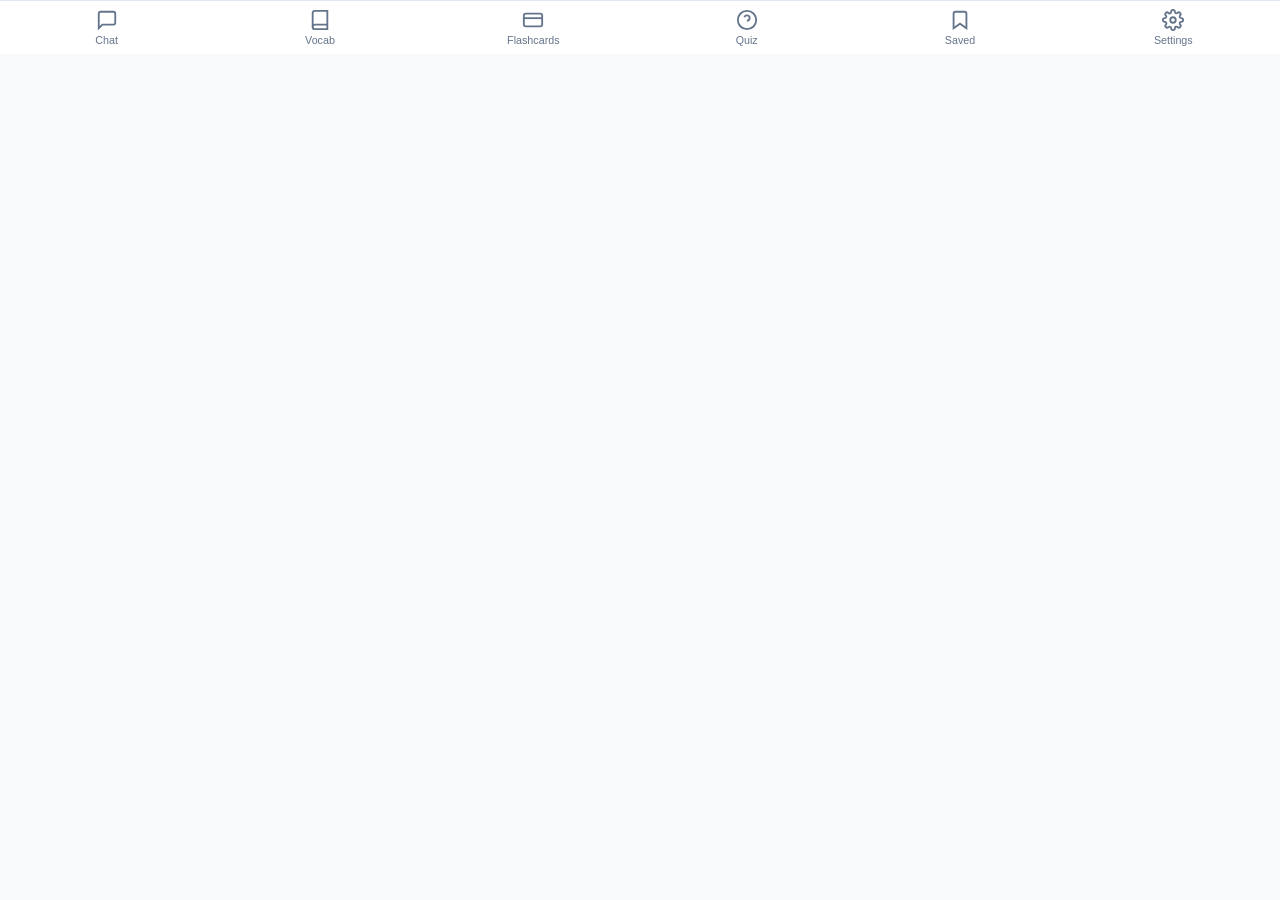
==== commit 0e53e116: "Merge pull request #167 from honzabfu/claude/reasoning-models-compat Kompatibilita s reasoning model" ====
--- a/index.html
+++ b/index.html
@@ -331,7 +331,7 @@
       </div>
       <span id="save-toast" class="save-toast"></span>
     </div>
-    <div style="text-align:center;font-size:0.8rem;color:var(--mut);padding-bottom:4px">Language Tutor v1.4.8 · PWA:<button id="s-add-to-home" style="background:none;border:none;padding:0;color:var(--mut);cursor:pointer;font-size:inherit;text-decoration:underline">Přidat na plochu</button> · <a href="https://github.com/honzabfu/jz-language-tutor#readme" target="_blank" rel="noopener" style="color:var(--mut)" id="s-help-link">Nápověda</a></div>
+    <div style="text-align:center;font-size:0.8rem;color:var(--mut);padding-bottom:4px">Language Tutor v1.4.9 · PWA:<button id="s-add-to-home" style="background:none;border:none;padding:0;color:var(--mut);cursor:pointer;font-size:inherit;text-decoration:underline">Přidat na plochu</button> · <a href="https://github.com/honzabfu/jz-language-tutor#readme" target="_blank" rel="noopener" style="color:var(--mut)" id="s-help-link">Nápověda</a></div>
     <div style="text-align:center;font-size:0.8rem;color:var(--mut);padding-bottom:8px"><a href="https://jan-zak.cz" target="_blank" rel="noopener" style="color:var(--mut)">jan-zak.cz</a> <span id="footer-tagline">— další užitečné aplikace</span></div>
   </div>
 </div>
@@ -354,7 +354,7 @@
       </label>
       <label><span id="adv-temperature-label">Teplota</span>: <span id="cfg-adv-temperature-val">0.70</span></label>
       <input type="range" id="cfg-adv-temperature" min="0" max="1" step="0.05" style="width:100%">
-      <span class="hint" id="adv-temperature-hint">0 = deterministický, 1 = kreativnější.</span>
+      <span class="hint" id="adv-temperature-hint">0 = deterministický, 1 = kreativnější. Platí jen pro Ollama a vlastní endpoint — Claude, OpenAI a Gemini teplotu nepodporují a používají vlastní výchozí hodnotu.</span>
     </div>
     <div class="field">
       <label class="adv-toggle">
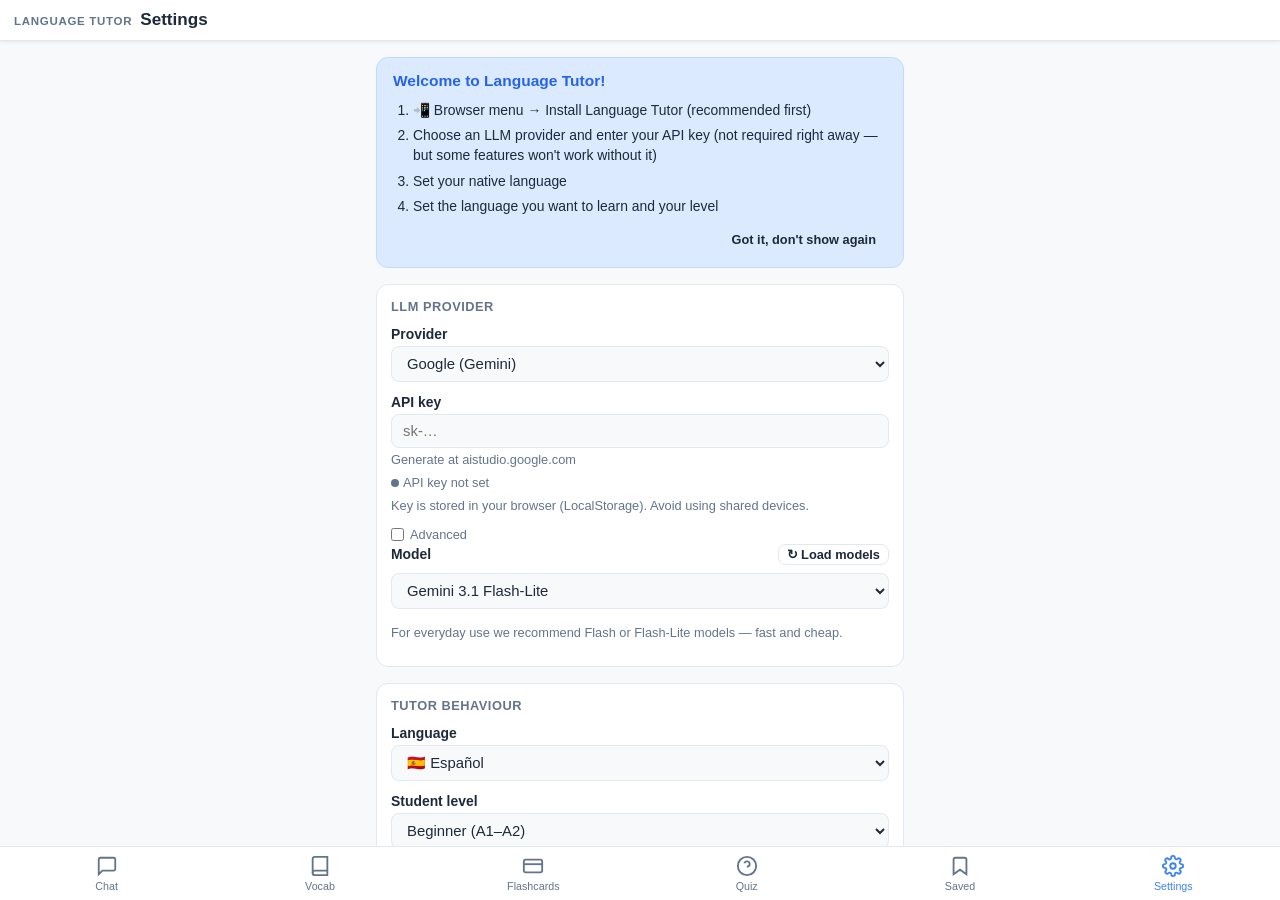
==== commit a69fbce0: "Merge pull request #168 from honzabfu/claude/reasoning-min-effort Minimální přemýšlení modelu ve výc" ====
--- a/index.html
+++ b/index.html
@@ -331,7 +331,7 @@
       </div>
       <span id="save-toast" class="save-toast"></span>
     </div>
-    <div style="text-align:center;font-size:0.8rem;color:var(--mut);padding-bottom:4px">Language Tutor v1.4.9 · PWA:<button id="s-add-to-home" style="background:none;border:none;padding:0;color:var(--mut);cursor:pointer;font-size:inherit;text-decoration:underline">Přidat na plochu</button> · <a href="https://github.com/honzabfu/jz-language-tutor#readme" target="_blank" rel="noopener" style="color:var(--mut)" id="s-help-link">Nápověda</a></div>
+    <div style="text-align:center;font-size:0.8rem;color:var(--mut);padding-bottom:4px">Language Tutor v1.4.10 · PWA:<button id="s-add-to-home" style="background:none;border:none;padding:0;color:var(--mut);cursor:pointer;font-size:inherit;text-decoration:underline">Přidat na plochu</button> · <a href="https://github.com/honzabfu/jz-language-tutor#readme" target="_blank" rel="noopener" style="color:var(--mut)" id="s-help-link">Nápověda</a></div>
     <div style="text-align:center;font-size:0.8rem;color:var(--mut);padding-bottom:8px"><a href="https://jan-zak.cz" target="_blank" rel="noopener" style="color:var(--mut)">jan-zak.cz</a> <span id="footer-tagline">— další užitečné aplikace</span></div>
   </div>
 </div>
@@ -355,6 +355,13 @@
       <label><span id="adv-temperature-label">Teplota</span>: <span id="cfg-adv-temperature-val">0.70</span></label>
       <input type="range" id="cfg-adv-temperature" min="0" max="1" step="0.05" style="width:100%">
       <span class="hint" id="adv-temperature-hint">0 = deterministický, 1 = kreativnější. Platí jen pro Ollama a vlastní endpoint — Claude, OpenAI a Gemini teplotu nepodporují a používají vlastní výchozí hodnotu.</span>
+    </div>
+    <div class="field">
+      <label class="adv-toggle">
+        <input type="checkbox" id="cfg-adv-full-reasoning">
+        <span id="adv-full-reasoning-label">Povolit plné přemýšlení modelu</span>
+      </label>
+      <span class="hint" id="adv-full-reasoning-hint">Ve výchozím stavu tutor posílá nejnižší úroveň přemýšlení, kterou model podporuje — odpovědi jsou rychlejší a levnější. Zapnutím se použije výchozí úroveň poskytovatele (pomalejší, dražší).</span>
     </div>
     <div class="field">
       <label class="adv-toggle">
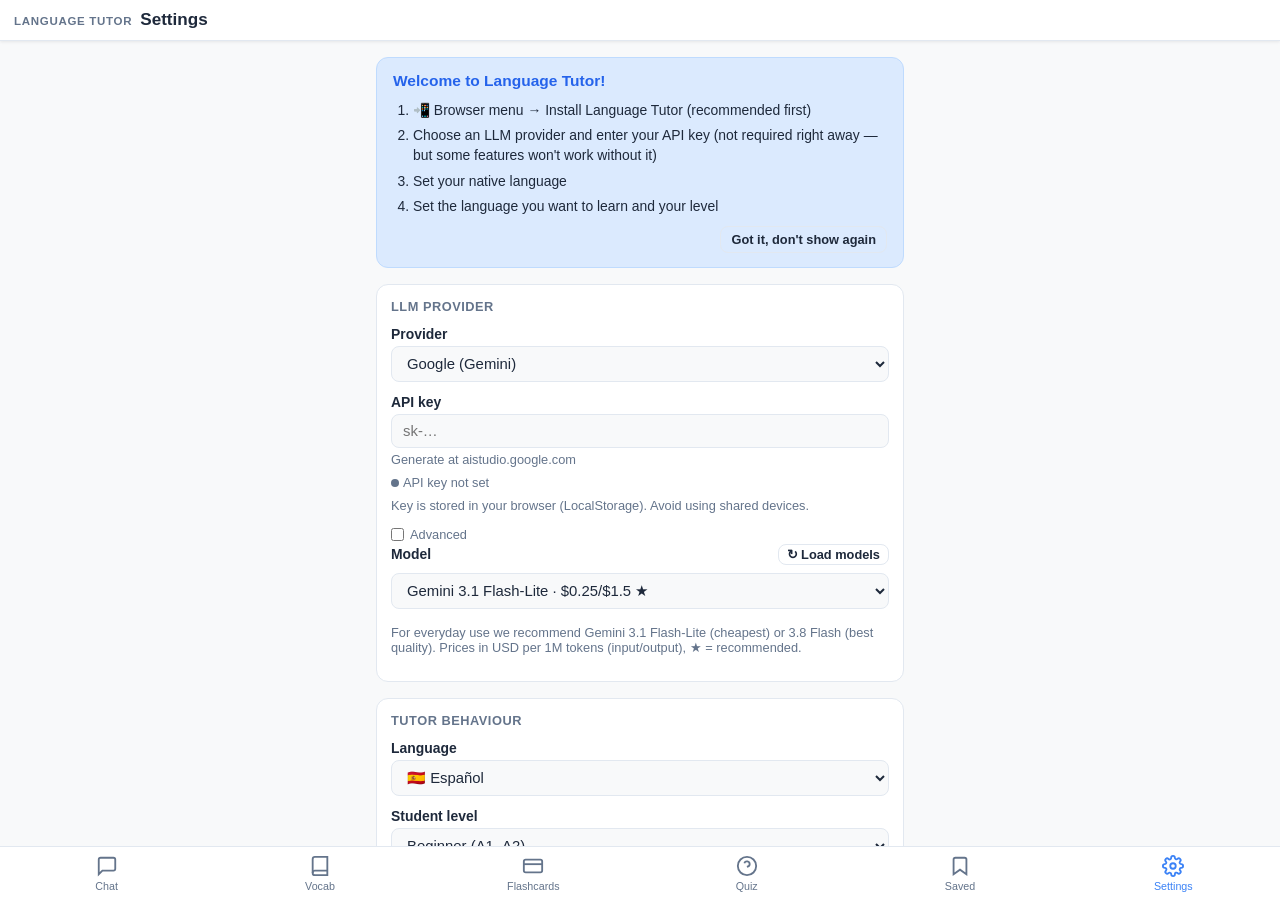
==== commit dc71e8be: "Doporučení modelů: ceny a ★ ve výběru, Gemini a Ollama - Výběr modelu ukazuje cenu za 1M tokenů (vst" ====
--- a/index.html
+++ b/index.html
@@ -331,7 +331,7 @@
       </div>
       <span id="save-toast" class="save-toast"></span>
     </div>
-    <div style="text-align:center;font-size:0.8rem;color:var(--mut);padding-bottom:4px">Language Tutor v1.4.10 · PWA:<button id="s-add-to-home" style="background:none;border:none;padding:0;color:var(--mut);cursor:pointer;font-size:inherit;text-decoration:underline">Přidat na plochu</button> · <a href="https://github.com/honzabfu/jz-language-tutor#readme" target="_blank" rel="noopener" style="color:var(--mut)" id="s-help-link">Nápověda</a></div>
+    <div style="text-align:center;font-size:0.8rem;color:var(--mut);padding-bottom:4px">Language Tutor v1.4.11 · PWA:<button id="s-add-to-home" style="background:none;border:none;padding:0;color:var(--mut);cursor:pointer;font-size:inherit;text-decoration:underline">Přidat na plochu</button> · <a href="https://github.com/honzabfu/jz-language-tutor#readme" target="_blank" rel="noopener" style="color:var(--mut)" id="s-help-link">Nápověda</a></div>
     <div style="text-align:center;font-size:0.8rem;color:var(--mut);padding-bottom:8px"><a href="https://jan-zak.cz" target="_blank" rel="noopener" style="color:var(--mut)">jan-zak.cz</a> <span id="footer-tagline">— další užitečné aplikace</span></div>
   </div>
 </div>
